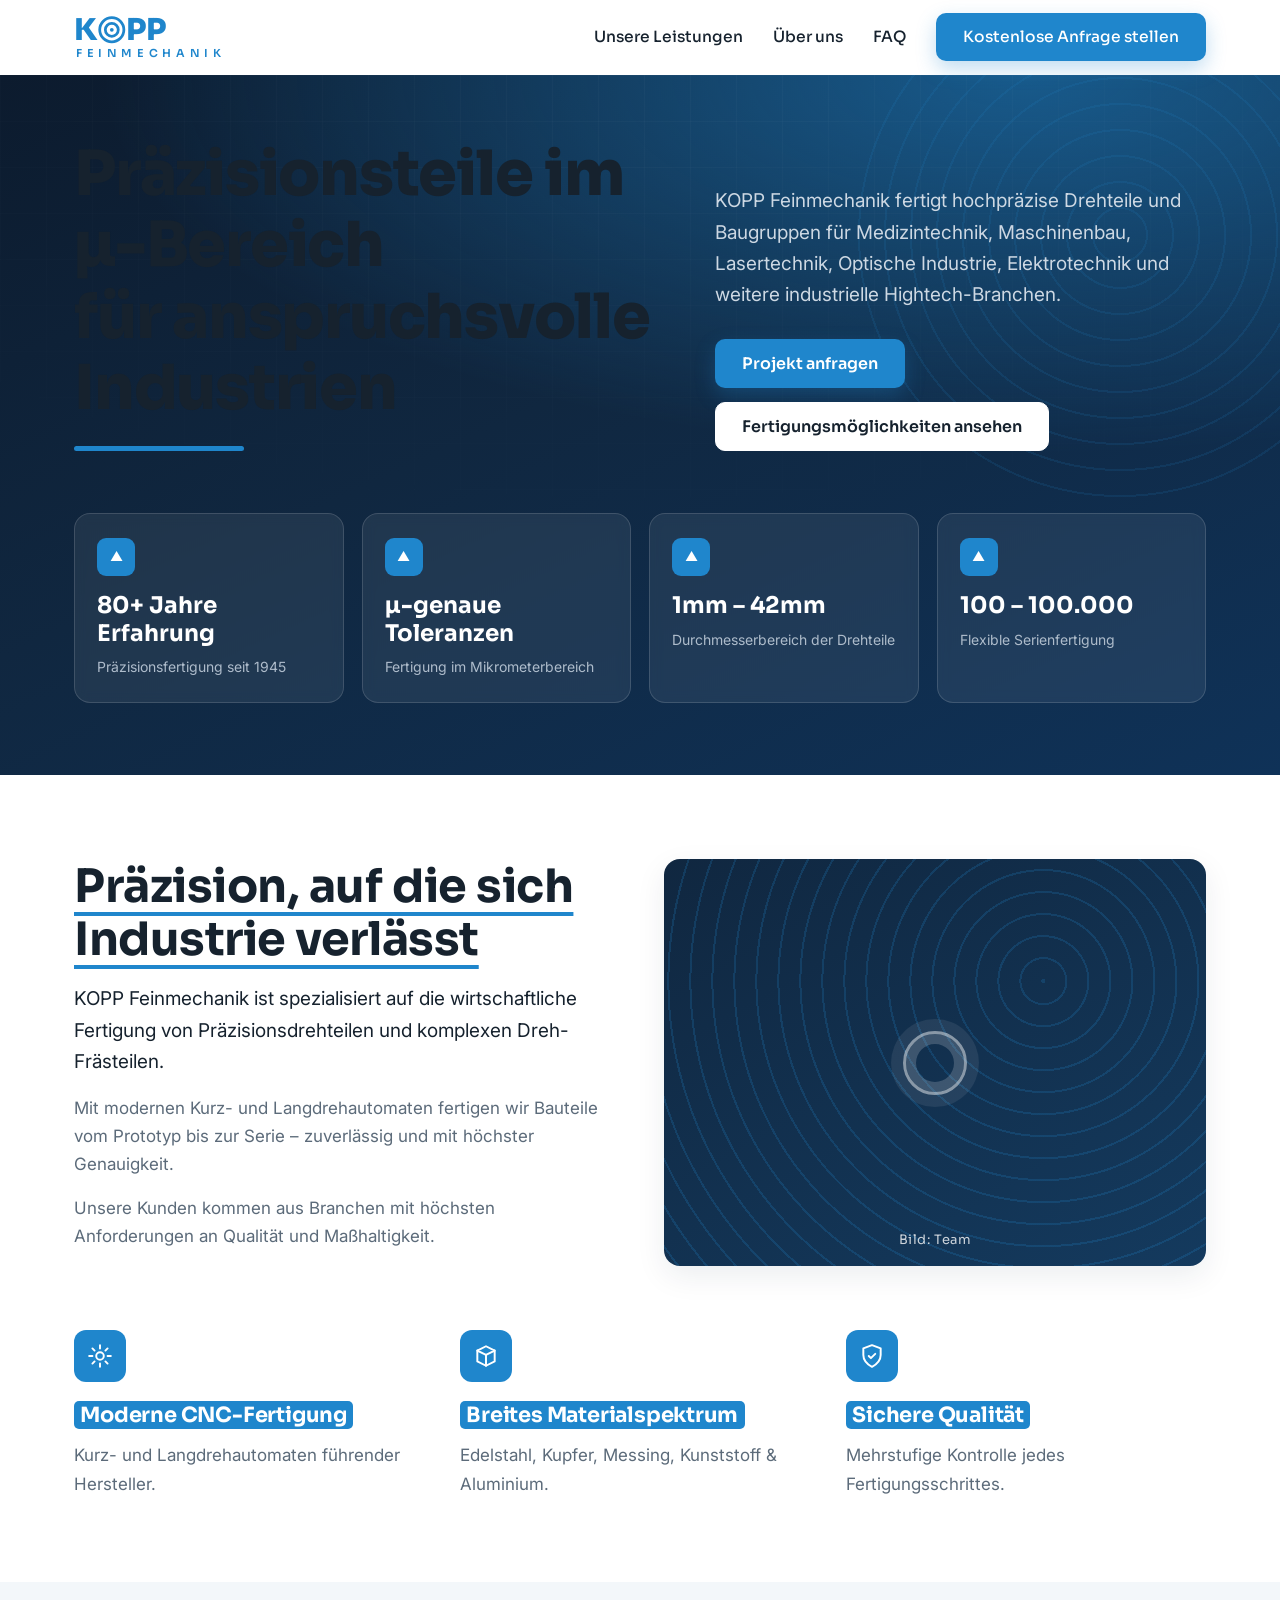
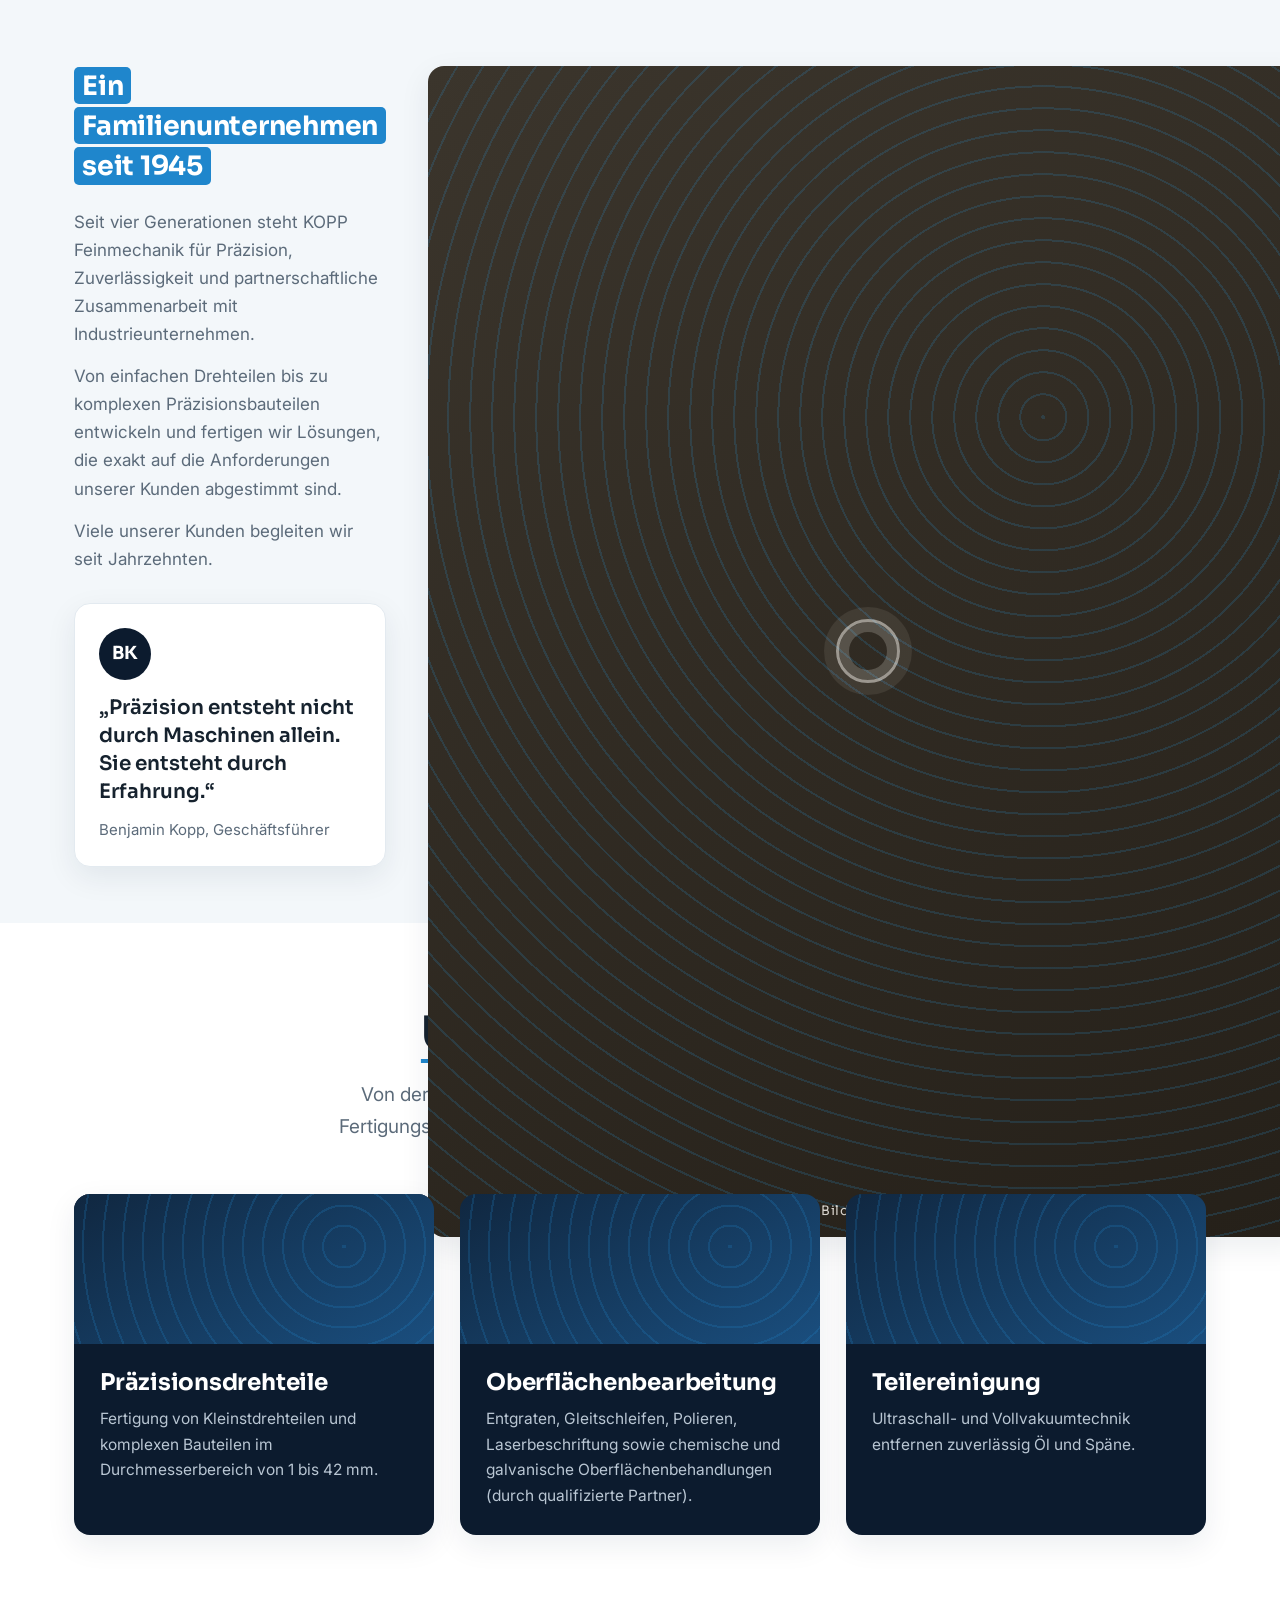
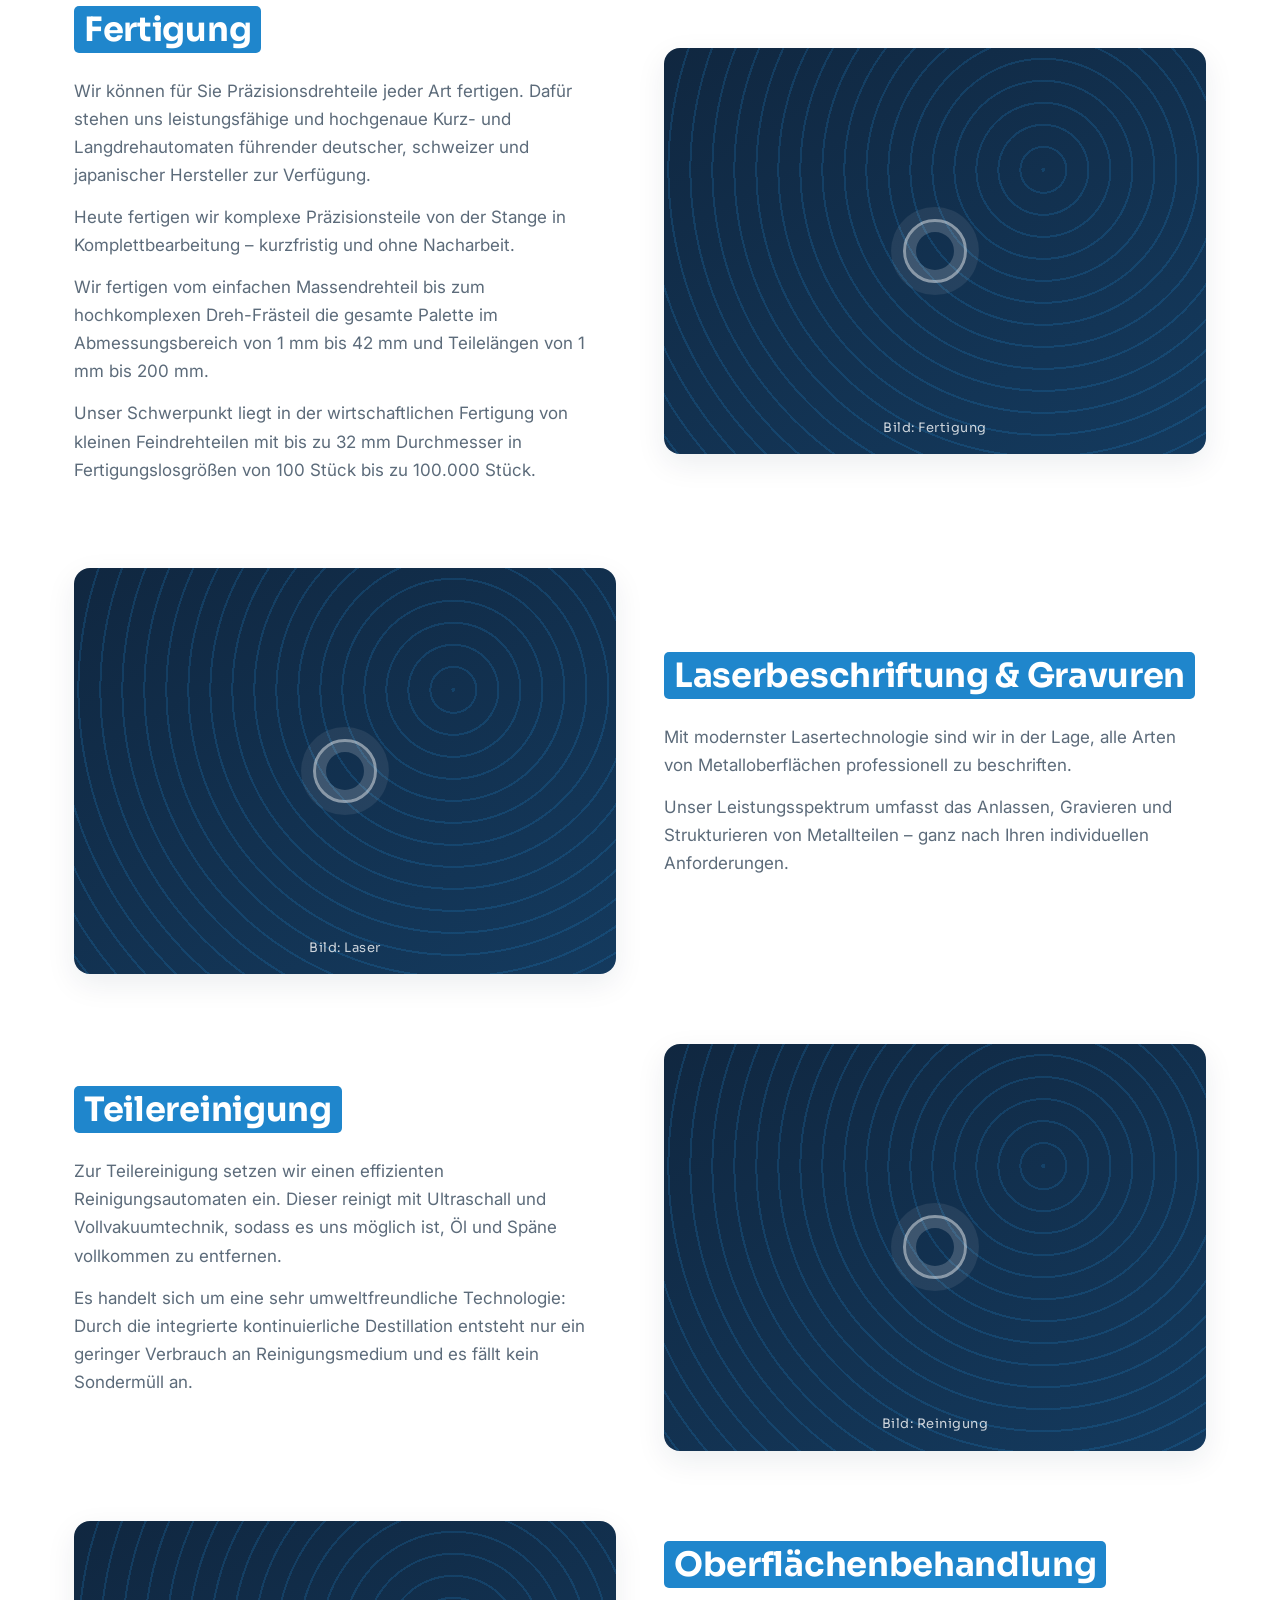
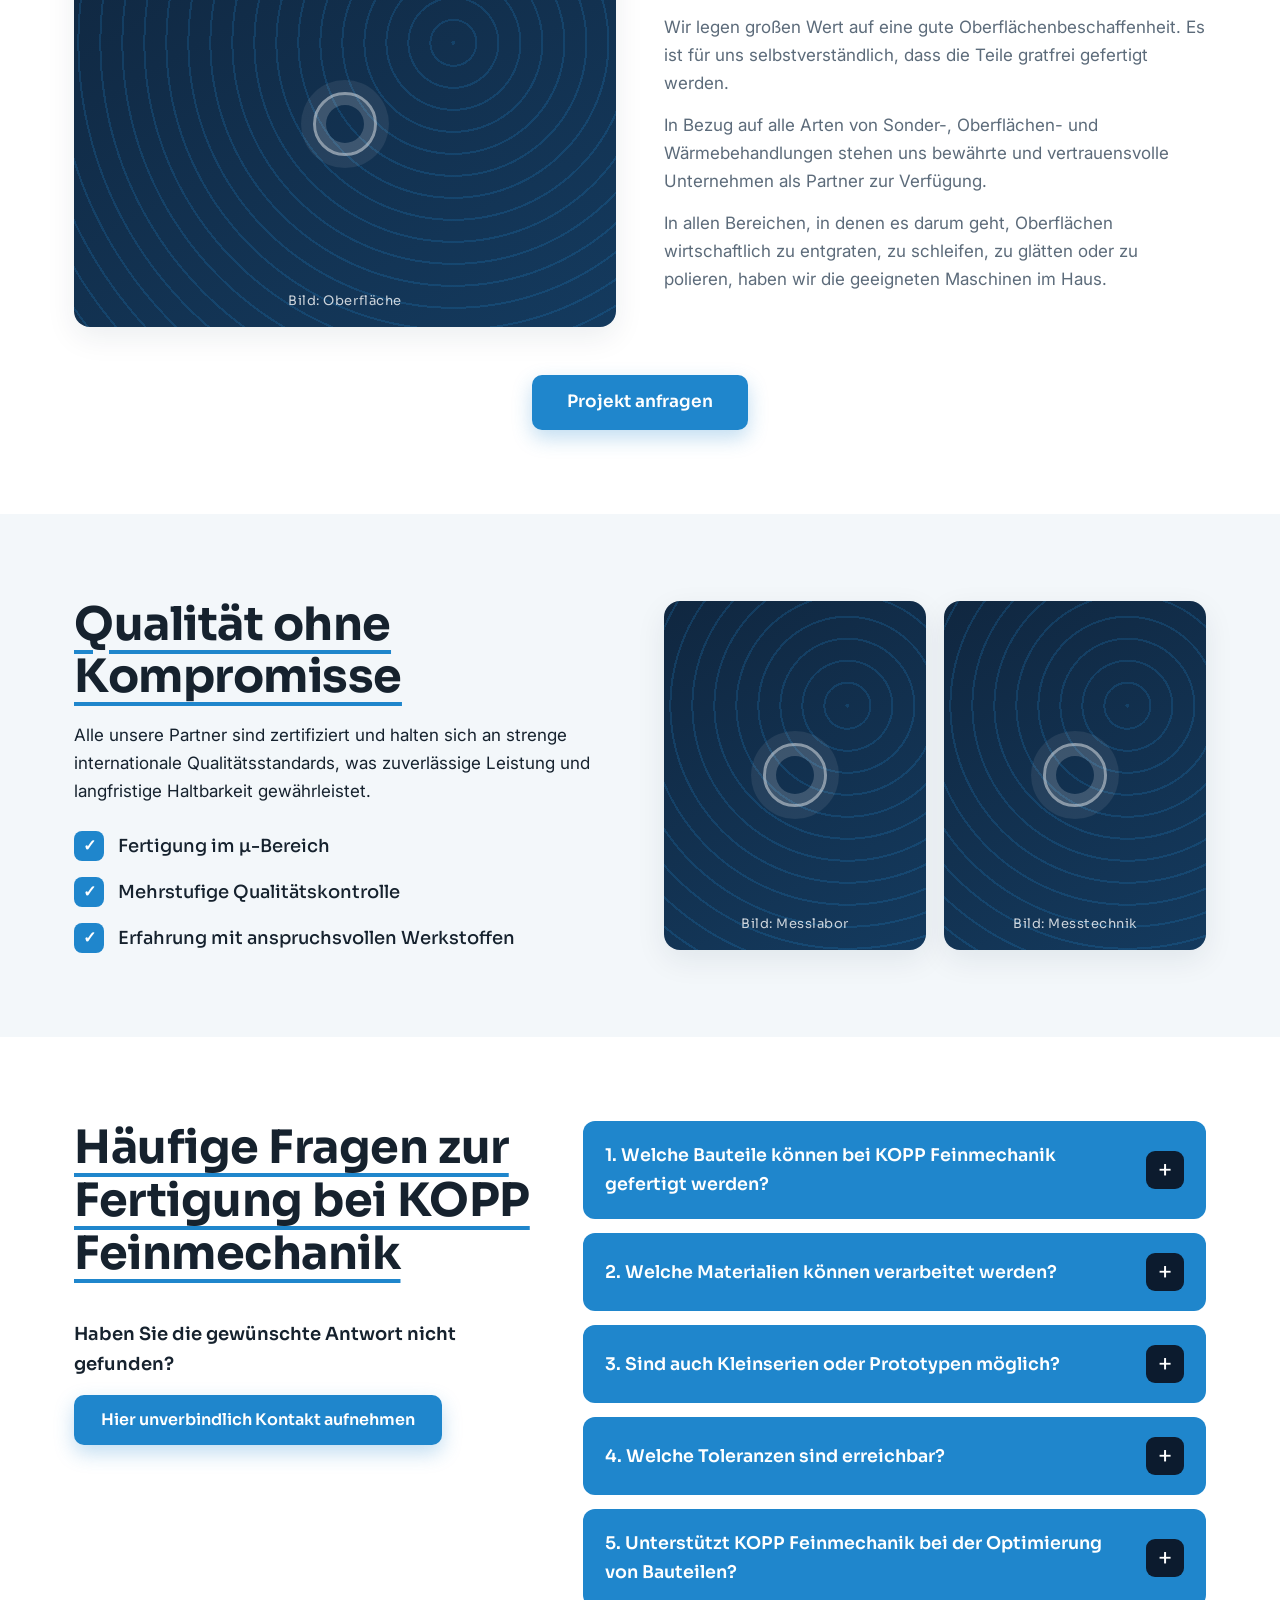
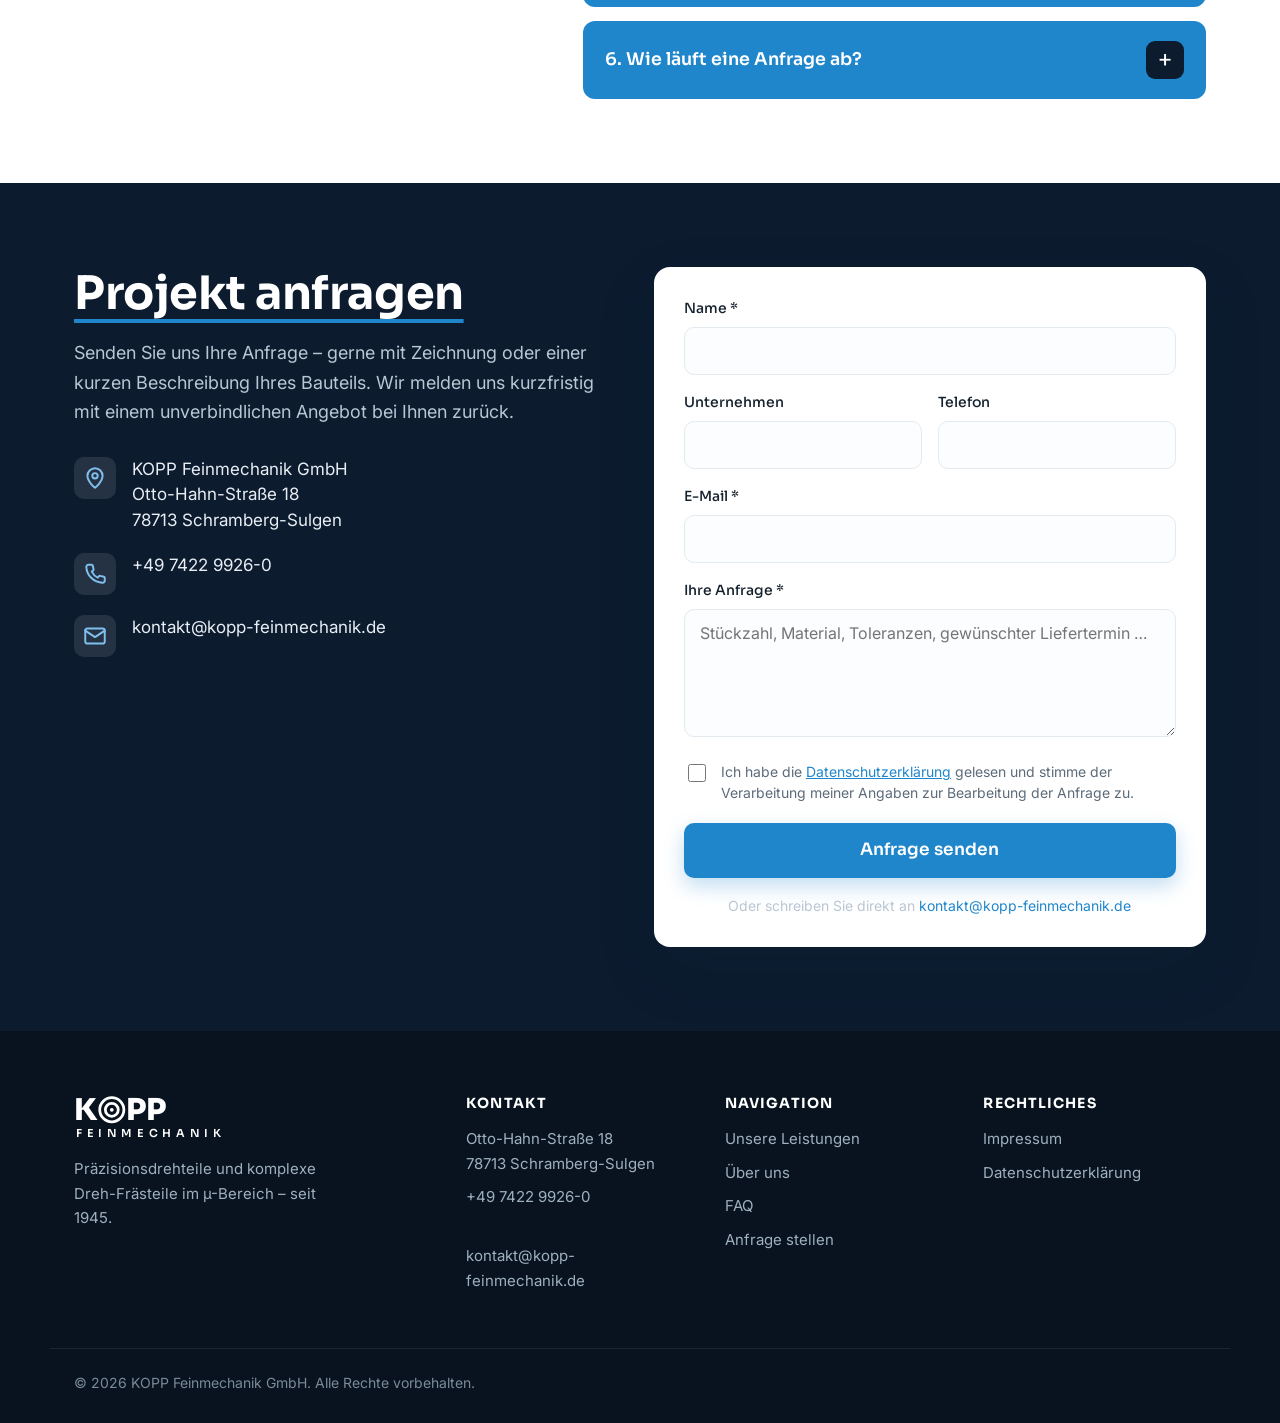
==== index.html @ ce7a2d92 "Add files via upload" ====
<!DOCTYPE html>
<html lang="de">
<head>
<meta charset="UTF-8" />
<meta name="viewport" content="width=device-width, initial-scale=1.0" />
<title>KOPP Feinmechanik GmbH · Präzisionsdrehteile im µ-Bereich | Schramberg</title>
<meta name="description" content="KOPP Feinmechanik fertigt hochpräzise Drehteile und Baugruppen im µ-Bereich für Medizintechnik, Maschinenbau, Lasertechnik, Optische Industrie und Elektrotechnik. Präzisionsfertigung seit 1945 aus Schramberg-Sulgen." />
<meta name="keywords" content="Feinmechanik, Präzisionsdrehteile, Drehteile, CNC Drehen, Langdrehautomaten, Kurzdrehautomaten, Laserbeschriftung, Teilereinigung, Schramberg, Feindrehteile, Medizintechnik, Maschinenbau" />
<meta name="author" content="KOPP Feinmechanik GmbH" />
<link rel="canonical" href="https://www.kopp-feinmechanik.de/" />

<!-- Geo-Tags für lokale Suche -->
<meta name="geo.region" content="DE-BW" />
<meta name="geo.placename" content="Schramberg-Sulgen" />

<!-- Open Graph / WhatsApp -->
<meta property="og:type" content="website" />
<meta property="og:url" content="https://www.kopp-feinmechanik.de/" />
<meta property="og:title" content="KOPP Feinmechanik GmbH · Präzisionsteile im µ-Bereich" />
<meta property="og:description" content="Hochpräzise Drehteile und Baugruppen für anspruchsvolle Industrien. Präzisionsfertigung seit 1945." />
<meta property="og:image" content="https://www.kopp-feinmechanik.de/og-image.jpg" />
<meta property="og:locale" content="de_DE" />
<meta property="og:site_name" content="KOPP Feinmechanik GmbH" />
<meta name="twitter:card" content="summary_large_image" />

<link rel="preconnect" href="https://fonts.googleapis.com" />
<link rel="preconnect" href="https://fonts.gstatic.com" crossorigin />
<link href="https://fonts.googleapis.com/css2?family=Sora:wght@400;500;600;700;800&family=Inter:wght@400;500;600;700&display=swap" rel="stylesheet" />

<style>
/* =========================================================
   KOPP Feinmechanik – Stylesheet
   Farben & Stil an der bestehenden OnePage orientiert.
   ========================================================= */

:root{
  --blue:#1f86cc;          /* Primär-Blau (Buttons, Akzente) */
  --blue-600:#1a73b0;
  --blue-700:#155d92;
  --blue-050:#eaf4fb;
  --navy:#0c1b2e;          /* Dunkles Navy (Sektionen, FAQ-Toggle) */
  --navy-700:#13263c;
  --ink:#16222e;           /* Fließtext / Headlines */
  --muted:#5c6b7a;         /* Sekundärtext */
  --line:#e3eaf0;
  --mist:#f3f7fa;          /* helle Sektion */
  --white:#fff;

  --radius:16px;
  --radius-sm:10px;
  --shadow:0 10px 30px rgba(15,40,70,.08);
  --shadow-lg:0 24px 60px rgba(15,40,70,.14);
  --maxw:1180px;
  --ease:cubic-bezier(.22,.61,.36,1);
}

*,*::before,*::after{box-sizing:border-box}
html{scroll-behavior:smooth;-webkit-text-size-adjust:100%}
body{
  margin:0;
  font-family:"Inter",system-ui,-apple-system,Segoe UI,Roboto,sans-serif;
  color:var(--ink);
  background:var(--white);
  line-height:1.65;
  font-size:17px;
  overflow-x:hidden;
}
img{max-width:100%;display:block}
a{color:inherit;text-decoration:none}
h1,h2,h3,h4{font-family:"Sora",system-ui,sans-serif;line-height:1.15;margin:0;color:var(--ink);letter-spacing:-.01em}

.container{width:100%;max-width:var(--maxw);margin:0 auto;padding:0 24px}
.center{text-align:center}
.nowrap{white-space:nowrap}

/* ---------- Buttons ---------- */
.btn{
  display:inline-flex;align-items:center;justify-content:center;gap:.5em;
  font-family:"Sora",sans-serif;font-weight:600;font-size:16px;
  padding:14px 26px;border-radius:var(--radius-sm);border:1.5px solid transparent;
  cursor:pointer;transition:transform .15s var(--ease),background .2s,box-shadow .2s,color .2s;
  text-align:center;line-height:1.2;
}
.btn--primary{background:var(--blue);color:#fff;box-shadow:0 8px 20px rgba(31,134,204,.28)}
.btn--primary:hover{background:var(--blue-600);transform:translateY(-2px);box-shadow:0 12px 26px rgba(31,134,204,.36)}
.btn--light{background:#fff;color:var(--ink);border-color:#fff}
.btn--light:hover{background:transparent;color:#fff;border-color:rgba(255,255,255,.7);transform:translateY(-2px)}
.btn--lg{padding:16px 34px;font-size:17px}
.btn--block{width:100%}

/* ---------- Header / Nav ---------- */
.site-header{
  position:sticky;top:0;z-index:60;
  background:rgba(255,255,255,.92);backdrop-filter:saturate(180%) blur(10px);
  border-bottom:1px solid transparent;transition:box-shadow .25s,border-color .25s;
}
.site-header.is-stuck{box-shadow:0 6px 24px rgba(15,40,70,.07);border-color:var(--line)}
.nav{display:flex;align-items:center;justify-content:space-between;gap:24px;min-height:74px}
.nav__links{display:flex;align-items:center;gap:30px}
.nav__links a{font-family:"Sora",sans-serif;font-weight:500;color:var(--ink);font-size:15.5px;transition:color .2s}
.nav__links a:hover{color:var(--blue)}
.nav__cta{color:#fff !important}
.nav__toggle{display:none;flex-direction:column;gap:5px;background:none;border:0;padding:10px;cursor:pointer}
.nav__toggle span{width:24px;height:2.5px;background:var(--ink);border-radius:2px;transition:.25s var(--ease)}
.nav__toggle[aria-expanded="true"] span:nth-child(1){transform:translateY(7.5px) rotate(45deg)}
.nav__toggle[aria-expanded="true"] span:nth-child(2){opacity:0}
.nav__toggle[aria-expanded="true"] span:nth-child(3){transform:translateY(-7.5px) rotate(-45deg)}

/* ---------- Brand / Logo (nachgebaut) ---------- */
.brand{display:inline-flex;flex-direction:column;align-items:flex-start;line-height:1;color:var(--blue)}
.brand__img{height:54px;width:auto}
.brand__word{display:flex;align-items:center;font-family:"Sora",sans-serif;font-weight:800;font-size:30px;letter-spacing:.02em;color:var(--blue)}
.brand__ring{width:.92em;height:.92em;margin:0 .01em;color:var(--blue)}
.brand__sub{font-family:"Sora",sans-serif;font-weight:600;font-size:11px;letter-spacing:.42em;color:var(--blue);margin-top:3px;padding-left:2px}
.brand--light,.brand--light .brand__word,.brand--light .brand__sub,.brand--light .brand__ring{color:#fff}

/* ---------- Headlines: Akzent-Unterstrich (wie Original) ---------- */
.h-accent{
  font-size:clamp(28px,4.4vw,46px);font-weight:700;
  text-decoration:underline;text-decoration-color:var(--blue);
  text-decoration-thickness:4px;text-underline-offset:10px;
  margin-bottom:18px;
}
.h-accent--light{color:#fff;text-decoration-color:var(--blue)}
.h-accent.center{margin-left:auto;margin-right:auto}

/* ---------- Marker-Highlight (wie Original) ---------- */
.mark{
  display:inline;background:var(--blue);color:#fff;
  padding:.06em .3em;border-radius:5px;
  box-decoration-break:clone;-webkit-box-decoration-break:clone;
  font-weight:700;line-height:1.5;
}
.mark--lg{font-size:1.05em}

/* ---------- Sektionen ---------- */
.section{padding:84px 0}
.section--mist{background:var(--mist)}
.section--navy{background:var(--navy);color:#e8eef4}
.section--navy p{color:#b9c6d3}
.section__head{max-width:720px;margin:0 auto 52px}
.lead{font-size:19px;color:var(--muted)}
.lead.center{margin-left:auto;margin-right:auto}
.section__cta{margin-top:48px}

/* ---------- HERO ---------- */
.hero{position:relative;color:#fff;overflow:hidden;isolation:isolate}
.hero__bg{
  position:absolute;inset:0;z-index:-2;
  background:
    radial-gradient(120% 90% at 80% 0%, rgba(31,134,204,.55), transparent 60%),
    linear-gradient(155deg,#0c1b2e 0%, #102740 45%, #0f3258 100%);
  background-color:#0e2238;
}
/* dezentes Technik-Raster + Präzisions-Ringe als Platzhalter statt Foto.
   FOTO ERSETZEN: hier ein Gebäudefoto via background-image ergänzen. */
.hero__bg::before{
  content:"";position:absolute;inset:0;opacity:.5;
  background-image:
    linear-gradient(rgba(255,255,255,.05) 1px,transparent 1px),
    linear-gradient(90deg,rgba(255,255,255,.05) 1px,transparent 1px);
  background-size:46px 46px;
  mask-image:radial-gradient(120% 100% at 50% 0%,#000,transparent 75%);
}
.hero__bg::after{
  content:"";position:absolute;right:-120px;top:-120px;width:560px;height:560px;border-radius:50%;
  background:repeating-radial-gradient(circle, rgba(31,134,204,.22) 0 2px, transparent 2px 26px);
  opacity:.6;
}
.hero__inner{padding:64px 24px 72px}
.hero__grid{display:grid;grid-template-columns:1.1fr .9fr;gap:40px;align-items:end}
.hero__title{font-size:clamp(34px,5.6vw,62px);font-weight:800;letter-spacing:-.02em}
.hero__title{position:relative;display:inline-block}
.hero__title::after{content:"";display:block;width:170px;height:5px;background:var(--blue);border-radius:3px;margin-top:22px}
.hero__lead{font-size:19px;color:#cdd8e3;margin:0 0 28px}
.hero__actions{display:flex;flex-wrap:wrap;gap:14px}

.stats{display:grid;grid-template-columns:repeat(4,1fr);gap:18px;margin-top:62px}
.stat{
  background:rgba(255,255,255,.07);border:1px solid rgba(255,255,255,.14);
  border-radius:var(--radius);padding:24px 22px;backdrop-filter:blur(6px);
  transition:transform .25s var(--ease),background .25s;
}
.stat:hover{transform:translateY(-4px);background:rgba(255,255,255,.11)}
.stat__icon{
  width:38px;height:38px;border-radius:9px;background:var(--blue);color:#fff;
  display:grid;place-items:center;font-size:13px;margin-bottom:16px;
}
.stat__num{font-family:"Sora",sans-serif;font-weight:700;font-size:23px;color:#fff;line-height:1.2}
.stat__label{font-size:14px;color:#aebccb;margin-top:8px}

/* ---------- Split (Über uns) ---------- */
.split{display:grid;grid-template-columns:1fr 1fr;gap:48px;align-items:center}
.split__text p{color:var(--muted);margin:0 0 16px}
.split__text p:first-of-type{font-size:19px;color:var(--ink)}

/* ---------- Media / Platzhalter ---------- */
.media{position:relative;border-radius:var(--radius);overflow:hidden;background:var(--mist);box-shadow:var(--shadow)}
.media img{width:100%;height:100%;object-fit:cover}
.media__hint{display:none}
.media--portrait{aspect-ratio:4/3}
.media--tall{aspect-ratio:3/4}
/* Platzhalter-Optik, wenn kein Bild vorhanden */
.media--ph{background:linear-gradient(150deg,#102740,#143a5e);min-height:220px}
.media--ph::before{
  content:"";position:absolute;inset:0;
  background:repeating-radial-gradient(circle at 70% 30%, rgba(31,134,204,.30) 0 2px, transparent 2px 22px);
  opacity:.7;
}
.media--ph::after{
  content:"";position:absolute;left:50%;top:50%;width:64px;height:64px;transform:translate(-50%,-50%);
  border:3px solid rgba(255,255,255,.5);border-radius:50%;
  box-shadow:0 0 0 12px rgba(255,255,255,.08), inset 0 0 0 10px rgba(255,255,255,.18);
}
.media--ph .media__hint{
  display:block;position:absolute;left:0;right:0;bottom:16px;text-align:center;
  color:rgba(255,255,255,.78);font-size:13px;letter-spacing:.04em;font-family:"Sora",sans-serif;
}
.media--vintage.media--ph{background:linear-gradient(150deg,#3a342b,#241f18);filter:sepia(.1)}

/* ---------- Features (3 Spalten) ---------- */
.features{display:grid;grid-template-columns:repeat(3,1fr);gap:26px;margin-top:64px}
.feature,.point{background:#fff}
.feature__icon{
  width:52px;height:52px;border-radius:12px;background:var(--blue);color:#fff;
  display:grid;place-items:center;margin-bottom:18px;
}
.feature__icon svg,.contact__ico svg{width:26px;height:26px;fill:none;stroke:currentColor;stroke-width:1.8;stroke-linecap:round;stroke-linejoin:round}
.feature h3,.point h3{font-size:21px;margin-bottom:10px}
.feature p,.point p{color:var(--muted);margin:0}

/* ---------- Heritage ---------- */
.heritage{display:grid;grid-template-columns:1fr 1fr 1fr;gap:42px;align-items:start}
.heritage__story p{color:var(--muted);margin:14px 0}
.heritage__story h2{margin-bottom:22px}
.heritage__media{align-self:stretch}
.heritage__media .media{height:100%;min-height:480px}
.heritage__points{display:flex;flex-direction:column;gap:34px}
.point .feature__icon{width:46px;height:46px;border-radius:11px;margin-bottom:14px}
.quote{margin:30px 0 0;padding:24px;background:#fff;border:1px solid var(--line);border-radius:var(--radius);box-shadow:var(--shadow)}
.section--mist .quote{background:#fff}
.quote__avatar{
  display:inline-grid;place-items:center;width:52px;height:52px;border-radius:50%;
  background:var(--navy);color:#fff;font-family:"Sora",sans-serif;font-weight:700;font-size:18px;margin-bottom:14px;
}
.quote blockquote{margin:0;font-family:"Sora",sans-serif;font-weight:600;font-size:20px;line-height:1.4;color:var(--ink)}
.quote figcaption{margin-top:12px;color:var(--muted);font-size:15px}

/* ---------- Leistungs-Karten ---------- */
.cards{display:grid;grid-template-columns:repeat(3,1fr);gap:26px}
.card-svc{
  display:flex;flex-direction:column;border-radius:var(--radius);overflow:hidden;
  background:var(--navy);color:#fff;box-shadow:var(--shadow);
  transition:transform .25s var(--ease),box-shadow .25s;min-height:330px;
}
.card-svc:hover{transform:translateY(-6px);box-shadow:var(--shadow-lg)}
.card-svc__media{
  height:150px;position:relative;
  background:linear-gradient(150deg,#102740,#1a4e7e);
}
.card-svc__media::before{
  content:"";position:absolute;inset:0;
  background:repeating-radial-gradient(circle at 75% 35%, rgba(31,134,204,.4) 0 2px, transparent 2px 20px);
  opacity:.55;
}
.card-svc__body{padding:26px;display:flex;flex-direction:column;gap:10px}
.card-svc__body h3{color:#fff;font-size:23px}
.card-svc__body p{color:#b9c6d3;margin:0;font-size:15.5px}

/* ---------- Leistungs-Detail (alternierend) ---------- */
.svc-detail{display:grid;grid-template-columns:1fr 1fr;gap:48px;align-items:center;margin-top:70px;scroll-margin-top:100px}
.svc-detail--reverse .svc-detail__media{order:-1}
.svc-detail__text p{color:var(--muted);margin:0 0 14px}
.svc-detail__text h3{font-size:clamp(24px,3vw,32px);margin-bottom:22px}
.svc-detail__media .media{aspect-ratio:4/3}

/* ---------- Qualität ---------- */
.quality{display:grid;grid-template-columns:1fr 1fr;gap:48px;align-items:center}
.quality__media{display:grid;grid-template-columns:1fr 1fr;gap:18px}
.quality__media .media{aspect-ratio:3/4}
.checks{list-style:none;padding:0;margin:26px 0 0;display:flex;flex-direction:column;gap:16px}
.checks li{display:flex;align-items:center;gap:14px;font-family:"Sora",sans-serif;font-weight:500;font-size:18px}
.checks__box{
  flex:0 0 auto;width:30px;height:30px;border-radius:8px;background:var(--blue);color:#fff;
  display:grid;place-items:center;font-size:16px;font-weight:700;
}

/* ---------- FAQ ---------- */
.faq{display:grid;grid-template-columns:.85fr 1.15fr;gap:48px;align-items:start}
.faq__aside h2{margin-bottom:34px}
.faq__cta{margin-top:40px}
.faq__cta p{font-family:"Sora",sans-serif;font-weight:600;color:var(--ink);margin:0 0 16px;font-size:18px}
.faq__list{display:flex;flex-direction:column;gap:14px}
.acc{background:var(--blue);border-radius:12px;overflow:hidden;color:#fff;transition:background .2s}
.acc summary{
  list-style:none;cursor:pointer;display:flex;align-items:center;justify-content:space-between;gap:16px;
  padding:20px 22px;font-family:"Sora",sans-serif;font-weight:600;font-size:17.5px;
}
.acc summary::-webkit-details-marker{display:none}
.acc__ico{
  flex:0 0 auto;width:38px;height:38px;border-radius:9px;background:var(--navy);color:#fff;
  display:grid;place-items:center;font-size:24px;font-weight:400;transition:transform .25s var(--ease);
}
.acc[open] .acc__ico{transform:rotate(45deg)}
.acc__body{padding:0 22px 22px}
.acc__body p{margin:0;color:#eaf2fb;font-family:"Inter",sans-serif;font-weight:400;font-size:16px;line-height:1.6}

/* ---------- Kontakt ---------- */
.contact{display:grid;grid-template-columns:1fr 1.05fr;gap:54px;align-items:start}
.contact__intro p{color:#b9c6d3;font-size:18px}
.contact__info{list-style:none;padding:0;margin:30px 0 0;display:flex;flex-direction:column;gap:20px}
.contact__info li{display:flex;align-items:flex-start;gap:16px;color:#e8eef4;line-height:1.5}
.contact__info a{color:#e8eef4}
.contact__info a:hover{color:#fff;text-decoration:underline}
.contact__ico{flex:0 0 auto;width:42px;height:42px;border-radius:10px;background:rgba(255,255,255,.1);color:#7fc0ef;display:grid;place-items:center}

.contact__form{background:#fff;border-radius:var(--radius);padding:30px;box-shadow:var(--shadow-lg)}
.hp{position:absolute;left:-9999px;opacity:0}
.field{margin-bottom:16px}
.field-row{display:grid;grid-template-columns:1fr 1fr;gap:16px}
.field label{display:block;font-family:"Sora",sans-serif;font-weight:500;font-size:14px;color:var(--ink);margin-bottom:7px}
.field input,.field textarea{
  width:100%;padding:13px 15px;border:1.5px solid var(--line);border-radius:var(--radius-sm);
  font-family:"Inter",sans-serif;font-size:16px;color:var(--ink);background:#fcfdfe;transition:border-color .2s,box-shadow .2s;
}
.field input:focus,.field textarea:focus{outline:none;border-color:var(--blue);box-shadow:0 0 0 3px rgba(31,134,204,.15)}
.field textarea{resize:vertical}
.consent{display:flex;gap:12px;align-items:flex-start;margin:8px 0 20px;font-size:14px;color:var(--muted);line-height:1.5}
.consent input{margin-top:3px;width:18px;height:18px;flex:0 0 auto;accent-color:var(--blue)}
.consent a{color:var(--blue);text-decoration:underline}
.form-note{text-align:center;font-size:14px;color:var(--muted);margin:16px 0 0}
.form-note a{color:var(--blue)}
.contact__form-success{text-align:center;padding:30px 10px}
.contact__form-success-icon{width:64px;height:64px;border-radius:50%;background:var(--blue);color:#fff;display:grid;place-items:center;font-size:32px;margin:0 auto 18px}
.contact__form-success h3{font-size:24px;margin-bottom:8px}
.contact__form-success p{color:var(--muted)}

/* ---------- Footer ---------- */
.site-footer{background:#08131f;color:#9fb0bf;padding:64px 0 0}
.footer__grid{display:grid;grid-template-columns:1.6fr 1fr 1fr 1fr;gap:36px;padding-bottom:46px}
.footer__brand p{margin:18px 0 0;max-width:280px;font-size:15px}
.footer__col h4{font-size:14px;letter-spacing:.08em;text-transform:uppercase;color:#fff;margin-bottom:16px}
.footer__col a,.footer__col p{display:block;color:#9fb0bf;margin:0 0 9px;font-size:15px;transition:color .2s}
.footer__col a:hover{color:#fff}
.footer__bottom{border-top:1px solid rgba(255,255,255,.08);padding-top:22px;padding-bottom:28px}
.footer__bottom p{margin:0;font-size:14px;color:#7a8a99}

/* ---------- Rechtliche Seiten ---------- */
.legal{padding:64px 0 80px}
.legal__head{max-width:820px;margin:0 auto 40px}
.legal__head h1{font-size:clamp(32px,5vw,48px);text-decoration:underline;text-decoration-color:var(--blue);text-decoration-thickness:4px;text-underline-offset:10px}
.legal__body{max-width:820px;margin:0 auto}
.legal__body h2{font-size:23px;margin:38px 0 12px;color:var(--ink)}
.legal__body h3{font-size:18px;margin:26px 0 8px;color:var(--blue-700)}
.legal__body p{color:#3f4d5a;margin:0 0 14px}
.legal__body ul{color:#3f4d5a;margin:0 0 14px;padding-left:22px}
.legal__body li{margin-bottom:6px}
.legal__body a{color:var(--blue);text-decoration:underline;word-break:break-word}
.legal__back{display:inline-flex;align-items:center;gap:8px;margin-bottom:8px;color:var(--blue);font-family:"Sora",sans-serif;font-weight:600}
.legal address{font-style:normal}

/* ---------- Sticky CTA (mobil) ---------- */
.sticky-cta{
  position:fixed;left:50%;bottom:18px;transform:translateX(-50%) translateY(140%);
  z-index:55;background:var(--blue);color:#fff;font-family:"Sora",sans-serif;font-weight:600;
  padding:14px 30px;border-radius:50px;box-shadow:0 12px 30px rgba(31,134,204,.45);
  transition:transform .3s var(--ease);
}
.sticky-cta.show{transform:translateX(-50%) translateY(0)}

/* ---------- Reveal-Animation ---------- */
[data-reveal]{opacity:0;transform:translateY(26px);transition:opacity .6s var(--ease),transform .6s var(--ease)}
[data-reveal].in{opacity:1;transform:none}

/* =========================================================
   RESPONSIVE
   ========================================================= */
@media (max-width:980px){
  .hero__grid{grid-template-columns:1fr;gap:22px;align-items:start}
  .stats{grid-template-columns:1fr 1fr}
  .split,.quality,.contact,.faq{grid-template-columns:1fr;gap:34px}
  .heritage{grid-template-columns:1fr;gap:34px}
  .heritage__media{order:-1}
  .heritage__media .media{min-height:340px;aspect-ratio:16/10}
  .features,.cards{grid-template-columns:1fr 1fr}
  .footer__grid{grid-template-columns:1fr 1fr}
}

@media (max-width:760px){
  body{font-size:16px}
  .section{padding:60px 0}
  .nav__toggle{display:flex}
  .nav__links{
    position:fixed;inset:74px 0 auto 0;flex-direction:column;align-items:stretch;gap:0;
    background:#fff;border-bottom:1px solid var(--line);padding:8px 24px 22px;
    transform:translateY(-120%);transition:transform .3s var(--ease);box-shadow:var(--shadow);
  }
  .nav__links.open{transform:translateY(0)}
  .nav__links a{padding:14px 4px;border-bottom:1px solid var(--line);font-size:17px}
  .nav__cta{margin-top:12px;border-bottom:0 !important}
  .nav__links .btn{padding:14px 26px}
  .hero__inner{padding:48px 24px 56px}
  .hero__title::after{margin-top:18px}
  .features,.cards,.stats,.field-row,.quality__media{grid-template-columns:1fr}
  .svc-detail,.svc-detail--reverse{grid-template-columns:1fr;gap:26px}
  .svc-detail--reverse .svc-detail__media{order:0}
  .footer__grid{grid-template-columns:1fr}
  .faq__aside h2{margin-bottom:22px}
  .acc summary{font-size:16px;padding:17px 18px}
  .contact__form{padding:22px}
  .sticky-cta{padding:13px 26px;font-size:15px}
}

@media (min-width:761px){.sticky-cta{display:none}}

@media (prefers-reduced-motion:reduce){
  *{scroll-behavior:auto !important}
  [data-reveal]{opacity:1;transform:none;transition:none}
  .btn,.stat,.card-svc{transition:none}
}

  </style>
<link rel="icon" type="image/svg+xml" href="[data-uri]" />
<link rel="apple-touch-icon" href="[data-uri]" />

<!-- Schema.org LocalBusiness -->
<script type="application/ld+json">
{
  "@context": "https://schema.org",
  "@type": "Manufacturer",
  "name": "KOPP Feinmechanik GmbH",
  "description": "Hersteller von Präzisionsdrehteilen und komplexen Dreh-Frästeilen im µ-Bereich.",
  "url": "https://www.kopp-feinmechanik.de",
  "telephone": "+49742299260",
  "email": "kontakt@kopp-feinmechanik.de",
  "foundingDate": "1945",
  "address": {
    "@type": "PostalAddress",
    "streetAddress": "Otto-Hahn-Straße 18",
    "postalCode": "78713",
    "addressLocality": "Schramberg-Sulgen",
    "addressCountry": "DE"
  }
}
</script>
</head>
<body id="top">

<!-- ============ HEADER ============ -->
<header class="site-header" id="header">
  <div class="container nav">
    <a class="brand" href="#top" aria-label="KOPP Feinmechanik – Startseite">
      <!-- Platzhalter-Logo (nachgebaut). Zum Ersetzen: logo.png ablegen und diesen
           <a>-Inhalt durch <img src="logo.png" alt="KOPP Feinmechanik" class="brand__img"> ersetzen. -->
      <span class="brand__word">K<svg class="brand__ring" viewBox="0 0 32 32" aria-hidden="true"><circle cx="16" cy="16" r="14" fill="none" stroke="currentColor" stroke-width="3.2"/><circle cx="16" cy="16" r="7.5" fill="none" stroke="currentColor" stroke-width="3.2"/><circle cx="16" cy="16" r="2.2" fill="currentColor"/></svg>PP</span>
      <span class="brand__sub">FEINMECHANIK</span>
    </a>

    <nav class="nav__links" id="navLinks" aria-label="Hauptnavigation">
      <a href="#leistungen">Unsere Leistungen</a>
      <a href="#ueber-uns">Über uns</a>
      <a href="#faq">FAQ</a>
      <a href="#kontakt" class="btn btn--primary nav__cta">Kostenlose Anfrage stellen</a>
    </nav>

    <button class="nav__toggle" id="navToggle" aria-label="Menü öffnen" aria-expanded="false">
      <span></span><span></span><span></span>
    </button>
  </div>
</header>

<!-- ============ HERO ============ -->
<section class="hero" id="start">
  <div class="hero__bg" aria-hidden="true"></div>
  <div class="container hero__inner">
    <div class="hero__grid">
      <div class="hero__col">
        <h1 class="hero__title">Präzisionsteile im <span class="nowrap">µ-Bereich</span><br>für anspruchsvolle Industrien</h1>
      </div>
      <div class="hero__col hero__col--text">
        <p class="hero__lead">KOPP Feinmechanik fertigt hochpräzise Drehteile und Baugruppen für Medizintechnik, Maschinenbau, Lasertechnik, Optische Industrie, Elektrotechnik und weitere industrielle Hightech-Branchen.</p>
        <div class="hero__actions">
          <a href="#kontakt" class="btn btn--primary">Projekt anfragen</a>
          <a href="#leistungen" class="btn btn--light">Fertigungsmöglichkeiten ansehen</a>
        </div>
      </div>
    </div>

    <div class="stats" data-reveal>
      <div class="stat">
        <div class="stat__icon" aria-hidden="true">▲</div>
        <div class="stat__num"><span class="count" data-target="80" data-suffix="+">0</span> Jahre Erfahrung</div>
        <div class="stat__label">Präzisionsfertigung seit 1945</div>
      </div>
      <div class="stat">
        <div class="stat__icon" aria-hidden="true">▲</div>
        <div class="stat__num">µ-genaue Toleranzen</div>
        <div class="stat__label">Fertigung im Mikrometerbereich</div>
      </div>
      <div class="stat">
        <div class="stat__icon" aria-hidden="true">▲</div>
        <div class="stat__num">1mm&nbsp;–&nbsp;42mm</div>
        <div class="stat__label">Durchmesserbereich der Drehteile</div>
      </div>
      <div class="stat">
        <div class="stat__icon" aria-hidden="true">▲</div>
        <div class="stat__num">100&nbsp;–&nbsp;100.000</div>
        <div class="stat__label">Flexible Serienfertigung</div>
      </div>
    </div>
  </div>
</section>

<!-- ============ ÜBER UNS / INTRO ============ -->
<section class="section" id="ueber-uns">
  <div class="container">
    <div class="split">
      <div class="split__text" data-reveal>
        <h2 class="h-accent">Präzision, auf die sich Industrie verlässt</h2>
        <p>KOPP Feinmechanik ist spezialisiert auf die wirtschaftliche Fertigung von Präzisionsdrehteilen und komplexen Dreh-Frästeilen.</p>
        <p>Mit modernen Kurz- und Langdrehautomaten fertigen wir Bauteile vom Prototyp bis zur Serie – zuverlässig und mit höchster Genauigkeit.</p>
        <p>Unsere Kunden kommen aus Branchen mit höchsten Anforderungen an Qualität und Maßhaltigkeit.</p>
      </div>
      <div class="split__media" data-reveal>
        <!-- BILD ERSETZEN: Team / Geschäftsführer -->
        <div class="media media--portrait" data-img="team">
          <img src="team.jpg" alt="Das Team von KOPP Feinmechanik" loading="lazy" onerror="this.closest('.media').classList.add('media--ph');this.remove();">
          <span class="media__hint">Bild: Team</span>
        </div>
      </div>
    </div>

    <div class="features">
      <article class="feature" data-reveal>
        <div class="feature__icon" aria-hidden="true">
          <svg viewBox="0 0 24 24"><path d="M12 2v3m0 14v3M2 12h3m14 0h3M5 5l2 2m10 10l2 2M19 5l-2 2M7 17l-2 2"/><circle cx="12" cy="12" r="3.5"/></svg>
        </div>
        <h3><span class="mark">Moderne CNC-Fertigung</span></h3>
        <p>Kurz- und Langdrehautomaten führender Hersteller.</p>
      </article>
      <article class="feature" data-reveal>
        <div class="feature__icon" aria-hidden="true">
          <svg viewBox="0 0 24 24"><path d="M4 7l8-4 8 4-8 4-8-4z"/><path d="M4 7v10l8 4 8-4V7"/><path d="M12 11v10"/></svg>
        </div>
        <h3><span class="mark">Breites Materialspektrum</span></h3>
        <p>Edelstahl, Kupfer, Messing, Kunststoff &amp; Aluminium.</p>
      </article>
      <article class="feature" data-reveal>
        <div class="feature__icon" aria-hidden="true">
          <svg viewBox="0 0 24 24"><path d="M12 2l8 3v6c0 5-3.5 8.5-8 11-4.5-2.5-8-6-8-11V5l8-3z"/><path d="M9 12l2 2 4-4"/></svg>
        </div>
        <h3><span class="mark">Sichere Qualität</span></h3>
        <p>Mehrstufige Kontrolle jedes Fertigungsschrittes.</p>
      </article>
    </div>
  </div>
</section>

<!-- ============ FAMILIENUNTERNEHMEN / HERITAGE ============ -->
<section class="section section--mist" id="historie">
  <div class="container">
    <div class="heritage">
      <div class="heritage__story" data-reveal>
        <h2><span class="mark mark--lg">Ein Familienunternehmen seit 1945</span></h2>
        <p>Seit vier Generationen steht KOPP Feinmechanik für Präzision, Zuverlässigkeit und partnerschaftliche Zusammenarbeit mit Industrieunternehmen.</p>
        <p>Von einfachen Drehteilen bis zu komplexen Präzisionsbauteilen entwickeln und fertigen wir Lösungen, die exakt auf die Anforderungen unserer Kunden abgestimmt sind.</p>
        <p>Viele unserer Kunden begleiten wir seit Jahrzehnten.</p>

        <figure class="quote">
          <!-- BILD ERSETZEN: Porträt Benjamin Kopp -->
          <span class="quote__avatar" data-img="benjamin" aria-hidden="true">BK</span>
          <blockquote>„Präzision entsteht nicht durch Maschinen allein.<br>Sie entsteht durch Erfahrung.“</blockquote>
          <figcaption>Benjamin Kopp, Geschäftsführer</figcaption>
        </figure>
      </div>

      <div class="heritage__media" data-reveal>
        <!-- BILD ERSETZEN: Historische Werkstattaufnahme -->
        <div class="media media--tall media--vintage" data-img="historie">
          <img src="historie.jpg" alt="Historische Aufnahme der Werkstatt von KOPP Feinmechanik" loading="lazy" onerror="this.closest('.media').classList.add('media--ph');this.remove();">
          <span class="media__hint">Bild: Historie</span>
        </div>
      </div>

      <div class="heritage__points" data-reveal>
        <article class="point">
          <div class="feature__icon" aria-hidden="true"><svg viewBox="0 0 24 24"><path d="M4 19V9m5 10V5m5 14v-7m5 7V3"/></svg></div>
          <h3><span class="mark">Technologische Präzision</span></h3>
          <p>Unsere Fertigung basiert auf modernen CNC-Kurz- und Langdrehautomaten, die höchste Maßgenauigkeit und stabile Prozesse ermöglichen.</p>
        </article>
        <article class="point">
          <div class="feature__icon" aria-hidden="true"><svg viewBox="0 0 24 24"><path d="M9 11l2 2 4-4"/><rect x="3" y="4" width="18" height="16" rx="2"/></svg></div>
          <h3><span class="mark">Geprüfte Qualität</span></h3>
          <p>Jedes Bauteil durchläuft definierte Prüfprozesse, um sicherzustellen, dass alle technischen Anforderungen zuverlässig erfüllt werden.</p>
        </article>
        <article class="point">
          <div class="feature__icon" aria-hidden="true"><svg viewBox="0 0 24 24"><circle cx="12" cy="8" r="4"/><path d="M4 21c0-4 3.5-6 8-6s8 2 8 6"/></svg></div>
          <h3><span class="mark">Erfahrung in anspruchsvollen Branchen</span></h3>
          <p>Unsere Bauteile kommen in Industrien zum Einsatz, in denen Präzision entscheidend ist – unter anderem im Maschinenbau, in der Medizintechnik und in der Optikerbranche.</p>
        </article>
      </div>
    </div>
  </div>
</section>

<!-- ============ LEISTUNGEN ============ -->
<section class="section" id="leistungen">
  <div class="container">
    <div class="section__head" data-reveal>
      <h2 class="h-accent center">Unsere Leistungen</h2>
      <p class="lead center">Von der ersten Zeichnung bis zum fertigen Bauteil bieten wir alle Fertigungsschritte aus einer Hand – präzise, effizient und zuverlässig.</p>
    </div>

    <div class="cards">
      <a class="card-svc" href="#fertigung" data-reveal>
        <div class="card-svc__media" data-img="leistung-1"></div>
        <div class="card-svc__body">
          <h3>Präzisionsdrehteile</h3>
          <p>Fertigung von Kleinstdrehteilen und komplexen Bauteilen im Durchmesserbereich von 1 bis 42 mm.</p>
        </div>
      </a>
      <a class="card-svc" href="#oberflaeche" data-reveal>
        <div class="card-svc__media" data-img="leistung-2"></div>
        <div class="card-svc__body">
          <h3>Oberflächenbearbeitung</h3>
          <p>Entgraten, Gleitschleifen, Polieren, Laserbeschriftung sowie chemische und galvanische Oberflächenbehandlungen (durch qualifizierte Partner).</p>
        </div>
      </a>
      <a class="card-svc" href="#reinigung" data-reveal>
        <div class="card-svc__media" data-img="leistung-3"></div>
        <div class="card-svc__body">
          <h3>Teilereinigung</h3>
          <p>Ultraschall- und Vollvakuumtechnik entfernen zuverlässig Öl und Späne.</p>
        </div>
      </a>
    </div>

    <!-- Detaillierte Leistungsbeschreibungen -->
    <div class="svc-detail" id="fertigung" data-reveal>
      <div class="svc-detail__text">
        <h3><span class="mark mark--lg">Fertigung</span></h3>
        <p>Wir können für Sie Präzisionsdrehteile jeder Art fertigen. Dafür stehen uns leistungsfähige und hochgenaue Kurz- und Langdrehautomaten führender deutscher, schweizer und japanischer Hersteller zur Verfügung.</p>
        <p>Heute fertigen wir komplexe Präzisionsteile von der Stange in Komplettbearbeitung – kurzfristig und ohne Nacharbeit.</p>
        <p>Wir fertigen vom einfachen Massendrehteil bis zum hochkomplexen Dreh-Frästeil die gesamte Palette im Abmessungsbereich von 1 mm bis 42 mm und Teilelängen von 1 mm bis 200 mm.</p>
        <p>Unser Schwerpunkt liegt in der wirtschaftlichen Fertigung von kleinen Feindrehteilen mit bis zu 32 mm Durchmesser in Fertigungslosgrößen von 100 Stück bis zu 100.000 Stück.</p>
      </div>
      <div class="svc-detail__media">
        <div class="media" data-img="fertigung"><img src="fertigung.jpg" alt="Präzisionsfertigung bei KOPP Feinmechanik" loading="lazy" onerror="this.closest('.media').classList.add('media--ph');this.remove();"><span class="media__hint">Bild: Fertigung</span></div>
      </div>
    </div>

    <div class="svc-detail svc-detail--reverse" id="laser" data-reveal>
      <div class="svc-detail__text">
        <h3><span class="mark mark--lg">Laserbeschriftung &amp; Gravuren</span></h3>
        <p>Mit modernster Lasertechnologie sind wir in der Lage, alle Arten von Metalloberflächen professionell zu beschriften.</p>
        <p>Unser Leistungsspektrum umfasst das Anlassen, Gravieren und Strukturieren von Metallteilen – ganz nach Ihren individuellen Anforderungen.</p>
      </div>
      <div class="svc-detail__media">
        <div class="media" data-img="laser"><img src="laser.jpg" alt="Laserbeschriftung von Metallteilen" loading="lazy" onerror="this.closest('.media').classList.add('media--ph');this.remove();"><span class="media__hint">Bild: Laser</span></div>
      </div>
    </div>

    <div class="svc-detail" id="reinigung" data-reveal>
      <div class="svc-detail__text">
        <h3><span class="mark mark--lg">Teilereinigung</span></h3>
        <p>Zur Teilereinigung setzen wir einen effizienten Reinigungsautomaten ein. Dieser reinigt mit Ultraschall und Vollvakuumtechnik, sodass es uns möglich ist, Öl und Späne vollkommen zu entfernen.</p>
        <p>Es handelt sich um eine sehr umweltfreundliche Technologie: Durch die integrierte kontinuierliche Destillation entsteht nur ein geringer Verbrauch an Reinigungsmedium und es fällt kein Sondermüll an.</p>
      </div>
      <div class="svc-detail__media">
        <div class="media" data-img="reinigung"><img src="reinigung.jpg" alt="Teilereinigung mit Ultraschall- und Vollvakuumtechnik" loading="lazy" onerror="this.closest('.media').classList.add('media--ph');this.remove();"><span class="media__hint">Bild: Reinigung</span></div>
      </div>
    </div>

    <div class="svc-detail svc-detail--reverse" id="oberflaeche" data-reveal>
      <div class="svc-detail__text">
        <h3><span class="mark mark--lg">Oberflächenbehandlung</span></h3>
        <p>Wir legen großen Wert auf eine gute Oberflächenbeschaffenheit. Es ist für uns selbstverständlich, dass die Teile gratfrei gefertigt werden.</p>
        <p>In Bezug auf alle Arten von Sonder-, Oberflächen- und Wärmebehandlungen stehen uns bewährte und vertrauensvolle Unternehmen als Partner zur Verfügung.</p>
        <p>In allen Bereichen, in denen es darum geht, Oberflächen wirtschaftlich zu entgraten, zu schleifen, zu glätten oder zu polieren, haben wir die geeigneten Maschinen im Haus.</p>
      </div>
      <div class="svc-detail__media">
        <div class="media" data-img="oberflaeche"><img src="oberflaeche.jpg" alt="Oberflächenbehandlung und Messtechnik" loading="lazy" onerror="this.closest('.media').classList.add('media--ph');this.remove();"><span class="media__hint">Bild: Oberfläche</span></div>
      </div>
    </div>

    <div class="section__cta center" data-reveal>
      <a href="#kontakt" class="btn btn--primary btn--lg">Projekt anfragen</a>
    </div>
  </div>
</section>

<!-- ============ QUALITÄT ============ -->
<section class="section section--mist" id="qualitaet">
  <div class="container">
    <div class="quality">
      <div class="quality__text" data-reveal>
        <h2 class="h-accent">Qualität ohne Kompromisse</h2>
        <p>Alle unsere Partner sind zertifiziert und halten sich an strenge internationale Qualitätsstandards, was zuverlässige Leistung und langfristige Haltbarkeit gewährleistet.</p>
        <ul class="checks">
          <li><span class="checks__box" aria-hidden="true">✓</span> Fertigung im µ-Bereich</li>
          <li><span class="checks__box" aria-hidden="true">✓</span> Mehrstufige Qualitätskontrolle</li>
          <li><span class="checks__box" aria-hidden="true">✓</span> Erfahrung mit anspruchsvollen Werkstoffen</li>
        </ul>
      </div>
      <div class="quality__media" data-reveal>
        <div class="media" data-img="quali-1"><img src="qualitaet-1.jpg" alt="Qualitätskontrolle unter dem Mikroskop" loading="lazy" onerror="this.closest('.media').classList.add('media--ph');this.remove();"><span class="media__hint">Bild: Messlabor</span></div>
        <div class="media" data-img="quali-2"><img src="qualitaet-2.jpg" alt="Vermessung eines Präzisionsbauteils" loading="lazy" onerror="this.closest('.media').classList.add('media--ph');this.remove();"><span class="media__hint">Bild: Messtechnik</span></div>
      </div>
    </div>
  </div>
</section>

<!-- ============ FAQ ============ -->
<section class="section" id="faq">
  <div class="container">
    <div class="faq">
      <div class="faq__aside" data-reveal>
        <h2 class="h-accent">Häufige Fragen zur Fertigung bei KOPP Feinmechanik</h2>
        <div class="faq__cta">
          <p>Haben Sie die gewünschte Antwort nicht gefunden?</p>
          <a href="#kontakt" class="btn btn--primary">Hier unverbindlich Kontakt aufnehmen</a>
        </div>
      </div>

      <div class="faq__list" data-reveal>
        <details class="acc">
          <summary>1. Welche Bauteile können bei KOPP Feinmechanik gefertigt werden?<span class="acc__ico" aria-hidden="true">+</span></summary>
          <div class="acc__body"><p>Wir fertigen Präzisionsdrehteile und komplexe Dreh-Frästeile – vom einfachen Massendrehteil bis zum hochkomplexen Dreh-Frästeil. Der Abmessungsbereich reicht von 1 mm bis 42 mm Durchmesser bei Teilelängen von 1 mm bis 200 mm.</p></div>
        </details>
        <details class="acc">
          <summary>2. Welche Materialien können verarbeitet werden?<span class="acc__ico" aria-hidden="true">+</span></summary>
          <div class="acc__body"><p>Wir verarbeiten unter anderem Edelstahl, Kupfer, Messing, Aluminium und Kunststoff. Auch anspruchsvolle Werkstoffe sind durch unsere langjährige Erfahrung kein Problem.</p></div>
        </details>
        <details class="acc">
          <summary>3. Sind auch Kleinserien oder Prototypen möglich?<span class="acc__ico" aria-hidden="true">+</span></summary>
          <div class="acc__body"><p>Ja. Wir fertigen vom Prototyp über Kleinserien bis zur Großserie – in Fertigungslosgrößen von 100 bis 100.000 Stück.</p></div>
        </details>
        <details class="acc">
          <summary>4. Welche Toleranzen sind erreichbar?<span class="acc__ico" aria-hidden="true">+</span></summary>
          <div class="acc__body"><p>Wir fertigen im µ-Bereich (Mikrometerbereich) und erreichen engste Toleranzen für anspruchsvollste Anwendungen.</p></div>
        </details>
        <details class="acc">
          <summary>5. Unterstützt KOPP Feinmechanik bei der Optimierung von Bauteilen?<span class="acc__ico" aria-hidden="true">+</span></summary>
          <div class="acc__body"><p>Gerne. Profitieren Sie von unserer langjährigen Fertigungserfahrung – wir beraten Sie zur fertigungsgerechten und wirtschaftlichen Optimierung Ihrer Bauteile.</p></div>
        </details>
        <details class="acc">
          <summary>6. Wie läuft eine Anfrage ab?<span class="acc__ico" aria-hidden="true">+</span></summary>
          <div class="acc__body"><p>Senden Sie uns Ihre Zeichnung oder Ihre Anforderungen über unser Kontaktformular. Wir prüfen Ihre Anfrage und melden uns kurzfristig mit einem unverbindlichen Angebot zurück.</p></div>
        </details>
      </div>
    </div>
  </div>
</section>

<!-- ============ KONTAKT ============ -->
<section class="section section--navy" id="kontakt">
  <div class="container">
    <div class="contact">
      <div class="contact__intro" data-reveal>
        <h2 class="h-accent h-accent--light">Projekt anfragen</h2>
        <p>Senden Sie uns Ihre Anfrage – gerne mit Zeichnung oder einer kurzen Beschreibung Ihres Bauteils. Wir melden uns kurzfristig mit einem unverbindlichen Angebot bei Ihnen zurück.</p>

        <ul class="contact__info">
          <li>
            <span class="contact__ico" aria-hidden="true">
              <svg viewBox="0 0 24 24"><path d="M12 21s-7-5.5-7-11a7 7 0 0114 0c0 5.5-7 11-7 11z"/><circle cx="12" cy="10" r="2.5"/></svg>
            </span>
            <span>KOPP Feinmechanik GmbH<br>Otto-Hahn-Straße 18<br>78713 Schramberg-Sulgen</span>
          </li>
          <li>
            <span class="contact__ico" aria-hidden="true">
              <svg viewBox="0 0 24 24"><path d="M4 5c0 8 7 15 15 15a2 2 0 002-2v-2.5a1 1 0 00-.8-1l-3.6-.8a1 1 0 00-1 .4l-1 1.3a12 12 0 01-5.6-5.6l1.3-1a1 1 0 00.4-1l-.8-3.6a1 1 0 00-1-.8H6a2 2 0 00-2 2z"/></svg>
            </span>
            <a href="tel:+49742299260">+49 7422 9926-0</a>
          </li>
          <li>
            <span class="contact__ico" aria-hidden="true">
              <svg viewBox="0 0 24 24"><rect x="3" y="5" width="18" height="14" rx="2"/><path d="M3 7l9 6 9-6"/></svg>
            </span>
            <a href="mailto:kontakt@kopp-feinmechanik.de">kontakt@kopp-feinmechanik.de</a>
          </li>
        </ul>
      </div>

      <form class="contact__form" id="contactForm" novalidate data-reveal>
        <!-- Web3Forms: Access-Key in main.js eintragen (WEB3FORMS_ACCESS_KEY) -->
        <input type="hidden" name="subject" value="Neue Anfrage über kopp-feinmechanik.de" />
        <input type="hidden" name="from_name" value="KOPP Feinmechanik Website" />
        <input type="checkbox" name="botcheck" class="hp" tabindex="-1" autocomplete="off" />

        <div class="field">
          <label for="name">Name *</label>
          <input id="name" name="name" type="text" autocomplete="name" required />
        </div>
        <div class="field-row">
          <div class="field">
            <label for="firma">Unternehmen</label>
            <input id="firma" name="firma" type="text" autocomplete="organization" />
          </div>
          <div class="field">
            <label for="telefon">Telefon</label>
            <input id="telefon" name="telefon" type="tel" autocomplete="tel" />
          </div>
        </div>
        <div class="field">
          <label for="email">E-Mail *</label>
          <input id="email" name="email" type="email" autocomplete="email" required />
        </div>
        <div class="field">
          <label for="nachricht">Ihre Anfrage *</label>
          <textarea id="nachricht" name="nachricht" rows="5" required placeholder="Stückzahl, Material, Toleranzen, gewünschter Liefertermin …"></textarea>
        </div>
        <label class="consent">
          <input type="checkbox" name="datenschutz" required />
          <span>Ich habe die <a href="datenschutz.html" target="_blank" rel="noopener">Datenschutzerklärung</a> gelesen und stimme der Verarbeitung meiner Angaben zur Bearbeitung der Anfrage zu.</span>
        </label>
        <button type="submit" class="btn btn--primary btn--lg btn--block">Anfrage senden</button>
        <p class="form-note">Oder schreiben Sie direkt an <a href="mailto:kontakt@kopp-feinmechanik.de">kontakt@kopp-feinmechanik.de</a></p>
      </form>
    </div>
  </div>
</section>

<!-- ============ FOOTER ============ -->
<footer class="site-footer">
  <div class="container footer__grid">
    <div class="footer__brand">
      <span class="brand brand--light">
        <span class="brand__word">K<svg class="brand__ring" viewBox="0 0 32 32" aria-hidden="true"><circle cx="16" cy="16" r="14" fill="none" stroke="currentColor" stroke-width="3.2"/><circle cx="16" cy="16" r="7.5" fill="none" stroke="currentColor" stroke-width="3.2"/><circle cx="16" cy="16" r="2.2" fill="currentColor"/></svg>PP</span>
        <span class="brand__sub">FEINMECHANIK</span>
      </span>
      <p>Präzisionsdrehteile und komplexe Dreh-Frästeile im µ-Bereich – seit 1945.</p>
    </div>
    <div class="footer__col">
      <h4>Kontakt</h4>
      <p>Otto-Hahn-Straße 18<br>78713 Schramberg-Sulgen</p>
      <p><a href="tel:+49742299260">+49 7422 9926-0</a><br><a href="mailto:kontakt@kopp-feinmechanik.de">kontakt@kopp-feinmechanik.de</a></p>
    </div>
    <div class="footer__col">
      <h4>Navigation</h4>
      <a href="#leistungen">Unsere Leistungen</a>
      <a href="#ueber-uns">Über uns</a>
      <a href="#faq">FAQ</a>
      <a href="#kontakt">Anfrage stellen</a>
    </div>
    <div class="footer__col">
      <h4>Rechtliches</h4>
      <a href="impressum.html">Impressum</a>
      <a href="datenschutz.html">Datenschutzerklärung</a>
    </div>
  </div>
  <div class="container footer__bottom">
    <p>© <span id="year">2025</span> KOPP Feinmechanik GmbH. Alle Rechte vorbehalten.</p>
  </div>
</footer>

<a href="#kontakt" class="sticky-cta">Anfrage stellen</a>

<script>
/* =========================================================
   KOPP Feinmechanik – main.js
   ========================================================= */
(function () {
  'use strict';

  /* ---- aktuelles Jahr ---- */
  var y = document.getElementById('year');
  if (y) y.textContent = new Date().getFullYear();

  /* ---- Mobile-Navigation ---- */
  var toggle = document.getElementById('navToggle');
  var links = document.getElementById('navLinks');
  if (toggle && links) {
    toggle.addEventListener('click', function () {
      var open = links.classList.toggle('open');
      toggle.setAttribute('aria-expanded', open ? 'true' : 'false');
      toggle.setAttribute('aria-label', open ? 'Menü schließen' : 'Menü öffnen');
    });
    links.querySelectorAll('a').forEach(function (a) {
      a.addEventListener('click', function () {
        links.classList.remove('open');
        toggle.setAttribute('aria-expanded', 'false');
      });
    });
  }

  /* ---- Header-Schatten + Sticky-CTA bei Scroll ---- */
  var header = document.getElementById('header');
  var cta = document.querySelector('.sticky-cta');
  function onScroll() {
    var sc = window.pageYOffset || document.documentElement.scrollTop;
    if (header) header.classList.toggle('is-stuck', sc > 8);
    if (cta) cta.classList.toggle('show', sc > 700);
  }
  window.addEventListener('scroll', onScroll, { passive: true });
  onScroll();

  /* ---- Reveal-on-scroll ---- */
  var reveal = document.querySelectorAll('[data-reveal]');
  if ('IntersectionObserver' in window && reveal.length) {
    var io = new IntersectionObserver(function (entries) {
      entries.forEach(function (e) {
        if (e.isIntersecting) { e.target.classList.add('in'); io.unobserve(e.target); }
      });
    }, { threshold: 0.12, rootMargin: '0px 0px -40px 0px' });
    reveal.forEach(function (el) { io.observe(el); });
  } else {
    reveal.forEach(function (el) { el.classList.add('in'); });
  }

  /* ---- Zähler-Animation (z.B. 80+) ---- */
  var counters = document.querySelectorAll('.count');
  if ('IntersectionObserver' in window && counters.length) {
    var cObs = new IntersectionObserver(function (entries) {
      entries.forEach(function (e) {
        if (!e.isIntersecting) return;
        var el = e.target;
        var target = parseInt(el.getAttribute('data-target'), 10) || 0;
        var suffix = el.getAttribute('data-suffix') || '';
        var start = null, dur = 1100;
        function step(ts) {
          if (!start) start = ts;
          var p = Math.min((ts - start) / dur, 1);
          el.textContent = Math.floor(p * target) + (p === 1 ? suffix : '');
          if (p < 1) requestAnimationFrame(step);
        }
        requestAnimationFrame(step);
        cObs.unobserve(el);
      });
    }, { threshold: 0.6 });
    counters.forEach(function (el) { cObs.observe(el); });
  }

  /* ---- FAQ: immer nur eine Frage offen ---- */
  var accs = document.querySelectorAll('.acc');
  accs.forEach(function (d) {
    d.addEventListener('toggle', function () {
      if (d.open) {
        accs.forEach(function (o) { if (o !== d) o.open = false; });
      }
    });
  });

  /* ---- Kontaktformular (Web3Forms) ----
     Einrichtung:
       1. Auf https://web3forms.com mit kontakt@kopp-feinmechanik.de einen
          kostenlosen Access-Key per E-Mail anfordern.
       2. Den Key unten in WEB3FORMS_ACCESS_KEY einsetzen – fertig.
     Solange der Platzhalter steht, öffnet das Formular ersatzweise das
     E-Mail-Programm (mailto), es geht also keine Anfrage verloren. */
  var WEB3FORMS_ACCESS_KEY = 'HIER-WEB3FORMS-ACCESS-KEY-EINSETZEN';
  var FALLBACK_MAIL = 'kontakt@kopp-feinmechanik.de';

  var form = document.getElementById('contactForm');
  if (!form) return;

  function escapeHtml(s) {
    return String(s || '').replace(/[&<>"']/g, function (c) {
      return { '&': '&amp;', '<': '&lt;', '>': '&gt;', '"': '&quot;', "'": '&#39;' }[c];
    });
  }

  form.addEventListener('submit', async function (e) {
    e.preventDefault();
    if (!form.checkValidity()) { form.reportValidity(); return; }

    var btn = form.querySelector('button[type="submit"]');
    var originalLabel = btn ? btn.innerHTML : '';
    var fd = new FormData(form);
    var data = Object.fromEntries(fd.entries());

    /* Fallback ohne gültigen Key: E-Mail-Programm öffnen */
    if (!WEB3FORMS_ACCESS_KEY || WEB3FORMS_ACCESS_KEY.indexOf('HIER-') === 0) {
      var body = 'Name: ' + (data.name || '') + '\nUnternehmen: ' + (data.firma || '') +
        '\nTelefon: ' + (data.telefon || '') + '\nE-Mail: ' + (data.email || '') +
        '\n\nAnfrage:\n' + (data.nachricht || '');
      window.location.href = 'mailto:' + FALLBACK_MAIL +
        '?subject=' + encodeURIComponent('Anfrage über kopp-feinmechanik.de') +
        '&body=' + encodeURIComponent(body);
      return;
    }

    if (btn) { btn.disabled = true; btn.innerHTML = 'Wird gesendet …'; }
    fd.append('access_key', WEB3FORMS_ACCESS_KEY);

    try {
      var res = await fetch('https://api.web3forms.com/submit', {
        method: 'POST',
        headers: { Accept: 'application/json' },
        body: fd
      });
      var json = await res.json().catch(function () { return {}; });
      if (!res.ok || json.success === false) throw new Error(json.message || 'Submit failed');

      form.innerHTML =
        '<div class="contact__form-success">' +
        '<div class="contact__form-success-icon">✓</div>' +
        '<h3>Vielen Dank, ' + escapeHtml(data.name) + '!</h3>' +
        '<p>Ihre Anfrage ist bei uns eingegangen. Wir melden uns kurzfristig unter <b>' +
        escapeHtml(data.email) + '</b> bei Ihnen.</p></div>';
    } catch (err) {
      if (btn) { btn.disabled = false; btn.innerHTML = originalLabel; }
      alert('Beim Senden ist etwas schiefgegangen. Bitte schreiben Sie uns direkt an ' +
        FALLBACK_MAIL + ' oder rufen Sie +49 7422 9926-0 an.');
    }
  });
})();

</script>
</body>
</html>
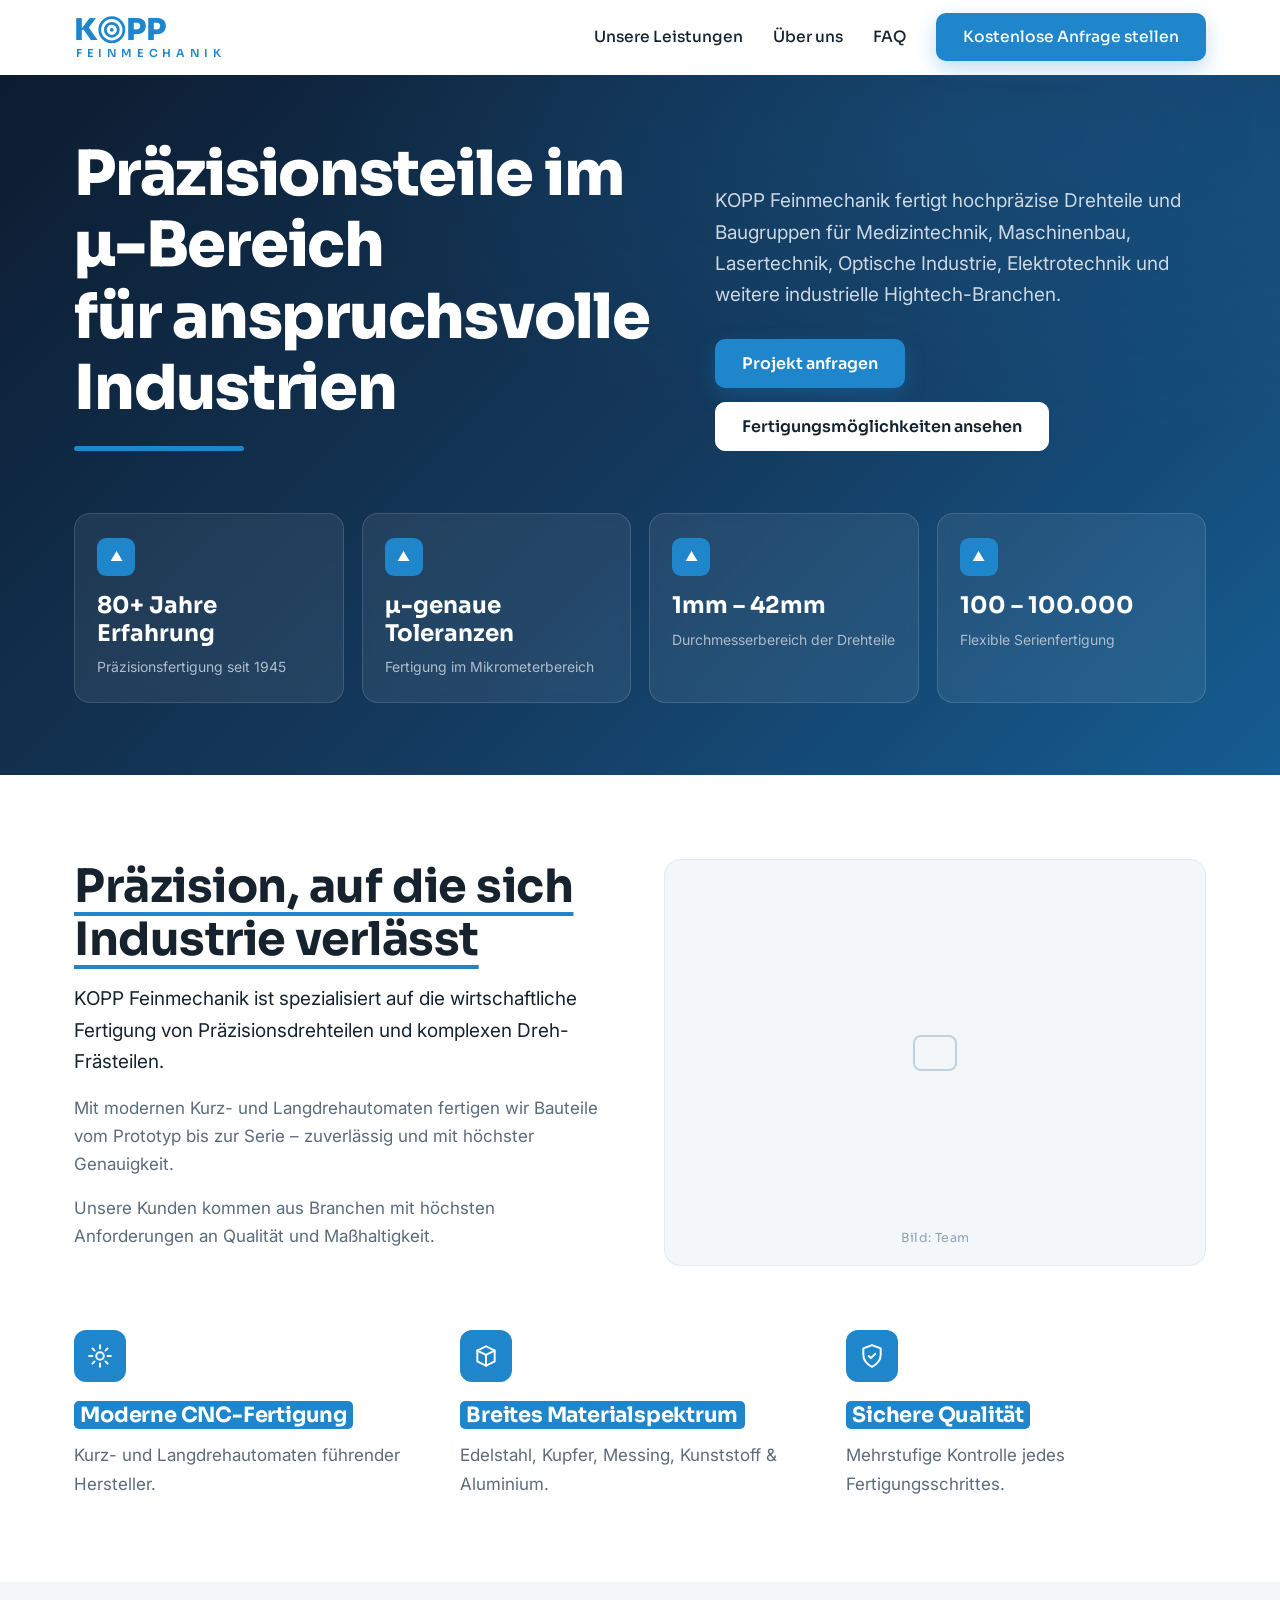
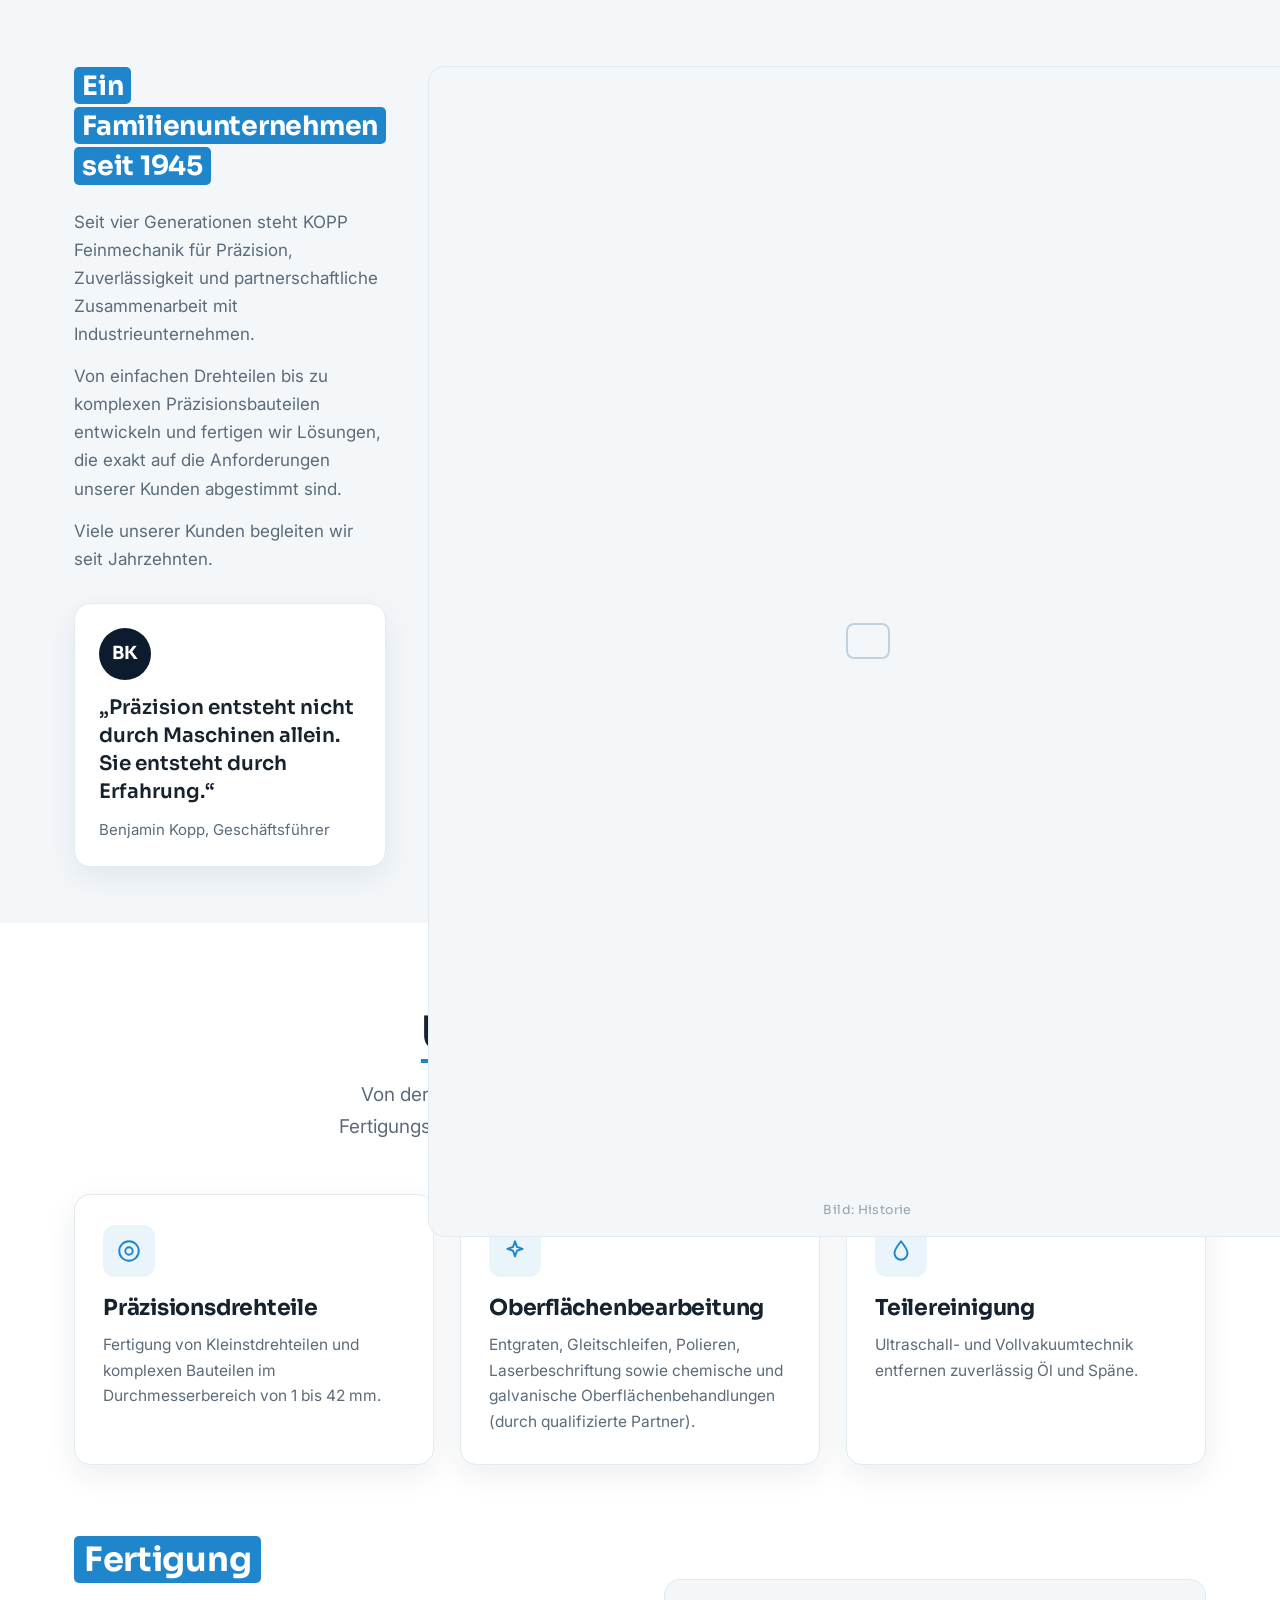
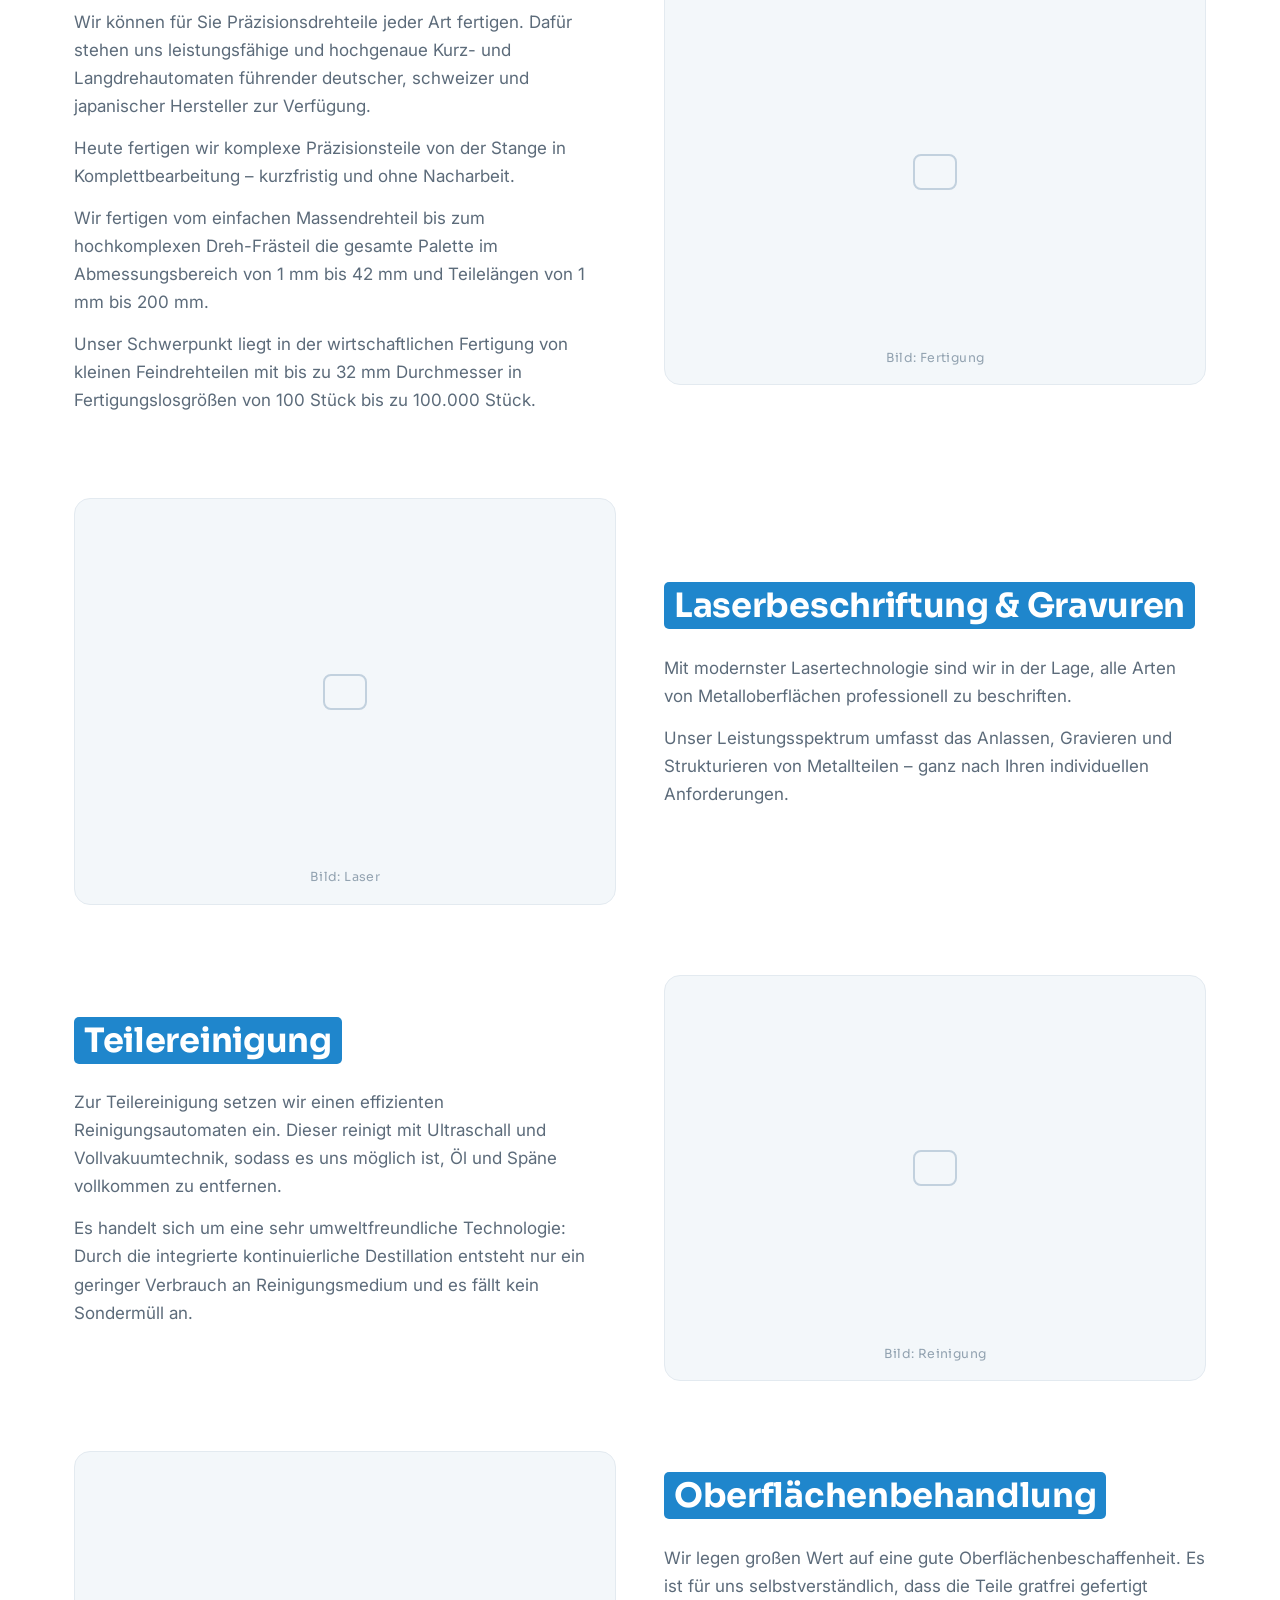
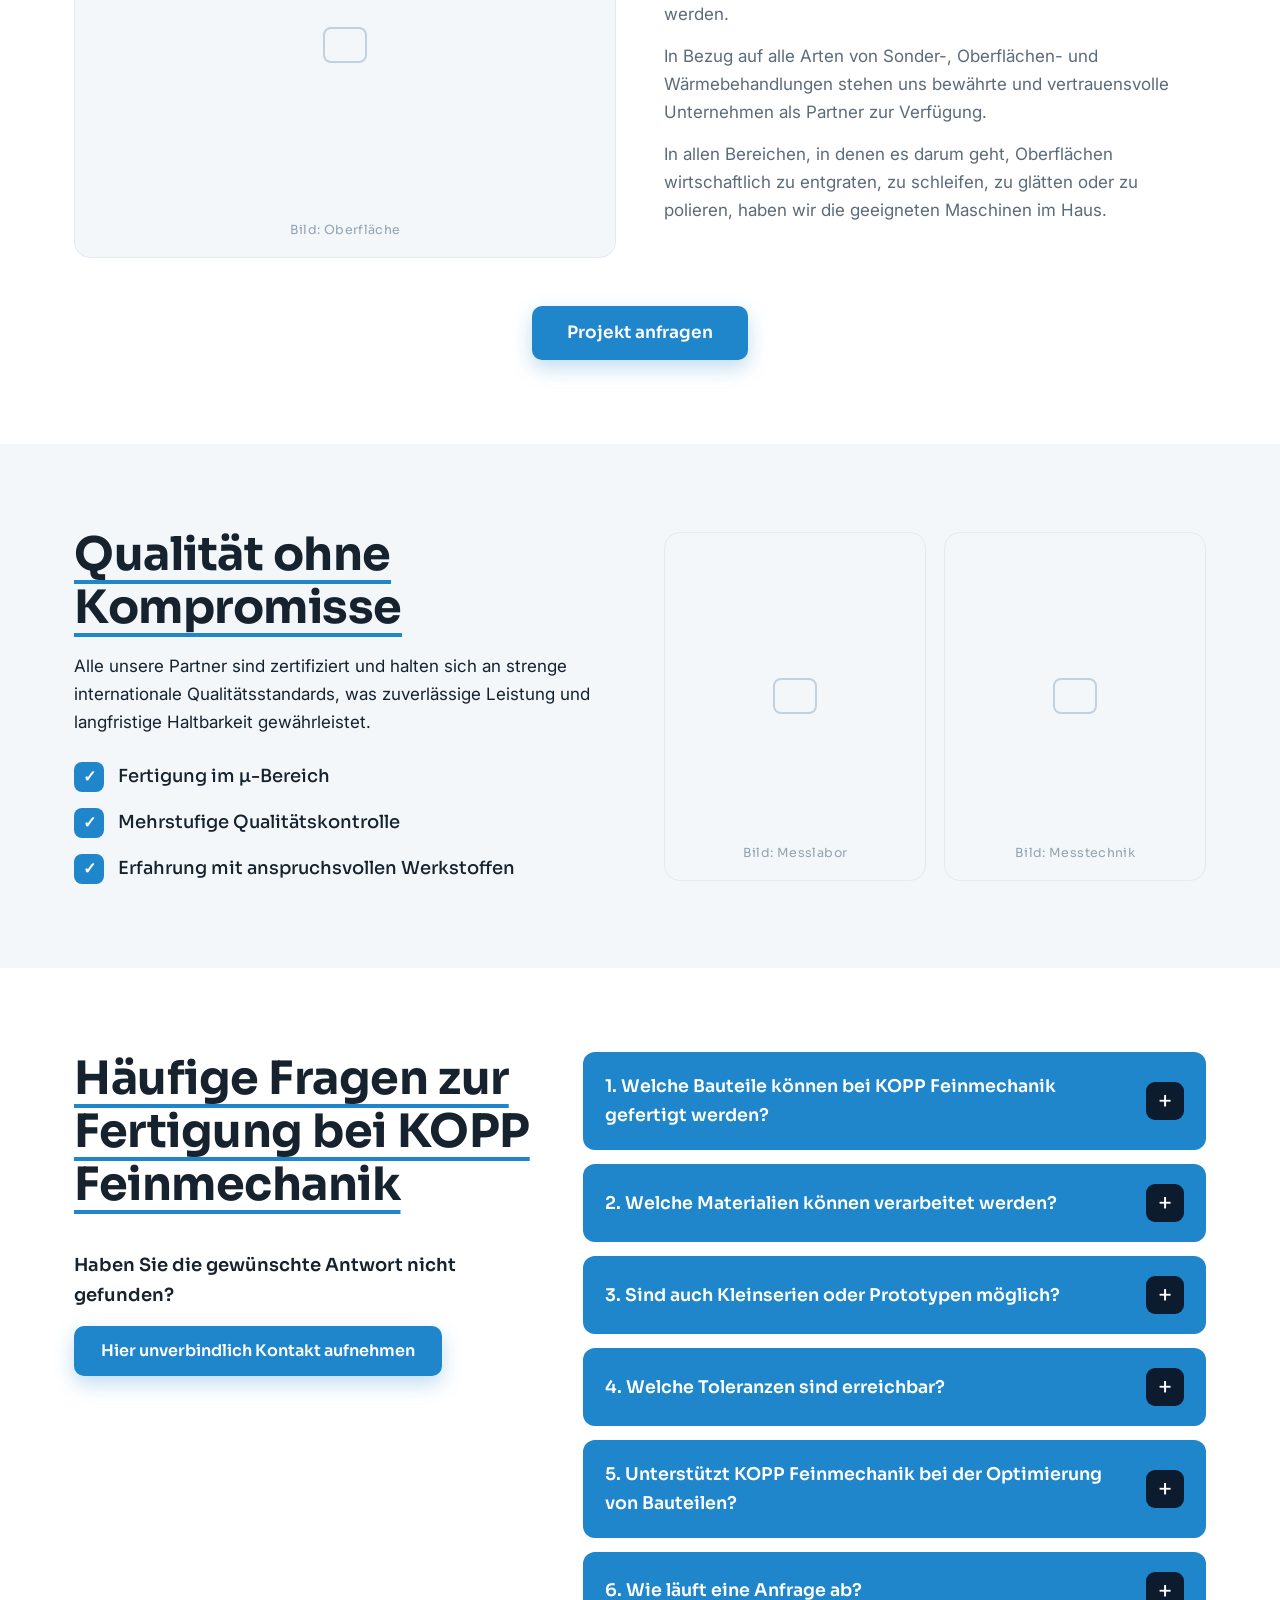
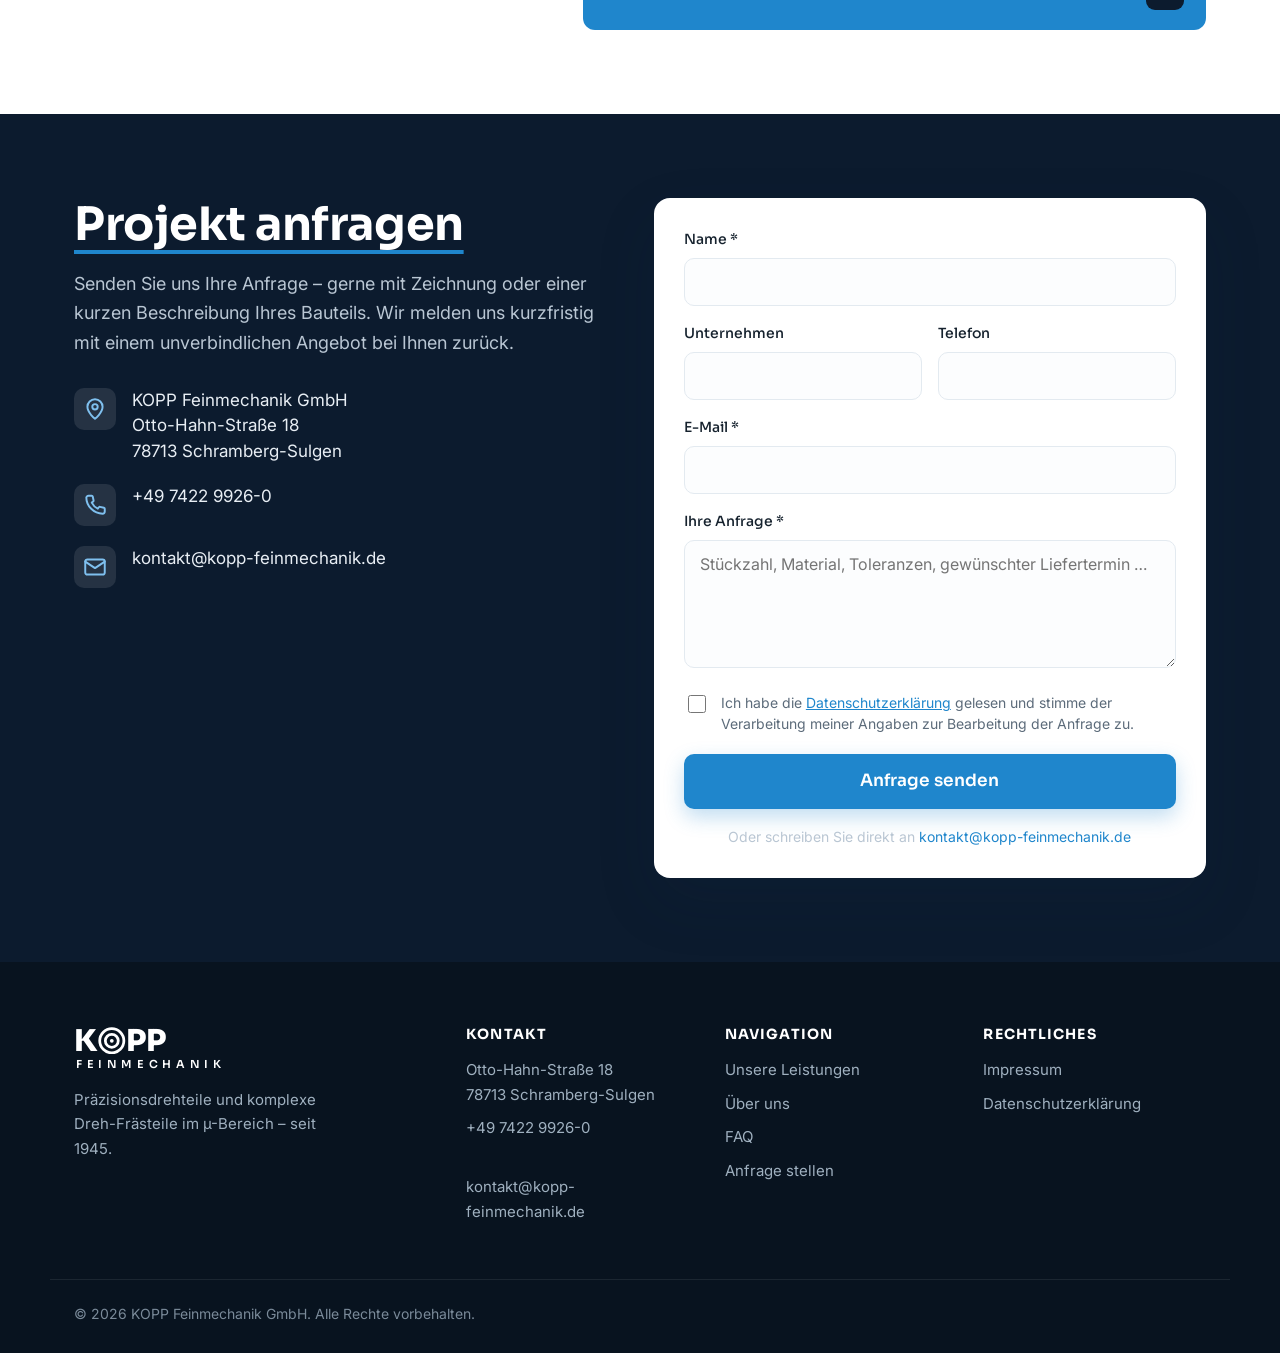
==== commit a2667de5: "Add files via upload" ====
--- a/index.html
+++ b/index.html
@@ -148,28 +148,14 @@
 .hero__bg{
   position:absolute;inset:0;z-index:-2;
   background:
-    radial-gradient(120% 90% at 80% 0%, rgba(31,134,204,.55), transparent 60%),
-    linear-gradient(155deg,#0c1b2e 0%, #102740 45%, #0f3258 100%);
-  background-color:#0e2238;
-}
-/* dezentes Technik-Raster + Präzisions-Ringe als Platzhalter statt Foto.
-   FOTO ERSETZEN: hier ein Gebäudefoto via background-image ergänzen. */
-.hero__bg::before{
-  content:"";position:absolute;inset:0;opacity:.5;
-  background-image:
-    linear-gradient(rgba(255,255,255,.05) 1px,transparent 1px),
-    linear-gradient(90deg,rgba(255,255,255,.05) 1px,transparent 1px);
-  background-size:46px 46px;
-  mask-image:radial-gradient(120% 100% at 50% 0%,#000,transparent 75%);
-}
-.hero__bg::after{
-  content:"";position:absolute;right:-120px;top:-120px;width:560px;height:560px;border-radius:50%;
-  background:repeating-radial-gradient(circle, rgba(31,134,204,.22) 0 2px, transparent 2px 26px);
-  opacity:.6;
-}
+    radial-gradient(100% 80% at 78% 8%, rgba(31,134,204,.20), transparent 55%),
+    linear-gradient(135deg,#0c1c30 0%, #143a5e 55%, #155d92 100%);
+  background-color:#0e2640;
+}
+/* FOTO OPTIONAL: hier ein Gebäudefoto via background-image ergänzen. */
 .hero__inner{padding:64px 24px 72px}
 .hero__grid{display:grid;grid-template-columns:1.1fr .9fr;gap:40px;align-items:end}
-.hero__title{font-size:clamp(34px,5.6vw,62px);font-weight:800;letter-spacing:-.02em}
+.hero__title{font-size:clamp(34px,5.6vw,62px);font-weight:800;letter-spacing:-.02em;color:#fff}
 .hero__title{position:relative;display:inline-block}
 .hero__title::after{content:"";display:block;width:170px;height:5px;background:var(--blue);border-radius:3px;margin-top:22px}
 .hero__lead{font-size:19px;color:#cdd8e3;margin:0 0 28px}
@@ -201,22 +187,16 @@
 .media--portrait{aspect-ratio:4/3}
 .media--tall{aspect-ratio:3/4}
 /* Platzhalter-Optik, wenn kein Bild vorhanden */
-.media--ph{background:linear-gradient(150deg,#102740,#143a5e);min-height:220px}
+.media--ph{background:var(--mist);border:1px solid var(--line);box-shadow:none;min-height:220px}
 .media--ph::before{
-  content:"";position:absolute;inset:0;
-  background:repeating-radial-gradient(circle at 70% 30%, rgba(31,134,204,.30) 0 2px, transparent 2px 22px);
-  opacity:.7;
-}
-.media--ph::after{
-  content:"";position:absolute;left:50%;top:50%;width:64px;height:64px;transform:translate(-50%,-50%);
-  border:3px solid rgba(255,255,255,.5);border-radius:50%;
-  box-shadow:0 0 0 12px rgba(255,255,255,.08), inset 0 0 0 10px rgba(255,255,255,.18);
+  content:"";position:absolute;left:50%;top:calc(50% - 10px);transform:translate(-50%,-50%);
+  width:44px;height:36px;border:2px solid #c2d1de;border-radius:8px;
 }
 .media--ph .media__hint{
   display:block;position:absolute;left:0;right:0;bottom:16px;text-align:center;
-  color:rgba(255,255,255,.78);font-size:13px;letter-spacing:.04em;font-family:"Sora",sans-serif;
-}
-.media--vintage.media--ph{background:linear-gradient(150deg,#3a342b,#241f18);filter:sepia(.1)}
+  color:#93a3b1;font-size:12.5px;letter-spacing:.03em;font-family:"Sora",sans-serif;
+}
+.media--vintage.media--ph{background:var(--mist)}
 
 /* ---------- Features (3 Spalten) ---------- */
 .features{display:grid;grid-template-columns:repeat(3,1fr);gap:26px;margin-top:64px}
@@ -249,23 +229,19 @@
 /* ---------- Leistungs-Karten ---------- */
 .cards{display:grid;grid-template-columns:repeat(3,1fr);gap:26px}
 .card-svc{
-  display:flex;flex-direction:column;border-radius:var(--radius);overflow:hidden;
-  background:var(--navy);color:#fff;box-shadow:var(--shadow);
-  transition:transform .25s var(--ease),box-shadow .25s;min-height:330px;
-}
-.card-svc:hover{transform:translateY(-6px);box-shadow:var(--shadow-lg)}
-.card-svc__media{
-  height:150px;position:relative;
-  background:linear-gradient(150deg,#102740,#1a4e7e);
-}
-.card-svc__media::before{
-  content:"";position:absolute;inset:0;
-  background:repeating-radial-gradient(circle at 75% 35%, rgba(31,134,204,.4) 0 2px, transparent 2px 20px);
-  opacity:.55;
-}
-.card-svc__body{padding:26px;display:flex;flex-direction:column;gap:10px}
-.card-svc__body h3{color:#fff;font-size:23px}
-.card-svc__body p{color:#b9c6d3;margin:0;font-size:15.5px}
+  display:flex;flex-direction:column;gap:12px;
+  background:#fff;border:1px solid var(--line);border-radius:var(--radius);
+  padding:30px 28px;box-shadow:var(--shadow);
+  transition:transform .25s var(--ease),box-shadow .25s,border-color .25s;
+}
+.card-svc:hover{transform:translateY(-5px);box-shadow:var(--shadow-lg);border-color:#cfe0ee}
+.card-svc__icon{
+  width:52px;height:52px;border-radius:12px;background:var(--blue-050);color:var(--blue);
+  display:grid;place-items:center;margin-bottom:6px;
+}
+.card-svc__icon svg{width:26px;height:26px;fill:none;stroke:currentColor;stroke-width:1.8;stroke-linecap:round;stroke-linejoin:round}
+.card-svc h3{color:var(--ink);font-size:22px}
+.card-svc p{color:var(--muted);margin:0;font-size:15.5px}
 
 /* ---------- Leistungs-Detail (alternierend) ---------- */
 .svc-detail{display:grid;grid-template-columns:1fr 1fr;gap:48px;align-items:center;margin-top:70px;scroll-margin-top:100px}
@@ -613,25 +589,19 @@
 
     <div class="cards">
       <a class="card-svc" href="#fertigung" data-reveal>
-        <div class="card-svc__media" data-img="leistung-1"></div>
-        <div class="card-svc__body">
-          <h3>Präzisionsdrehteile</h3>
-          <p>Fertigung von Kleinstdrehteilen und komplexen Bauteilen im Durchmesserbereich von 1 bis 42 mm.</p>
-        </div>
+        <span class="card-svc__icon" aria-hidden="true"><svg viewBox="0 0 24 24"><circle cx="12" cy="12" r="9"/><circle cx="12" cy="12" r="3.4"/></svg></span>
+        <h3>Präzisionsdrehteile</h3>
+        <p>Fertigung von Kleinstdrehteilen und komplexen Bauteilen im Durchmesserbereich von 1 bis 42 mm.</p>
       </a>
       <a class="card-svc" href="#oberflaeche" data-reveal>
-        <div class="card-svc__media" data-img="leistung-2"></div>
-        <div class="card-svc__body">
-          <h3>Oberflächenbearbeitung</h3>
-          <p>Entgraten, Gleitschleifen, Polieren, Laserbeschriftung sowie chemische und galvanische Oberflächenbehandlungen (durch qualifizierte Partner).</p>
-        </div>
+        <span class="card-svc__icon" aria-hidden="true"><svg viewBox="0 0 24 24"><path d="M12 3l1.8 5.2L19 10l-5.2 1.8L12 17l-1.8-5.2L5 10l5.2-1.8z"/></svg></span>
+        <h3>Oberflächenbearbeitung</h3>
+        <p>Entgraten, Gleitschleifen, Polieren, Laserbeschriftung sowie chemische und galvanische Oberflächenbehandlungen (durch qualifizierte Partner).</p>
       </a>
       <a class="card-svc" href="#reinigung" data-reveal>
-        <div class="card-svc__media" data-img="leistung-3"></div>
-        <div class="card-svc__body">
-          <h3>Teilereinigung</h3>
-          <p>Ultraschall- und Vollvakuumtechnik entfernen zuverlässig Öl und Späne.</p>
-        </div>
+        <span class="card-svc__icon" aria-hidden="true"><svg viewBox="0 0 24 24"><path d="M12 3c4 5 6 8 6 11a6 6 0 01-12 0c0-3 2-6 6-11z"/></svg></span>
+        <h3>Teilereinigung</h3>
+        <p>Ultraschall- und Vollvakuumtechnik entfernen zuverlässig Öl und Späne.</p>
       </a>
     </div>
 
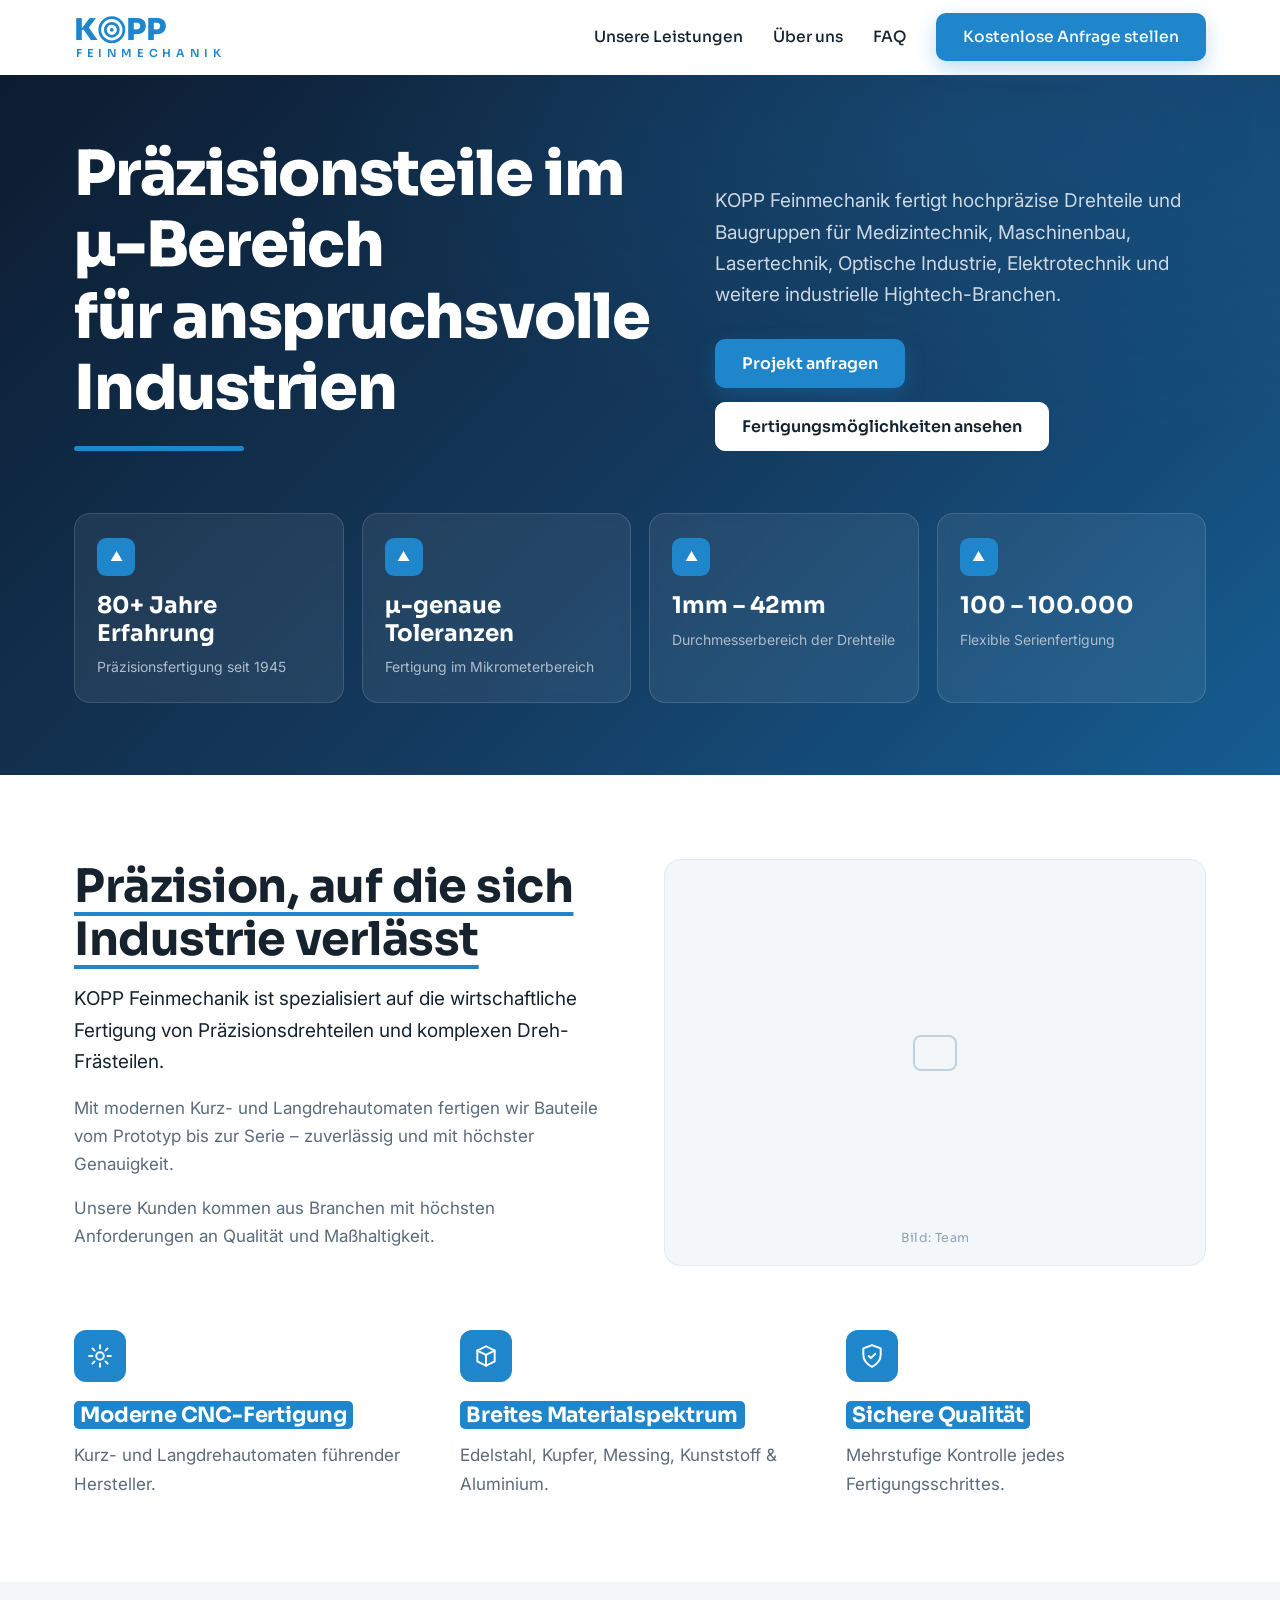
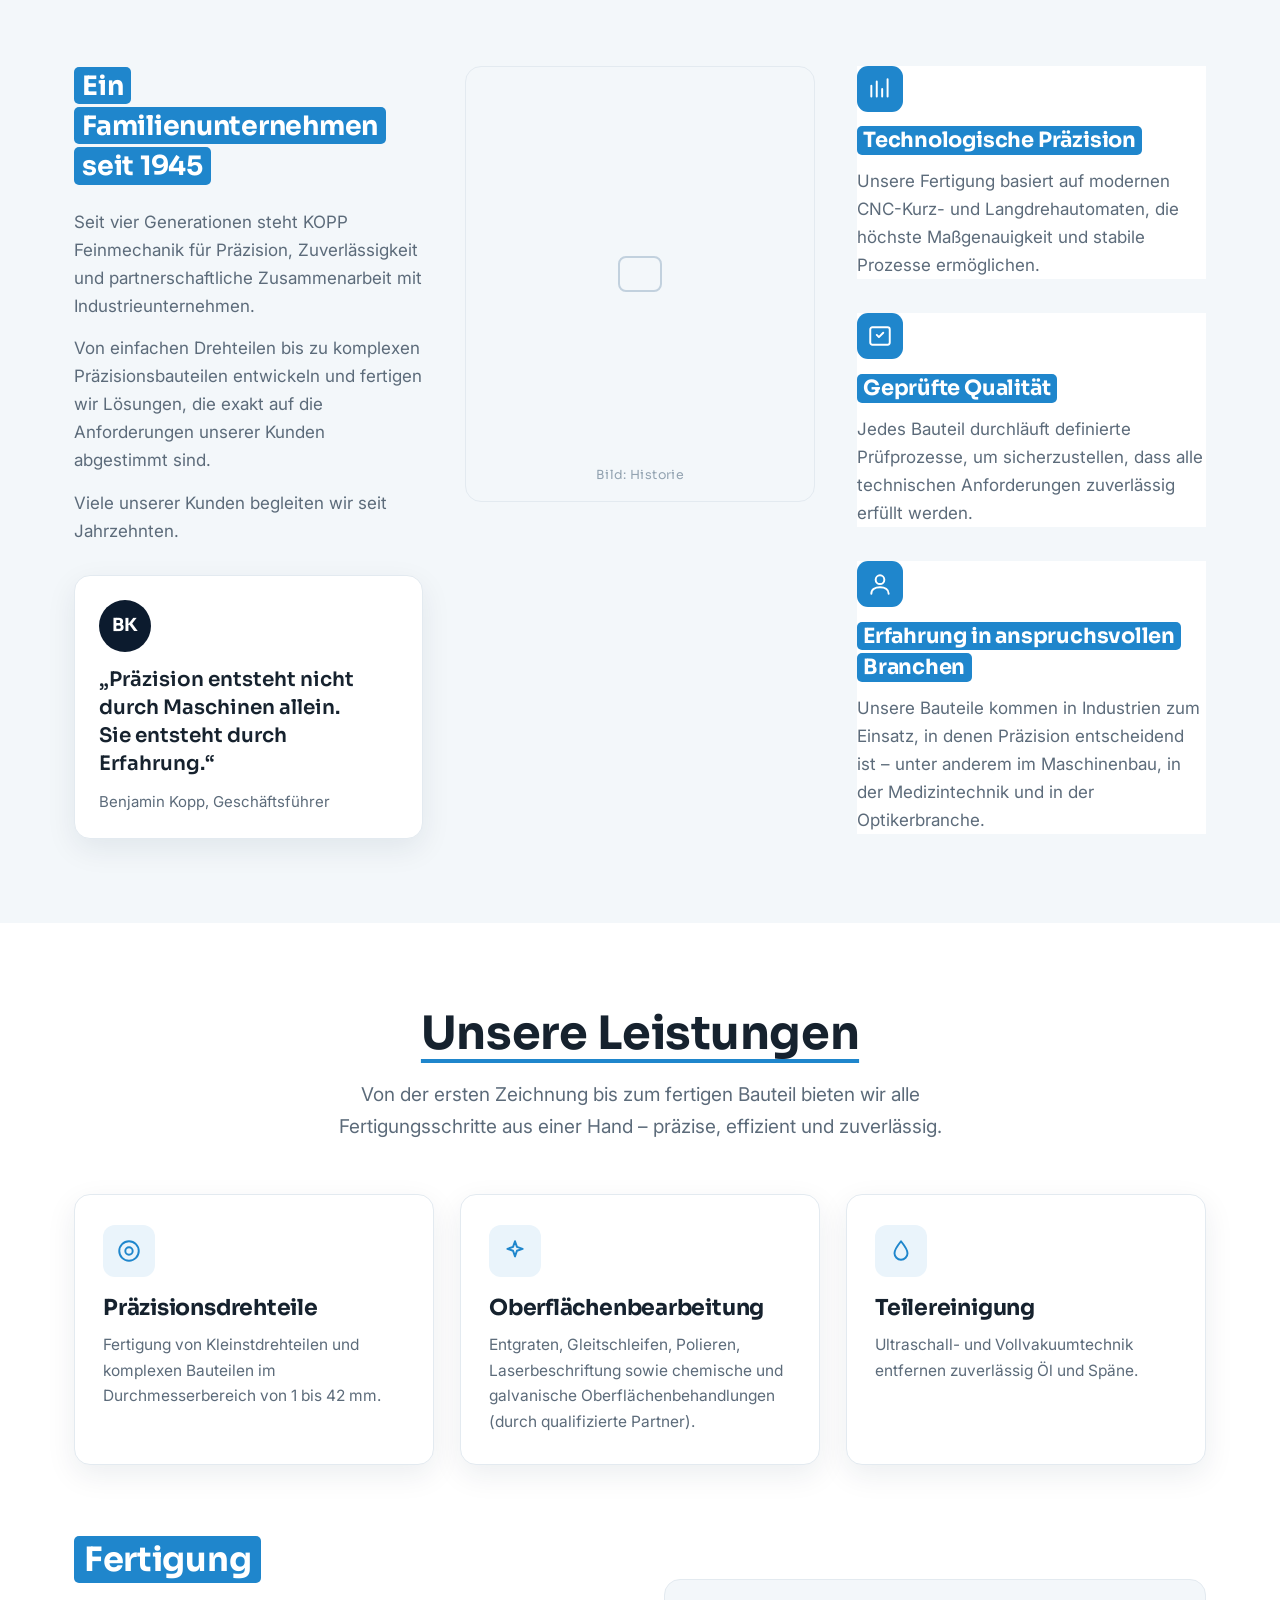
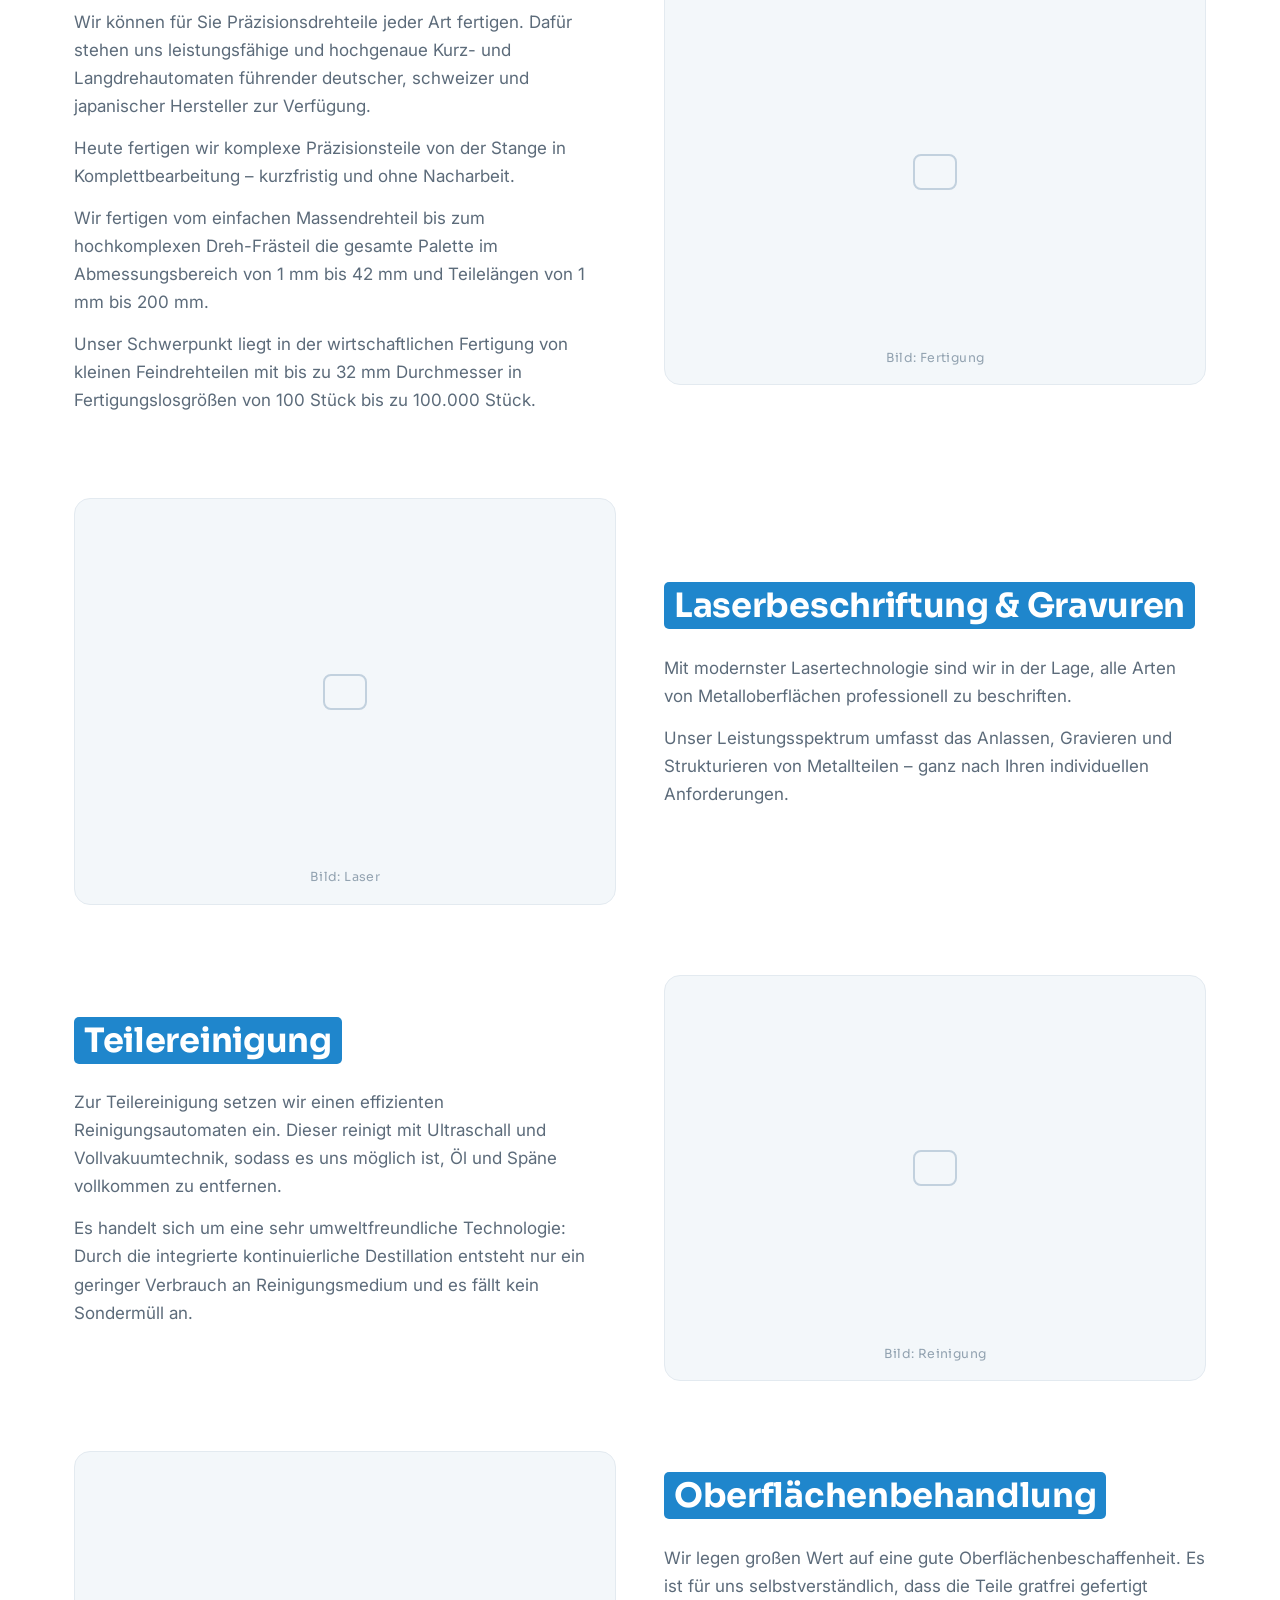
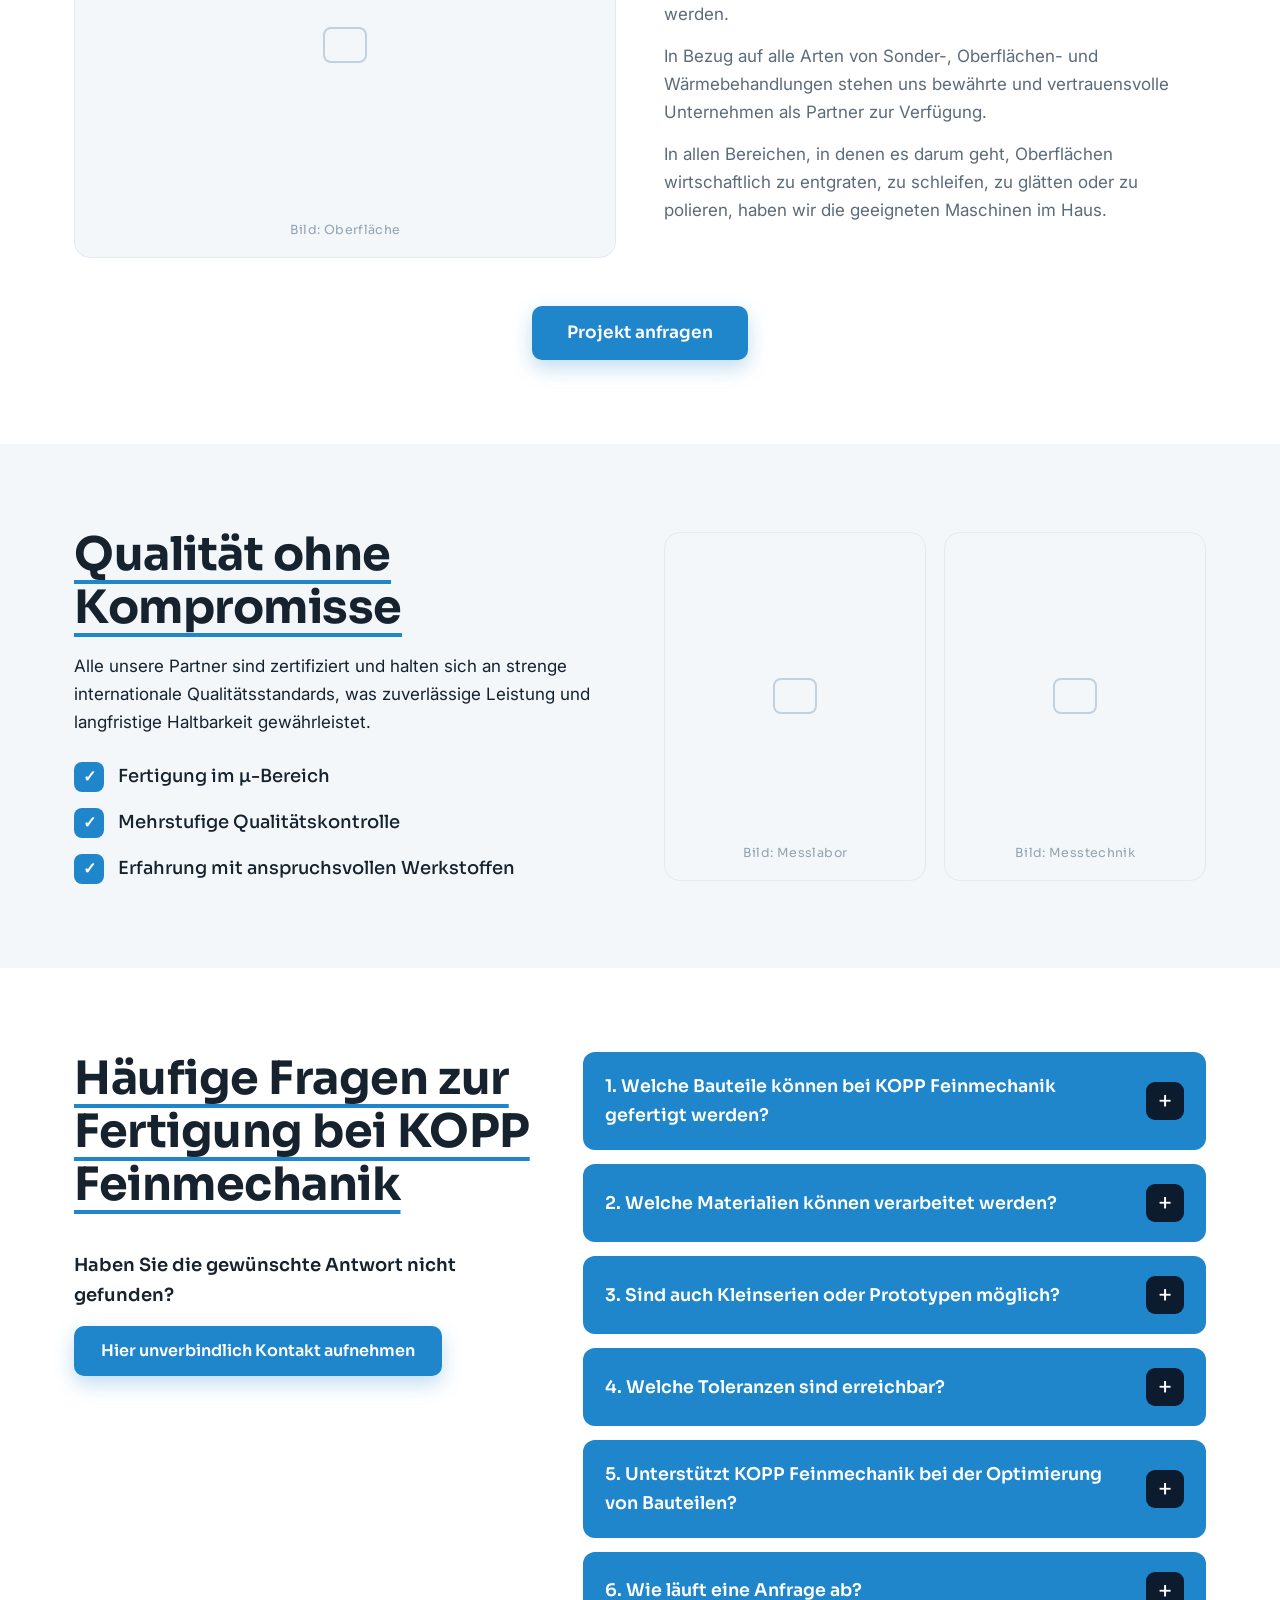
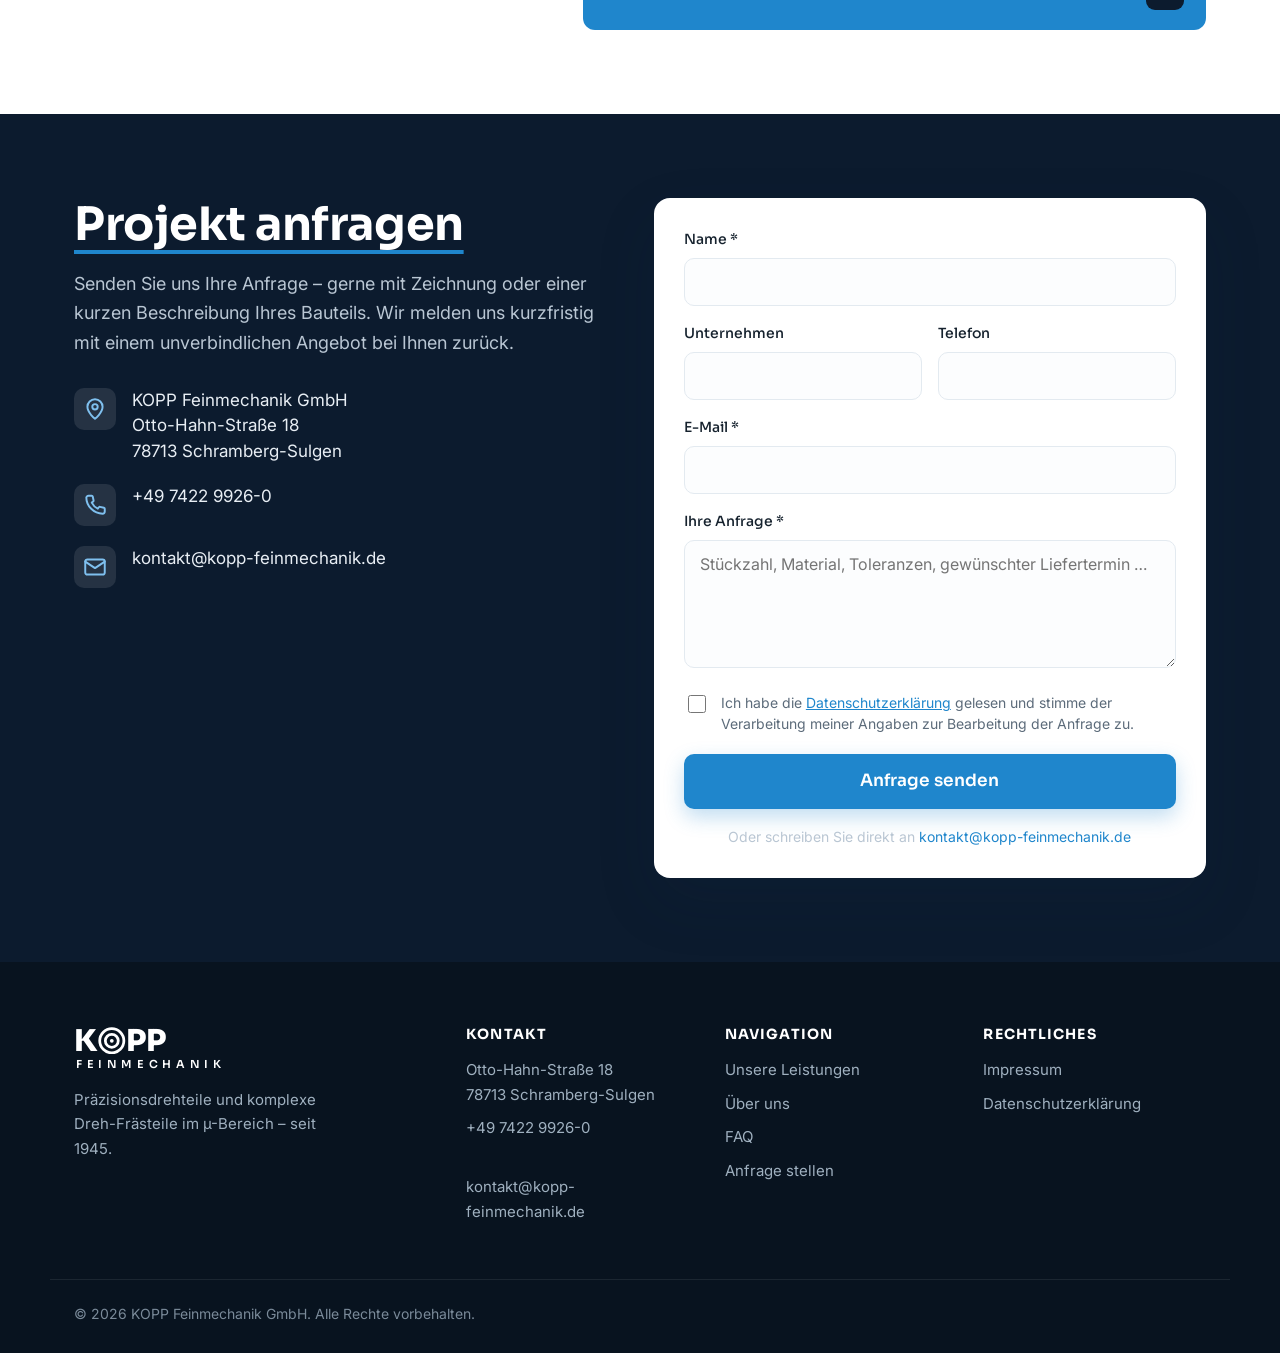
==== commit ae161976: "Add files via upload" ====
--- a/index.html
+++ b/index.html
@@ -213,8 +213,7 @@
 .heritage{display:grid;grid-template-columns:1fr 1fr 1fr;gap:42px;align-items:start}
 .heritage__story p{color:var(--muted);margin:14px 0}
 .heritage__story h2{margin-bottom:22px}
-.heritage__media{align-self:stretch}
-.heritage__media .media{height:100%;min-height:480px}
+.heritage__media .media{aspect-ratio:4/5;align-self:start}
 .heritage__points{display:flex;flex-direction:column;gap:34px}
 .point .feature__icon{width:46px;height:46px;border-radius:11px;margin-bottom:14px}
 .quote{margin:30px 0 0;padding:24px;background:#fff;border:1px solid var(--line);border-radius:var(--radius);box-shadow:var(--shadow)}
@@ -356,8 +355,7 @@
   .stats{grid-template-columns:1fr 1fr}
   .split,.quality,.contact,.faq{grid-template-columns:1fr;gap:34px}
   .heritage{grid-template-columns:1fr;gap:34px}
-  .heritage__media{order:-1}
-  .heritage__media .media{min-height:340px;aspect-ratio:16/10}
+  .heritage__media .media{aspect-ratio:16/10}
   .features,.cards{grid-template-columns:1fr 1fr}
   .footer__grid{grid-template-columns:1fr 1fr}
 }
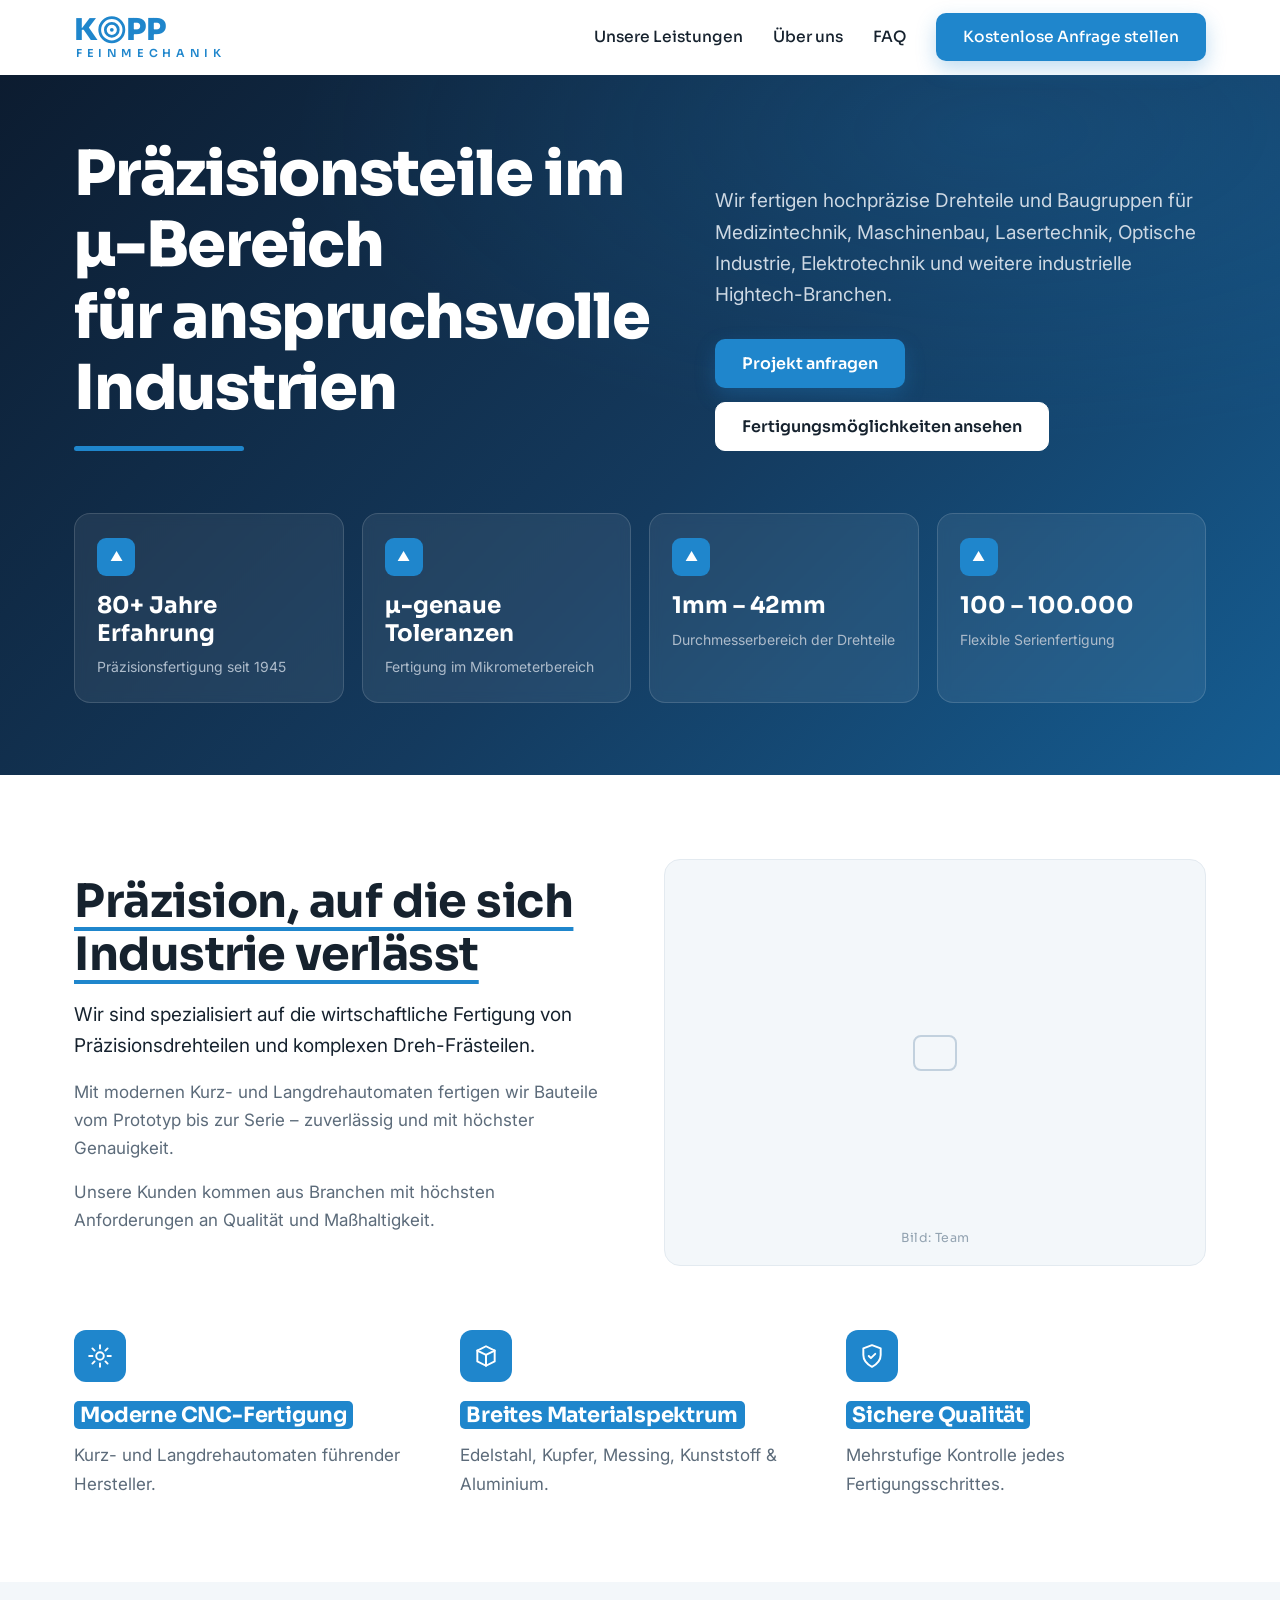
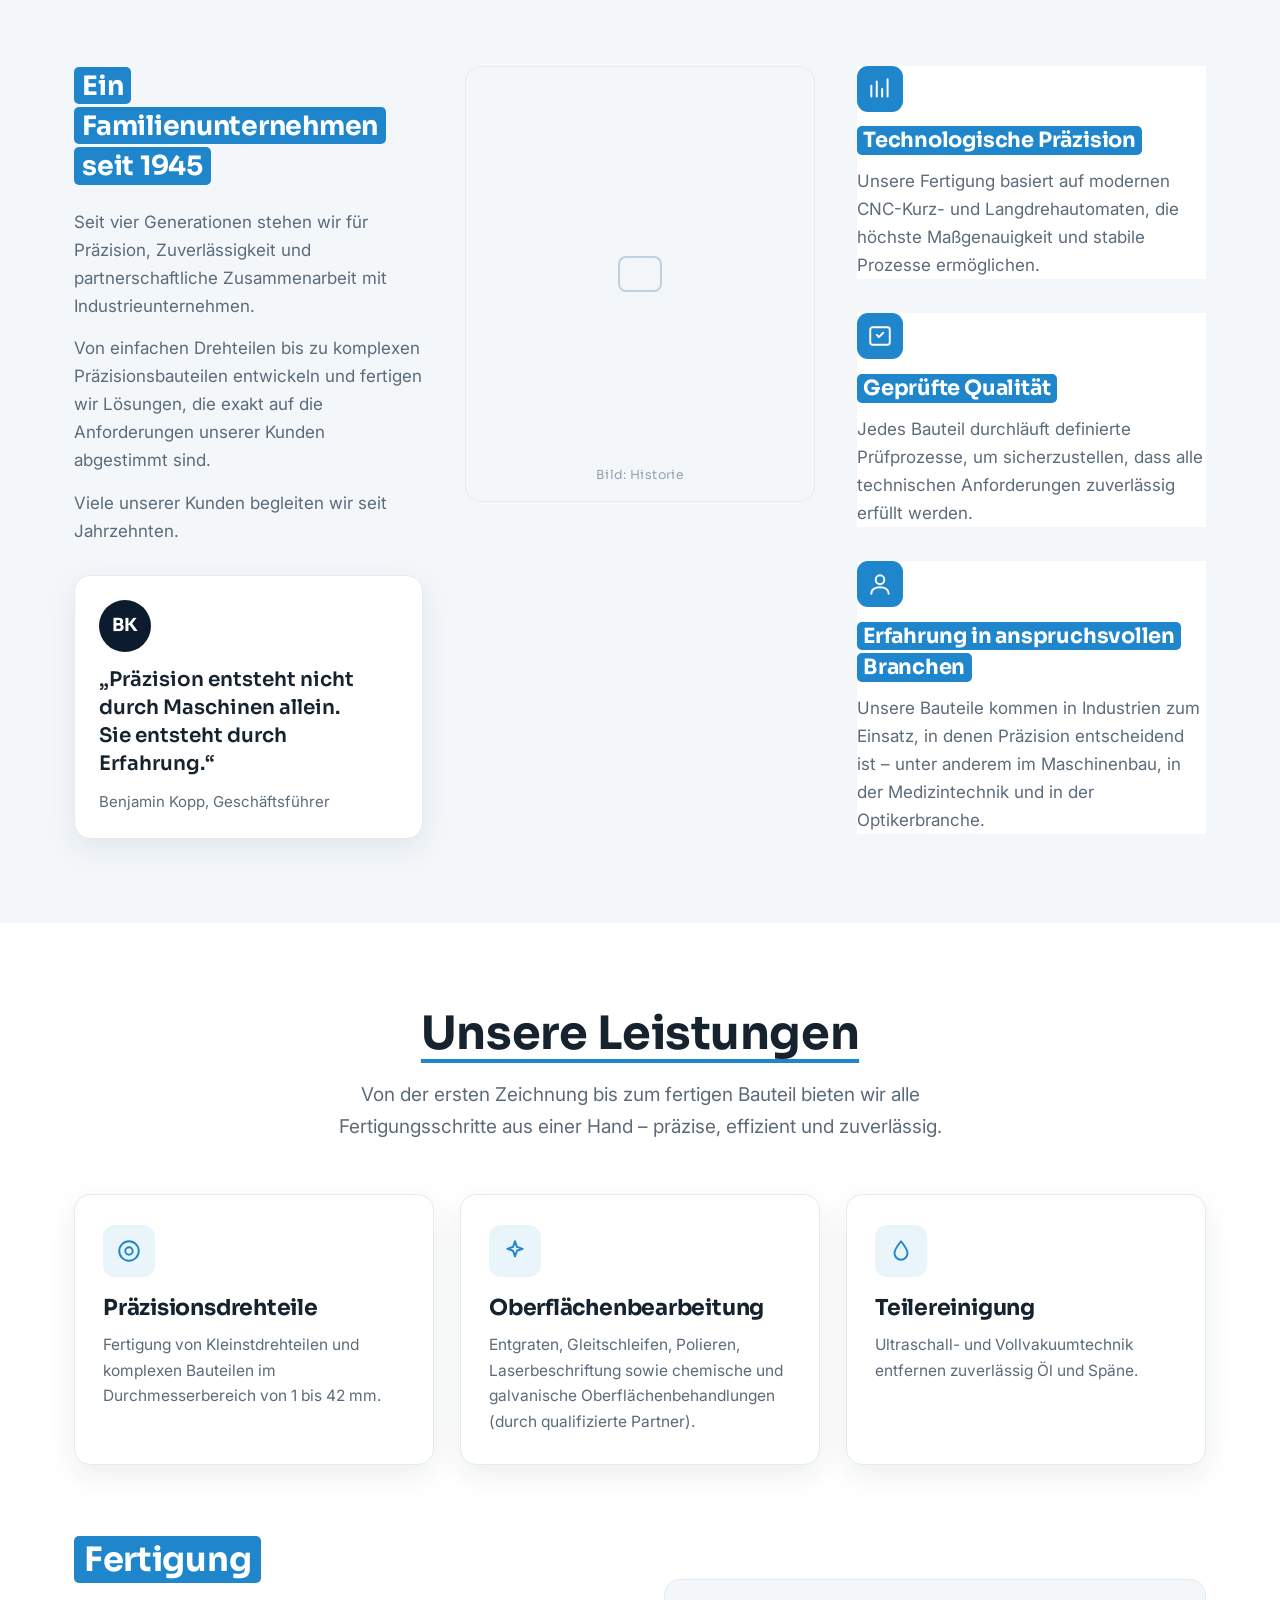
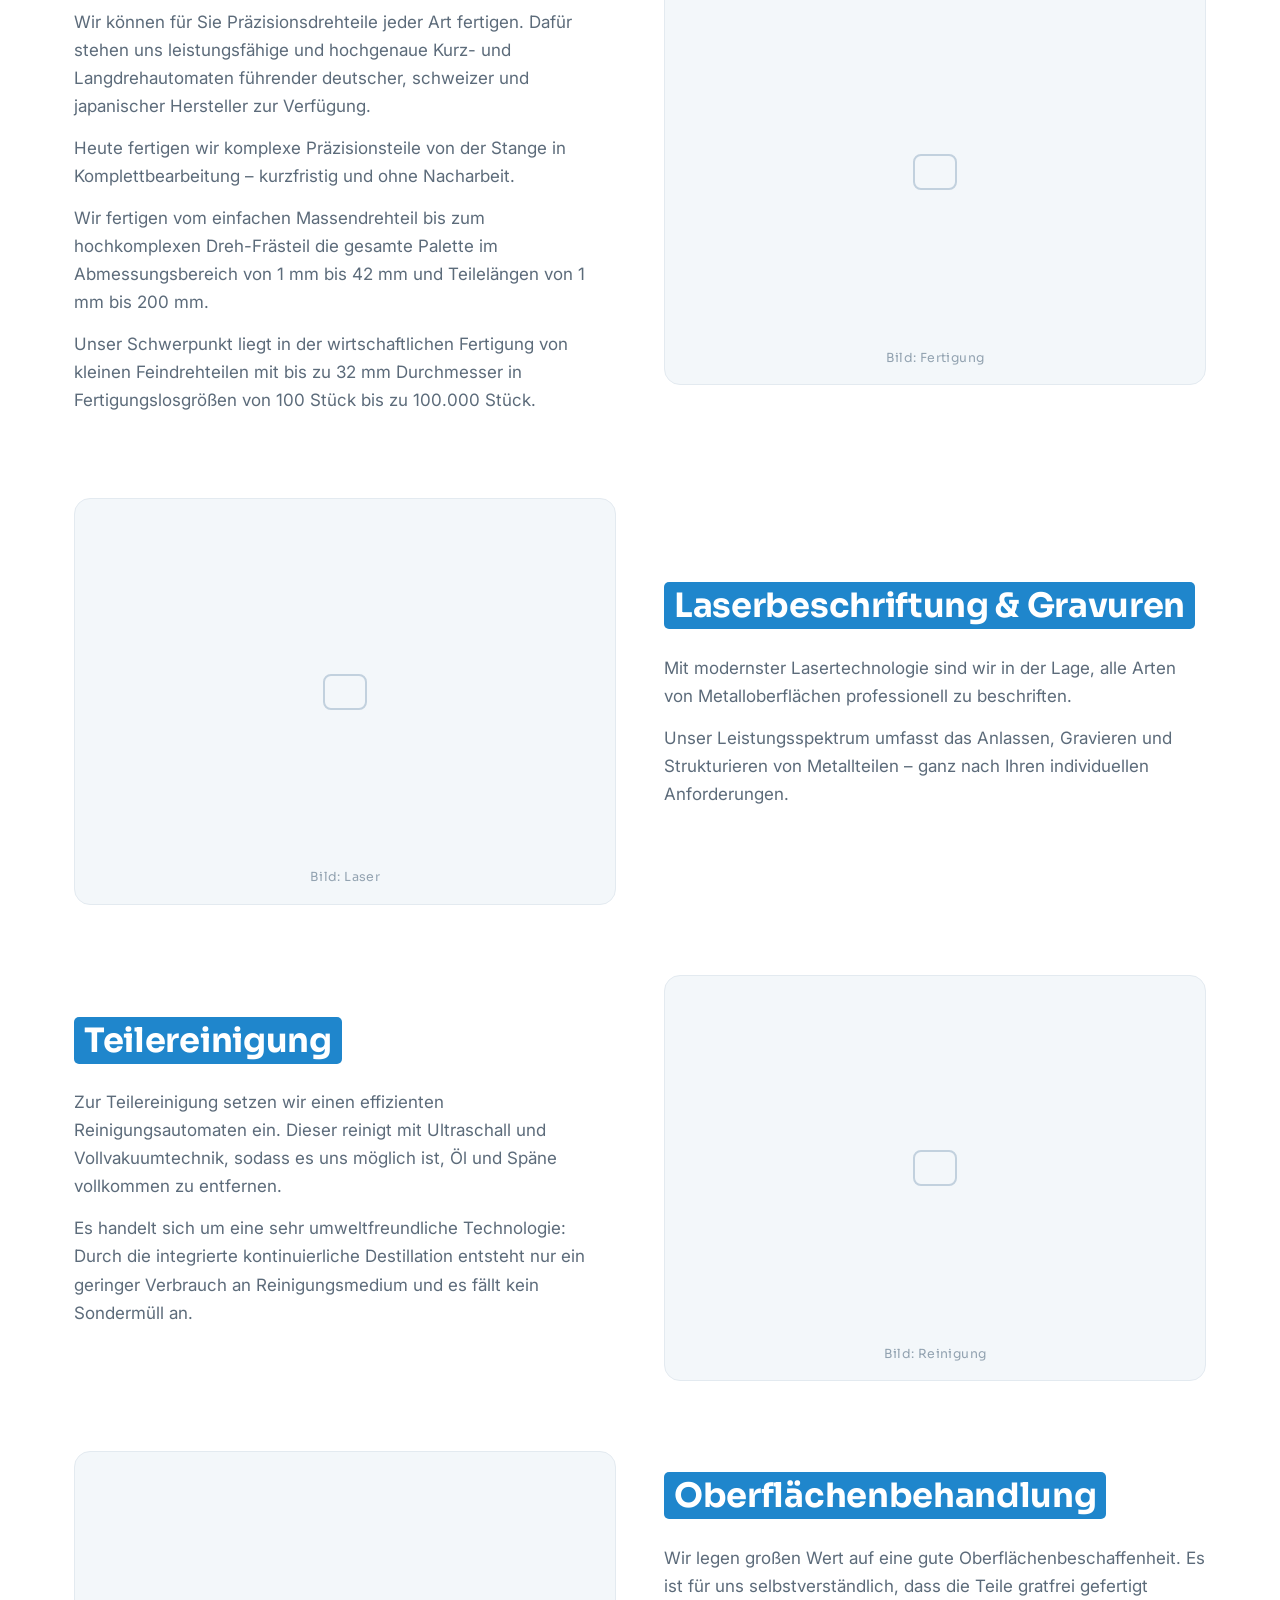
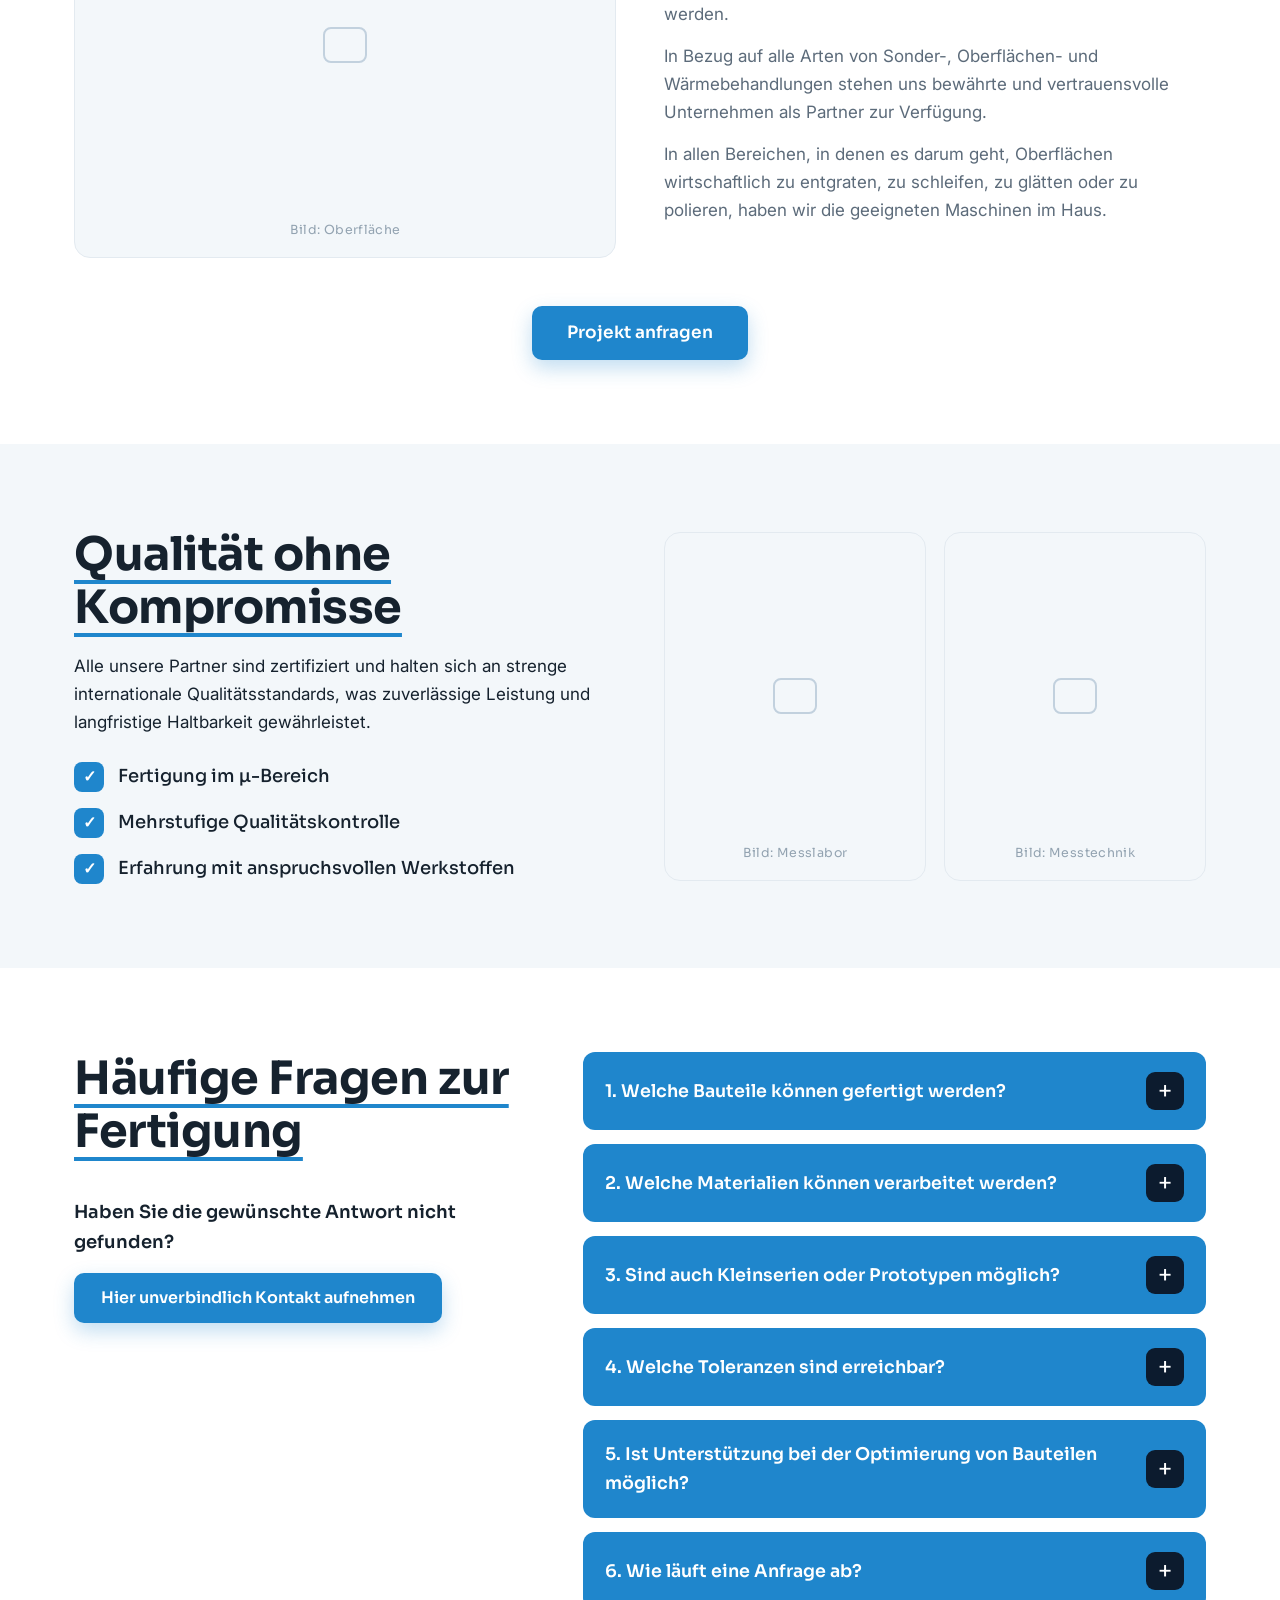
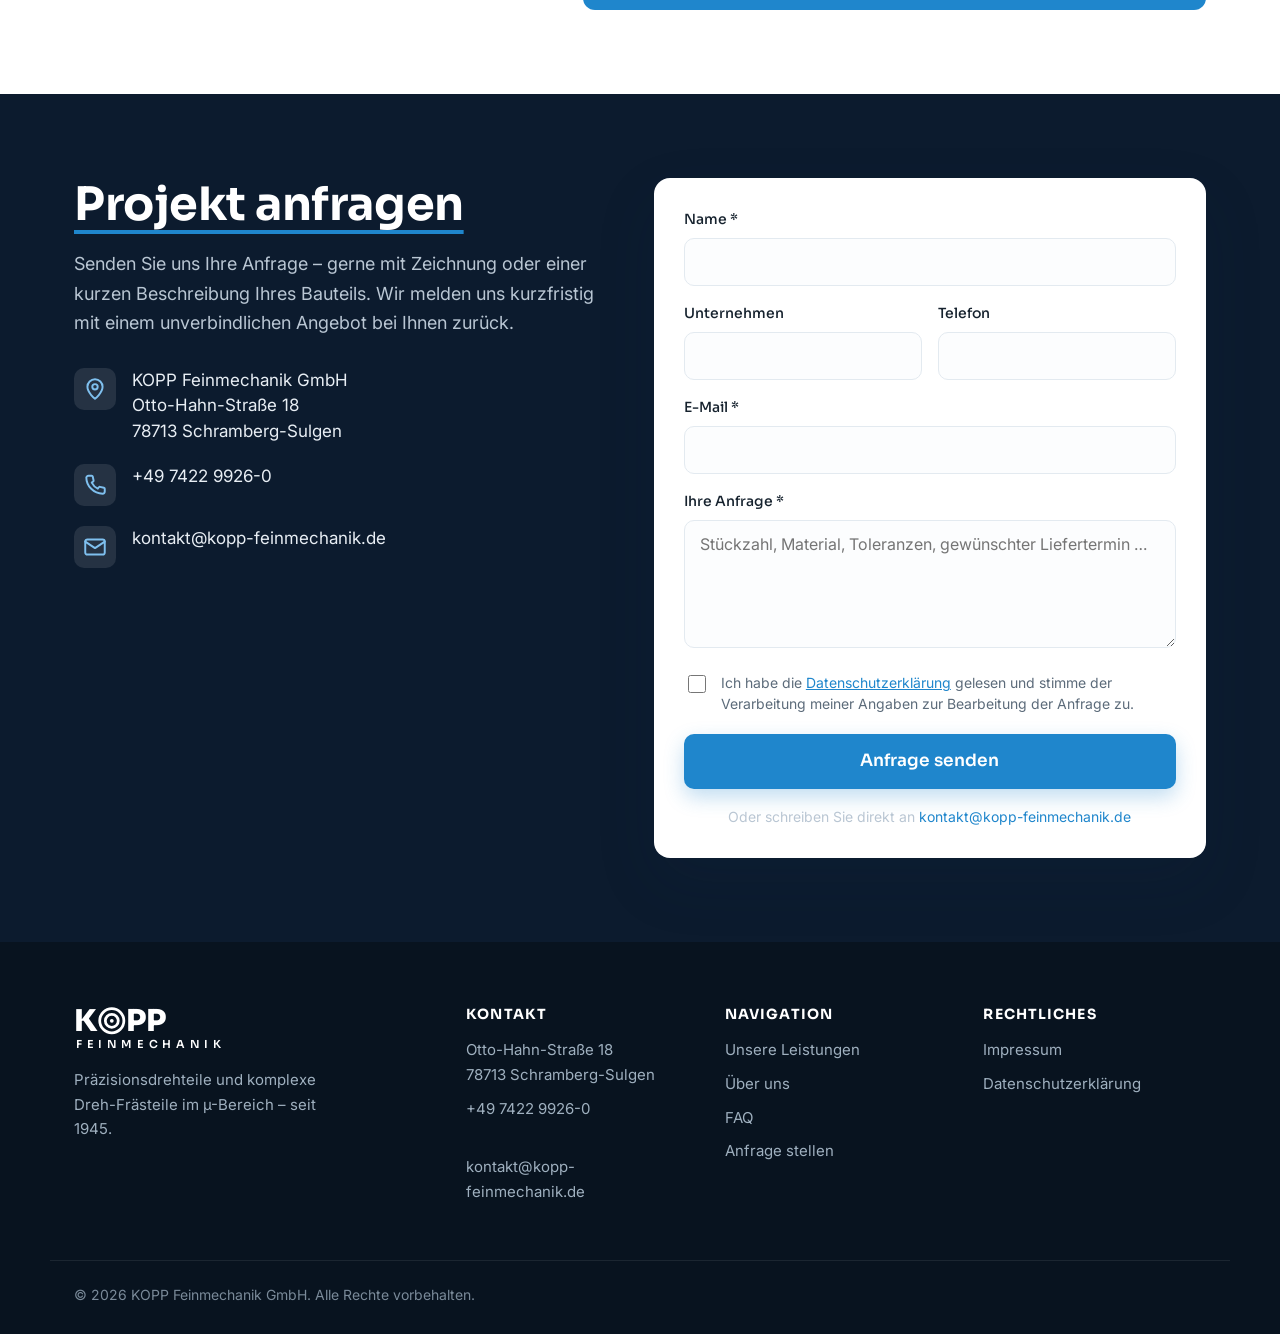
==== commit 0e67c7d3: "Add files via upload" ====
--- a/index.html
+++ b/index.html
@@ -108,7 +108,8 @@
 
 /* ---------- Brand / Logo (nachgebaut) ---------- */
 .brand{display:inline-flex;flex-direction:column;align-items:flex-start;line-height:1;color:var(--blue)}
-.brand__img{height:54px;width:auto}
+.brand__img{height:48px;width:auto;display:block}
+.brand__fallback{display:none;flex-direction:column;align-items:flex-start;line-height:1}
 .brand__word{display:flex;align-items:center;font-family:"Sora",sans-serif;font-weight:800;font-size:30px;letter-spacing:.02em;color:var(--blue)}
 .brand__ring{width:.92em;height:.92em;margin:0 .01em;color:var(--blue)}
 .brand__sub{font-family:"Sora",sans-serif;font-weight:600;font-size:11px;letter-spacing:.42em;color:var(--blue);margin-top:3px;padding-left:2px}
@@ -424,10 +425,11 @@
 <header class="site-header" id="header">
   <div class="container nav">
     <a class="brand" href="#top" aria-label="KOPP Feinmechanik – Startseite">
-      <!-- Platzhalter-Logo (nachgebaut). Zum Ersetzen: logo.png ablegen und diesen
-           <a>-Inhalt durch <img src="logo.png" alt="KOPP Feinmechanik" class="brand__img"> ersetzen. -->
-      <span class="brand__word">K<svg class="brand__ring" viewBox="0 0 32 32" aria-hidden="true"><circle cx="16" cy="16" r="14" fill="none" stroke="currentColor" stroke-width="3.2"/><circle cx="16" cy="16" r="7.5" fill="none" stroke="currentColor" stroke-width="3.2"/><circle cx="16" cy="16" r="2.2" fill="currentColor"/></svg>PP</span>
-      <span class="brand__sub">FEINMECHANIK</span>
+      <img class="brand__img" src="logo.png" data-src="logo.png,logo.webp,logo.jpg,logo.svg" alt="KOPP Feinmechanik" />
+      <span class="brand__fallback" aria-hidden="true">
+        <span class="brand__word">K<svg class="brand__ring" viewBox="0 0 32 32" aria-hidden="true"><circle cx="16" cy="16" r="14" fill="none" stroke="currentColor" stroke-width="3.2"/><circle cx="16" cy="16" r="7.5" fill="none" stroke="currentColor" stroke-width="3.2"/><circle cx="16" cy="16" r="2.2" fill="currentColor"/></svg>PP</span>
+        <span class="brand__sub">FEINMECHANIK</span>
+      </span>
     </a>
 
     <nav class="nav__links" id="navLinks" aria-label="Hauptnavigation">
@@ -452,7 +454,7 @@
         <h1 class="hero__title">Präzisionsteile im <span class="nowrap">µ-Bereich</span><br>für anspruchsvolle Industrien</h1>
       </div>
       <div class="hero__col hero__col--text">
-        <p class="hero__lead">KOPP Feinmechanik fertigt hochpräzise Drehteile und Baugruppen für Medizintechnik, Maschinenbau, Lasertechnik, Optische Industrie, Elektrotechnik und weitere industrielle Hightech-Branchen.</p>
+        <p class="hero__lead">Wir fertigen hochpräzise Drehteile und Baugruppen für Medizintechnik, Maschinenbau, Lasertechnik, Optische Industrie, Elektrotechnik und weitere industrielle Hightech-Branchen.</p>
         <div class="hero__actions">
           <a href="#kontakt" class="btn btn--primary">Projekt anfragen</a>
           <a href="#leistungen" class="btn btn--light">Fertigungsmöglichkeiten ansehen</a>
@@ -491,7 +493,7 @@
     <div class="split">
       <div class="split__text" data-reveal>
         <h2 class="h-accent">Präzision, auf die sich Industrie verlässt</h2>
-        <p>KOPP Feinmechanik ist spezialisiert auf die wirtschaftliche Fertigung von Präzisionsdrehteilen und komplexen Dreh-Frästeilen.</p>
+        <p>Wir sind spezialisiert auf die wirtschaftliche Fertigung von Präzisionsdrehteilen und komplexen Dreh-Frästeilen.</p>
         <p>Mit modernen Kurz- und Langdrehautomaten fertigen wir Bauteile vom Prototyp bis zur Serie – zuverlässig und mit höchster Genauigkeit.</p>
         <p>Unsere Kunden kommen aus Branchen mit höchsten Anforderungen an Qualität und Maßhaltigkeit.</p>
       </div>
@@ -536,7 +538,7 @@
     <div class="heritage">
       <div class="heritage__story" data-reveal>
         <h2><span class="mark mark--lg">Ein Familienunternehmen seit 1945</span></h2>
-        <p>Seit vier Generationen steht KOPP Feinmechanik für Präzision, Zuverlässigkeit und partnerschaftliche Zusammenarbeit mit Industrieunternehmen.</p>
+        <p>Seit vier Generationen stehen wir für Präzision, Zuverlässigkeit und partnerschaftliche Zusammenarbeit mit Industrieunternehmen.</p>
         <p>Von einfachen Drehteilen bis zu komplexen Präzisionsbauteilen entwickeln und fertigen wir Lösungen, die exakt auf die Anforderungen unserer Kunden abgestimmt sind.</p>
         <p>Viele unserer Kunden begleiten wir seit Jahrzehnten.</p>
 
@@ -683,7 +685,7 @@
   <div class="container">
     <div class="faq">
       <div class="faq__aside" data-reveal>
-        <h2 class="h-accent">Häufige Fragen zur Fertigung bei KOPP Feinmechanik</h2>
+        <h2 class="h-accent">Häufige Fragen zur Fertigung</h2>
         <div class="faq__cta">
           <p>Haben Sie die gewünschte Antwort nicht gefunden?</p>
           <a href="#kontakt" class="btn btn--primary">Hier unverbindlich Kontakt aufnehmen</a>
@@ -692,7 +694,7 @@
 
       <div class="faq__list" data-reveal>
         <details class="acc">
-          <summary>1. Welche Bauteile können bei KOPP Feinmechanik gefertigt werden?<span class="acc__ico" aria-hidden="true">+</span></summary>
+          <summary>1. Welche Bauteile können gefertigt werden?<span class="acc__ico" aria-hidden="true">+</span></summary>
           <div class="acc__body"><p>Wir fertigen Präzisionsdrehteile und komplexe Dreh-Frästeile – vom einfachen Massendrehteil bis zum hochkomplexen Dreh-Frästeil. Der Abmessungsbereich reicht von 1 mm bis 42 mm Durchmesser bei Teilelängen von 1 mm bis 200 mm.</p></div>
         </details>
         <details class="acc">
@@ -708,7 +710,7 @@
           <div class="acc__body"><p>Wir fertigen im µ-Bereich (Mikrometerbereich) und erreichen engste Toleranzen für anspruchsvollste Anwendungen.</p></div>
         </details>
         <details class="acc">
-          <summary>5. Unterstützt KOPP Feinmechanik bei der Optimierung von Bauteilen?<span class="acc__ico" aria-hidden="true">+</span></summary>
+          <summary>5. Ist Unterstützung bei der Optimierung von Bauteilen möglich?<span class="acc__ico" aria-hidden="true">+</span></summary>
           <div class="acc__body"><p>Gerne. Profitieren Sie von unserer langjährigen Fertigungserfahrung – wir beraten Sie zur fertigungsgerechten und wirtschaftlichen Optimierung Ihrer Bauteile.</p></div>
         </details>
         <details class="acc">
@@ -834,6 +836,18 @@
   /* ---- aktuelles Jahr ---- */
   var y = document.getElementById('year');
   if (y) y.textContent = new Date().getFullYear();
+
+  /* ---- Logo laden (Original logo.png), sonst Schriftzug-Fallback ---- */
+  document.querySelectorAll('.brand__img').forEach(function (img) {
+    var cands = (img.getAttribute('data-src') || '').split(',');
+    var i = 1; /* src-Attribut entspricht cands[0] und lädt bereits */
+    img.addEventListener('error', function () {
+      if (i < cands.length) { img.src = cands[i++].trim(); return; }
+      img.style.display = 'none';
+      var fb = img.parentElement.querySelector('.brand__fallback');
+      if (fb) fb.style.display = 'inline-flex';
+    });
+  });
 
   /* ---- Mobile-Navigation ---- */
   var toggle = document.getElementById('navToggle');
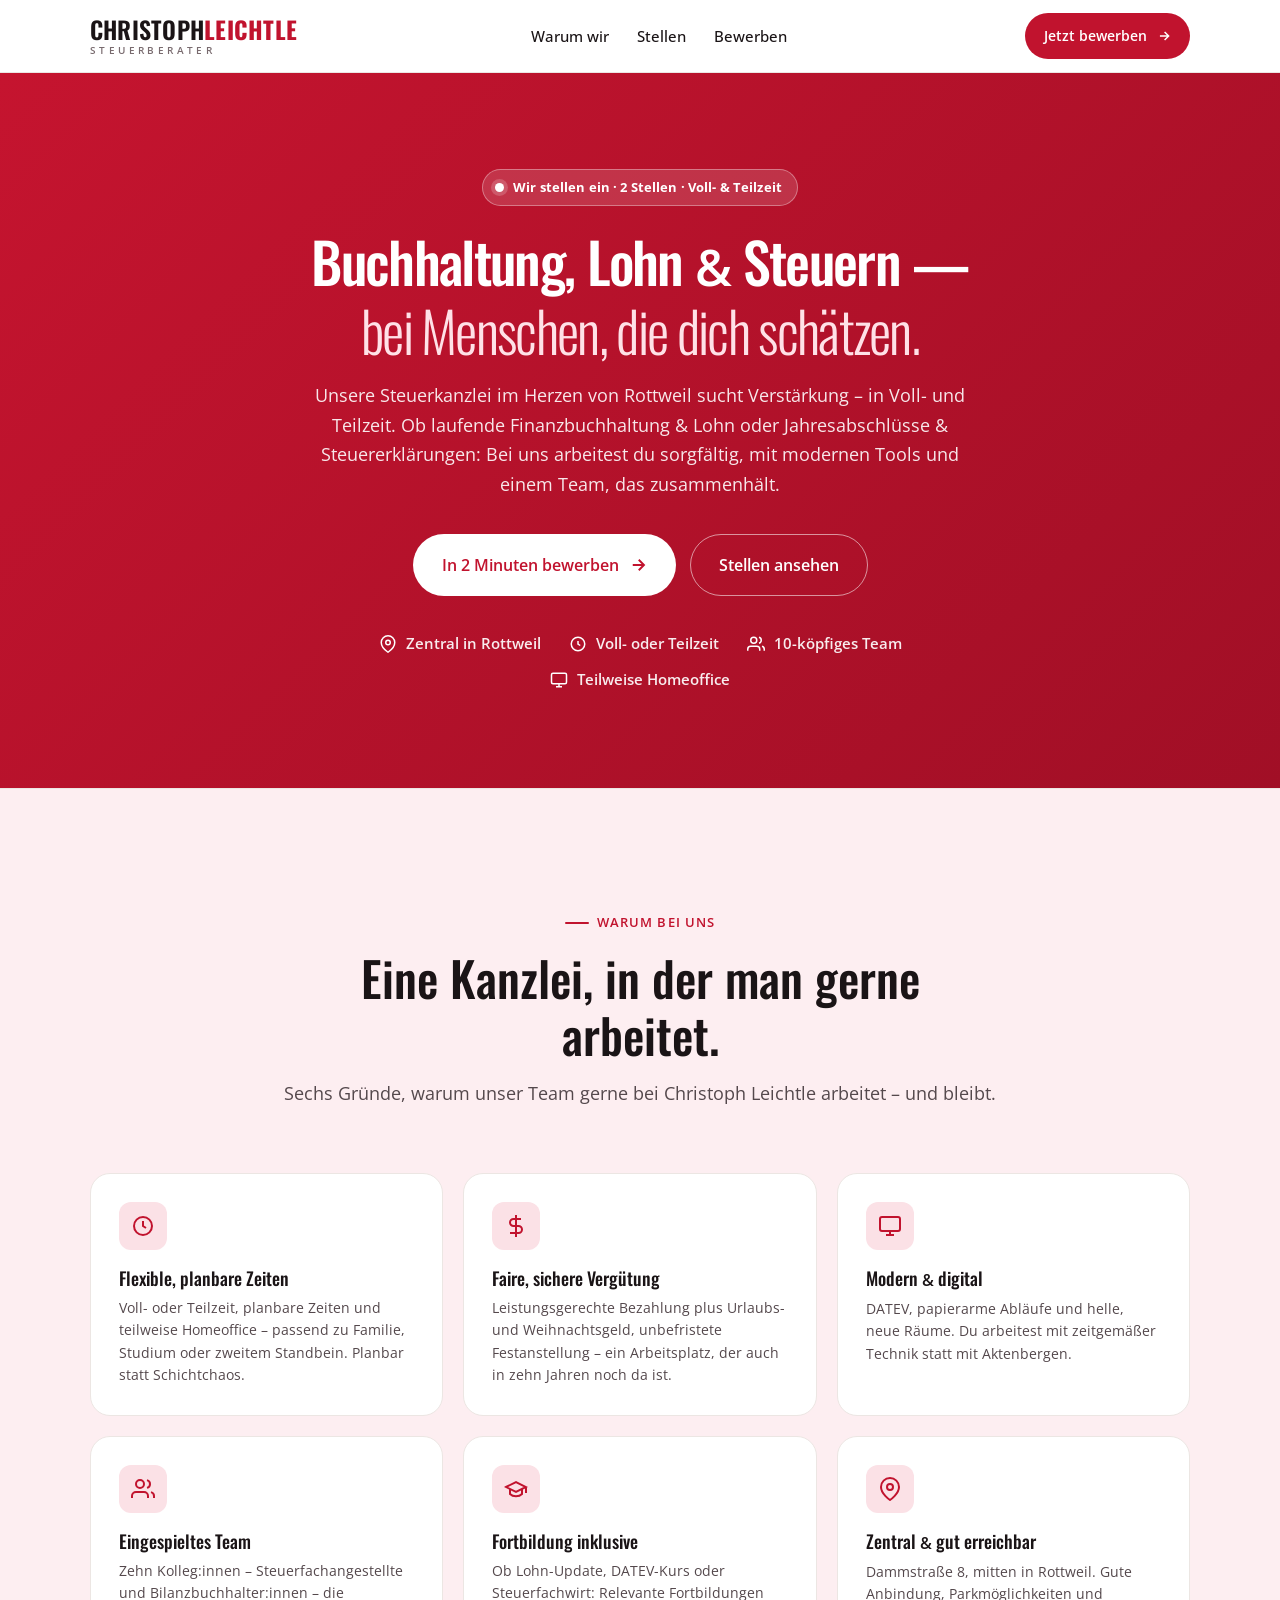
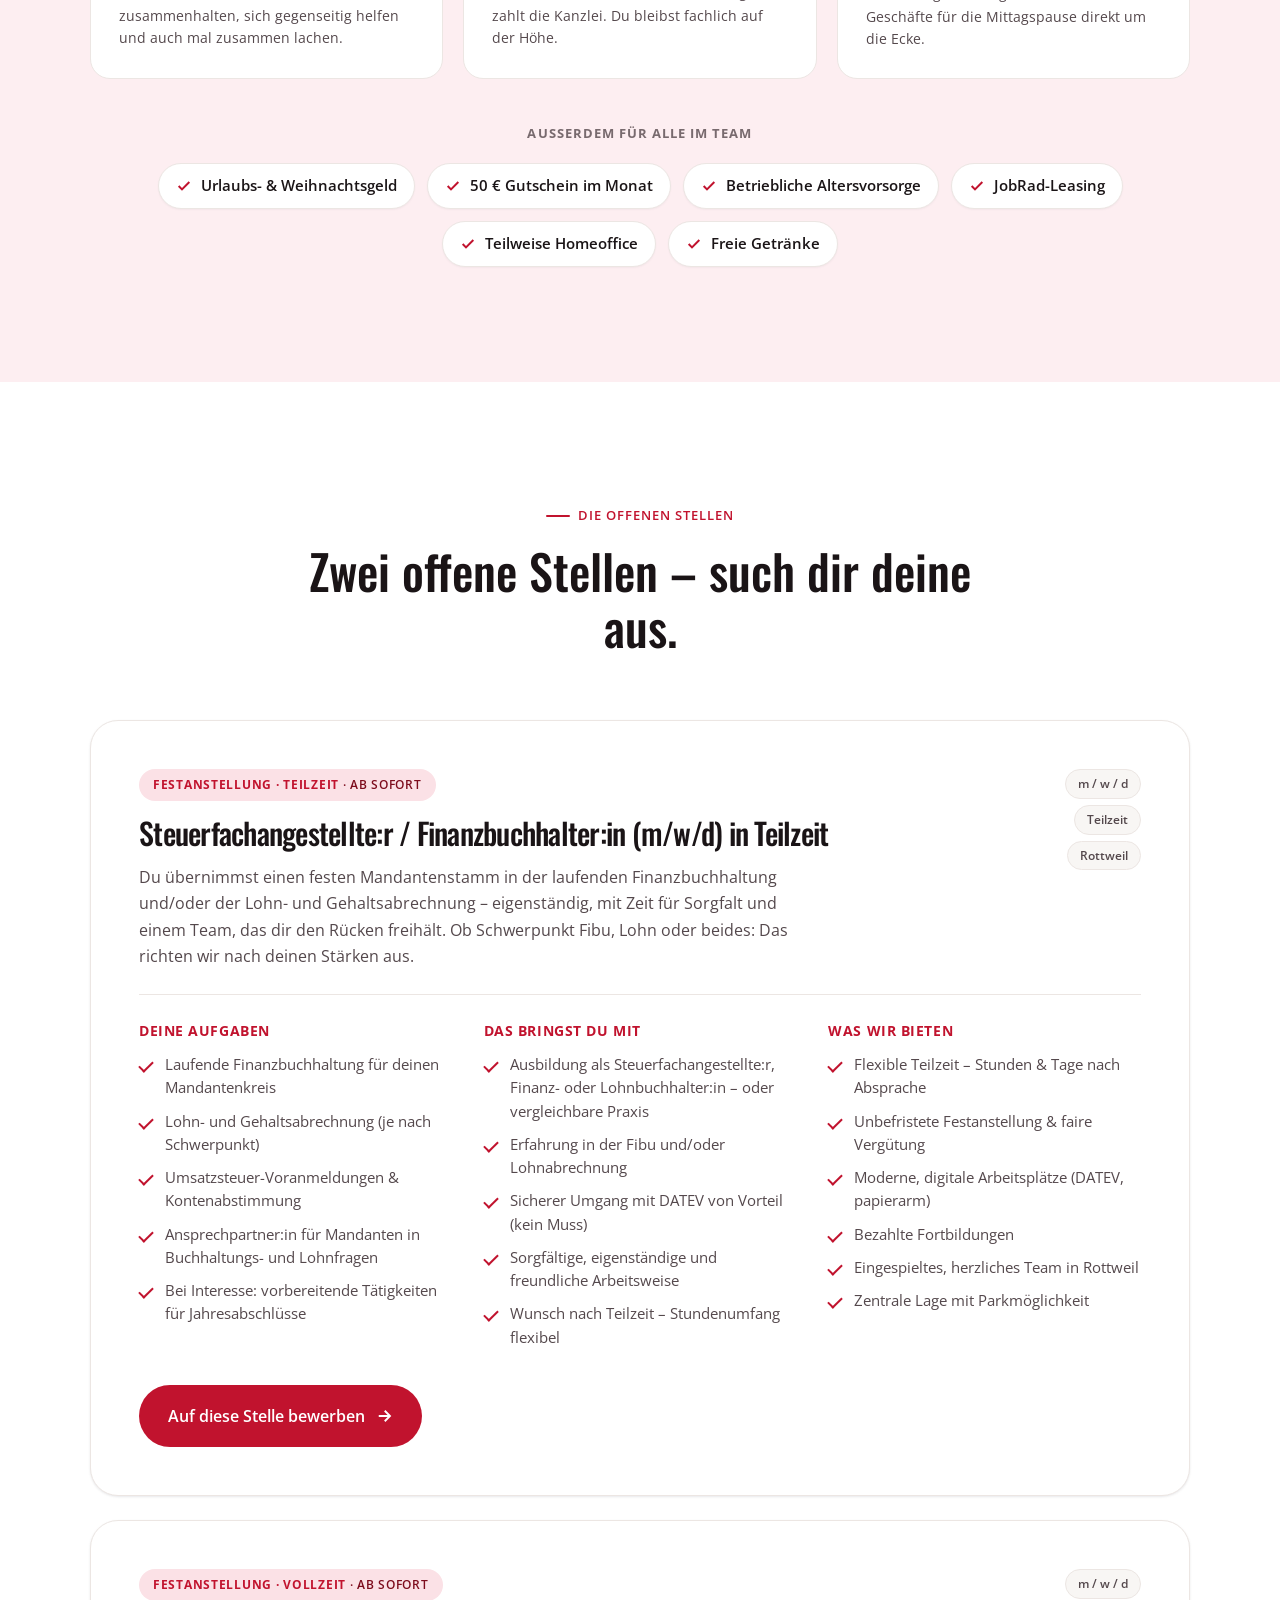
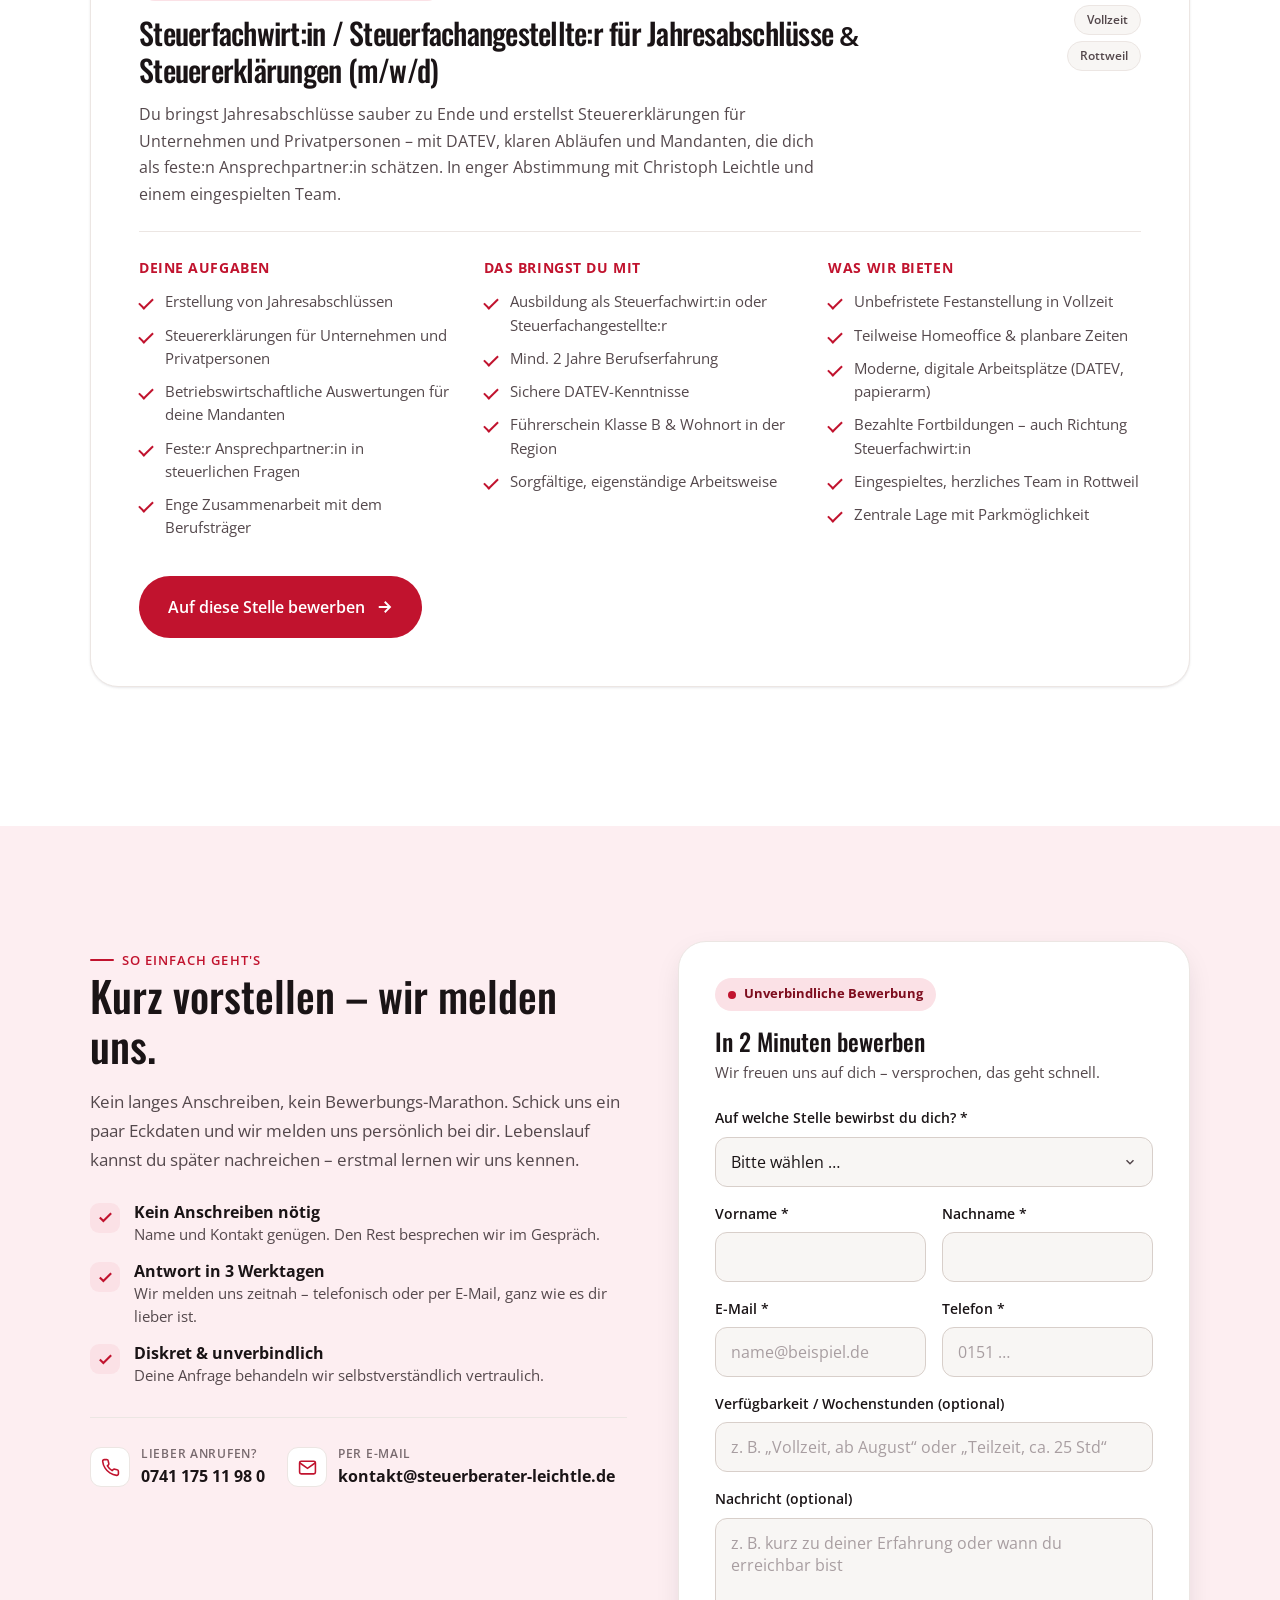
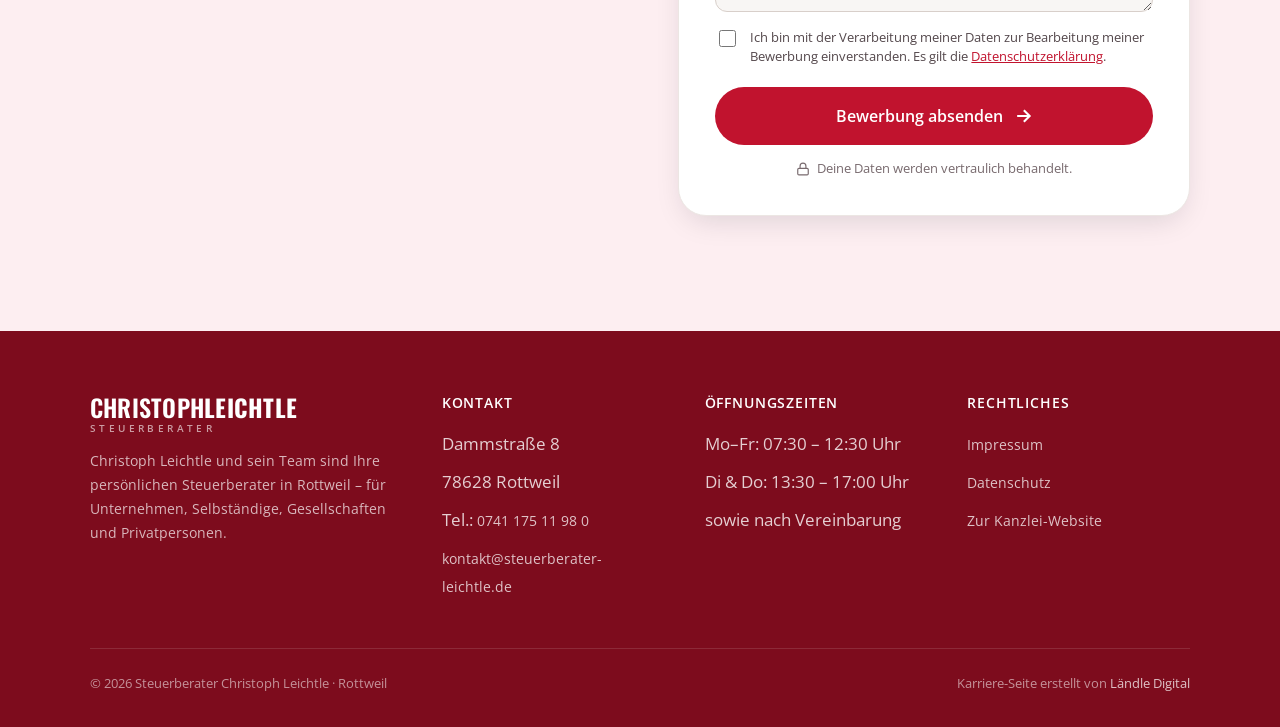
==== commit 79eb0329: "Add files via upload" ====
--- a/index.html
+++ b/index.html
@@ -3,991 +3,2898 @@
 <head>
 <meta charset="UTF-8" />
 <meta name="viewport" content="width=device-width, initial-scale=1.0" />
-<title>KOPP Feinmechanik GmbH · Präzisionsdrehteile im µ-Bereich | Schramberg</title>
-<meta name="description" content="KOPP Feinmechanik fertigt hochpräzise Drehteile und Baugruppen im µ-Bereich für Medizintechnik, Maschinenbau, Lasertechnik, Optische Industrie und Elektrotechnik. Präzisionsfertigung seit 1945 aus Schramberg-Sulgen." />
-<meta name="keywords" content="Feinmechanik, Präzisionsdrehteile, Drehteile, CNC Drehen, Langdrehautomaten, Kurzdrehautomaten, Laserbeschriftung, Teilereinigung, Schramberg, Feindrehteile, Medizintechnik, Maschinenbau" />
-<meta name="author" content="KOPP Feinmechanik GmbH" />
-<link rel="canonical" href="https://www.kopp-feinmechanik.de/" />
-
-<!-- Geo-Tags für lokale Suche -->
-<meta name="geo.region" content="DE-BW" />
-<meta name="geo.placename" content="Schramberg-Sulgen" />
-
-<!-- Open Graph / WhatsApp -->
+<title>Karriere bei Steuerkanzlei Christoph Leichtle, Rottweil · 2 offene Stellen (m/w/d)</title>
+<meta name="description" content="Steuerkanzlei Christoph Leichtle in Rottweil sucht Verstärkung: Finanzbuchhaltung &amp; Lohn (Teilzeit) sowie Steuerfachwirt:in für Jahresabschlüsse &amp; Steuererklärungen (Vollzeit). Modernes Team, faire Vergütung, teilweise Homeoffice. Jetzt in 2 Minuten bewerben." />
+<!-- Paid-Traffic-Landingpage: nicht indexieren -->
+<meta name="robots" content="noindex, follow" />
+
+<!-- Social-Preview (für den Vorschau-Link in WhatsApp / Meta) -->
 <meta property="og:type" content="website" />
-<meta property="og:url" content="https://www.kopp-feinmechanik.de/" />
-<meta property="og:title" content="KOPP Feinmechanik GmbH · Präzisionsteile im µ-Bereich" />
-<meta property="og:description" content="Hochpräzise Drehteile und Baugruppen für anspruchsvolle Industrien. Präzisionsfertigung seit 1945." />
-<meta property="og:image" content="https://www.kopp-feinmechanik.de/og-image.jpg" />
-<meta property="og:locale" content="de_DE" />
-<meta property="og:site_name" content="KOPP Feinmechanik GmbH" />
+<meta property="og:title" content="Karriere bei Steuerkanzlei Leichtle, Rottweil – 2 offene Stellen" />
+<meta property="og:description" content="Buchhaltung & Lohn (Teilzeit) und Steuerfachwirt:in für Jahresabschlüsse & Steuererklärungen (Vollzeit). Modernes Team, faire Vergütung, teilw. Homeoffice." />
+<meta property="og:image" content="assets/og.png" />
 <meta name="twitter:card" content="summary_large_image" />
 
-<link rel="preconnect" href="https://fonts.googleapis.com" />
-<link rel="preconnect" href="https://fonts.gstatic.com" crossorigin />
-<link href="https://fonts.googleapis.com/css2?family=Sora:wght@400;500;600;700;800&family=Inter:wght@400;500;600;700&display=swap" rel="stylesheet" />
+
+
 
 <style>
-/* =========================================================
-   KOPP Feinmechanik – Stylesheet
-   Farben & Stil an der bestehenden OnePage orientiert.
-   ========================================================= */
-
-:root{
-  --blue:#1f86cc;          /* Primär-Blau (Buttons, Akzente) */
-  --blue-600:#1a73b0;
-  --blue-700:#155d92;
-  --blue-050:#eaf4fb;
-  --navy:#0c1b2e;          /* Dunkles Navy (Sektionen, FAQ-Toggle) */
-  --navy-700:#13263c;
-  --ink:#16222e;           /* Fließtext / Headlines */
-  --muted:#5c6b7a;         /* Sekundärtext */
-  --line:#e3eaf0;
-  --mist:#f3f7fa;          /* helle Sektion */
-  --white:#fff;
-
-  --radius:16px;
-  --radius-sm:10px;
-  --shadow:0 10px 30px rgba(15,40,70,.08);
-  --shadow-lg:0 24px 60px rgba(15,40,70,.14);
-  --maxw:1180px;
-  --ease:cubic-bezier(.22,.61,.36,1);
-}
-
-*,*::before,*::after{box-sizing:border-box}
-html{scroll-behavior:smooth;-webkit-text-size-adjust:100%}
-body{
-  margin:0;
-  font-family:"Inter",system-ui,-apple-system,Segoe UI,Roboto,sans-serif;
-  color:var(--ink);
-  background:var(--white);
-  line-height:1.65;
-  font-size:17px;
-  overflow-x:hidden;
-}
-img{max-width:100%;display:block}
-a{color:inherit;text-decoration:none}
-h1,h2,h3,h4{font-family:"Sora",system-ui,sans-serif;line-height:1.15;margin:0;color:var(--ink);letter-spacing:-.01em}
-
-.container{width:100%;max-width:var(--maxw);margin:0 auto;padding:0 24px}
-.center{text-align:center}
-.nowrap{white-space:nowrap}
-
-/* ---------- Buttons ---------- */
-.btn{
-  display:inline-flex;align-items:center;justify-content:center;gap:.5em;
-  font-family:"Sora",sans-serif;font-weight:600;font-size:16px;
-  padding:14px 26px;border-radius:var(--radius-sm);border:1.5px solid transparent;
-  cursor:pointer;transition:transform .15s var(--ease),background .2s,box-shadow .2s,color .2s;
-  text-align:center;line-height:1.2;
-}
-.btn--primary{background:var(--blue);color:#fff;box-shadow:0 8px 20px rgba(31,134,204,.28)}
-.btn--primary:hover{background:var(--blue-600);transform:translateY(-2px);box-shadow:0 12px 26px rgba(31,134,204,.36)}
-.btn--light{background:#fff;color:var(--ink);border-color:#fff}
-.btn--light:hover{background:transparent;color:#fff;border-color:rgba(255,255,255,.7);transform:translateY(-2px)}
-.btn--lg{padding:16px 34px;font-size:17px}
-.btn--block{width:100%}
-
-/* ---------- Header / Nav ---------- */
-.site-header{
-  position:sticky;top:0;z-index:60;
-  background:rgba(255,255,255,.92);backdrop-filter:saturate(180%) blur(10px);
-  border-bottom:1px solid transparent;transition:box-shadow .25s,border-color .25s;
-}
-.site-header.is-stuck{box-shadow:0 6px 24px rgba(15,40,70,.07);border-color:var(--line)}
-.nav{display:flex;align-items:center;justify-content:space-between;gap:24px;min-height:74px}
-.nav__links{display:flex;align-items:center;gap:30px}
-.nav__links a{font-family:"Sora",sans-serif;font-weight:500;color:var(--ink);font-size:15.5px;transition:color .2s}
-.nav__links a:hover{color:var(--blue)}
-.nav__cta{color:#fff !important}
-.nav__toggle{display:none;flex-direction:column;gap:5px;background:none;border:0;padding:10px;cursor:pointer}
-.nav__toggle span{width:24px;height:2.5px;background:var(--ink);border-radius:2px;transition:.25s var(--ease)}
-.nav__toggle[aria-expanded="true"] span:nth-child(1){transform:translateY(7.5px) rotate(45deg)}
-.nav__toggle[aria-expanded="true"] span:nth-child(2){opacity:0}
-.nav__toggle[aria-expanded="true"] span:nth-child(3){transform:translateY(-7.5px) rotate(-45deg)}
-
-/* ---------- Brand / Logo (nachgebaut) ---------- */
-.brand{display:inline-flex;flex-direction:column;align-items:flex-start;line-height:1;color:var(--blue)}
-.brand__img{height:48px;width:auto;display:block}
-.brand__fallback{display:none;flex-direction:column;align-items:flex-start;line-height:1}
-.brand__word{display:flex;align-items:center;font-family:"Sora",sans-serif;font-weight:800;font-size:30px;letter-spacing:.02em;color:var(--blue)}
-.brand__ring{width:.92em;height:.92em;margin:0 .01em;color:var(--blue)}
-.brand__sub{font-family:"Sora",sans-serif;font-weight:600;font-size:11px;letter-spacing:.42em;color:var(--blue);margin-top:3px;padding-left:2px}
-.brand--light,.brand--light .brand__word,.brand--light .brand__sub,.brand--light .brand__ring{color:#fff}
-
-/* ---------- Headlines: Akzent-Unterstrich (wie Original) ---------- */
-.h-accent{
-  font-size:clamp(28px,4.4vw,46px);font-weight:700;
-  text-decoration:underline;text-decoration-color:var(--blue);
-  text-decoration-thickness:4px;text-underline-offset:10px;
-  margin-bottom:18px;
-}
-.h-accent--light{color:#fff;text-decoration-color:var(--blue)}
-.h-accent.center{margin-left:auto;margin-right:auto}
-
-/* ---------- Marker-Highlight (wie Original) ---------- */
-.mark{
-  display:inline;background:var(--blue);color:#fff;
-  padding:.06em .3em;border-radius:5px;
-  box-decoration-break:clone;-webkit-box-decoration-break:clone;
-  font-weight:700;line-height:1.5;
-}
-.mark--lg{font-size:1.05em}
-
-/* ---------- Sektionen ---------- */
-.section{padding:84px 0}
-.section--mist{background:var(--mist)}
-.section--navy{background:var(--navy);color:#e8eef4}
-.section--navy p{color:#b9c6d3}
-.section__head{max-width:720px;margin:0 auto 52px}
-.lead{font-size:19px;color:var(--muted)}
-.lead.center{margin-left:auto;margin-right:auto}
-.section__cta{margin-top:48px}
-
-/* ---------- HERO ---------- */
-.hero{position:relative;color:#fff;overflow:hidden;isolation:isolate}
-.hero__bg{
-  position:absolute;inset:0;z-index:-2;
+/* style.css (inline) */
+/* ==========================================================================
+   Steuerkanzlei Christoph Leichtle – Karriere-Landingpage Stylesheet
+   CI-Crimson, professionell · Basis: Ländle-Digital Kunden-Template
+   ========================================================================== */
+
+:root {
+  /* Color tokens – CI Steuerberater Leichtle (Crimson) */
+  --bg: #ffffff;
+  --surface: #f8f6f4;
+  --surface-soft: #fdf2f4;
+  --surface-mute: #f3f1ef;
+  --primary: #c1132e;
+  --primary-hover: #a00f26;
+  --primary-soft: #fbe1e6;
+  --primary-deep: #7d0c1d;
+  --accent: #d6263f;
+  --text: #1a1416;
+  --text-muted: #54484c;
+  --text-soft: #786a6e;
+  --border: #ece6e3;
+  --border-strong: #d8cfca;
+  --danger: #dc2626;
+  --success: #16a34a;
+
+  /* Typography */
+  --font-display: "Oswald", "Arial Narrow", system-ui, sans-serif;
+  --font-body: "Open Sans", -apple-system, BlinkMacSystemFont, "Segoe UI", Arial, sans-serif;
+
+  /* Shape */
+  --radius-sm: 8px;
+  --radius: 12px;
+  --radius-lg: 20px;
+  --radius-xl: 28px;
+  --radius-pill: 999px;
+
+  /* Shadow */
+  --shadow-xs: 0 1px 2px rgba(15, 23, 42, .04);
+  --shadow-sm: 0 1px 2px rgba(15, 23, 42, .04), 0 1px 3px rgba(15, 23, 42, .06);
+  --shadow-md: 0 4px 6px -1px rgba(15, 23, 42, .05), 0 10px 20px -8px rgba(15, 23, 42, .1);
+  --shadow-lg: 0 10px 30px -8px rgba(15, 23, 42, .15);
+  --shadow-glow: 0 20px 40px -16px rgba(193, 19, 46, .28);
+
+  /* Layout */
+  --maxw: 1180px;
+  --gutter: clamp(20px, 4vw, 40px);
+}
+
+/* Reset --------------------------------------------------------------- */
+*, *::before, *::after { box-sizing: border-box; }
+html { scroll-behavior: smooth; -webkit-text-size-adjust: 100%; }
+body {
+  margin: 0;
+  font-family: var(--font-body);
+  font-size: 17px;
+  line-height: 1.65;
+  color: var(--text);
+  background: var(--bg);
+  -webkit-font-smoothing: antialiased;
+  -moz-osx-font-smoothing: grayscale;
+}
+img, svg, video { display: block; max-width: 100%; height: auto; }
+a { color: var(--primary); text-decoration: none; transition: color .15s ease; }
+a:hover { color: var(--primary-hover); }
+button { font-family: inherit; cursor: pointer; }
+h1, h2, h3, h4 {
+  font-family: var(--font-display);
+  font-weight: 500;
+  letter-spacing: 0;
+  line-height: 1.18;
+  color: var(--text);
+  margin: 0;
+}
+p { margin: 0; }
+ul, ol { margin: 0; padding: 0; list-style: none; }
+
+/* Layout helpers ------------------------------------------------------ */
+.shell { width: 100%; max-width: var(--maxw); margin-inline: auto; padding-inline: var(--gutter); }
+.section { padding-block: clamp(64px, 9vw, 120px); }
+.section--soft { background: var(--surface); }
+.section--mint { background: var(--surface-soft); }
+.section--dark { background: var(--primary-deep); color: #fff; }
+.section--dark h1, .section--dark h2, .section--dark h3 { color: #fff; }
+
+.section-head { max-width: 720px; margin: 0 auto clamp(40px, 6vw, 64px); text-align: center; }
+.section-head--left { margin-inline: 0; text-align: left; }
+.section-head .eyebrow { margin-bottom: 16px; }
+.section-head h2 { font-size: clamp(32px, 4vw, 48px); margin-bottom: 16px; }
+.section-head p { color: var(--text-muted); font-size: 18px; }
+
+.eyebrow {
+  display: inline-flex;
+  align-items: center;
+  gap: 8px;
+  font-size: 13px;
+  font-weight: 600;
+  letter-spacing: .08em;
+  text-transform: uppercase;
+  color: var(--primary);
+  font-family: var(--font-body);
+}
+.eyebrow::before {
+  content: "";
+  width: 24px;
+  height: 2px;
+  background: var(--primary);
+  border-radius: 2px;
+}
+.eyebrow--center { justify-content: center; }
+
+/* Buttons ------------------------------------------------------------- */
+.btn {
+  display: inline-flex;
+  align-items: center;
+  justify-content: center;
+  gap: 10px;
+  padding: 14px 22px;
+  font-family: var(--font-body);
+  font-size: 15px;
+  font-weight: 600;
+  border-radius: var(--radius-pill);
+  border: 1.5px solid transparent;
+  transition: all .2s ease;
+  cursor: pointer;
+  white-space: nowrap;
+}
+.btn--primary {
+  background: var(--primary);
+  color: #fff;
+}
+.btn--primary:hover {
+  background: var(--primary-hover);
+  color: #fff;
+  transform: translateY(-2px);
+  box-shadow: var(--shadow-glow);
+}
+.btn--ghost {
+  background: transparent;
+  color: var(--text);
+  border-color: var(--border-strong);
+}
+.btn--ghost:hover {
+  border-color: var(--primary);
+  color: var(--primary);
+  background: var(--primary-soft);
+}
+.btn--white {
+  background: #fff;
+  color: var(--primary-deep);
+}
+.btn--white:hover {
+  background: var(--surface-soft);
+  color: var(--primary-deep);
+  transform: translateY(-2px);
+}
+.btn--lg { padding: 17px 28px; font-size: 16px; }
+.btn--sm { padding: 10px 18px; font-size: 14px; }
+.btn--block { width: 100%; }
+
+/* Topbar -------------------------------------------------------------- */
+.topbar {
+  position: sticky;
+  top: 0;
+  z-index: 100;
+  background: rgba(255, 255, 255, .85);
+  backdrop-filter: saturate(180%) blur(14px);
+  -webkit-backdrop-filter: saturate(180%) blur(14px);
+  border-bottom: 1px solid var(--border);
+}
+.topbar__inner {
+  display: flex;
+  align-items: center;
+  justify-content: space-between;
+  gap: 24px;
+  height: 72px;
+}
+.topbar__logo {
+  display: flex;
+  align-items: center;
+  gap: 12px;
+  font-family: var(--font-display);
+  font-size: 20px;
+  font-weight: 600;
+  letter-spacing: -0.02em;
+  color: var(--text);
+}
+.topbar__logo:hover { color: var(--primary); }
+.topbar__logo-mark {
+  width: 44px;
+  height: 44px;
+  border-radius: 10px;
+  flex-shrink: 0;
+  overflow: hidden;
+  display: block;
+}
+.topbar__logo-mark img,
+.topbar__logo-mark svg {
+  width: 100%;
+  height: 100%;
+  display: block;
+}
+.topbar__logo small {
+  display: block;
+  font-family: var(--font-body);
+  font-size: 11px;
+  font-weight: 500;
+  letter-spacing: .14em;
+  text-transform: uppercase;
+  color: var(--text-muted);
+  margin-top: 2px;
+}
+.topbar__nav {
+  display: flex;
+  align-items: center;
+  gap: 28px;
+}
+.topbar__nav a {
+  font-size: 15px;
+  font-weight: 500;
+  color: var(--text);
+  position: relative;
+}
+.topbar__nav a:hover { color: var(--primary); }
+.topbar__nav a.is-active { color: var(--primary); }
+.topbar__nav a.is-active::after {
+  content: "";
+  position: absolute;
+  left: 0; right: 0; bottom: -6px;
+  height: 2px;
+  background: var(--primary);
+  border-radius: 2px;
+}
+.topbar__cta { margin-left: 4px; }
+
+.burger {
+  display: none;
+  width: 42px; height: 42px;
+  border: 1px solid var(--border);
+  background: #fff;
+  border-radius: var(--radius);
+  position: relative;
+}
+.burger span {
+  position: absolute; left: 11px; right: 11px;
+  height: 2px; background: var(--text); border-radius: 2px;
+  transition: .2s ease;
+}
+.burger span:nth-child(1) { top: 14px; }
+.burger span:nth-child(2) { top: 20px; }
+.burger span:nth-child(3) { top: 26px; }
+.burger.is-open span:nth-child(1) { top: 20px; transform: rotate(45deg); }
+.burger.is-open span:nth-child(2) { opacity: 0; }
+.burger.is-open span:nth-child(3) { top: 20px; transform: rotate(-45deg); }
+.topbar__mobile {
+  display: none;
+  flex-direction: column;
+  gap: 8px;
+  padding: 16px var(--gutter) 24px;
+  background: #fff;
+  border-bottom: 1px solid var(--border);
+}
+.topbar__mobile a {
+  padding: 12px 14px;
+  border-radius: var(--radius);
+  font-weight: 500;
+  color: var(--text);
+}
+.topbar__mobile a:hover { background: var(--surface); color: var(--primary); }
+.topbar__mobile.is-open { display: flex; }
+
+@media (max-width: 920px) {
+  .topbar__nav, .topbar__cta { display: none; }
+  .burger { display: block; }
+}
+
+/* Hero ---------------------------------------------------------------- */
+.hero {
+  position: relative;
+  padding-block: clamp(60px, 8vw, 110px) clamp(80px, 10vw, 140px);
+  overflow: hidden;
   background:
-    radial-gradient(100% 80% at 78% 8%, rgba(31,134,204,.20), transparent 55%),
-    linear-gradient(135deg,#0c1c30 0%, #143a5e 55%, #155d92 100%);
-  background-color:#0e2640;
-}
-/* FOTO OPTIONAL: hier ein Gebäudefoto via background-image ergänzen. */
-.hero__inner{padding:64px 24px 72px}
-.hero__grid{display:grid;grid-template-columns:1.1fr .9fr;gap:40px;align-items:end}
-.hero__title{font-size:clamp(34px,5.6vw,62px);font-weight:800;letter-spacing:-.02em;color:#fff}
-.hero__title{position:relative;display:inline-block}
-.hero__title::after{content:"";display:block;width:170px;height:5px;background:var(--blue);border-radius:3px;margin-top:22px}
-.hero__lead{font-size:19px;color:#cdd8e3;margin:0 0 28px}
-.hero__actions{display:flex;flex-wrap:wrap;gap:14px}
-
-.stats{display:grid;grid-template-columns:repeat(4,1fr);gap:18px;margin-top:62px}
-.stat{
-  background:rgba(255,255,255,.07);border:1px solid rgba(255,255,255,.14);
-  border-radius:var(--radius);padding:24px 22px;backdrop-filter:blur(6px);
-  transition:transform .25s var(--ease),background .25s;
-}
-.stat:hover{transform:translateY(-4px);background:rgba(255,255,255,.11)}
-.stat__icon{
-  width:38px;height:38px;border-radius:9px;background:var(--blue);color:#fff;
-  display:grid;place-items:center;font-size:13px;margin-bottom:16px;
-}
-.stat__num{font-family:"Sora",sans-serif;font-weight:700;font-size:23px;color:#fff;line-height:1.2}
-.stat__label{font-size:14px;color:#aebccb;margin-top:8px}
-
-/* ---------- Split (Über uns) ---------- */
-.split{display:grid;grid-template-columns:1fr 1fr;gap:48px;align-items:center}
-.split__text p{color:var(--muted);margin:0 0 16px}
-.split__text p:first-of-type{font-size:19px;color:var(--ink)}
-
-/* ---------- Media / Platzhalter ---------- */
-.media{position:relative;border-radius:var(--radius);overflow:hidden;background:var(--mist);box-shadow:var(--shadow)}
-.media img{width:100%;height:100%;object-fit:cover}
-.media__hint{display:none}
-.media--portrait{aspect-ratio:4/3}
-.media--tall{aspect-ratio:3/4}
-/* Platzhalter-Optik, wenn kein Bild vorhanden */
-.media--ph{background:var(--mist);border:1px solid var(--line);box-shadow:none;min-height:220px}
-.media--ph::before{
-  content:"";position:absolute;left:50%;top:calc(50% - 10px);transform:translate(-50%,-50%);
-  width:44px;height:36px;border:2px solid #c2d1de;border-radius:8px;
-}
-.media--ph .media__hint{
-  display:block;position:absolute;left:0;right:0;bottom:16px;text-align:center;
-  color:#93a3b1;font-size:12.5px;letter-spacing:.03em;font-family:"Sora",sans-serif;
-}
-.media--vintage.media--ph{background:var(--mist)}
-
-/* ---------- Features (3 Spalten) ---------- */
-.features{display:grid;grid-template-columns:repeat(3,1fr);gap:26px;margin-top:64px}
-.feature,.point{background:#fff}
-.feature__icon{
-  width:52px;height:52px;border-radius:12px;background:var(--blue);color:#fff;
-  display:grid;place-items:center;margin-bottom:18px;
-}
-.feature__icon svg,.contact__ico svg{width:26px;height:26px;fill:none;stroke:currentColor;stroke-width:1.8;stroke-linecap:round;stroke-linejoin:round}
-.feature h3,.point h3{font-size:21px;margin-bottom:10px}
-.feature p,.point p{color:var(--muted);margin:0}
-
-/* ---------- Heritage ---------- */
-.heritage{display:grid;grid-template-columns:1fr 1fr 1fr;gap:42px;align-items:start}
-.heritage__story p{color:var(--muted);margin:14px 0}
-.heritage__story h2{margin-bottom:22px}
-.heritage__media .media{aspect-ratio:4/5;align-self:start}
-.heritage__points{display:flex;flex-direction:column;gap:34px}
-.point .feature__icon{width:46px;height:46px;border-radius:11px;margin-bottom:14px}
-.quote{margin:30px 0 0;padding:24px;background:#fff;border:1px solid var(--line);border-radius:var(--radius);box-shadow:var(--shadow)}
-.section--mist .quote{background:#fff}
-.quote__avatar{
-  display:inline-grid;place-items:center;width:52px;height:52px;border-radius:50%;
-  background:var(--navy);color:#fff;font-family:"Sora",sans-serif;font-weight:700;font-size:18px;margin-bottom:14px;
-}
-.quote blockquote{margin:0;font-family:"Sora",sans-serif;font-weight:600;font-size:20px;line-height:1.4;color:var(--ink)}
-.quote figcaption{margin-top:12px;color:var(--muted);font-size:15px}
-
-/* ---------- Leistungs-Karten ---------- */
-.cards{display:grid;grid-template-columns:repeat(3,1fr);gap:26px}
-.card-svc{
-  display:flex;flex-direction:column;gap:12px;
-  background:#fff;border:1px solid var(--line);border-radius:var(--radius);
-  padding:30px 28px;box-shadow:var(--shadow);
-  transition:transform .25s var(--ease),box-shadow .25s,border-color .25s;
-}
-.card-svc:hover{transform:translateY(-5px);box-shadow:var(--shadow-lg);border-color:#cfe0ee}
-.card-svc__icon{
-  width:52px;height:52px;border-radius:12px;background:var(--blue-050);color:var(--blue);
-  display:grid;place-items:center;margin-bottom:6px;
-}
-.card-svc__icon svg{width:26px;height:26px;fill:none;stroke:currentColor;stroke-width:1.8;stroke-linecap:round;stroke-linejoin:round}
-.card-svc h3{color:var(--ink);font-size:22px}
-.card-svc p{color:var(--muted);margin:0;font-size:15.5px}
-
-/* ---------- Leistungs-Detail (alternierend) ---------- */
-.svc-detail{display:grid;grid-template-columns:1fr 1fr;gap:48px;align-items:center;margin-top:70px;scroll-margin-top:100px}
-.svc-detail--reverse .svc-detail__media{order:-1}
-.svc-detail__text p{color:var(--muted);margin:0 0 14px}
-.svc-detail__text h3{font-size:clamp(24px,3vw,32px);margin-bottom:22px}
-.svc-detail__media .media{aspect-ratio:4/3}
-
-/* ---------- Qualität ---------- */
-.quality{display:grid;grid-template-columns:1fr 1fr;gap:48px;align-items:center}
-.quality__media{display:grid;grid-template-columns:1fr 1fr;gap:18px}
-.quality__media .media{aspect-ratio:3/4}
-.checks{list-style:none;padding:0;margin:26px 0 0;display:flex;flex-direction:column;gap:16px}
-.checks li{display:flex;align-items:center;gap:14px;font-family:"Sora",sans-serif;font-weight:500;font-size:18px}
-.checks__box{
-  flex:0 0 auto;width:30px;height:30px;border-radius:8px;background:var(--blue);color:#fff;
-  display:grid;place-items:center;font-size:16px;font-weight:700;
-}
-
-/* ---------- FAQ ---------- */
-.faq{display:grid;grid-template-columns:.85fr 1.15fr;gap:48px;align-items:start}
-.faq__aside h2{margin-bottom:34px}
-.faq__cta{margin-top:40px}
-.faq__cta p{font-family:"Sora",sans-serif;font-weight:600;color:var(--ink);margin:0 0 16px;font-size:18px}
-.faq__list{display:flex;flex-direction:column;gap:14px}
-.acc{background:var(--blue);border-radius:12px;overflow:hidden;color:#fff;transition:background .2s}
-.acc summary{
-  list-style:none;cursor:pointer;display:flex;align-items:center;justify-content:space-between;gap:16px;
-  padding:20px 22px;font-family:"Sora",sans-serif;font-weight:600;font-size:17.5px;
-}
-.acc summary::-webkit-details-marker{display:none}
-.acc__ico{
-  flex:0 0 auto;width:38px;height:38px;border-radius:9px;background:var(--navy);color:#fff;
-  display:grid;place-items:center;font-size:24px;font-weight:400;transition:transform .25s var(--ease);
-}
-.acc[open] .acc__ico{transform:rotate(45deg)}
-.acc__body{padding:0 22px 22px}
-.acc__body p{margin:0;color:#eaf2fb;font-family:"Inter",sans-serif;font-weight:400;font-size:16px;line-height:1.6}
-
-/* ---------- Kontakt ---------- */
-.contact{display:grid;grid-template-columns:1fr 1.05fr;gap:54px;align-items:start}
-.contact__intro p{color:#b9c6d3;font-size:18px}
-.contact__info{list-style:none;padding:0;margin:30px 0 0;display:flex;flex-direction:column;gap:20px}
-.contact__info li{display:flex;align-items:flex-start;gap:16px;color:#e8eef4;line-height:1.5}
-.contact__info a{color:#e8eef4}
-.contact__info a:hover{color:#fff;text-decoration:underline}
-.contact__ico{flex:0 0 auto;width:42px;height:42px;border-radius:10px;background:rgba(255,255,255,.1);color:#7fc0ef;display:grid;place-items:center}
-
-.contact__form{background:#fff;border-radius:var(--radius);padding:30px;box-shadow:var(--shadow-lg)}
-.hp{position:absolute;left:-9999px;opacity:0}
-.field{margin-bottom:16px}
-.field-row{display:grid;grid-template-columns:1fr 1fr;gap:16px}
-.field label{display:block;font-family:"Sora",sans-serif;font-weight:500;font-size:14px;color:var(--ink);margin-bottom:7px}
-.field input,.field textarea{
-  width:100%;padding:13px 15px;border:1.5px solid var(--line);border-radius:var(--radius-sm);
-  font-family:"Inter",sans-serif;font-size:16px;color:var(--ink);background:#fcfdfe;transition:border-color .2s,box-shadow .2s;
-}
-.field input:focus,.field textarea:focus{outline:none;border-color:var(--blue);box-shadow:0 0 0 3px rgba(31,134,204,.15)}
-.field textarea{resize:vertical}
-.consent{display:flex;gap:12px;align-items:flex-start;margin:8px 0 20px;font-size:14px;color:var(--muted);line-height:1.5}
-.consent input{margin-top:3px;width:18px;height:18px;flex:0 0 auto;accent-color:var(--blue)}
-.consent a{color:var(--blue);text-decoration:underline}
-.form-note{text-align:center;font-size:14px;color:var(--muted);margin:16px 0 0}
-.form-note a{color:var(--blue)}
-.contact__form-success{text-align:center;padding:30px 10px}
-.contact__form-success-icon{width:64px;height:64px;border-radius:50%;background:var(--blue);color:#fff;display:grid;place-items:center;font-size:32px;margin:0 auto 18px}
-.contact__form-success h3{font-size:24px;margin-bottom:8px}
-.contact__form-success p{color:var(--muted)}
-
-/* ---------- Footer ---------- */
-.site-footer{background:#08131f;color:#9fb0bf;padding:64px 0 0}
-.footer__grid{display:grid;grid-template-columns:1.6fr 1fr 1fr 1fr;gap:36px;padding-bottom:46px}
-.footer__brand p{margin:18px 0 0;max-width:280px;font-size:15px}
-.footer__col h4{font-size:14px;letter-spacing:.08em;text-transform:uppercase;color:#fff;margin-bottom:16px}
-.footer__col a,.footer__col p{display:block;color:#9fb0bf;margin:0 0 9px;font-size:15px;transition:color .2s}
-.footer__col a:hover{color:#fff}
-.footer__bottom{border-top:1px solid rgba(255,255,255,.08);padding-top:22px;padding-bottom:28px}
-.footer__bottom p{margin:0;font-size:14px;color:#7a8a99}
-
-/* ---------- Rechtliche Seiten ---------- */
-.legal{padding:64px 0 80px}
-.legal__head{max-width:820px;margin:0 auto 40px}
-.legal__head h1{font-size:clamp(32px,5vw,48px);text-decoration:underline;text-decoration-color:var(--blue);text-decoration-thickness:4px;text-underline-offset:10px}
-.legal__body{max-width:820px;margin:0 auto}
-.legal__body h2{font-size:23px;margin:38px 0 12px;color:var(--ink)}
-.legal__body h3{font-size:18px;margin:26px 0 8px;color:var(--blue-700)}
-.legal__body p{color:#3f4d5a;margin:0 0 14px}
-.legal__body ul{color:#3f4d5a;margin:0 0 14px;padding-left:22px}
-.legal__body li{margin-bottom:6px}
-.legal__body a{color:var(--blue);text-decoration:underline;word-break:break-word}
-.legal__back{display:inline-flex;align-items:center;gap:8px;margin-bottom:8px;color:var(--blue);font-family:"Sora",sans-serif;font-weight:600}
-.legal address{font-style:normal}
-
-/* ---------- Sticky CTA (mobil) ---------- */
-.sticky-cta{
-  position:fixed;left:50%;bottom:18px;transform:translateX(-50%) translateY(140%);
-  z-index:55;background:var(--blue);color:#fff;font-family:"Sora",sans-serif;font-weight:600;
-  padding:14px 30px;border-radius:50px;box-shadow:0 12px 30px rgba(31,134,204,.45);
-  transition:transform .3s var(--ease);
-}
-.sticky-cta.show{transform:translateX(-50%) translateY(0)}
-
-/* ---------- Reveal-Animation ---------- */
-[data-reveal]{opacity:0;transform:translateY(26px);transition:opacity .6s var(--ease),transform .6s var(--ease)}
-[data-reveal].in{opacity:1;transform:none}
-
-/* =========================================================
-   RESPONSIVE
-   ========================================================= */
-@media (max-width:980px){
-  .hero__grid{grid-template-columns:1fr;gap:22px;align-items:start}
-  .stats{grid-template-columns:1fr 1fr}
-  .split,.quality,.contact,.faq{grid-template-columns:1fr;gap:34px}
-  .heritage{grid-template-columns:1fr;gap:34px}
-  .heritage__media .media{aspect-ratio:16/10}
-  .features,.cards{grid-template-columns:1fr 1fr}
-  .footer__grid{grid-template-columns:1fr 1fr}
-}
-
-@media (max-width:760px){
-  body{font-size:16px}
-  .section{padding:60px 0}
-  .nav__toggle{display:flex}
-  .nav__links{
-    position:fixed;inset:74px 0 auto 0;flex-direction:column;align-items:stretch;gap:0;
-    background:#fff;border-bottom:1px solid var(--line);padding:8px 24px 22px;
-    transform:translateY(-120%);transition:transform .3s var(--ease);box-shadow:var(--shadow);
+    radial-gradient(ellipse 800px 400px at 90% -10%, var(--primary-soft) 0%, transparent 55%),
+    radial-gradient(ellipse 600px 400px at 5% 90%, #e0f2fe 0%, transparent 55%),
+    #fff;
+}
+.hero__inner {
+  display: grid;
+  grid-template-columns: 1.1fr 1fr;
+  gap: clamp(40px, 6vw, 80px);
+  align-items: center;
+}
+.hero__content > * + * { margin-top: 22px; }
+.hero h1 {
+  font-size: clamp(40px, 5.5vw, 64px);
+  line-height: 1.08;
+  letter-spacing: -0.035em;
+}
+.hero h1 em {
+  font-style: italic;
+  color: var(--primary);
+  font-weight: 400;
+}
+.hero__sub {
+  font-size: clamp(17px, 1.5vw, 19px);
+  color: var(--text-muted);
+  max-width: 560px;
+  line-height: 1.65;
+}
+.hero__cta {
+  display: flex;
+  gap: 14px;
+  flex-wrap: wrap;
+}
+.hero__trust {
+  display: flex;
+  flex-wrap: wrap;
+  gap: 24px;
+  padding-top: 24px;
+  border-top: 1px solid var(--border);
+  margin-top: 32px;
+}
+.hero__trust li {
+  display: flex;
+  align-items: center;
+  gap: 8px;
+  font-size: 14px;
+  color: var(--text-muted);
+}
+.hero__trust svg { color: var(--primary); flex-shrink: 0; }
+
+/* Hero visual card */
+.hero__visual { position: relative; }
+.hero-card {
+  background: #fff;
+  border-radius: var(--radius-xl);
+  padding: 32px;
+  box-shadow: var(--shadow-lg);
+  border: 1px solid var(--border);
+  position: relative;
+  z-index: 2;
+}
+.hero-card__top {
+  display: flex;
+  align-items: center;
+  gap: 16px;
+  padding-bottom: 24px;
+  border-bottom: 1px solid var(--border);
+}
+.hero-card__avatar {
+  width: 64px; height: 64px;
+  border-radius: 50%;
+  background: linear-gradient(135deg, var(--primary), var(--accent));
+  color: #fff;
+  display: grid; place-items: center;
+  font-family: var(--font-display);
+  font-size: 22px;
+  font-weight: 600;
+}
+.hero-card__title { font-size: 18px; margin-bottom: 4px; }
+.hero-card__meta { font-size: 13px; color: var(--text-muted); }
+.hero-card__hours { padding: 20px 0; display: grid; gap: 10px; }
+.hero-card__row {
+  display: flex;
+  justify-content: space-between;
+  align-items: center;
+  font-size: 14px;
+}
+.hero-card__row span:first-child { color: var(--text-muted); }
+.hero-card__row span:last-child { color: var(--text); font-weight: 500; }
+.hero-card__row.is-today {
+  background: var(--primary-soft);
+  margin: 0 -16px;
+  padding: 10px 16px;
+  border-radius: var(--radius);
+  color: var(--primary-deep);
+}
+.hero-card__row.is-today span:first-child { color: var(--primary-deep); font-weight: 600; }
+.hero-card__cta {
+  margin-top: 20px;
+  padding-top: 20px;
+  border-top: 1px solid var(--border);
+}
+.hero-card__cta .btn { width: 100%; }
+
+.hero-badge {
+  position: absolute;
+  background: #fff;
+  border: 1px solid var(--border);
+  border-radius: var(--radius-pill);
+  padding: 10px 16px;
+  font-size: 13px;
+  font-weight: 600;
+  display: flex;
+  align-items: center;
+  gap: 8px;
+  box-shadow: var(--shadow-md);
+  z-index: 3;
+}
+.hero-badge--tl { top: -16px; left: -20px; color: var(--primary); }
+.hero-badge--br { bottom: -16px; right: -20px; color: var(--accent); }
+.hero-badge .pulse {
+  width: 8px; height: 8px;
+  background: var(--success);
+  border-radius: 50%;
+  position: relative;
+}
+.hero-badge .pulse::before {
+  content: ""; position: absolute; inset: -4px;
+  border-radius: 50%; border: 2px solid var(--success);
+  animation: pulse 1.8s ease-out infinite;
+}
+@keyframes pulse {
+  0% { transform: scale(1); opacity: 1; }
+  100% { transform: scale(2); opacity: 0; }
+}
+
+@media (max-width: 860px) {
+  .hero__inner { grid-template-columns: 1fr; }
+  .hero__visual { max-width: 460px; margin: 0 auto; width: 100%; }
+}
+
+/* Trust strip --------------------------------------------------------- */
+.trust-strip {
+  border-block: 1px solid var(--border);
+  padding-block: 28px;
+  background: #fff;
+}
+.trust-strip__inner {
+  display: grid;
+  grid-template-columns: repeat(4, 1fr);
+  gap: 32px;
+  align-items: center;
+  text-align: center;
+}
+.trust-stat__num {
+  font-family: var(--font-display);
+  font-size: 36px;
+  font-weight: 500;
+  color: var(--primary);
+  line-height: 1;
+}
+.trust-stat__label {
+  font-size: 13px;
+  color: var(--text-muted);
+  margin-top: 4px;
+}
+@media (max-width: 640px) {
+  .trust-strip__inner { grid-template-columns: repeat(2, 1fr); gap: 24px; }
+}
+
+/* Services grid ------------------------------------------------------- */
+.services {
+  display: grid;
+  grid-template-columns: repeat(3, 1fr);
+  gap: 20px;
+}
+.service-card {
+  background: #fff;
+  border: 1px solid var(--border);
+  border-radius: var(--radius-lg);
+  padding: 28px;
+  transition: all .25s ease;
+}
+.service-card:hover {
+  border-color: var(--primary);
+  transform: translateY(-4px);
+  box-shadow: var(--shadow-md);
+}
+.service-card__icon {
+  width: 48px; height: 48px;
+  border-radius: var(--radius);
+  background: var(--primary-soft);
+  color: var(--primary);
+  display: grid; place-items: center;
+  margin-bottom: 20px;
+}
+.service-card h3 {
+  font-size: 22px;
+  margin-bottom: 10px;
+}
+.service-card p {
+  color: var(--text-muted);
+  font-size: 15px;
+  line-height: 1.6;
+}
+@media (max-width: 880px) {
+  .services { grid-template-columns: repeat(2, 1fr); }
+}
+@media (max-width: 560px) {
+  .services { grid-template-columns: 1fr; }
+}
+
+/* About split --------------------------------------------------------- */
+.split {
+  display: grid;
+  grid-template-columns: 1fr 1fr;
+  gap: clamp(40px, 6vw, 80px);
+  align-items: center;
+}
+.split--reverse > :first-child { order: 2; }
+.split__media {
+  border-radius: var(--radius-xl);
+  background: linear-gradient(135deg, var(--primary-soft), #e0f2fe);
+  aspect-ratio: 4 / 5;
+  position: relative;
+  overflow: hidden;
+}
+.split__media-inner {
+  position: absolute; inset: 0;
+  display: grid; place-items: center;
+  font-family: var(--font-display);
+  font-size: 120px;
+  color: rgba(193, 19, 46, .25);
+  letter-spacing: -0.05em;
+}
+.split__content > * + * { margin-top: 20px; }
+.split__content h2 {
+  font-size: clamp(30px, 3.6vw, 42px);
+}
+.split__content p {
+  color: var(--text-muted);
+  font-size: 17px;
+  line-height: 1.7;
+}
+.split__sign {
+  display: flex;
+  align-items: center;
+  gap: 14px;
+  padding-top: 24px;
+  margin-top: 28px;
+  border-top: 1px solid var(--border);
+}
+.split__sign-avatar {
+  width: 56px; height: 56px;
+  border-radius: 50%;
+  background: linear-gradient(135deg, var(--primary), var(--accent));
+  color: #fff;
+  display: grid; place-items: center;
+  font-family: var(--font-display);
+  font-size: 20px;
+}
+.split__sign-name { font-weight: 600; }
+.split__sign-role { font-size: 13px; color: var(--text-muted); }
+@media (max-width: 860px) {
+  .split { grid-template-columns: 1fr; }
+  .split--reverse > :first-child { order: 0; }
+  .split__media { max-width: 460px; aspect-ratio: 1; margin: 0 auto; }
+}
+
+/* Team grid ----------------------------------------------------------- */
+.team {
+  display: grid;
+  grid-template-columns: repeat(4, 1fr);
+  gap: 24px;
+}
+.team-card {
+  background: #fff;
+  border-radius: var(--radius-lg);
+  padding: 28px 24px;
+  text-align: center;
+  border: 1px solid var(--border);
+  transition: all .25s ease;
+}
+.team-card:hover {
+  transform: translateY(-4px);
+  box-shadow: var(--shadow-md);
+  border-color: var(--primary-soft);
+}
+.team-card__avatar {
+  width: 96px; height: 96px;
+  border-radius: 50%;
+  margin: 0 auto 16px;
+  background: linear-gradient(135deg, var(--primary-soft), #fdeef1);
+  color: var(--primary-deep);
+  display: grid; place-items: center;
+  font-family: var(--font-display);
+  font-size: 32px;
+  font-weight: 500;
+}
+.team-card h3 { font-size: 18px; margin-bottom: 4px; }
+.team-card__role { font-size: 13px; color: var(--primary); font-weight: 600; }
+.team-card__bio { font-size: 14px; color: var(--text-muted); margin-top: 12px; line-height: 1.55; }
+@media (max-width: 940px) {
+  .team { grid-template-columns: repeat(2, 1fr); }
+}
+@media (max-width: 480px) {
+  .team { grid-template-columns: 1fr; }
+}
+
+/* Process / Treatment steps ------------------------------------------ */
+.steps {
+  display: grid;
+  grid-template-columns: repeat(4, 1fr);
+  gap: 20px;
+  counter-reset: step;
+}
+.step {
+  position: relative;
+  padding: 28px 24px;
+  background: #fff;
+  border: 1px solid var(--border);
+  border-radius: var(--radius-lg);
+}
+.step::before {
+  counter-increment: step;
+  content: counter(step, decimal-leading-zero);
+  display: block;
+  font-family: var(--font-display);
+  font-size: 32px;
+  color: var(--primary);
+  margin-bottom: 12px;
+  font-weight: 500;
+}
+.step h3 { font-size: 18px; margin-bottom: 8px; }
+.step p { font-size: 14px; color: var(--text-muted); line-height: 1.55; }
+@media (max-width: 880px) {
+  .steps { grid-template-columns: repeat(2, 1fr); }
+}
+@media (max-width: 480px) {
+  .steps { grid-template-columns: 1fr; }
+}
+
+/* Testimonials -------------------------------------------------------- */
+.testimonials {
+  display: grid;
+  grid-template-columns: repeat(3, 1fr);
+  gap: 24px;
+}
+.testimonial {
+  background: #fff;
+  border-radius: var(--radius-lg);
+  padding: 30px;
+  border: 1px solid var(--border);
+}
+.testimonial__stars {
+  display: flex;
+  gap: 2px;
+  color: #fbbf24;
+  margin-bottom: 16px;
+}
+.testimonial__quote {
+  font-size: 16px;
+  line-height: 1.65;
+  color: var(--text);
+  margin-bottom: 24px;
+  font-style: italic;
+}
+.testimonial__person {
+  display: flex;
+  align-items: center;
+  gap: 12px;
+}
+.testimonial__avatar {
+  width: 40px; height: 40px;
+  border-radius: 50%;
+  background: var(--primary-soft);
+  color: var(--primary-deep);
+  display: grid; place-items: center;
+  font-size: 14px;
+  font-weight: 600;
+}
+.testimonial__name { font-weight: 600; font-size: 14px; }
+.testimonial__source { font-size: 12px; color: var(--text-muted); }
+@media (max-width: 880px) {
+  .testimonials { grid-template-columns: 1fr; }
+}
+
+/* FAQ ----------------------------------------------------------------- */
+.faq { max-width: 820px; margin: 0 auto; }
+.faq-item {
+  border-bottom: 1px solid var(--border);
+}
+.faq-item summary {
+  list-style: none;
+  cursor: pointer;
+  padding: 22px 48px 22px 0;
+  font-size: 17px;
+  font-weight: 600;
+  color: var(--text);
+  position: relative;
+  transition: color .15s;
+}
+.faq-item summary::-webkit-details-marker { display: none; }
+.faq-item summary:hover { color: var(--primary); }
+.faq-item summary::after {
+  content: "+";
+  position: absolute;
+  right: 0; top: 50%;
+  transform: translateY(-50%);
+  font-size: 28px;
+  font-weight: 300;
+  color: var(--primary);
+  transition: transform .2s;
+  line-height: 1;
+}
+.faq-item[open] summary::after { content: "−"; }
+.faq-item__body {
+  padding: 0 0 24px;
+  color: var(--text-muted);
+  font-size: 16px;
+  line-height: 1.7;
+}
+
+/* Contact / Final CTA ------------------------------------------------- */
+.cta-banner {
+  background: linear-gradient(135deg, var(--primary), var(--primary-deep));
+  color: #fff;
+  border-radius: var(--radius-xl);
+  padding: clamp(40px, 6vw, 72px);
+  display: grid;
+  grid-template-columns: 1.4fr 1fr;
+  gap: 40px;
+  align-items: center;
+  position: relative;
+  overflow: hidden;
+}
+.cta-banner::before {
+  content: "";
+  position: absolute;
+  inset: 0;
+  background: radial-gradient(circle at 90% 20%, rgba(255, 255, 255, .12), transparent 50%);
+  pointer-events: none;
+}
+.cta-banner > * { position: relative; z-index: 1; }
+.cta-banner h2 {
+  color: #fff;
+  font-size: clamp(28px, 3.6vw, 40px);
+  margin-bottom: 14px;
+}
+.cta-banner p {
+  color: rgba(255, 255, 255, .85);
+  font-size: 17px;
+  line-height: 1.6;
+  margin-bottom: 24px;
+}
+.cta-banner__actions {
+  display: flex;
+  gap: 14px;
+  flex-wrap: wrap;
+}
+.cta-banner__contacts {
+  display: grid;
+  gap: 16px;
+  padding: 28px;
+  background: rgba(255, 255, 255, .08);
+  border: 1px solid rgba(255, 255, 255, .15);
+  border-radius: var(--radius-lg);
+  backdrop-filter: blur(10px);
+}
+.cta-banner__contact {
+  display: flex;
+  align-items: center;
+  gap: 14px;
+  color: #fff;
+}
+.cta-banner__contact-icon {
+  width: 44px; height: 44px;
+  display: grid; place-items: center;
+  border-radius: var(--radius);
+  background: rgba(255, 255, 255, .1);
+  color: #fff;
+}
+.cta-banner__contact-label { font-size: 12px; color: rgba(255, 255, 255, .7); text-transform: uppercase; letter-spacing: .08em; }
+.cta-banner__contact-value { font-size: 16px; font-weight: 600; color: #fff; }
+.cta-banner__contact a { color: #fff; }
+@media (max-width: 880px) {
+  .cta-banner { grid-template-columns: 1fr; }
+}
+
+/* Contact full section ----------------------------------------------- */
+.contact-grid {
+  display: grid;
+  grid-template-columns: 1fr 1fr;
+  gap: 40px;
+}
+.contact-info {
+  display: grid;
+  gap: 24px;
+}
+.info-block {
+  padding: 24px;
+  background: #fff;
+  border: 1px solid var(--border);
+  border-radius: var(--radius);
+}
+.info-block h3 {
+  font-size: 18px;
+  margin-bottom: 12px;
+  display: flex;
+  align-items: center;
+  gap: 10px;
+  color: var(--text);
+}
+.info-block h3 svg { color: var(--primary); }
+.info-block p, .info-block li {
+  color: var(--text-muted);
+  font-size: 15px;
+  line-height: 1.6;
+}
+.info-block .hours-row {
+  display: flex;
+  justify-content: space-between;
+  padding: 8px 0;
+  border-bottom: 1px dashed var(--border);
+}
+.info-block .hours-row:last-child { border: 0; }
+.info-block .hours-row span:last-child { color: var(--text); font-weight: 500; }
+
+.map-wrap {
+  border-radius: var(--radius-lg);
+  overflow: hidden;
+  border: 1px solid var(--border);
+  background: var(--surface);
+  aspect-ratio: 4 / 5;
+  display: grid;
+  place-items: center;
+  position: relative;
+}
+.map-wrap::before {
+  content: "";
+  position: absolute; inset: 0;
+  background:
+    linear-gradient(45deg, var(--border) 0, var(--border) 1px, transparent 1px, transparent 40px),
+    linear-gradient(-45deg, var(--border) 0, var(--border) 1px, transparent 1px, transparent 40px);
+  opacity: .4;
+}
+.map-pin {
+  position: relative;
+  z-index: 1;
+  color: var(--primary);
+  text-align: center;
+}
+.map-pin svg { margin: 0 auto 8px; }
+.map-pin strong { display: block; font-family: var(--font-display); font-size: 22px; color: var(--text); }
+.map-pin span { font-size: 14px; color: var(--text-muted); }
+@media (max-width: 880px) {
+  .contact-grid { grid-template-columns: 1fr; }
+  .map-wrap { aspect-ratio: 4 / 3; }
+}
+
+/* Karriere – Jobs ----------------------------------------------------- */
+.jobs {
+  display: grid;
+  gap: 16px;
+}
+.job-card {
+  display: grid;
+  grid-template-columns: 1fr auto;
+  gap: 24px;
+  align-items: center;
+  padding: 28px;
+  background: #fff;
+  border: 1px solid var(--border);
+  border-radius: var(--radius-lg);
+  transition: all .2s ease;
+}
+.job-card:hover {
+  border-color: var(--primary);
+  box-shadow: var(--shadow-sm);
+}
+.job-card__meta {
+  display: flex;
+  gap: 16px;
+  flex-wrap: wrap;
+  margin-top: 8px;
+}
+.job-card__tag {
+  display: inline-flex;
+  align-items: center;
+  gap: 6px;
+  font-size: 13px;
+  color: var(--text-muted);
+}
+.job-card__tag svg { color: var(--primary); }
+.job-card h3 { font-size: 22px; margin-bottom: 4px; }
+.job-card__desc { color: var(--text-muted); font-size: 15px; margin-top: 8px; }
+@media (max-width: 640px) {
+  .job-card { grid-template-columns: 1fr; }
+  .job-card .btn { width: 100%; }
+}
+
+/* Benefits cards ------------------------------------------------------ */
+.benefits {
+  display: grid;
+  grid-template-columns: repeat(3, 1fr);
+  gap: 20px;
+}
+.benefit {
+  padding: 28px;
+  background: #fff;
+  border: 1px solid var(--border);
+  border-radius: var(--radius-lg);
+}
+.benefit__icon {
+  width: 48px; height: 48px;
+  border-radius: var(--radius);
+  background: var(--primary-soft);
+  color: var(--primary);
+  display: grid; place-items: center;
+  margin-bottom: 18px;
+}
+.benefit h3 { font-size: 18px; margin-bottom: 8px; }
+.benefit p { color: var(--text-muted); font-size: 14px; line-height: 1.6; }
+@media (max-width: 880px) {
+  .benefits { grid-template-columns: repeat(2, 1fr); }
+}
+@media (max-width: 540px) {
+  .benefits { grid-template-columns: 1fr; }
+}
+
+/* Job detail card (Karriere) ----------------------------------------- */
+.job-detail {
+  background: #fff;
+  border: 1px solid var(--border);
+  border-radius: var(--radius-xl);
+  padding: clamp(28px, 4vw, 48px);
+  margin-bottom: 24px;
+  box-shadow: var(--shadow-sm);
+  transition: box-shadow .2s ease;
+}
+.job-detail:hover { box-shadow: var(--shadow-md); }
+.job-detail__head {
+  display: grid;
+  grid-template-columns: 1fr auto;
+  gap: 24px;
+  align-items: start;
+  padding-bottom: 24px;
+  margin-bottom: 28px;
+  border-bottom: 1px solid var(--border);
+}
+.job-detail__type {
+  display: inline-block;
+  padding: 6px 14px;
+  border-radius: var(--radius-pill);
+  background: var(--primary-soft);
+  color: var(--primary-deep);
+  font-size: 12px;
+  font-weight: 600;
+  letter-spacing: .06em;
+  text-transform: uppercase;
+  margin-bottom: 14px;
+}
+.job-detail__head h3 {
+  font-size: clamp(22px, 2.6vw, 30px);
+  letter-spacing: -0.025em;
+  margin-bottom: 14px;
+}
+.job-detail__lead {
+  color: var(--text-muted);
+  font-size: 16px;
+  line-height: 1.65;
+  max-width: 680px;
+}
+.job-detail__meta {
+  display: flex;
+  flex-direction: column;
+  gap: 6px;
+  align-items: flex-end;
+}
+.job-detail__tag {
+  display: inline-block;
+  padding: 4px 12px;
+  border-radius: var(--radius-pill);
+  background: var(--surface);
+  border: 1px solid var(--border);
+  font-size: 12px;
+  font-weight: 600;
+  color: var(--text-muted);
+  white-space: nowrap;
+}
+.job-detail__grid {
+  display: grid;
+  grid-template-columns: repeat(3, 1fr);
+  gap: 32px;
+  margin-bottom: 28px;
+}
+.job-detail__col h4 {
+  font-family: var(--font-body);
+  font-weight: 700;
+  font-size: 14px;
+  letter-spacing: .04em;
+  text-transform: uppercase;
+  color: var(--primary);
+  margin-bottom: 14px;
+}
+.job-detail__list {
+  display: grid;
+  gap: 10px;
+}
+.job-detail__list li {
+  position: relative;
+  padding-left: 26px;
+  color: var(--text-muted);
+  font-size: 15px;
+  line-height: 1.55;
+}
+.job-detail__list li::before {
+  content: "";
+  position: absolute;
+  left: 0;
+  top: 8px;
+  width: 14px;
+  height: 8px;
+  border-left: 2px solid var(--primary);
+  border-bottom: 2px solid var(--primary);
+  transform: rotate(-45deg);
+}
+.job-detail__cta {
+  margin-top: 8px;
+}
+@media (max-width: 820px) {
+  .job-detail__head { grid-template-columns: 1fr; }
+  .job-detail__meta { flex-direction: row; flex-wrap: wrap; align-items: flex-start; }
+  .job-detail__grid { grid-template-columns: 1fr; gap: 24px; }
+}
+
+/* Application process ------------------------------------------------- */
+.application {
+  background: var(--surface);
+  border-radius: var(--radius-xl);
+  padding: clamp(32px, 5vw, 56px);
+  display: grid;
+  grid-template-columns: 1fr 1fr;
+  gap: 48px;
+  align-items: center;
+}
+.application__steps { display: grid; gap: 16px; }
+.application__step {
+  display: grid;
+  grid-template-columns: 36px 1fr;
+  gap: 18px;
+  padding: 16px 0;
+}
+.application__step-num {
+  width: 36px; height: 36px;
+  border-radius: 50%;
+  background: var(--primary);
+  color: #fff;
+  display: grid; place-items: center;
+  font-weight: 600;
+  font-size: 14px;
+}
+.application__step h4 { font-family: var(--font-body); font-weight: 600; font-size: 16px; margin-bottom: 4px; }
+.application__step p { font-size: 14px; color: var(--text-muted); line-height: 1.55; }
+@media (max-width: 860px) {
+  .application { grid-template-columns: 1fr; }
+}
+
+/* Legal / Rechtsdokument ---------------------------------------------- */
+.legal-wrap {
+  display: grid;
+  grid-template-columns: 240px 1fr;
+  gap: 48px;
+  max-width: 1080px;
+  margin: 0 auto;
+}
+.legal-nav {
+  position: sticky;
+  top: 96px;
+  align-self: start;
+  display: grid;
+  gap: 4px;
+  padding: 16px;
+  background: var(--surface);
+  border-radius: var(--radius);
+}
+.legal-nav h4 {
+  font-family: var(--font-body);
+  font-size: 12px;
+  font-weight: 600;
+  letter-spacing: .08em;
+  text-transform: uppercase;
+  color: var(--text-muted);
+  padding: 8px 12px;
+  margin: 0;
+}
+.legal-nav a {
+  display: block;
+  padding: 8px 12px;
+  border-radius: var(--radius-sm);
+  font-size: 14px;
+  color: var(--text);
+}
+.legal-nav a:hover { background: #fff; color: var(--primary); }
+
+.legal-doc h1 {
+  font-size: clamp(32px, 4vw, 44px);
+  margin-bottom: 12px;
+}
+.legal-doc h2 {
+  font-size: 26px;
+  margin-top: 56px;
+  margin-bottom: 16px;
+  padding-bottom: 12px;
+  border-bottom: 1px solid var(--border);
+}
+.legal-doc h3 {
+  font-family: var(--font-body);
+  font-weight: 600;
+  font-size: 17px;
+  margin-top: 28px;
+  margin-bottom: 8px;
+  color: var(--text);
+}
+.legal-doc p, .legal-doc li {
+  color: var(--text-muted);
+  font-size: 15px;
+  line-height: 1.75;
+  margin-bottom: 12px;
+}
+.legal-doc ul { margin-bottom: 16px; }
+.legal-doc ul li {
+  position: relative;
+  padding-left: 22px;
+  list-style: none;
+}
+.legal-doc ul li::before {
+  content: "";
+  position: absolute;
+  left: 0; top: 11px;
+  width: 6px; height: 6px;
+  border-radius: 50%;
+  background: var(--primary);
+}
+.legal-doc strong { color: var(--text); }
+.legal-doc a { color: var(--primary); text-decoration: underline; }
+.legal-doc__intro {
+  background: var(--surface-soft);
+  border: 1px solid var(--primary-soft);
+  border-radius: var(--radius);
+  padding: 20px 24px;
+  margin: 24px 0 8px;
+}
+.legal-doc__intro p { color: var(--text); font-size: 15px; margin: 0; }
+
+@media (max-width: 860px) {
+  .legal-wrap { grid-template-columns: 1fr; }
+  .legal-nav { position: static; }
+}
+
+/* Generic page hero (Karriere / Recht) ------------------------------- */
+.page-hero {
+  background: linear-gradient(180deg, var(--surface-soft), #fff);
+  padding-block: clamp(60px, 8vw, 96px);
+  border-bottom: 1px solid var(--border);
+}
+.page-hero__inner { max-width: 760px; margin: 0 auto; text-align: center; }
+.page-hero h1 {
+  font-size: clamp(40px, 5vw, 56px);
+  margin: 16px 0 18px;
+  letter-spacing: -0.03em;
+}
+.page-hero p { color: var(--text-muted); font-size: 18px; }
+
+/* Footer -------------------------------------------------------------- */
+.footer {
+  background: var(--primary-deep);
+  color: rgba(255, 255, 255, .8);
+  padding-block: 64px 32px;
+}
+.footer__grid {
+  display: grid;
+  grid-template-columns: 1.4fr 1fr 1fr 1fr;
+  gap: 40px;
+  margin-bottom: 48px;
+}
+.footer__brand .topbar__logo { color: #fff; }
+.footer__brand .topbar__logo small { color: rgba(255, 255, 255, .6); }
+.footer__brand p {
+  margin-top: 16px;
+  font-size: 14px;
+  line-height: 1.7;
+  color: rgba(255, 255, 255, .7);
+  max-width: 320px;
+}
+.footer h4 {
+  font-family: var(--font-body);
+  font-weight: 600;
+  font-size: 14px;
+  letter-spacing: .06em;
+  text-transform: uppercase;
+  color: #fff;
+  margin-bottom: 18px;
+}
+.footer ul { display: grid; gap: 10px; }
+.footer ul a {
+  color: rgba(255, 255, 255, .75);
+  font-size: 14px;
+}
+.footer ul a:hover { color: #fff; }
+.footer__bottom {
+  padding-top: 24px;
+  border-top: 1px solid rgba(255, 255, 255, .12);
+  display: flex;
+  justify-content: space-between;
+  align-items: center;
+  flex-wrap: wrap;
+  gap: 16px;
+  font-size: 13px;
+  color: rgba(255, 255, 255, .55);
+}
+.footer__bottom a { color: rgba(255, 255, 255, .75); }
+.footer__bottom a:hover { color: #fff; }
+@media (max-width: 760px) {
+  .footer__grid { grid-template-columns: 1fr 1fr; }
+}
+@media (max-width: 480px) {
+  .footer__grid { grid-template-columns: 1fr; }
+}
+
+/* Utility ------------------------------------------------------------- */
+.sr-only {
+  position: absolute; width: 1px; height: 1px;
+  padding: 0; margin: -1px; overflow: hidden;
+  clip: rect(0,0,0,0); white-space: nowrap; border: 0;
+}
+.text-muted { color: var(--text-muted); }
+.center { text-align: center; }
+
+/* ============================================================
+   CHAT WIDGET – Floating Assistant Panel
+============================================================ */
+
+/* Toggle Button (floating bubble bottom-right) ----------------------- */
+.dm-chat-toggle {
+  position: fixed;
+  right: 24px;
+  bottom: 24px;
+  z-index: 9000;
+  width: 64px;
+  height: 64px;
+  display: grid;
+  place-items: center;
+  border: 0;
+  border-radius: 50%;
+  background: linear-gradient(135deg, var(--primary), var(--primary-deep));
+  color: #fff;
+  cursor: pointer;
+  box-shadow:
+    0 14px 32px rgba(193, 19, 46, 0.32),
+    0 4px 12px rgba(193, 19, 46, 0.18);
+  transition: transform 220ms cubic-bezier(.34,1.56,.64,1), box-shadow 220ms ease, opacity 220ms ease;
+}
+.dm-chat-toggle:hover {
+  transform: translateY(-3px) scale(1.04);
+  box-shadow:
+    0 20px 44px rgba(193, 19, 46, 0.38),
+    0 6px 16px rgba(193, 19, 46, 0.22);
+}
+.dm-chat-toggle:active {
+  transform: translateY(-1px) scale(0.98);
+}
+.dm-chat-toggle svg {
+  width: 28px;
+  height: 28px;
+  stroke: currentColor;
+  fill: none;
+  stroke-width: 2;
+  stroke-linecap: round;
+  stroke-linejoin: round;
+}
+.dm-chat-toggle__icon-close { display: none; }
+.dm-chat-toggle.is-open .dm-chat-toggle__icon-chat { display: none; }
+.dm-chat-toggle.is-open .dm-chat-toggle__icon-close { display: block; }
+
+/* Notification pulse */
+.dm-chat-toggle__dot {
+  position: absolute;
+  top: 8px;
+  right: 8px;
+  width: 12px;
+  height: 12px;
+  border-radius: 50%;
+  background: #fbbf24;
+  border: 2px solid #fff;
+  box-shadow: 0 0 0 0 rgba(251, 191, 36, .55);
+  animation: dmPulseDot 1.8s ease-out infinite;
+}
+.dm-chat-toggle.is-open .dm-chat-toggle__dot,
+.dm-chat-toggle.was-opened .dm-chat-toggle__dot {
+  display: none;
+}
+@keyframes dmPulseDot {
+  0% { box-shadow: 0 0 0 0 rgba(251, 191, 36, .55); }
+  70% { box-shadow: 0 0 0 14px rgba(251, 191, 36, 0); }
+  100% { box-shadow: 0 0 0 0 rgba(251, 191, 36, 0); }
+}
+
+/* Chat panel --------------------------------------------------------- */
+.dm-chat-panel {
+  position: fixed;
+  right: 24px;
+  bottom: 100px;
+  z-index: 8999;
+  width: 400px;
+  max-width: calc(100vw - 32px);
+  height: min(680px, calc(100vh - 140px));
+  display: flex;
+  flex-direction: column;
+  overflow: hidden;
+  border: 1px solid var(--border);
+  border-radius: var(--radius-xl);
+  background: #fff;
+  box-shadow: 0 30px 80px rgba(15, 23, 42, .22);
+  transform: translateY(20px) scale(.96);
+  opacity: 0;
+  pointer-events: none;
+  transition: transform 240ms cubic-bezier(.34,1.56,.64,1), opacity 220ms ease;
+}
+.dm-chat-panel.is-open {
+  transform: translateY(0) scale(1);
+  opacity: 1;
+  pointer-events: auto;
+}
+
+/* Header */
+.dm-chat-head {
+  display: flex;
+  align-items: center;
+  gap: 14px;
+  padding: 18px 56px 18px 20px;
+  background: linear-gradient(135deg, var(--primary), var(--primary-deep));
+  color: #fff;
+  position: relative;
+}
+.dm-chat-head__avatar {
+  width: 48px;
+  height: 48px;
+  flex-shrink: 0;
+  display: grid;
+  place-items: center;
+  border-radius: 50%;
+  background: rgba(255, 255, 255, .18);
+  border: 1px solid rgba(255, 255, 255, .26);
+  font-family: var(--font-display);
+  font-size: 22px;
+  font-weight: 500;
+  color: #fff;
+}
+.dm-chat-head__title {
+  font-family: var(--font-body);
+  font-size: 16px;
+  font-weight: 700;
+  letter-spacing: -0.01em;
+  line-height: 1.2;
+  margin: 0;
+  color: #fff;
+}
+.dm-chat-head__status {
+  display: flex;
+  align-items: center;
+  gap: 6px;
+  font-size: 13px;
+  color: rgba(255, 255, 255, .85);
+  margin-top: 2px;
+}
+.dm-chat-head__status::before {
+  content: "";
+  width: 8px;
+  height: 8px;
+  border-radius: 50%;
+  background: #4ade80;
+  box-shadow: 0 0 0 0 rgba(74, 222, 128, .6);
+  animation: dmPulseDot 1.8s ease-out infinite;
+}
+.dm-chat-head__close {
+  position: absolute;
+  top: 14px;
+  right: 14px;
+  width: 32px;
+  height: 32px;
+  border: 0;
+  border-radius: 50%;
+  background: rgba(255, 255, 255, .15);
+  color: #fff;
+  cursor: pointer;
+  display: grid;
+  place-items: center;
+  transition: background .15s;
+}
+.dm-chat-head__close:hover { background: rgba(255, 255, 255, .28); }
+.dm-chat-head__close svg { width: 16px; height: 16px; stroke: currentColor; fill: none; stroke-width: 2.5; stroke-linecap: round; }
+
+/* Messages area */
+.dm-chat-messages {
+  flex: 1;
+  min-height: 0;
+  display: flex;
+  flex-direction: column;
+  overflow-y: auto;
+  padding: 20px 16px;
+  background:
+    linear-gradient(180deg, var(--surface-soft), #fff 40%);
+  scroll-behavior: smooth;
+}
+.dm-chat-messages::after {
+  content: "";
+  display: block;
+  flex: 0 0 8px;
+}
+.dm-chat-messages::-webkit-scrollbar { width: 6px; }
+.dm-chat-messages::-webkit-scrollbar-thumb { background: var(--border-strong); border-radius: 6px; }
+
+.dm-message {
+  max-width: 86%;
+  width: fit-content;
+  margin-bottom: 10px;
+  padding: 11px 15px;
+  border-radius: 18px;
+  font-size: 14.5px;
+  line-height: 1.55;
+  animation: dmFadeIn 220ms ease-out both;
+}
+.dm-message-assistant {
+  align-self: flex-start;
+  margin-right: auto;
+  border: 1px solid var(--border);
+  border-bottom-left-radius: 6px;
+  background: #fff;
+  color: var(--text);
+  box-shadow: 0 4px 14px rgba(15, 23, 42, .04);
+}
+.dm-message-user {
+  align-self: flex-end;
+  margin-left: auto;
+  border-bottom-right-radius: 6px;
+  background: linear-gradient(135deg, var(--primary), var(--primary-deep));
+  color: #fff;
+  box-shadow: 0 10px 24px rgba(193, 19, 46, .22);
+}
+.dm-message a {
+  color: var(--primary);
+  font-weight: 600;
+  text-decoration: underline;
+  text-underline-offset: 3px;
+}
+.dm-message-user a { color: #fff; }
+
+/* Typing indicator */
+.dm-typing {
+  display: inline-flex;
+  align-items: center;
+  gap: 6px;
+  color: var(--text-muted);
+}
+.dm-typing i {
+  width: 6px;
+  height: 6px;
+  border-radius: 999px;
+  background: var(--primary);
+  display: inline-block;
+  animation: dmBounce 900ms infinite ease-in-out;
+}
+.dm-typing i:nth-child(2) { animation-delay: 120ms; }
+.dm-typing i:nth-child(3) { animation-delay: 240ms; }
+@keyframes dmBounce {
+  0%, 80%, 100% { transform: translateY(0); opacity: .45; }
+  40% { transform: translateY(-4px); opacity: 1; }
+}
+@keyframes dmFadeIn {
+  from { opacity: 0; transform: translateY(6px); }
+  to { opacity: 1; transform: translateY(0); }
+}
+
+/* Error banner */
+.dm-chat-error {
+  margin: 10px 14px 0;
+  border: 1px solid #fecaca;
+  border-radius: 12px;
+  padding: 10px 12px;
+  background: #fef2f2;
+  color: #991b1b;
+  font-size: 13px;
+  line-height: 1.5;
+}
+
+/* Composer (chat form) */
+.dm-chat-form,
+.dm-contact-form {
+  border-top: 1px solid var(--border);
+  padding: 14px;
+  background: #fff;
+}
+.dm-input-wrap {
+  display: flex;
+  align-items: flex-end;
+  gap: 8px;
+  border: 1px solid var(--border-strong);
+  border-radius: var(--radius-pill);
+  padding: 6px;
+  background: var(--surface);
+  transition: border-color .15s, background .15s;
+}
+.dm-input-wrap:focus-within {
+  border-color: var(--primary);
+  background: #fff;
+  box-shadow: 0 0 0 4px var(--primary-soft);
+}
+.dm-chat-input {
+  width: 100%;
+  min-height: 40px;
+  max-height: 120px;
+  flex: 1;
+  resize: none;
+  border: 0;
+  outline: 0;
+  padding: 10px 8px;
+  background: transparent;
+  font-family: var(--font-body);
+  font-size: 15px;
+  line-height: 1.45;
+  color: var(--text);
+}
+.dm-chat-input::placeholder { color: var(--text-soft); }
+.dm-chat-input:disabled,
+.dm-contact-input:disabled { cursor: not-allowed; opacity: .55; }
+
+.dm-send {
+  width: 40px;
+  height: 40px;
+  flex-shrink: 0;
+  display: grid;
+  place-items: center;
+  border: 0;
+  border-radius: 50%;
+  background: linear-gradient(135deg, var(--primary), var(--primary-deep));
+  color: #fff;
+  cursor: pointer;
+  transition: transform .15s, box-shadow .15s, opacity .15s;
+  box-shadow: 0 6px 16px rgba(193, 19, 46, .26);
+}
+.dm-send:hover {
+  transform: translateY(-1px) scale(1.04);
+  box-shadow: 0 10px 24px rgba(193, 19, 46, .34);
+}
+.dm-send:disabled,
+.dm-contact-button:disabled {
+  cursor: not-allowed;
+  opacity: .45;
+  transform: none;
+  box-shadow: none;
+}
+.dm-send svg { width: 18px; height: 18px; fill: none; stroke: currentColor; stroke-width: 2; stroke-linecap: round; stroke-linejoin: round; }
+
+.dm-note {
+  margin: 8px 4px 0;
+  color: var(--text-soft);
+  font-size: 12px;
+  line-height: 1.45;
+}
+
+/* Contact form */
+.dm-contact-fields { display: grid; gap: 8px; }
+.dm-contact-input {
+  width: 100%;
+  border: 1px solid var(--border-strong);
+  border-radius: 12px;
+  outline: 0;
+  padding: 11px 13px;
+  background: var(--surface);
+  font-family: var(--font-body);
+  font-size: 14px;
+  color: var(--text);
+  transition: border-color .15s, background .15s, box-shadow .15s;
+}
+.dm-contact-input:focus {
+  border-color: var(--primary);
+  background: #fff;
+  box-shadow: 0 0 0 4px var(--primary-soft);
+}
+.dm-contact-actions {
+  display: grid;
+  grid-template-columns: 1fr 1fr;
+  gap: 8px;
+  margin-top: 10px;
+}
+.dm-contact-button {
+  border: 1px solid transparent;
+  border-radius: var(--radius-pill);
+  padding: 11px 14px;
+  background: linear-gradient(135deg, var(--primary), var(--primary-deep));
+  color: #fff;
+  cursor: pointer;
+  font-family: var(--font-body);
+  font-size: 13px;
+  font-weight: 600;
+  letter-spacing: .04em;
+  transition: transform .15s, box-shadow .15s;
+  box-shadow: 0 8px 18px rgba(193, 19, 46, .2);
+}
+.dm-contact-button:not(:disabled):hover { transform: translateY(-1px); }
+.dm-contact-button--secondary {
+  border-color: var(--border-strong);
+  background: #fff;
+  color: var(--text);
+  box-shadow: none;
+}
+
+/* Mobile responsive ------------------------------------------------- */
+@media (max-width: 600px) {
+  .dm-chat-toggle {
+    right: 16px;
+    bottom: 16px;
+    width: 58px;
+    height: 58px;
   }
-  .nav__links.open{transform:translateY(0)}
-  .nav__links a{padding:14px 4px;border-bottom:1px solid var(--line);font-size:17px}
-  .nav__cta{margin-top:12px;border-bottom:0 !important}
-  .nav__links .btn{padding:14px 26px}
-  .hero__inner{padding:48px 24px 56px}
-  .hero__title::after{margin-top:18px}
-  .features,.cards,.stats,.field-row,.quality__media{grid-template-columns:1fr}
-  .svc-detail,.svc-detail--reverse{grid-template-columns:1fr;gap:26px}
-  .svc-detail--reverse .svc-detail__media{order:0}
-  .footer__grid{grid-template-columns:1fr}
-  .faq__aside h2{margin-bottom:22px}
-  .acc summary{font-size:16px;padding:17px 18px}
-  .contact__form{padding:22px}
-  .sticky-cta{padding:13px 26px;font-size:15px}
-}
-
-@media (min-width:761px){.sticky-cta{display:none}}
-
-@media (prefers-reduced-motion:reduce){
-  *{scroll-behavior:auto !important}
-  [data-reveal]{opacity:1;transform:none;transition:none}
-  .btn,.stat,.card-svc{transition:none}
-}
-
-  </style>
-<link rel="icon" type="image/svg+xml" href="[data-uri]" />
-<link rel="apple-touch-icon" href="[data-uri]" />
-
-<!-- Schema.org LocalBusiness -->
-<script type="application/ld+json">
-{
-  "@context": "https://schema.org",
-  "@type": "Manufacturer",
-  "name": "KOPP Feinmechanik GmbH",
-  "description": "Hersteller von Präzisionsdrehteilen und komplexen Dreh-Frästeilen im µ-Bereich.",
-  "url": "https://www.kopp-feinmechanik.de",
-  "telephone": "+49742299260",
-  "email": "kontakt@kopp-feinmechanik.de",
-  "foundingDate": "1945",
-  "address": {
-    "@type": "PostalAddress",
-    "streetAddress": "Otto-Hahn-Straße 18",
-    "postalCode": "78713",
-    "addressLocality": "Schramberg-Sulgen",
-    "addressCountry": "DE"
+  .dm-chat-panel {
+    right: 12px;
+    left: 12px;
+    bottom: 88px;
+    width: auto;
+    max-width: none;
+    height: min(620px, calc(100vh - 110px));
+    border-radius: 20px;
   }
 }
-</script>
-</head>
-<body id="top">
-
-<!-- ============ HEADER ============ -->
-<header class="site-header" id="header">
-  <div class="container nav">
-    <a class="brand" href="#top" aria-label="KOPP Feinmechanik – Startseite">
-      <img class="brand__img" src="logo.png" data-src="logo.png,logo.webp,logo.jpg,logo.svg" alt="KOPP Feinmechanik" />
-      <span class="brand__fallback" aria-hidden="true">
-        <span class="brand__word">K<svg class="brand__ring" viewBox="0 0 32 32" aria-hidden="true"><circle cx="16" cy="16" r="14" fill="none" stroke="currentColor" stroke-width="3.2"/><circle cx="16" cy="16" r="7.5" fill="none" stroke="currentColor" stroke-width="3.2"/><circle cx="16" cy="16" r="2.2" fill="currentColor"/></svg>PP</span>
-        <span class="brand__sub">FEINMECHANIK</span>
+
+@media (max-width: 400px) {
+  .dm-chat-panel {
+    right: 8px;
+    left: 8px;
+    bottom: 80px;
+    height: calc(100vh - 100px);
+  }
+}
+
+/* Body lock when panel open on mobile */
+@media (max-width: 600px) {
+  body.dm-chat-locked { overflow: hidden; }
+}
+
+
+/* ==========================================================================
+   ONLINE-BOOKING-MODUL
+   ========================================================================== */
+.dm-bk-overlay {
+  position: fixed; inset: 0;
+  background: rgba(15, 23, 42, .55);
+  backdrop-filter: blur(4px);
+  -webkit-backdrop-filter: blur(4px);
+  display: flex; align-items: center; justify-content: center;
+  padding: clamp(8px, 3vw, 32px);
+  z-index: 9999;
+  animation: dmBkFade .18s ease-out;
+}
+.dm-bk-overlay[hidden] { display: none !important; }
+@keyframes dmBkFade { from { opacity: 0 } to { opacity: 1 } }
+@keyframes dmBkSlide { from { transform: translateY(16px); opacity: 0 } to { transform: translateY(0); opacity: 1 } }
+
+body.dm-bk-locked { overflow: hidden; }
+
+.dm-bk-modal {
+  background: #fff;
+  width: min(960px, 100%);
+  max-height: calc(100vh - 32px);
+  display: flex; flex-direction: column;
+  border-radius: var(--radius-xl);
+  box-shadow: 0 30px 60px -20px rgba(15, 23, 42, .35);
+  overflow: hidden;
+  animation: dmBkSlide .22s ease-out;
+}
+.dm-bk-modal--narrow { width: min(640px, 100%); }
+
+.dm-bk-head {
+  display: flex; align-items: flex-start; justify-content: space-between;
+  gap: 16px; padding: 22px 24px 16px;
+  border-bottom: 1px solid var(--border);
+}
+.dm-bk-head__title h2 {
+  margin: 6px 0 0;
+  font-family: var(--font-display);
+  font-size: clamp(22px, 2.4vw, 28px);
+  line-height: 1.15;
+  color: var(--text);
+}
+.dm-bk-pill {
+  display: inline-block;
+  font-size: 12px; font-weight: 600; letter-spacing: .04em;
+  text-transform: uppercase;
+  color: var(--primary);
+  background: var(--primary-soft);
+  padding: 4px 10px;
+  border-radius: var(--radius-pill);
+}
+.dm-bk-close {
+  border: 1px solid var(--border);
+  background: #fff;
+  color: var(--text-muted);
+  width: 36px; height: 36px;
+  border-radius: 50%;
+  display: grid; place-items: center;
+  cursor: pointer;
+  transition: background .15s, color .15s, transform .15s;
+}
+.dm-bk-close:hover { background: var(--surface-mute); color: var(--text); transform: rotate(90deg); }
+
+.dm-bk-steps {
+  list-style: none; margin: 0; padding: 14px 24px;
+  display: flex; gap: 8px; flex-wrap: wrap;
+  background: var(--surface);
+  border-bottom: 1px solid var(--border);
+  counter-reset: bkstep;
+}
+.dm-bk-steps li {
+  flex: 1 1 0; min-width: 110px;
+  display: flex; align-items: center; gap: 8px;
+  font-size: 13px; font-weight: 600;
+  color: var(--text-soft);
+  padding: 8px 10px;
+  border-radius: var(--radius);
+  background: transparent;
+  transition: background .15s, color .15s;
+}
+.dm-bk-steps li span {
+  width: 24px; height: 24px;
+  display: grid; place-items: center;
+  border-radius: 50%;
+  background: #fff;
+  border: 1px solid var(--border);
+  font-size: 12px;
+}
+.dm-bk-steps li.is-active { background: #fff; color: var(--primary); box-shadow: var(--shadow-xs); }
+.dm-bk-steps li.is-active span { background: var(--primary); color: #fff; border-color: var(--primary); }
+.dm-bk-steps li.is-done { color: var(--success); }
+.dm-bk-steps li.is-done span { background: var(--success); color: #fff; border-color: var(--success); }
+.dm-bk-steps li.is-done span::before { content: "✓"; }
+.dm-bk-steps li.is-done span > * { display: none; }
+
+.dm-bk-body {
+  padding: 24px;
+  overflow-y: auto;
+  flex: 1 1 auto;
+}
+.dm-bk-foot {
+  display: flex; align-items: center; justify-content: space-between;
+  gap: 12px; flex-wrap: wrap;
+  padding: 16px 24px;
+  border-top: 1px solid var(--border);
+  background: var(--surface);
+}
+.dm-bk-foot__hint { font-size: 13px; color: var(--text-soft); }
+.dm-bk-foot__actions { display: flex; gap: 10px; flex-wrap: wrap; }
+
+.dm-bk-btn {
+  appearance: none; border: 1px solid var(--border);
+  background: #fff; color: var(--text);
+  font-family: inherit; font-weight: 600; font-size: 14px;
+  padding: 10px 18px; border-radius: var(--radius-pill);
+  cursor: pointer;
+  transition: background .15s, color .15s, transform .12s, box-shadow .15s, border-color .15s;
+}
+.dm-bk-btn:hover:not(:disabled) { transform: translateY(-1px); box-shadow: var(--shadow-sm); }
+.dm-bk-btn:disabled { opacity: .5; cursor: not-allowed; }
+.dm-bk-btn--primary {
+  background: var(--primary); border-color: var(--primary); color: #fff;
+}
+.dm-bk-btn--primary:hover:not(:disabled) { background: var(--primary-hover); box-shadow: var(--shadow-glow); }
+.dm-bk-btn--ghost { background: transparent; }
+.dm-bk-btn--danger { color: var(--danger); border-color: rgba(220, 38, 38, .25); }
+.dm-bk-btn--danger:hover:not(:disabled) { background: rgba(220, 38, 38, .08); }
+
+.dm-bk-lead { color: var(--text-muted); margin: 0 0 18px; font-size: 15px; }
+
+/* Services-Grid */
+.dm-bk-services {
+  display: grid;
+  grid-template-columns: repeat(auto-fill, minmax(220px, 1fr));
+  gap: 12px;
+}
+.dm-bk-service {
+  text-align: left;
+  background: #fff;
+  border: 1.5px solid var(--border);
+  border-radius: var(--radius-lg);
+  padding: 16px;
+  cursor: pointer;
+  display: grid; gap: 6px;
+  transition: border-color .15s, transform .12s, box-shadow .15s;
+  font-family: inherit;
+}
+.dm-bk-service:hover { border-color: var(--primary); transform: translateY(-2px); box-shadow: var(--shadow-md); }
+.dm-bk-service.is-active { border-color: var(--primary); background: var(--primary-soft); }
+.dm-bk-service__name { font-weight: 700; color: var(--text); font-size: 15px; }
+.dm-bk-service__meta {
+  display: inline-flex; align-items: center; gap: 6px;
+  font-size: 12px; font-weight: 600;
+  color: var(--primary);
+  background: rgba(37, 99, 235, .08);
+  padding: 3px 8px; border-radius: var(--radius-pill);
+  width: max-content;
+}
+.dm-bk-service__desc { font-size: 13px; color: var(--text-muted); line-height: 1.45; }
+
+/* Zusammenfassung */
+.dm-bk-summary {
+  display: flex; align-items: center; justify-content: space-between;
+  gap: 16px; flex-wrap: wrap;
+  background: var(--surface);
+  border: 1px solid var(--border);
+  border-radius: var(--radius-lg);
+  padding: 14px 16px;
+  margin-bottom: 18px;
+}
+.dm-bk-summary strong { color: var(--text); font-size: 15px; }
+.dm-bk-summary__meta { display: block; font-size: 13px; color: var(--text-muted); margin-top: 2px; }
+.dm-bk-link {
+  background: none; border: none; padding: 0;
+  color: var(--primary); font-weight: 600; font-size: 14px;
+  cursor: pointer; font-family: inherit;
+}
+.dm-bk-link:hover { text-decoration: underline; }
+
+/* Kalender */
+.dm-bk-cal__head {
+  display: flex; align-items: center; justify-content: space-between;
+  margin-bottom: 12px;
+}
+.dm-bk-cal__title {
+  font-weight: 700; font-size: 16px; color: var(--text);
+  text-transform: capitalize;
+}
+.dm-bk-iconbtn {
+  width: 34px; height: 34px;
+  display: grid; place-items: center;
+  background: #fff; border: 1px solid var(--border);
+  color: var(--text-muted);
+  border-radius: 50%; cursor: pointer;
+  transition: background .15s, color .15s;
+}
+.dm-bk-iconbtn:hover { background: var(--primary-soft); color: var(--primary); }
+.dm-bk-cal__grid {
+  display: grid;
+  grid-template-columns: minmax(0, 1.05fr) minmax(0, 1fr);
+  gap: 20px;
+}
+@media (max-width: 700px) { .dm-bk-cal__grid { grid-template-columns: 1fr; } }
+.dm-bk-cal__days {
+  display: grid; grid-template-columns: repeat(7, 1fr); gap: 4px;
+}
+.dm-bk-cal__dow {
+  text-align: center; font-size: 11px; font-weight: 600;
+  color: var(--text-soft);
+  padding-bottom: 4px; text-transform: uppercase; letter-spacing: .05em;
+}
+.dm-bk-cal__pad { height: 38px; }
+.dm-bk-cal__day {
+  height: 38px;
+  background: #fff;
+  border: 1px solid transparent;
+  border-radius: 10px;
+  font-family: inherit; font-weight: 500; font-size: 14px;
+  color: var(--text-muted);
+  cursor: pointer;
+  position: relative;
+  transition: background .15s, color .15s, border-color .15s;
+}
+.dm-bk-cal__day:disabled {
+  color: var(--border-strong);
+  cursor: not-allowed; background: transparent;
+}
+.dm-bk-cal__day.is-avail:not(:disabled) { color: var(--text); }
+.dm-bk-cal__day.is-avail:not(:disabled)::after {
+  content: ""; position: absolute; bottom: 4px; left: 50%; transform: translateX(-50%);
+  width: 4px; height: 4px; border-radius: 50%; background: var(--primary);
+}
+.dm-bk-cal__day.is-today { border-color: var(--primary); }
+.dm-bk-cal__day:hover:not(:disabled) { background: var(--primary-soft); color: var(--primary); }
+.dm-bk-cal__day.is-selected { background: var(--primary); color: #fff; border-color: var(--primary); }
+.dm-bk-cal__day.is-selected::after { background: #fff; }
+
+.dm-bk-cal__slots {
+  background: var(--surface);
+  border-radius: var(--radius-lg);
+  padding: 16px;
+  min-height: 200px;
+}
+.dm-bk-cal__placeholder {
+  color: var(--text-soft); font-size: 14px; text-align: center;
+  margin: 60px 0 0;
+}
+.dm-bk-cal__slotshead {
+  display: flex; align-items: flex-start; justify-content: space-between;
+  gap: 10px; flex-wrap: wrap; margin-bottom: 10px;
+}
+.dm-bk-cal__slotshead strong { font-size: 14px; color: var(--text); }
+.dm-bk-cal__slotshead span { font-size: 12px; color: var(--text-soft); }
+.dm-bk-cal__slotgrid {
+  display: grid; grid-template-columns: repeat(auto-fill, minmax(72px, 1fr));
+  gap: 8px;
+}
+.dm-bk-slot {
+  background: #fff; border: 1px solid var(--border);
+  border-radius: 8px;
+  padding: 9px 4px;
+  font-family: inherit; font-weight: 600; font-size: 14px;
+  color: var(--text);
+  cursor: pointer;
+  transition: background .15s, color .15s, border-color .15s, transform .12s;
+}
+.dm-bk-slot:hover { border-color: var(--primary); color: var(--primary); transform: translateY(-1px); }
+.dm-bk-slot.is-active { background: var(--primary); color: #fff; border-color: var(--primary); }
+
+/* Form */
+.dm-bk-form {
+  display: grid;
+  grid-template-columns: 1fr 1fr;
+  gap: 14px;
+}
+@media (max-width: 600px) { .dm-bk-form { grid-template-columns: 1fr; } }
+.dm-bk-field { display: grid; gap: 6px; font-size: 13px; font-weight: 600; color: var(--text); }
+.dm-bk-field--full { grid-column: 1 / -1; }
+.dm-bk-field input, .dm-bk-field textarea {
+  font-family: inherit; font-size: 15px;
+  padding: 11px 14px;
+  border: 1px solid var(--border);
+  border-radius: var(--radius);
+  background: #fff;
+  color: var(--text);
+  transition: border-color .15s, box-shadow .15s;
+}
+.dm-bk-field input:focus, .dm-bk-field textarea:focus {
+  outline: none; border-color: var(--primary);
+  box-shadow: 0 0 0 3px rgba(37, 99, 235, .15);
+}
+.dm-bk-field .is-invalid { border-color: var(--danger); }
+.dm-bk-consent { grid-column: 1 / -1; font-size: 12px; color: var(--text-soft); margin: 4px 0 0; }
+
+/* Bestätigung */
+.dm-bk-done { text-align: center; max-width: 520px; margin: 0 auto; padding: 8px 0 4px; }
+.dm-bk-done__ico {
+  width: 64px; height: 64px;
+  display: grid; place-items: center;
+  background: rgba(22, 163, 74, .12);
+  color: var(--success);
+  border-radius: 50%;
+  margin: 0 auto 14px;
+  animation: dmBkPop .35s cubic-bezier(.2,.9,.4,1.4);
+}
+@keyframes dmBkPop { from { transform: scale(.4); opacity: 0 } to { transform: scale(1); opacity: 1 } }
+.dm-bk-done h3 { font-family: var(--font-display); font-size: 26px; margin: 0 0 8px; color: var(--text); }
+.dm-bk-done__lead { color: var(--text-muted); margin: 0 0 18px; }
+.dm-bk-done__card {
+  background: var(--surface); border: 1px solid var(--border);
+  border-radius: var(--radius-lg); padding: 14px 16px;
+  text-align: left;
+}
+.dm-bk-done__row {
+  display: flex; justify-content: space-between; gap: 16px;
+  padding: 9px 0;
+  border-bottom: 1px dashed var(--border);
+  font-size: 14px;
+}
+.dm-bk-done__row:last-child { border-bottom: 0; }
+.dm-bk-done__row span { color: var(--text-soft); }
+.dm-bk-done__row strong { color: var(--text); text-align: right; }
+.dm-bk-done__row--code code {
+  font-family: ui-monospace, "SF Mono", Menlo, monospace;
+  background: var(--primary-soft);
+  color: var(--primary);
+  padding: 2px 8px; border-radius: 6px;
+  font-weight: 700; font-size: 13px;
+}
+.dm-bk-done__hint { font-size: 13px; color: var(--text-soft); margin: 14px 0 0; }
+.dm-bk-done__hint a { color: var(--primary); font-weight: 600; }
+
+/* Management */
+.dm-mn-lookup { margin-bottom: 16px; }
+.dm-mn-lookup__row { display: flex; gap: 8px; }
+.dm-mn-lookup__row input {
+  flex: 1; font-family: ui-monospace, "SF Mono", Menlo, monospace;
+  text-transform: uppercase; letter-spacing: .05em;
+  padding: 11px 14px;
+  border: 1px solid var(--border);
+  border-radius: var(--radius);
+  background: #fff; color: var(--text); font-size: 14px;
+}
+.dm-mn-lookup__row input:focus { outline: none; border-color: var(--primary); box-shadow: 0 0 0 3px rgba(37, 99, 235, .15); }
+.dm-mn-list__h { font-size: 13px; text-transform: uppercase; letter-spacing: .06em; color: var(--text-soft); margin: 10px 0 8px; font-weight: 700; }
+.dm-mn-empty { color: var(--text-soft); font-size: 14px; padding: 12px 0; }
+.dm-mn-item {
+  display: flex; align-items: center; justify-content: space-between;
+  gap: 14px; flex-wrap: wrap;
+  background: #fff; border: 1px solid var(--border);
+  border-radius: var(--radius-lg);
+  padding: 14px 16px; margin-bottom: 10px;
+}
+.dm-mn-item__title { font-weight: 700; color: var(--text); }
+.dm-mn-item__meta { font-size: 13px; color: var(--text-muted); margin-top: 2px; }
+.dm-mn-item__sub { font-size: 12px; color: var(--text-soft); margin-top: 4px; }
+.dm-mn-item__sub code { background: var(--primary-soft); color: var(--primary); padding: 1px 6px; border-radius: 4px; }
+.dm-mn-item__actions { display: flex; gap: 8px; flex-wrap: wrap; }
+
+/* Chat-Chip "Direkt online buchen" */
+.dm-chat-quickrow {
+  display: flex; gap: 8px; flex-wrap: wrap;
+  padding: 8px 16px 0;
+}
+.dm-chat-chip {
+  display: inline-flex; align-items: center; gap: 6px;
+  font-family: inherit; font-size: 13px; font-weight: 600;
+  color: var(--primary);
+  background: var(--primary-soft);
+  border: 1px solid transparent;
+  padding: 7px 12px;
+  border-radius: var(--radius-pill);
+  cursor: pointer;
+  transition: background .15s, transform .12s;
+}
+.dm-chat-chip:hover { background: rgba(37, 99, 235, .18); transform: translateY(-1px); }
+.dm-chat-chip svg { width: 14px; height: 14px; }
+
+/* Topbar-Management-Link */
+.topbar__mgmt {
+  font-size: 13px; font-weight: 600;
+  color: var(--text-soft); text-decoration: none;
+  padding: 6px 10px; border-radius: var(--radius-pill);
+  transition: color .15s, background .15s;
+}
+.topbar__mgmt:hover { color: var(--primary); background: var(--primary-soft); }
+
+@media (max-width: 480px) {
+  .dm-bk-modal { border-radius: var(--radius-lg); max-height: calc(100vh - 16px); }
+  .dm-bk-head, .dm-bk-body, .dm-bk-foot, .dm-bk-steps { padding-left: 16px; padding-right: 16px; }
+  .dm-bk-services { grid-template-columns: 1fr; }
+  .dm-bk-foot { flex-direction: column; align-items: stretch; }
+  .dm-bk-foot__actions { justify-content: stretch; }
+  .dm-bk-foot__actions .dm-bk-btn { flex: 1; }
+}
+
+/* Buchen-Link unten in Leistungs-Karte */
+.service-card { position: relative; }
+.service-card__book {
+  margin-top: 14px;
+  display: inline-flex; align-items: center; gap: 6px;
+  font-family: inherit; font-size: 13px; font-weight: 700;
+  color: var(--primary);
+  background: transparent; border: 0; padding: 0;
+  cursor: pointer;
+  transition: gap .15s;
+}
+.service-card__book:hover { gap: 10px; text-decoration: underline; }
+
+/* ==========================================================================
+   RECHTLICHES (Impressum / Datenschutz / Cookies)
+   ========================================================================== */
+.legal {
+  padding: clamp(60px, 8vw, 100px) 0 clamp(40px, 6vw, 80px);
+  background: var(--surface);
+}
+.legal__shell { max-width: 880px; margin: 0 auto; padding: 0 var(--gutter); }
+.legal__nav {
+  display: flex; flex-wrap: wrap; gap: 8px;
+  margin-bottom: 28px;
+}
+.legal__nav a {
+  font-size: 13px; font-weight: 600;
+  color: var(--text-soft);
+  text-decoration: none;
+  padding: 8px 14px;
+  border: 1px solid var(--border);
+  border-radius: var(--radius-pill);
+  background: #fff;
+  transition: background .15s, color .15s, border-color .15s;
+}
+.legal__nav a:hover { background: var(--primary-soft); color: var(--primary); border-color: var(--primary-soft); }
+.legal__section {
+  background: #fff;
+  border: 1px solid var(--border);
+  border-radius: var(--radius-xl);
+  padding: clamp(24px, 4vw, 40px);
+  margin-bottom: 28px;
+  scroll-margin-top: 100px;
+}
+.legal__section > h1 {
+  font-family: var(--font-display);
+  font-size: clamp(28px, 4vw, 38px);
+  line-height: 1.1;
+  margin: 0 0 8px;
+  color: var(--text);
+}
+.legal__section > p.lead {
+  color: var(--text-muted);
+  font-size: 16px;
+  margin: 0 0 24px;
+}
+.legal__section h2 {
+  font-size: 20px;
+  margin: 28px 0 10px;
+  color: var(--text);
+  font-weight: 700;
+}
+.legal__section h3 {
+  font-size: 16px;
+  margin: 18px 0 6px;
+  color: var(--text);
+  font-weight: 700;
+}
+.legal__section p, .legal__section ul, .legal__section address {
+  color: var(--text-muted);
+  font-size: 15px;
+  line-height: 1.65;
+  font-style: normal;
+  margin: 0 0 12px;
+}
+.legal__section ul { padding-left: 20px; }
+.legal__section ul li { margin-bottom: 4px; }
+.legal__section a { color: var(--primary); }
+.legal__section address { white-space: pre-line; }
+.legal__updated { font-size: 13px; color: var(--text-soft); margin-top: 32px; }
+
+</style>
+<style>
+/* landing.css (inline) */
+/* ==========================================================================
+   Steuerkanzlei Leichtle – Landing-spezifische Ergänzungen
+   (Wortmarke · Bewerbungsformular · Trust-Strip · Sticky-CTA)
+   Ergänzt css/style.css – keine Überschreibung der Basis-Tokens.
+   ========================================================================== */
+
+/* --- Wortmarke (Text-Logo, ersetzt Bilddatei) ----------------------------- */
+.wordmark {
+  display: inline-flex;
+  flex-direction: column;
+  line-height: 1;
+  font-family: var(--font-body);
+}
+.wordmark__name {
+  font-family: "Oswald", "Arial Narrow", sans-serif;
+  font-weight: 600;
+  font-size: 24px;
+  letter-spacing: .01em;
+  text-transform: uppercase;
+  color: var(--text);
+  white-space: nowrap;
+}
+.wordmark__name b { color: var(--primary); font-weight: 800; }
+.wordmark__sub {
+  margin-top: 4px;
+  font-size: 10px;
+  font-weight: 600;
+  letter-spacing: .34em;
+  text-transform: uppercase;
+  color: var(--text-soft);
+}
+.footer .wordmark__name { color: #fff; }
+.footer .wordmark__name b { color: #fff; }
+.footer .wordmark__sub { color: rgba(255,255,255,.6); }
+
+/* --- Hero Trust-Strip ----------------------------------------------------- */
+.trust-strip {
+  display: flex;
+  flex-wrap: wrap;
+  gap: 12px 28px;
+  justify-content: center;
+  margin-top: 36px;
+  background: transparent;   /* Basis-.trust-strip-Karte (weiß) zurücksetzen */
+  border: 0;
+  padding: 0;
+}
+.trust-strip__item {
+  display: inline-flex;
+  align-items: center;
+  gap: 9px;
+  font-size: 14.5px;
+  font-weight: 600;
+  color: var(--text-muted);
+}
+.trust-strip__item svg { color: var(--primary); flex-shrink: 0; }
+
+/* --- Eyebrow-Pill (Status / Dringlichkeit) -------------------------------- */
+.pill {
+  display: inline-flex;
+  align-items: center;
+  gap: 9px;
+  padding: 7px 15px 7px 12px;
+  border-radius: var(--radius-pill);
+  background: var(--primary-soft);
+  border: 1px solid #f3c3cc;
+  color: var(--primary-deep);
+  font-size: 13px;
+  font-weight: 700;
+  letter-spacing: .01em;
+}
+.pill__dot {
+  width: 9px; height: 9px; border-radius: 50%;
+  background: var(--primary);
+  box-shadow: 0 0 0 4px rgba(193,19,46,.16);
+  animation: pulseDot 2s ease-in-out infinite;
+}
+@keyframes pulseDot {
+  0%,100% { box-shadow: 0 0 0 4px rgba(193,19,46,.16); }
+  50%     { box-shadow: 0 0 0 7px rgba(193,19,46,.05); }
+}
+
+/* --- Bewerbungsformular --------------------------------------------------- */
+.appform-wrap {
+  display: grid;
+  grid-template-columns: 1.05fr 1fr;
+  gap: clamp(28px, 4vw, 56px);
+  align-items: start;
+}
+.appform-intro h2 { font-size: clamp(28px, 3.6vw, 42px); margin-bottom: 18px; }
+.appform-intro > p { color: var(--text-muted); font-size: 17px; line-height: 1.7; }
+.appform-points { margin-top: 28px; display: grid; gap: 16px; }
+.appform-point {
+  display: flex; gap: 14px; align-items: flex-start;
+}
+.appform-point__check {
+  flex-shrink: 0;
+  width: 30px; height: 30px; border-radius: 9px;
+  display: grid; place-items: center;
+  background: var(--primary-soft); color: var(--primary);
+}
+.appform-point h4 { font-family: var(--font-body); font-size: 16px; font-weight: 700; margin-bottom: 2px; }
+.appform-point p { color: var(--text-muted); font-size: 14.5px; line-height: 1.55; }
+
+.appform-alt {
+  margin-top: 30px; padding-top: 26px;
+  border-top: 1px solid var(--border);
+  display: flex; flex-wrap: wrap; gap: 22px;
+}
+.appform-alt__item { display: flex; align-items: center; gap: 11px; }
+.appform-alt__icon {
+  width: 40px; height: 40px; border-radius: 11px;
+  display: grid; place-items: center;
+  background: #fff; border: 1px solid var(--border);
+  color: var(--primary);
+}
+.appform-alt__label { font-size: 12px; color: var(--text-soft); font-weight: 600; text-transform: uppercase; letter-spacing: .06em; }
+.appform-alt__value { font-size: 15.5px; font-weight: 700; color: var(--text); }
+.appform-alt__value a { color: var(--text); }
+.appform-alt__value a:hover { color: var(--primary); }
+
+.appform {
+  background: #fff;
+  border: 1px solid var(--border);
+  border-radius: var(--radius-xl);
+  padding: clamp(24px, 3vw, 36px);
+  box-shadow: var(--shadow-lg);
+}
+.appform__badge {
+  display: inline-flex; align-items: center; gap: 8px;
+  font-size: 12.5px; font-weight: 700; color: var(--primary-deep);
+  background: var(--primary-soft); border-radius: var(--radius-pill);
+  padding: 6px 13px; margin-bottom: 16px;
+}
+.appform__badge .badge__dot { width: 8px; height: 8px; border-radius: 50%; background: var(--primary); }
+.appform__title { font-size: 24px; margin-bottom: 6px; }
+.appform__sub { color: var(--text-muted); font-size: 14.5px; margin-bottom: 22px; }
+
+.appform__row { display: grid; grid-template-columns: 1fr 1fr; gap: 16px; }
+.field { display: flex; flex-direction: column; gap: 7px; margin-bottom: 16px; }
+.field > span {
+  font-size: 13.5px; font-weight: 600; color: var(--text);
+}
+.field input,
+.field select,
+.field textarea {
+  width: 100%;
+  font-family: var(--font-body);
+  font-size: 15.5px;
+  color: var(--text);
+  background: var(--surface);
+  border: 1.5px solid var(--border-strong);
+  border-radius: var(--radius);
+  padding: 13px 15px;
+  transition: border-color .15s ease, box-shadow .15s ease, background .15s ease;
+}
+.field textarea { resize: vertical; min-height: 92px; }
+.field input::placeholder,
+.field textarea::placeholder { color: #a89ea1; }
+.field input:focus,
+.field select:focus,
+.field textarea:focus {
+  outline: none;
+  background: #fff;
+  border-color: var(--primary);
+  box-shadow: 0 0 0 4px var(--primary-soft);
+}
+.field select { appearance: none; -webkit-appearance: none; cursor: pointer;
+  background-image: url("data:image/svg+xml,%3Csvg xmlns='http://www.w3.org/2000/svg' width='14' height='14' viewBox='0 0 24 24' fill='none' stroke='%2354484c' stroke-width='2.5'%3E%3Cpath d='M6 9l6 6 6-6'/%3E%3C/svg%3E");
+  background-repeat: no-repeat; background-position: right 15px center; padding-right: 40px;
+}
+
+.consent {
+  display: flex; gap: 11px; align-items: flex-start;
+  margin: 4px 0 20px; font-size: 13px; color: var(--text-muted); line-height: 1.5;
+}
+.consent input { margin-top: 2px; width: 17px; height: 17px; accent-color: var(--primary); flex-shrink: 0; }
+.consent a { color: var(--primary); text-decoration: underline; }
+
+.appform__note {
+  margin-top: 14px; text-align: center;
+  font-size: 12.5px; color: var(--text-soft);
+  display: flex; align-items: center; justify-content: center; gap: 7px;
+}
+
+.appform__success { text-align: center; padding: 26px 8px; }
+.appform__success-icon {
+  width: 66px; height: 66px; border-radius: 50%;
+  background: var(--primary); color: #fff;
+  font-size: 34px; display: grid; place-items: center;
+  margin: 0 auto 18px; box-shadow: var(--shadow-glow);
+}
+.appform__success h3 { font-size: 24px; margin-bottom: 10px; }
+.appform__success p { color: var(--text-muted); font-size: 15.5px; line-height: 1.6; }
+
+/* --- Job-Detail: einzelne Stelle hervorheben ------------------------------ */
+.job-detail--solo { border-color: var(--border-strong); box-shadow: var(--shadow-md); }
+.job-detail__type strong { color: var(--primary); }
+
+/* --- Sticky Apply-Bar (mobil) --------------------------------------------- */
+.apply-bar {
+  position: fixed;
+  left: 12px; right: 12px; bottom: 12px;
+  z-index: 90;
+  display: none;
+  align-items: center; justify-content: space-between; gap: 12px;
+  padding: 11px 12px 11px 18px;
+  background: rgba(255,255,255,.92);
+  backdrop-filter: blur(12px) saturate(160%);
+  -webkit-backdrop-filter: blur(12px) saturate(160%);
+  border: 1px solid var(--border-strong);
+  border-radius: var(--radius-pill);
+  box-shadow: 0 10px 30px -8px rgba(26,20,22,.28);
+}
+.apply-bar__text { font-size: 13.5px; font-weight: 700; color: var(--text); line-height: 1.25; }
+.apply-bar__text small { display: block; font-weight: 600; color: var(--text-soft); font-size: 11.5px; }
+@media (max-width: 720px) {
+  .apply-bar { display: flex; }
+  body { padding-bottom: 84px; }
+  .appform-wrap { grid-template-columns: 1fr; }
+  .appform__row { grid-template-columns: 1fr; }
+}
+
+/* --- Ampersand in der Fließtext-Schrift (schlichtes &) -------------------- */
+h1 .amp, h2 .amp, h3 .amp {
+  font-family: var(--font-body);
+  font-weight: 600;
+  font-style: normal;
+  font-size: .9em;
+}
+
+/* --- Hero in Kanzlei-Rot (wie die Fußzeile) ------------------------------- */
+.page-hero {
+  background: linear-gradient(135deg, #c5142f 0%, #a10f26 100%);
+  color: #fff;
+}
+.page-hero h1 { color: #fff; }
+.page-hero p { color: rgba(255, 255, 255, .9); }
+.page-hero .pill {
+  background: rgba(255, 255, 255, .14);
+  border-color: rgba(255, 255, 255, .35);
+  color: #fff;
+}
+.page-hero .pill__dot {
+  background: #fff;
+  box-shadow: 0 0 0 4px rgba(255, 255, 255, .18);
+  animation: none;
+}
+.page-hero .btn--primary { background: #fff; color: var(--primary); }
+.page-hero .btn--primary:hover { background: #ffe1e7; color: var(--primary); box-shadow: 0 14px 30px -12px rgba(0,0,0,.4); }
+.page-hero .btn--ghost { background: transparent; color: #fff; border-color: rgba(255, 255, 255, .55); }
+.page-hero .btn--ghost:hover { background: rgba(255, 255, 255, .12); color: #fff; border-color: #fff; }
+.page-hero .trust-strip__item { color: rgba(255, 255, 255, .92); }
+.page-hero .trust-strip__item svg { color: #fff; }
+
+/* --- Weiche Sektionen leicht ins Rote getönt ------------------------------ */
+.section--soft { background: #fdeef1; }
+
+/* --- Benefits-Leiste „auf einen Blick" ------------------------------------ */
+.perks {
+  margin-top: clamp(28px, 4vw, 44px);
+  display: flex;
+  flex-wrap: wrap;
+  align-items: center;
+  justify-content: center;
+  gap: 12px;
+}
+.perks__title {
+  width: 100%;
+  text-align: center;
+  font-size: 13px;
+  font-weight: 700;
+  letter-spacing: .08em;
+  text-transform: uppercase;
+  color: var(--text-soft);
+  margin-bottom: 6px;
+}
+.perk {
+  display: inline-flex;
+  align-items: center;
+  gap: 9px;
+  padding: 10px 17px;
+  border-radius: var(--radius-pill);
+  background: #fff;
+  border: 1px solid var(--border);
+  box-shadow: var(--shadow-xs);
+  font-size: 14.5px;
+  font-weight: 600;
+  color: var(--text);
+}
+.perk svg { color: var(--primary); flex-shrink: 0; }
+
+</style>
+<style>/* eingebettete Schriften */@font-face{font-family:'Oswald';font-style:normal;font-weight:300;font-display:swap;src:url([data-uri]) format('woff2');}@font-face{font-family:'Oswald';font-style:normal;font-weight:400;font-display:swap;src:url([data-uri]) format('woff2');}@font-face{font-family:'Oswald';font-style:normal;font-weight:500;font-display:swap;src:url([data-uri]) format('woff2');}@font-face{font-family:'Oswald';font-style:normal;font-weight:600;font-display:swap;src:url([data-uri]) format('woff2');}@font-face{font-family:'Oswald';font-style:normal;font-weight:700;font-display:swap;src:url([data-uri]) format('woff2');}@font-face{font-family:'Open Sans';font-style:normal;font-weight:400;font-display:swap;src:url([data-uri]) format('woff2');}@font-face{font-family:'Open Sans';font-style:normal;font-weight:500;font-display:swap;src:url([data-uri]) format('woff2');}@font-face{font-family:'Open Sans';font-style:normal;font-weight:600;font-display:swap;src:url([data-uri]) format('woff2');}@font-face{font-family:'Open Sans';font-style:normal;font-weight:700;font-display:swap;src:url([data-uri]) format('woff2');}@font-face{font-family:'Open Sans';font-style:italic;font-weight:400;font-display:swap;src:url([data-uri]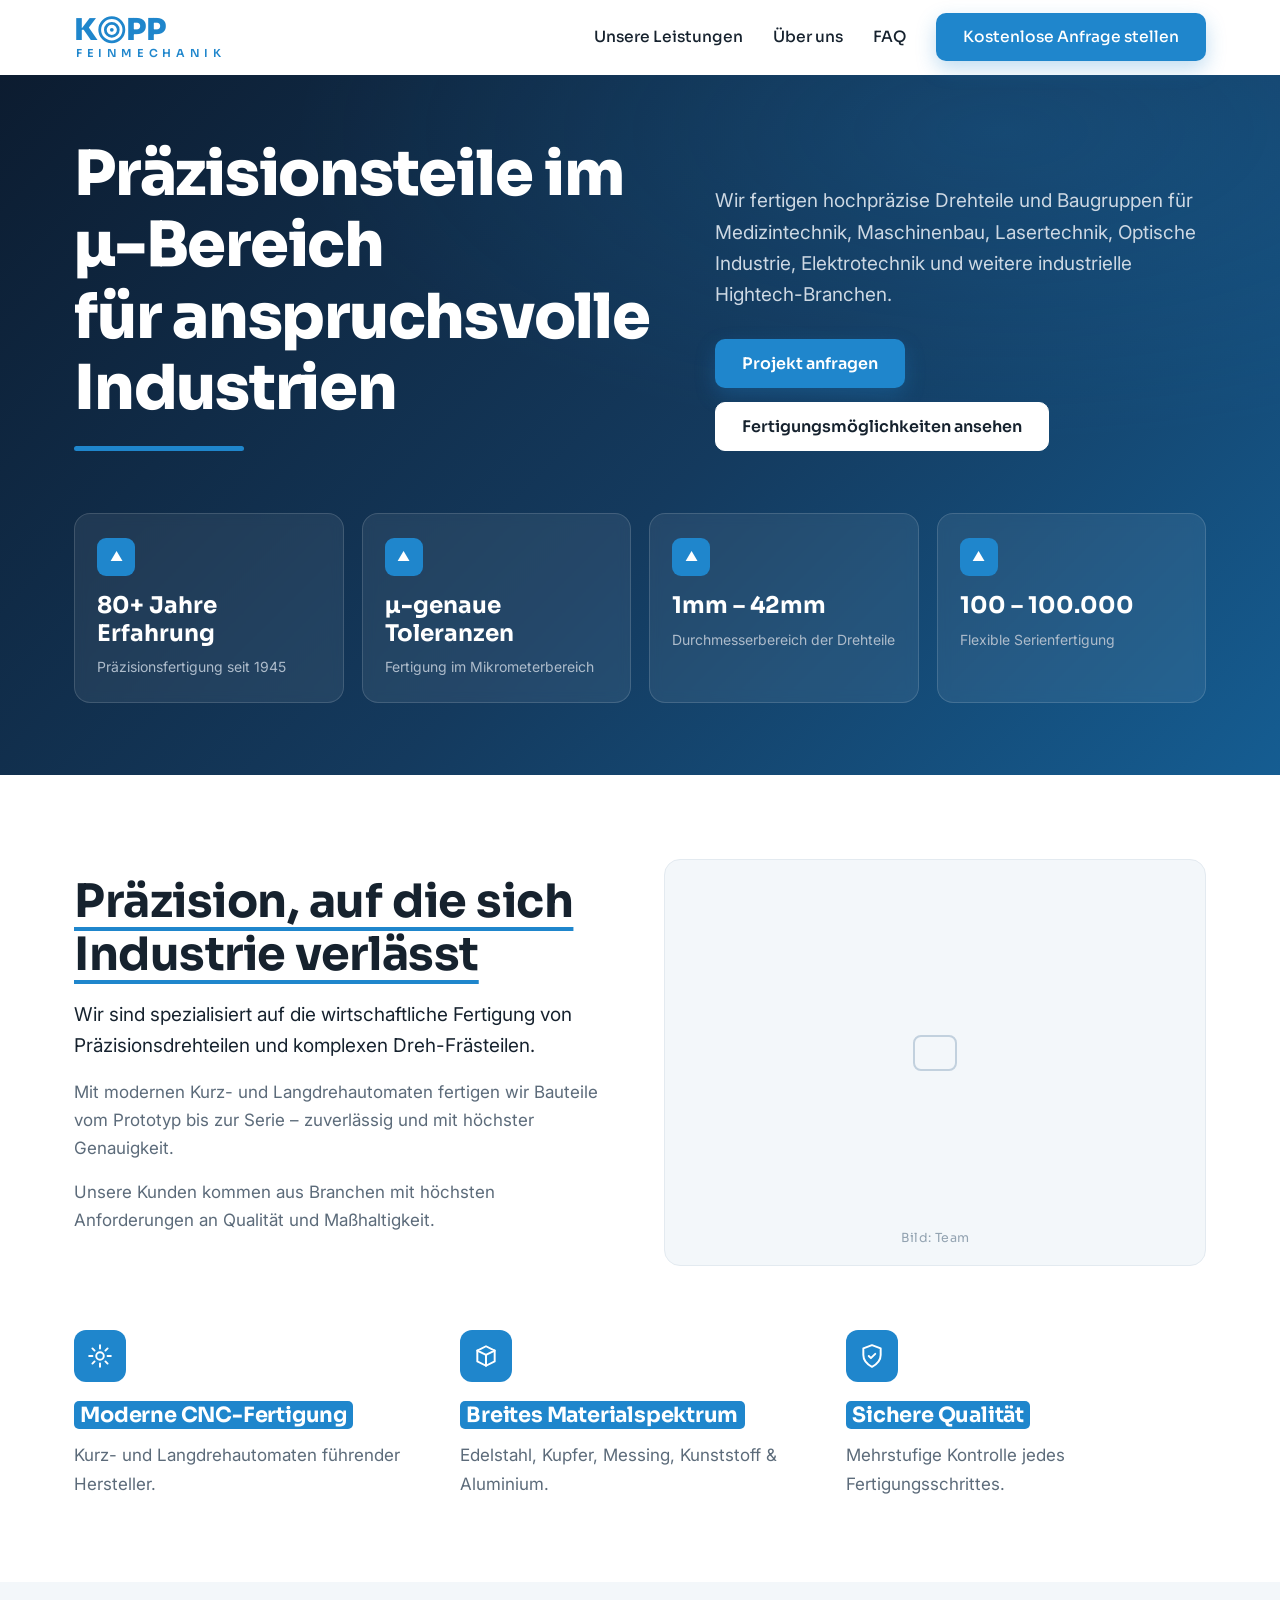
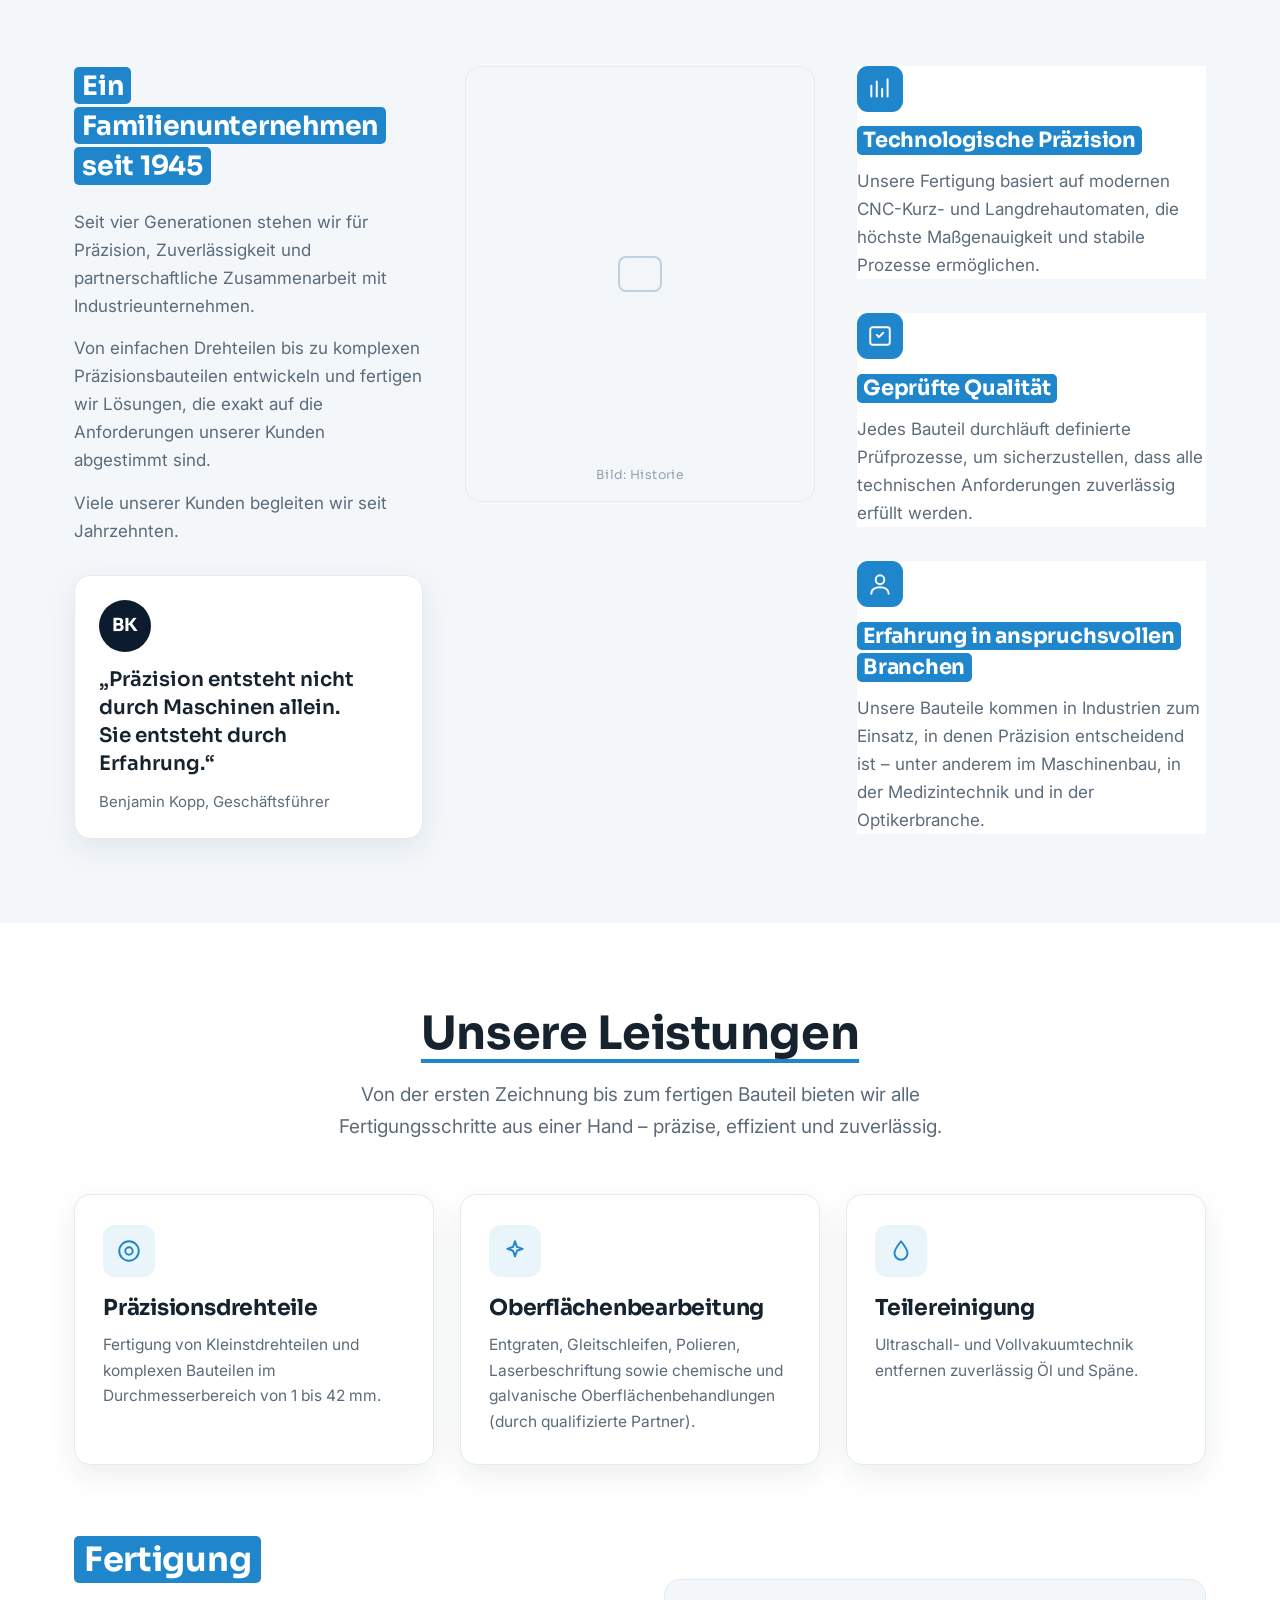
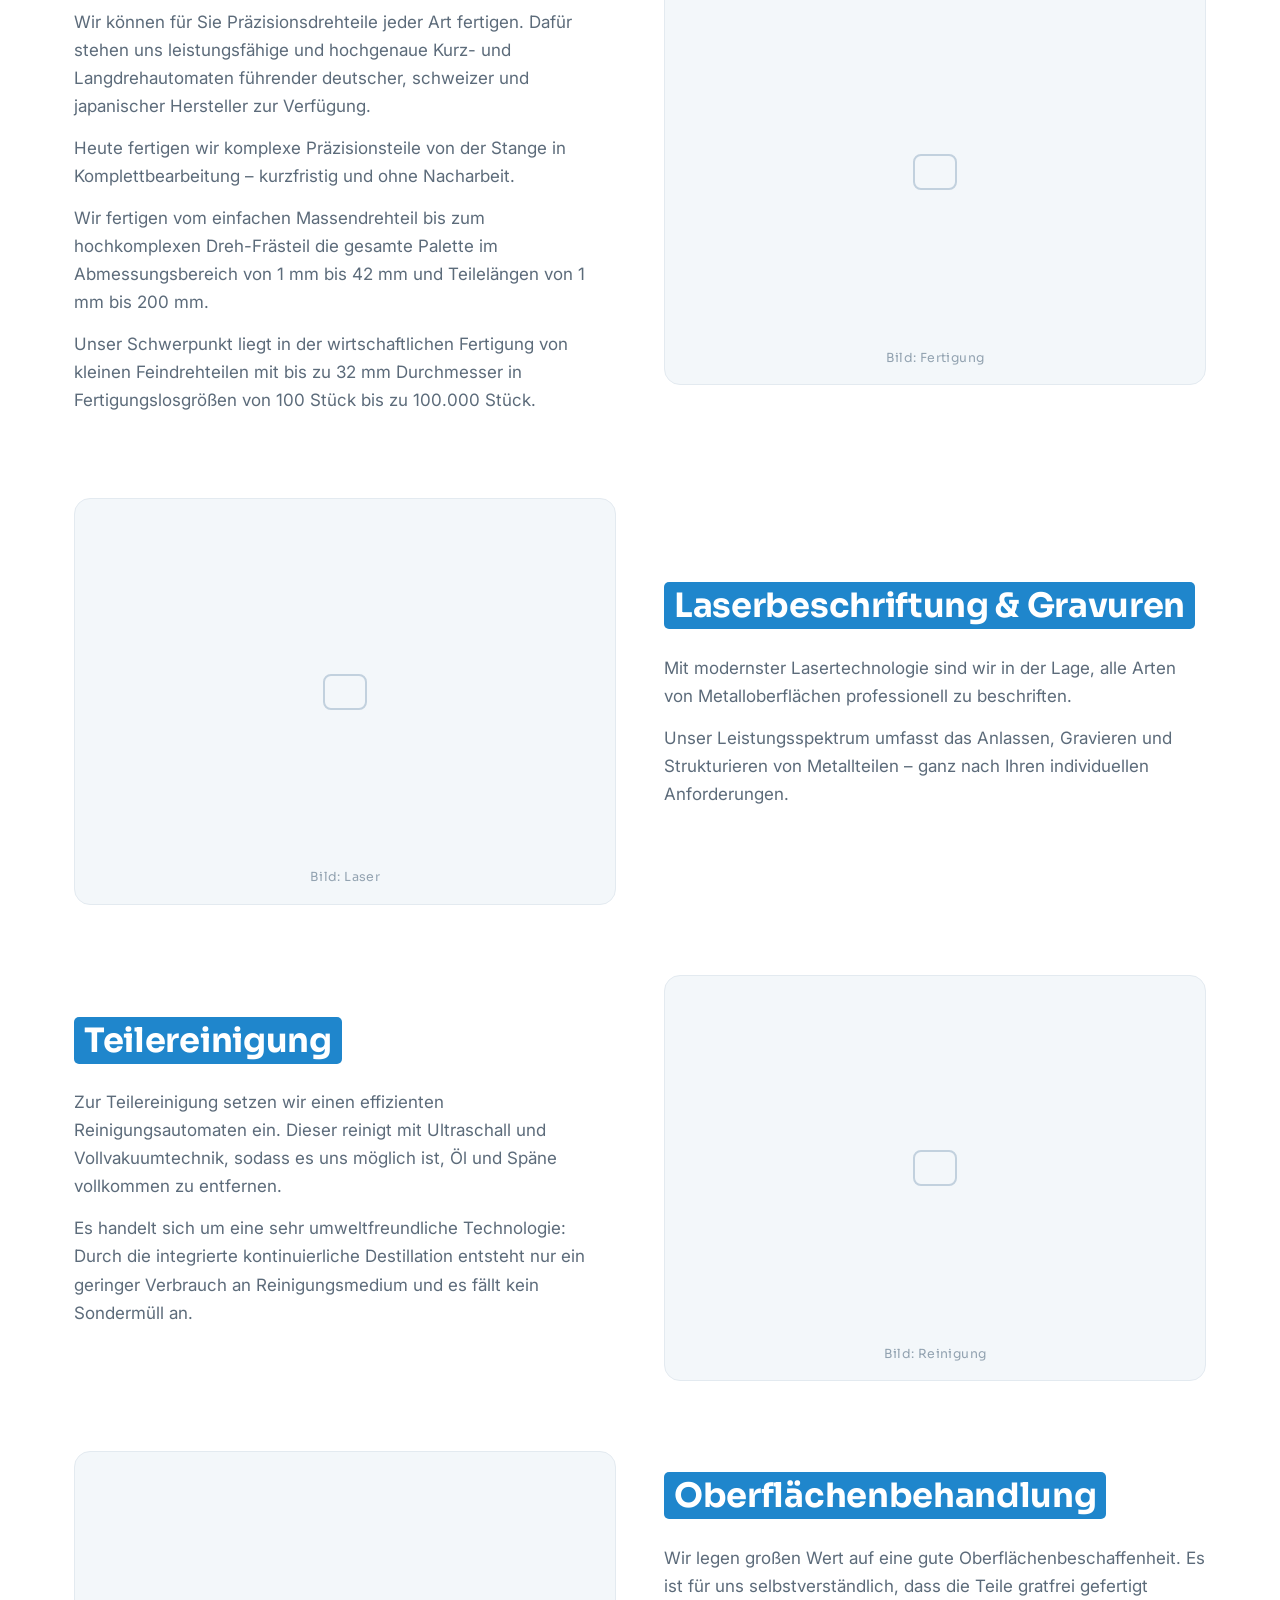
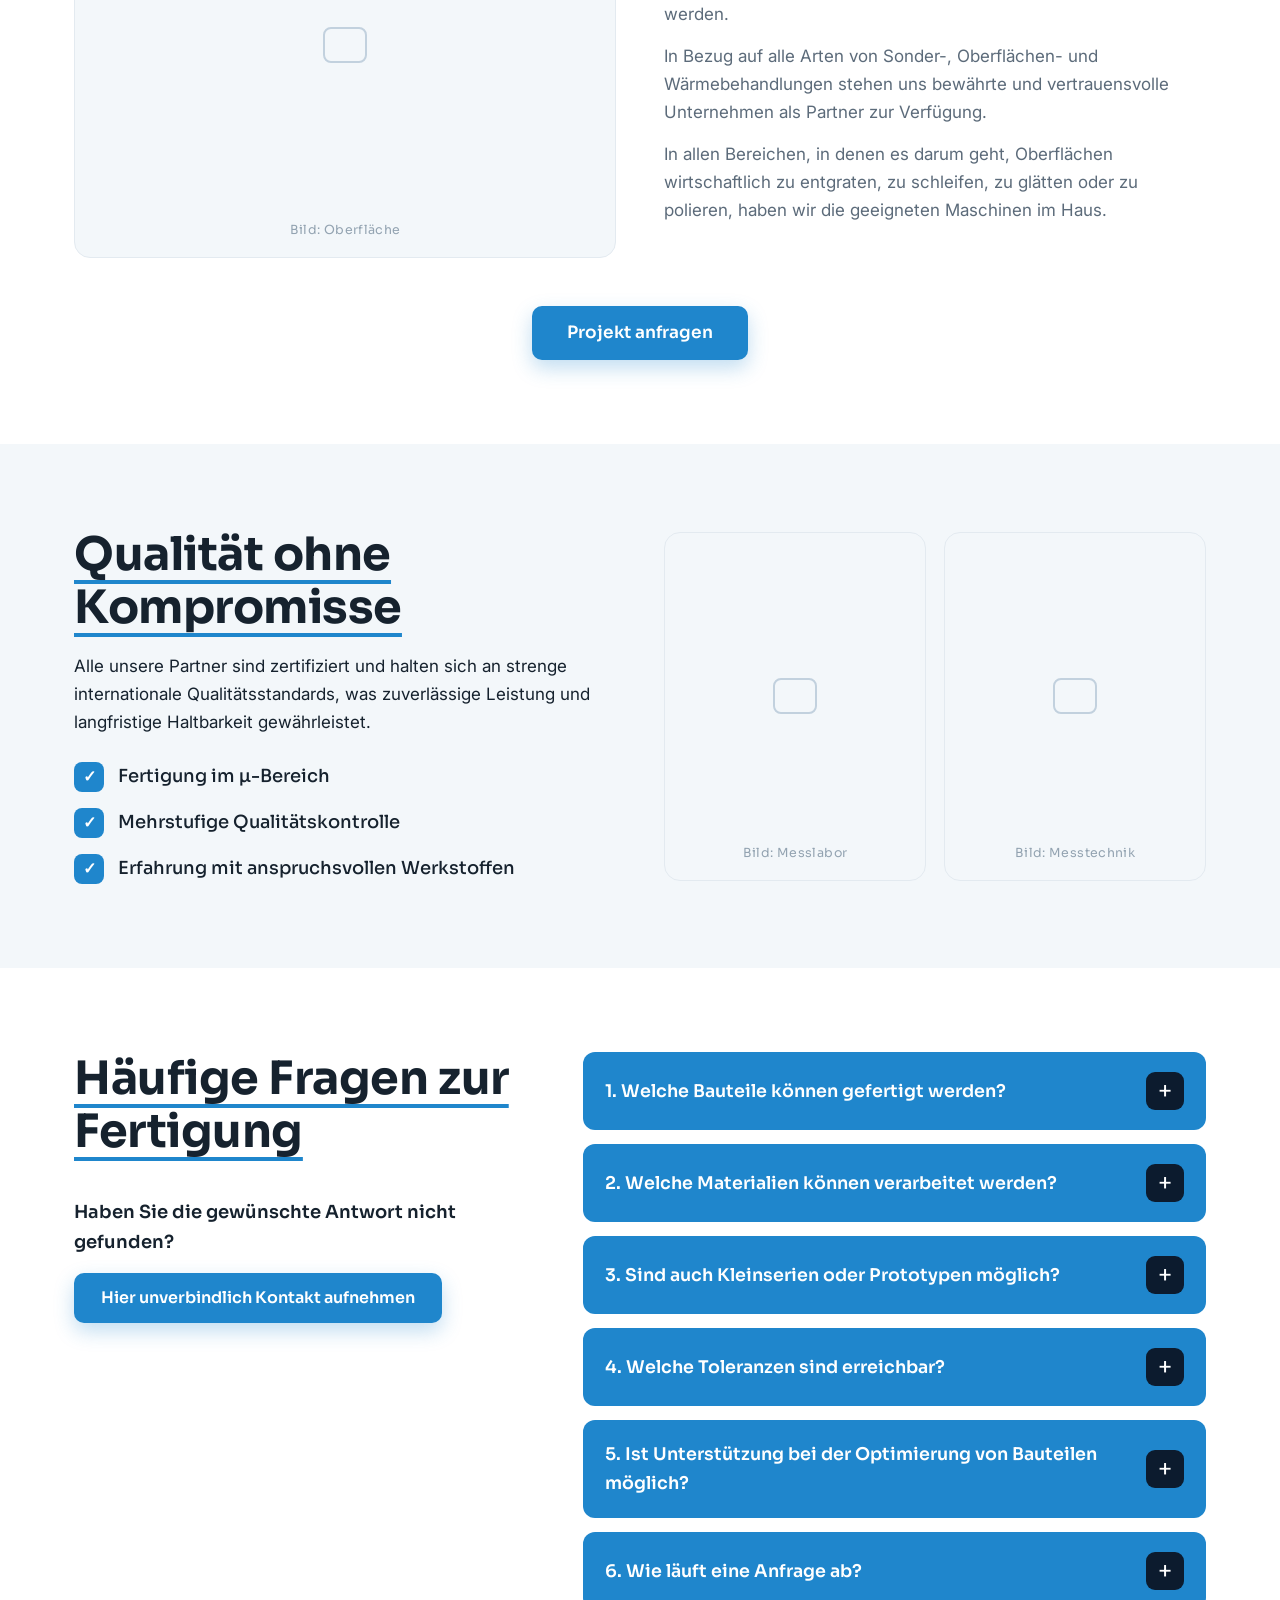
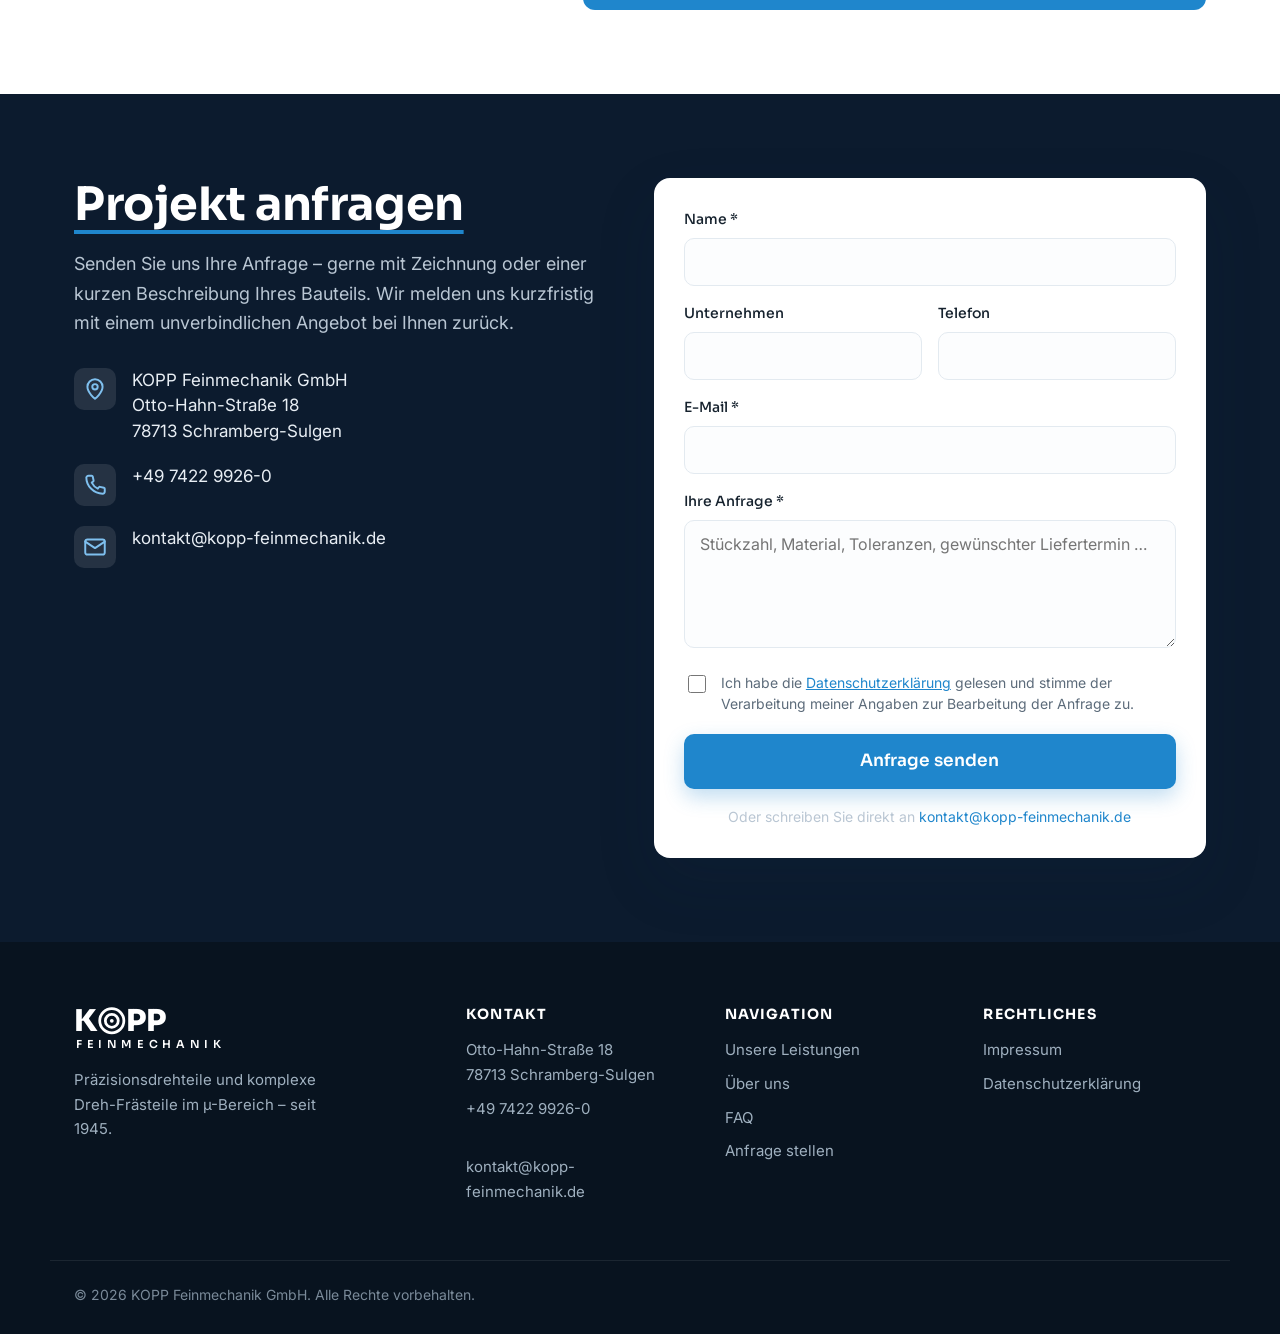
==== commit cfaef08c: "Add files via upload" ====
--- a/index.html
+++ b/index.html
@@ -3,2898 +3,991 @@
 <head>
 <meta charset="UTF-8" />
 <meta name="viewport" content="width=device-width, initial-scale=1.0" />
-<title>Karriere bei Steuerkanzlei Christoph Leichtle, Rottweil · 2 offene Stellen (m/w/d)</title>
-<meta name="description" content="Steuerkanzlei Christoph Leichtle in Rottweil sucht Verstärkung: Finanzbuchhaltung &amp; Lohn (Teilzeit) sowie Steuerfachwirt:in für Jahresabschlüsse &amp; Steuererklärungen (Vollzeit). Modernes Team, faire Vergütung, teilweise Homeoffice. Jetzt in 2 Minuten bewerben." />
-<!-- Paid-Traffic-Landingpage: nicht indexieren -->
-<meta name="robots" content="noindex, follow" />
-
-<!-- Social-Preview (für den Vorschau-Link in WhatsApp / Meta) -->
+<title>KOPP Feinmechanik GmbH · Präzisionsdrehteile im µ-Bereich | Schramberg</title>
+<meta name="description" content="KOPP Feinmechanik fertigt hochpräzise Drehteile und Baugruppen im µ-Bereich für Medizintechnik, Maschinenbau, Lasertechnik, Optische Industrie und Elektrotechnik. Präzisionsfertigung seit 1945 aus Schramberg-Sulgen." />
+<meta name="keywords" content="Feinmechanik, Präzisionsdrehteile, Drehteile, CNC Drehen, Langdrehautomaten, Kurzdrehautomaten, Laserbeschriftung, Teilereinigung, Schramberg, Feindrehteile, Medizintechnik, Maschinenbau" />
+<meta name="author" content="KOPP Feinmechanik GmbH" />
+<link rel="canonical" href="https://www.kopp-feinmechanik.de/" />
+
+<!-- Geo-Tags für lokale Suche -->
+<meta name="geo.region" content="DE-BW" />
+<meta name="geo.placename" content="Schramberg-Sulgen" />
+
+<!-- Open Graph / WhatsApp -->
 <meta property="og:type" content="website" />
-<meta property="og:title" content="Karriere bei Steuerkanzlei Leichtle, Rottweil – 2 offene Stellen" />
-<meta property="og:description" content="Buchhaltung & Lohn (Teilzeit) und Steuerfachwirt:in für Jahresabschlüsse & Steuererklärungen (Vollzeit). Modernes Team, faire Vergütung, teilw. Homeoffice." />
-<meta property="og:image" content="assets/og.png" />
+<meta property="og:url" content="https://www.kopp-feinmechanik.de/" />
+<meta property="og:title" content="KOPP Feinmechanik GmbH · Präzisionsteile im µ-Bereich" />
+<meta property="og:description" content="Hochpräzise Drehteile und Baugruppen für anspruchsvolle Industrien. Präzisionsfertigung seit 1945." />
+<meta property="og:image" content="https://www.kopp-feinmechanik.de/og-image.jpg" />
+<meta property="og:locale" content="de_DE" />
+<meta property="og:site_name" content="KOPP Feinmechanik GmbH" />
 <meta name="twitter:card" content="summary_large_image" />
 
-
-
+<link rel="preconnect" href="https://fonts.googleapis.com" />
+<link rel="preconnect" href="https://fonts.gstatic.com" crossorigin />
+<link href="https://fonts.googleapis.com/css2?family=Sora:wght@400;500;600;700;800&family=Inter:wght@400;500;600;700&display=swap" rel="stylesheet" />
 
 <style>
-/* style.css (inline) */
-/* ==========================================================================
-   Steuerkanzlei Christoph Leichtle – Karriere-Landingpage Stylesheet
-   CI-Crimson, professionell · Basis: Ländle-Digital Kunden-Template
-   ========================================================================== */
-
-:root {
-  /* Color tokens – CI Steuerberater Leichtle (Crimson) */
-  --bg: #ffffff;
-  --surface: #f8f6f4;
-  --surface-soft: #fdf2f4;
-  --surface-mute: #f3f1ef;
-  --primary: #c1132e;
-  --primary-hover: #a00f26;
-  --primary-soft: #fbe1e6;
-  --primary-deep: #7d0c1d;
-  --accent: #d6263f;
-  --text: #1a1416;
-  --text-muted: #54484c;
-  --text-soft: #786a6e;
-  --border: #ece6e3;
-  --border-strong: #d8cfca;
-  --danger: #dc2626;
-  --success: #16a34a;
-
-  /* Typography */
-  --font-display: "Oswald", "Arial Narrow", system-ui, sans-serif;
-  --font-body: "Open Sans", -apple-system, BlinkMacSystemFont, "Segoe UI", Arial, sans-serif;
-
-  /* Shape */
-  --radius-sm: 8px;
-  --radius: 12px;
-  --radius-lg: 20px;
-  --radius-xl: 28px;
-  --radius-pill: 999px;
-
-  /* Shadow */
-  --shadow-xs: 0 1px 2px rgba(15, 23, 42, .04);
-  --shadow-sm: 0 1px 2px rgba(15, 23, 42, .04), 0 1px 3px rgba(15, 23, 42, .06);
-  --shadow-md: 0 4px 6px -1px rgba(15, 23, 42, .05), 0 10px 20px -8px rgba(15, 23, 42, .1);
-  --shadow-lg: 0 10px 30px -8px rgba(15, 23, 42, .15);
-  --shadow-glow: 0 20px 40px -16px rgba(193, 19, 46, .28);
-
-  /* Layout */
-  --maxw: 1180px;
-  --gutter: clamp(20px, 4vw, 40px);
-}
-
-/* Reset --------------------------------------------------------------- */
-*, *::before, *::after { box-sizing: border-box; }
-html { scroll-behavior: smooth; -webkit-text-size-adjust: 100%; }
-body {
-  margin: 0;
-  font-family: var(--font-body);
-  font-size: 17px;
-  line-height: 1.65;
-  color: var(--text);
-  background: var(--bg);
-  -webkit-font-smoothing: antialiased;
-  -moz-osx-font-smoothing: grayscale;
-}
-img, svg, video { display: block; max-width: 100%; height: auto; }
-a { color: var(--primary); text-decoration: none; transition: color .15s ease; }
-a:hover { color: var(--primary-hover); }
-button { font-family: inherit; cursor: pointer; }
-h1, h2, h3, h4 {
-  font-family: var(--font-display);
-  font-weight: 500;
-  letter-spacing: 0;
-  line-height: 1.18;
-  color: var(--text);
-  margin: 0;
-}
-p { margin: 0; }
-ul, ol { margin: 0; padding: 0; list-style: none; }
-
-/* Layout helpers ------------------------------------------------------ */
-.shell { width: 100%; max-width: var(--maxw); margin-inline: auto; padding-inline: var(--gutter); }
-.section { padding-block: clamp(64px, 9vw, 120px); }
-.section--soft { background: var(--surface); }
-.section--mint { background: var(--surface-soft); }
-.section--dark { background: var(--primary-deep); color: #fff; }
-.section--dark h1, .section--dark h2, .section--dark h3 { color: #fff; }
-
-.section-head { max-width: 720px; margin: 0 auto clamp(40px, 6vw, 64px); text-align: center; }
-.section-head--left { margin-inline: 0; text-align: left; }
-.section-head .eyebrow { margin-bottom: 16px; }
-.section-head h2 { font-size: clamp(32px, 4vw, 48px); margin-bottom: 16px; }
-.section-head p { color: var(--text-muted); font-size: 18px; }
-
-.eyebrow {
-  display: inline-flex;
-  align-items: center;
-  gap: 8px;
-  font-size: 13px;
-  font-weight: 600;
-  letter-spacing: .08em;
-  text-transform: uppercase;
-  color: var(--primary);
-  font-family: var(--font-body);
-}
-.eyebrow::before {
-  content: "";
-  width: 24px;
-  height: 2px;
-  background: var(--primary);
-  border-radius: 2px;
-}
-.eyebrow--center { justify-content: center; }
-
-/* Buttons ------------------------------------------------------------- */
-.btn {
-  display: inline-flex;
-  align-items: center;
-  justify-content: center;
-  gap: 10px;
-  padding: 14px 22px;
-  font-family: var(--font-body);
-  font-size: 15px;
-  font-weight: 600;
-  border-radius: var(--radius-pill);
-  border: 1.5px solid transparent;
-  transition: all .2s ease;
-  cursor: pointer;
-  white-space: nowrap;
-}
-.btn--primary {
-  background: var(--primary);
-  color: #fff;
-}
-.btn--primary:hover {
-  background: var(--primary-hover);
-  color: #fff;
-  transform: translateY(-2px);
-  box-shadow: var(--shadow-glow);
-}
-.btn--ghost {
-  background: transparent;
-  color: var(--text);
-  border-color: var(--border-strong);
-}
-.btn--ghost:hover {
-  border-color: var(--primary);
-  color: var(--primary);
-  background: var(--primary-soft);
-}
-.btn--white {
-  background: #fff;
-  color: var(--primary-deep);
-}
-.btn--white:hover {
-  background: var(--surface-soft);
-  color: var(--primary-deep);
-  transform: translateY(-2px);
-}
-.btn--lg { padding: 17px 28px; font-size: 16px; }
-.btn--sm { padding: 10px 18px; font-size: 14px; }
-.btn--block { width: 100%; }
-
-/* Topbar -------------------------------------------------------------- */
-.topbar {
-  position: sticky;
-  top: 0;
-  z-index: 100;
-  background: rgba(255, 255, 255, .85);
-  backdrop-filter: saturate(180%) blur(14px);
-  -webkit-backdrop-filter: saturate(180%) blur(14px);
-  border-bottom: 1px solid var(--border);
-}
-.topbar__inner {
-  display: flex;
-  align-items: center;
-  justify-content: space-between;
-  gap: 24px;
-  height: 72px;
-}
-.topbar__logo {
-  display: flex;
-  align-items: center;
-  gap: 12px;
-  font-family: var(--font-display);
-  font-size: 20px;
-  font-weight: 600;
-  letter-spacing: -0.02em;
-  color: var(--text);
-}
-.topbar__logo:hover { color: var(--primary); }
-.topbar__logo-mark {
-  width: 44px;
-  height: 44px;
-  border-radius: 10px;
-  flex-shrink: 0;
-  overflow: hidden;
-  display: block;
-}
-.topbar__logo-mark img,
-.topbar__logo-mark svg {
-  width: 100%;
-  height: 100%;
-  display: block;
-}
-.topbar__logo small {
-  display: block;
-  font-family: var(--font-body);
-  font-size: 11px;
-  font-weight: 500;
-  letter-spacing: .14em;
-  text-transform: uppercase;
-  color: var(--text-muted);
-  margin-top: 2px;
-}
-.topbar__nav {
-  display: flex;
-  align-items: center;
-  gap: 28px;
-}
-.topbar__nav a {
-  font-size: 15px;
-  font-weight: 500;
-  color: var(--text);
-  position: relative;
-}
-.topbar__nav a:hover { color: var(--primary); }
-.topbar__nav a.is-active { color: var(--primary); }
-.topbar__nav a.is-active::after {
-  content: "";
-  position: absolute;
-  left: 0; right: 0; bottom: -6px;
-  height: 2px;
-  background: var(--primary);
-  border-radius: 2px;
-}
-.topbar__cta { margin-left: 4px; }
-
-.burger {
-  display: none;
-  width: 42px; height: 42px;
-  border: 1px solid var(--border);
-  background: #fff;
-  border-radius: var(--radius);
-  position: relative;
-}
-.burger span {
-  position: absolute; left: 11px; right: 11px;
-  height: 2px; background: var(--text); border-radius: 2px;
-  transition: .2s ease;
-}
-.burger span:nth-child(1) { top: 14px; }
-.burger span:nth-child(2) { top: 20px; }
-.burger span:nth-child(3) { top: 26px; }
-.burger.is-open span:nth-child(1) { top: 20px; transform: rotate(45deg); }
-.burger.is-open span:nth-child(2) { opacity: 0; }
-.burger.is-open span:nth-child(3) { top: 20px; transform: rotate(-45deg); }
-.topbar__mobile {
-  display: none;
-  flex-direction: column;
-  gap: 8px;
-  padding: 16px var(--gutter) 24px;
-  background: #fff;
-  border-bottom: 1px solid var(--border);
-}
-.topbar__mobile a {
-  padding: 12px 14px;
-  border-radius: var(--radius);
-  font-weight: 500;
-  color: var(--text);
-}
-.topbar__mobile a:hover { background: var(--surface); color: var(--primary); }
-.topbar__mobile.is-open { display: flex; }
-
-@media (max-width: 920px) {
-  .topbar__nav, .topbar__cta { display: none; }
-  .burger { display: block; }
-}
-
-/* Hero ---------------------------------------------------------------- */
-.hero {
-  position: relative;
-  padding-block: clamp(60px, 8vw, 110px) clamp(80px, 10vw, 140px);
-  overflow: hidden;
+/* =========================================================
+   KOPP Feinmechanik – Stylesheet
+   Farben & Stil an der bestehenden OnePage orientiert.
+   ========================================================= */
+
+:root{
+  --blue:#1f86cc;          /* Primär-Blau (Buttons, Akzente) */
+  --blue-600:#1a73b0;
+  --blue-700:#155d92;
+  --blue-050:#eaf4fb;
+  --navy:#0c1b2e;          /* Dunkles Navy (Sektionen, FAQ-Toggle) */
+  --navy-700:#13263c;
+  --ink:#16222e;           /* Fließtext / Headlines */
+  --muted:#5c6b7a;         /* Sekundärtext */
+  --line:#e3eaf0;
+  --mist:#f3f7fa;          /* helle Sektion */
+  --white:#fff;
+
+  --radius:16px;
+  --radius-sm:10px;
+  --shadow:0 10px 30px rgba(15,40,70,.08);
+  --shadow-lg:0 24px 60px rgba(15,40,70,.14);
+  --maxw:1180px;
+  --ease:cubic-bezier(.22,.61,.36,1);
+}
+
+*,*::before,*::after{box-sizing:border-box}
+html{scroll-behavior:smooth;-webkit-text-size-adjust:100%}
+body{
+  margin:0;
+  font-family:"Inter",system-ui,-apple-system,Segoe UI,Roboto,sans-serif;
+  color:var(--ink);
+  background:var(--white);
+  line-height:1.65;
+  font-size:17px;
+  overflow-x:hidden;
+}
+img{max-width:100%;display:block}
+a{color:inherit;text-decoration:none}
+h1,h2,h3,h4{font-family:"Sora",system-ui,sans-serif;line-height:1.15;margin:0;color:var(--ink);letter-spacing:-.01em}
+
+.container{width:100%;max-width:var(--maxw);margin:0 auto;padding:0 24px}
+.center{text-align:center}
+.nowrap{white-space:nowrap}
+
+/* ---------- Buttons ---------- */
+.btn{
+  display:inline-flex;align-items:center;justify-content:center;gap:.5em;
+  font-family:"Sora",sans-serif;font-weight:600;font-size:16px;
+  padding:14px 26px;border-radius:var(--radius-sm);border:1.5px solid transparent;
+  cursor:pointer;transition:transform .15s var(--ease),background .2s,box-shadow .2s,color .2s;
+  text-align:center;line-height:1.2;
+}
+.btn--primary{background:var(--blue);color:#fff;box-shadow:0 8px 20px rgba(31,134,204,.28)}
+.btn--primary:hover{background:var(--blue-600);transform:translateY(-2px);box-shadow:0 12px 26px rgba(31,134,204,.36)}
+.btn--light{background:#fff;color:var(--ink);border-color:#fff}
+.btn--light:hover{background:transparent;color:#fff;border-color:rgba(255,255,255,.7);transform:translateY(-2px)}
+.btn--lg{padding:16px 34px;font-size:17px}
+.btn--block{width:100%}
+
+/* ---------- Header / Nav ---------- */
+.site-header{
+  position:sticky;top:0;z-index:60;
+  background:rgba(255,255,255,.92);backdrop-filter:saturate(180%) blur(10px);
+  border-bottom:1px solid transparent;transition:box-shadow .25s,border-color .25s;
+}
+.site-header.is-stuck{box-shadow:0 6px 24px rgba(15,40,70,.07);border-color:var(--line)}
+.nav{display:flex;align-items:center;justify-content:space-between;gap:24px;min-height:74px}
+.nav__links{display:flex;align-items:center;gap:30px}
+.nav__links a{font-family:"Sora",sans-serif;font-weight:500;color:var(--ink);font-size:15.5px;transition:color .2s}
+.nav__links a:hover{color:var(--blue)}
+.nav__cta{color:#fff !important}
+.nav__toggle{display:none;flex-direction:column;gap:5px;background:none;border:0;padding:10px;cursor:pointer}
+.nav__toggle span{width:24px;height:2.5px;background:var(--ink);border-radius:2px;transition:.25s var(--ease)}
+.nav__toggle[aria-expanded="true"] span:nth-child(1){transform:translateY(7.5px) rotate(45deg)}
+.nav__toggle[aria-expanded="true"] span:nth-child(2){opacity:0}
+.nav__toggle[aria-expanded="true"] span:nth-child(3){transform:translateY(-7.5px) rotate(-45deg)}
+
+/* ---------- Brand / Logo (nachgebaut) ---------- */
+.brand{display:inline-flex;flex-direction:column;align-items:flex-start;line-height:1;color:var(--blue)}
+.brand__img{height:48px;width:auto;display:block}
+.brand__fallback{display:none;flex-direction:column;align-items:flex-start;line-height:1}
+.brand__word{display:flex;align-items:center;font-family:"Sora",sans-serif;font-weight:800;font-size:30px;letter-spacing:.02em;color:var(--blue)}
+.brand__ring{width:.92em;height:.92em;margin:0 .01em;color:var(--blue)}
+.brand__sub{font-family:"Sora",sans-serif;font-weight:600;font-size:11px;letter-spacing:.42em;color:var(--blue);margin-top:3px;padding-left:2px}
+.brand--light,.brand--light .brand__word,.brand--light .brand__sub,.brand--light .brand__ring{color:#fff}
+
+/* ---------- Headlines: Akzent-Unterstrich (wie Original) ---------- */
+.h-accent{
+  font-size:clamp(28px,4.4vw,46px);font-weight:700;
+  text-decoration:underline;text-decoration-color:var(--blue);
+  text-decoration-thickness:4px;text-underline-offset:10px;
+  margin-bottom:18px;
+}
+.h-accent--light{color:#fff;text-decoration-color:var(--blue)}
+.h-accent.center{margin-left:auto;margin-right:auto}
+
+/* ---------- Marker-Highlight (wie Original) ---------- */
+.mark{
+  display:inline;background:var(--blue);color:#fff;
+  padding:.06em .3em;border-radius:5px;
+  box-decoration-break:clone;-webkit-box-decoration-break:clone;
+  font-weight:700;line-height:1.5;
+}
+.mark--lg{font-size:1.05em}
+
+/* ---------- Sektionen ---------- */
+.section{padding:84px 0}
+.section--mist{background:var(--mist)}
+.section--navy{background:var(--navy);color:#e8eef4}
+.section--navy p{color:#b9c6d3}
+.section__head{max-width:720px;margin:0 auto 52px}
+.lead{font-size:19px;color:var(--muted)}
+.lead.center{margin-left:auto;margin-right:auto}
+.section__cta{margin-top:48px}
+
+/* ---------- HERO ---------- */
+.hero{position:relative;color:#fff;overflow:hidden;isolation:isolate}
+.hero__bg{
+  position:absolute;inset:0;z-index:-2;
   background:
-    radial-gradient(ellipse 800px 400px at 90% -10%, var(--primary-soft) 0%, transparent 55%),
-    radial-gradient(ellipse 600px 400px at 5% 90%, #e0f2fe 0%, transparent 55%),
-    #fff;
-}
-.hero__inner {
-  display: grid;
-  grid-template-columns: 1.1fr 1fr;
-  gap: clamp(40px, 6vw, 80px);
-  align-items: center;
-}
-.hero__content > * + * { margin-top: 22px; }
-.hero h1 {
-  font-size: clamp(40px, 5.5vw, 64px);
-  line-height: 1.08;
-  letter-spacing: -0.035em;
-}
-.hero h1 em {
-  font-style: italic;
-  color: var(--primary);
-  font-weight: 400;
-}
-.hero__sub {
-  font-size: clamp(17px, 1.5vw, 19px);
-  color: var(--text-muted);
-  max-width: 560px;
-  line-height: 1.65;
-}
-.hero__cta {
-  display: flex;
-  gap: 14px;
-  flex-wrap: wrap;
-}
-.hero__trust {
-  display: flex;
-  flex-wrap: wrap;
-  gap: 24px;
-  padding-top: 24px;
-  border-top: 1px solid var(--border);
-  margin-top: 32px;
-}
-.hero__trust li {
-  display: flex;
-  align-items: center;
-  gap: 8px;
-  font-size: 14px;
-  color: var(--text-muted);
-}
-.hero__trust svg { color: var(--primary); flex-shrink: 0; }
-
-/* Hero visual card */
-.hero__visual { position: relative; }
-.hero-card {
-  background: #fff;
-  border-radius: var(--radius-xl);
-  padding: 32px;
-  box-shadow: var(--shadow-lg);
-  border: 1px solid var(--border);
-  position: relative;
-  z-index: 2;
-}
-.hero-card__top {
-  display: flex;
-  align-items: center;
-  gap: 16px;
-  padding-bottom: 24px;
-  border-bottom: 1px solid var(--border);
-}
-.hero-card__avatar {
-  width: 64px; height: 64px;
-  border-radius: 50%;
-  background: linear-gradient(135deg, var(--primary), var(--accent));
-  color: #fff;
-  display: grid; place-items: center;
-  font-family: var(--font-display);
-  font-size: 22px;
-  font-weight: 600;
-}
-.hero-card__title { font-size: 18px; margin-bottom: 4px; }
-.hero-card__meta { font-size: 13px; color: var(--text-muted); }
-.hero-card__hours { padding: 20px 0; display: grid; gap: 10px; }
-.hero-card__row {
-  display: flex;
-  justify-content: space-between;
-  align-items: center;
-  font-size: 14px;
-}
-.hero-card__row span:first-child { color: var(--text-muted); }
-.hero-card__row span:last-child { color: var(--text); font-weight: 500; }
-.hero-card__row.is-today {
-  background: var(--primary-soft);
-  margin: 0 -16px;
-  padding: 10px 16px;
-  border-radius: var(--radius);
-  color: var(--primary-deep);
-}
-.hero-card__row.is-today span:first-child { color: var(--primary-deep); font-weight: 600; }
-.hero-card__cta {
-  margin-top: 20px;
-  padding-top: 20px;
-  border-top: 1px solid var(--border);
-}
-.hero-card__cta .btn { width: 100%; }
-
-.hero-badge {
-  position: absolute;
-  background: #fff;
-  border: 1px solid var(--border);
-  border-radius: var(--radius-pill);
-  padding: 10px 16px;
-  font-size: 13px;
-  font-weight: 600;
-  display: flex;
-  align-items: center;
-  gap: 8px;
-  box-shadow: var(--shadow-md);
-  z-index: 3;
-}
-.hero-badge--tl { top: -16px; left: -20px; color: var(--primary); }
-.hero-badge--br { bottom: -16px; right: -20px; color: var(--accent); }
-.hero-badge .pulse {
-  width: 8px; height: 8px;
-  background: var(--success);
-  border-radius: 50%;
-  position: relative;
-}
-.hero-badge .pulse::before {
-  content: ""; position: absolute; inset: -4px;
-  border-radius: 50%; border: 2px solid var(--success);
-  animation: pulse 1.8s ease-out infinite;
-}
-@keyframes pulse {
-  0% { transform: scale(1); opacity: 1; }
-  100% { transform: scale(2); opacity: 0; }
-}
-
-@media (max-width: 860px) {
-  .hero__inner { grid-template-columns: 1fr; }
-  .hero__visual { max-width: 460px; margin: 0 auto; width: 100%; }
-}
-
-/* Trust strip --------------------------------------------------------- */
-.trust-strip {
-  border-block: 1px solid var(--border);
-  padding-block: 28px;
-  background: #fff;
-}
-.trust-strip__inner {
-  display: grid;
-  grid-template-columns: repeat(4, 1fr);
-  gap: 32px;
-  align-items: center;
-  text-align: center;
-}
-.trust-stat__num {
-  font-family: var(--font-display);
-  font-size: 36px;
-  font-weight: 500;
-  color: var(--primary);
-  line-height: 1;
-}
-.trust-stat__label {
-  font-size: 13px;
-  color: var(--text-muted);
-  margin-top: 4px;
-}
-@media (max-width: 640px) {
-  .trust-strip__inner { grid-template-columns: repeat(2, 1fr); gap: 24px; }
-}
-
-/* Services grid ------------------------------------------------------- */
-.services {
-  display: grid;
-  grid-template-columns: repeat(3, 1fr);
-  gap: 20px;
-}
-.service-card {
-  background: #fff;
-  border: 1px solid var(--border);
-  border-radius: var(--radius-lg);
-  padding: 28px;
-  transition: all .25s ease;
-}
-.service-card:hover {
-  border-color: var(--primary);
-  transform: translateY(-4px);
-  box-shadow: var(--shadow-md);
-}
-.service-card__icon {
-  width: 48px; height: 48px;
-  border-radius: var(--radius);
-  background: var(--primary-soft);
-  color: var(--primary);
-  display: grid; place-items: center;
-  margin-bottom: 20px;
-}
-.service-card h3 {
-  font-size: 22px;
-  margin-bottom: 10px;
-}
-.service-card p {
-  color: var(--text-muted);
-  font-size: 15px;
-  line-height: 1.6;
-}
-@media (max-width: 880px) {
-  .services { grid-template-columns: repeat(2, 1fr); }
-}
-@media (max-width: 560px) {
-  .services { grid-template-columns: 1fr; }
-}
-
-/* About split --------------------------------------------------------- */
-.split {
-  display: grid;
-  grid-template-columns: 1fr 1fr;
-  gap: clamp(40px, 6vw, 80px);
-  align-items: center;
-}
-.split--reverse > :first-child { order: 2; }
-.split__media {
-  border-radius: var(--radius-xl);
-  background: linear-gradient(135deg, var(--primary-soft), #e0f2fe);
-  aspect-ratio: 4 / 5;
-  position: relative;
-  overflow: hidden;
-}
-.split__media-inner {
-  position: absolute; inset: 0;
-  display: grid; place-items: center;
-  font-family: var(--font-display);
-  font-size: 120px;
-  color: rgba(193, 19, 46, .25);
-  letter-spacing: -0.05em;
-}
-.split__content > * + * { margin-top: 20px; }
-.split__content h2 {
-  font-size: clamp(30px, 3.6vw, 42px);
-}
-.split__content p {
-  color: var(--text-muted);
-  font-size: 17px;
-  line-height: 1.7;
-}
-.split__sign {
-  display: flex;
-  align-items: center;
-  gap: 14px;
-  padding-top: 24px;
-  margin-top: 28px;
-  border-top: 1px solid var(--border);
-}
-.split__sign-avatar {
-  width: 56px; height: 56px;
-  border-radius: 50%;
-  background: linear-gradient(135deg, var(--primary), var(--accent));
-  color: #fff;
-  display: grid; place-items: center;
-  font-family: var(--font-display);
-  font-size: 20px;
-}
-.split__sign-name { font-weight: 600; }
-.split__sign-role { font-size: 13px; color: var(--text-muted); }
-@media (max-width: 860px) {
-  .split { grid-template-columns: 1fr; }
-  .split--reverse > :first-child { order: 0; }
-  .split__media { max-width: 460px; aspect-ratio: 1; margin: 0 auto; }
-}
-
-/* Team grid ----------------------------------------------------------- */
-.team {
-  display: grid;
-  grid-template-columns: repeat(4, 1fr);
-  gap: 24px;
-}
-.team-card {
-  background: #fff;
-  border-radius: var(--radius-lg);
-  padding: 28px 24px;
-  text-align: center;
-  border: 1px solid var(--border);
-  transition: all .25s ease;
-}
-.team-card:hover {
-  transform: translateY(-4px);
-  box-shadow: var(--shadow-md);
-  border-color: var(--primary-soft);
-}
-.team-card__avatar {
-  width: 96px; height: 96px;
-  border-radius: 50%;
-  margin: 0 auto 16px;
-  background: linear-gradient(135deg, var(--primary-soft), #fdeef1);
-  color: var(--primary-deep);
-  display: grid; place-items: center;
-  font-family: var(--font-display);
-  font-size: 32px;
-  font-weight: 500;
-}
-.team-card h3 { font-size: 18px; margin-bottom: 4px; }
-.team-card__role { font-size: 13px; color: var(--primary); font-weight: 600; }
-.team-card__bio { font-size: 14px; color: var(--text-muted); margin-top: 12px; line-height: 1.55; }
-@media (max-width: 940px) {
-  .team { grid-template-columns: repeat(2, 1fr); }
-}
-@media (max-width: 480px) {
-  .team { grid-template-columns: 1fr; }
-}
-
-/* Process / Treatment steps ------------------------------------------ */
-.steps {
-  display: grid;
-  grid-template-columns: repeat(4, 1fr);
-  gap: 20px;
-  counter-reset: step;
-}
-.step {
-  position: relative;
-  padding: 28px 24px;
-  background: #fff;
-  border: 1px solid var(--border);
-  border-radius: var(--radius-lg);
-}
-.step::before {
-  counter-increment: step;
-  content: counter(step, decimal-leading-zero);
-  display: block;
-  font-family: var(--font-display);
-  font-size: 32px;
-  color: var(--primary);
-  margin-bottom: 12px;
-  font-weight: 500;
-}
-.step h3 { font-size: 18px; margin-bottom: 8px; }
-.step p { font-size: 14px; color: var(--text-muted); line-height: 1.55; }
-@media (max-width: 880px) {
-  .steps { grid-template-columns: repeat(2, 1fr); }
-}
-@media (max-width: 480px) {
-  .steps { grid-template-columns: 1fr; }
-}
-
-/* Testimonials -------------------------------------------------------- */
-.testimonials {
-  display: grid;
-  grid-template-columns: repeat(3, 1fr);
-  gap: 24px;
-}
-.testimonial {
-  background: #fff;
-  border-radius: var(--radius-lg);
-  padding: 30px;
-  border: 1px solid var(--border);
-}
-.testimonial__stars {
-  display: flex;
-  gap: 2px;
-  color: #fbbf24;
-  margin-bottom: 16px;
-}
-.testimonial__quote {
-  font-size: 16px;
-  line-height: 1.65;
-  color: var(--text);
-  margin-bottom: 24px;
-  font-style: italic;
-}
-.testimonial__person {
-  display: flex;
-  align-items: center;
-  gap: 12px;
-}
-.testimonial__avatar {
-  width: 40px; height: 40px;
-  border-radius: 50%;
-  background: var(--primary-soft);
-  color: var(--primary-deep);
-  display: grid; place-items: center;
-  font-size: 14px;
-  font-weight: 600;
-}
-.testimonial__name { font-weight: 600; font-size: 14px; }
-.testimonial__source { font-size: 12px; color: var(--text-muted); }
-@media (max-width: 880px) {
-  .testimonials { grid-template-columns: 1fr; }
-}
-
-/* FAQ ----------------------------------------------------------------- */
-.faq { max-width: 820px; margin: 0 auto; }
-.faq-item {
-  border-bottom: 1px solid var(--border);
-}
-.faq-item summary {
-  list-style: none;
-  cursor: pointer;
-  padding: 22px 48px 22px 0;
-  font-size: 17px;
-  font-weight: 600;
-  color: var(--text);
-  position: relative;
-  transition: color .15s;
-}
-.faq-item summary::-webkit-details-marker { display: none; }
-.faq-item summary:hover { color: var(--primary); }
-.faq-item summary::after {
-  content: "+";
-  position: absolute;
-  right: 0; top: 50%;
-  transform: translateY(-50%);
-  font-size: 28px;
-  font-weight: 300;
-  color: var(--primary);
-  transition: transform .2s;
-  line-height: 1;
-}
-.faq-item[open] summary::after { content: "−"; }
-.faq-item__body {
-  padding: 0 0 24px;
-  color: var(--text-muted);
-  font-size: 16px;
-  line-height: 1.7;
-}
-
-/* Contact / Final CTA ------------------------------------------------- */
-.cta-banner {
-  background: linear-gradient(135deg, var(--primary), var(--primary-deep));
-  color: #fff;
-  border-radius: var(--radius-xl);
-  padding: clamp(40px, 6vw, 72px);
-  display: grid;
-  grid-template-columns: 1.4fr 1fr;
-  gap: 40px;
-  align-items: center;
-  position: relative;
-  overflow: hidden;
-}
-.cta-banner::before {
-  content: "";
-  position: absolute;
-  inset: 0;
-  background: radial-gradient(circle at 90% 20%, rgba(255, 255, 255, .12), transparent 50%);
-  pointer-events: none;
-}
-.cta-banner > * { position: relative; z-index: 1; }
-.cta-banner h2 {
-  color: #fff;
-  font-size: clamp(28px, 3.6vw, 40px);
-  margin-bottom: 14px;
-}
-.cta-banner p {
-  color: rgba(255, 255, 255, .85);
-  font-size: 17px;
-  line-height: 1.6;
-  margin-bottom: 24px;
-}
-.cta-banner__actions {
-  display: flex;
-  gap: 14px;
-  flex-wrap: wrap;
-}
-.cta-banner__contacts {
-  display: grid;
-  gap: 16px;
-  padding: 28px;
-  background: rgba(255, 255, 255, .08);
-  border: 1px solid rgba(255, 255, 255, .15);
-  border-radius: var(--radius-lg);
-  backdrop-filter: blur(10px);
-}
-.cta-banner__contact {
-  display: flex;
-  align-items: center;
-  gap: 14px;
-  color: #fff;
-}
-.cta-banner__contact-icon {
-  width: 44px; height: 44px;
-  display: grid; place-items: center;
-  border-radius: var(--radius);
-  background: rgba(255, 255, 255, .1);
-  color: #fff;
-}
-.cta-banner__contact-label { font-size: 12px; color: rgba(255, 255, 255, .7); text-transform: uppercase; letter-spacing: .08em; }
-.cta-banner__contact-value { font-size: 16px; font-weight: 600; color: #fff; }
-.cta-banner__contact a { color: #fff; }
-@media (max-width: 880px) {
-  .cta-banner { grid-template-columns: 1fr; }
-}
-
-/* Contact full section ----------------------------------------------- */
-.contact-grid {
-  display: grid;
-  grid-template-columns: 1fr 1fr;
-  gap: 40px;
-}
-.contact-info {
-  display: grid;
-  gap: 24px;
-}
-.info-block {
-  padding: 24px;
-  background: #fff;
-  border: 1px solid var(--border);
-  border-radius: var(--radius);
-}
-.info-block h3 {
-  font-size: 18px;
-  margin-bottom: 12px;
-  display: flex;
-  align-items: center;
-  gap: 10px;
-  color: var(--text);
-}
-.info-block h3 svg { color: var(--primary); }
-.info-block p, .info-block li {
-  color: var(--text-muted);
-  font-size: 15px;
-  line-height: 1.6;
-}
-.info-block .hours-row {
-  display: flex;
-  justify-content: space-between;
-  padding: 8px 0;
-  border-bottom: 1px dashed var(--border);
-}
-.info-block .hours-row:last-child { border: 0; }
-.info-block .hours-row span:last-child { color: var(--text); font-weight: 500; }
-
-.map-wrap {
-  border-radius: var(--radius-lg);
-  overflow: hidden;
-  border: 1px solid var(--border);
-  background: var(--surface);
-  aspect-ratio: 4 / 5;
-  display: grid;
-  place-items: center;
-  position: relative;
-}
-.map-wrap::before {
-  content: "";
-  position: absolute; inset: 0;
-  background:
-    linear-gradient(45deg, var(--border) 0, var(--border) 1px, transparent 1px, transparent 40px),
-    linear-gradient(-45deg, var(--border) 0, var(--border) 1px, transparent 1px, transparent 40px);
-  opacity: .4;
-}
-.map-pin {
-  position: relative;
-  z-index: 1;
-  color: var(--primary);
-  text-align: center;
-}
-.map-pin svg { margin: 0 auto 8px; }
-.map-pin strong { display: block; font-family: var(--font-display); font-size: 22px; color: var(--text); }
-.map-pin span { font-size: 14px; color: var(--text-muted); }
-@media (max-width: 880px) {
-  .contact-grid { grid-template-columns: 1fr; }
-  .map-wrap { aspect-ratio: 4 / 3; }
-}
-
-/* Karriere – Jobs ----------------------------------------------------- */
-.jobs {
-  display: grid;
-  gap: 16px;
-}
-.job-card {
-  display: grid;
-  grid-template-columns: 1fr auto;
-  gap: 24px;
-  align-items: center;
-  padding: 28px;
-  background: #fff;
-  border: 1px solid var(--border);
-  border-radius: var(--radius-lg);
-  transition: all .2s ease;
-}
-.job-card:hover {
-  border-color: var(--primary);
-  box-shadow: var(--shadow-sm);
-}
-.job-card__meta {
-  display: flex;
-  gap: 16px;
-  flex-wrap: wrap;
-  margin-top: 8px;
-}
-.job-card__tag {
-  display: inline-flex;
-  align-items: center;
-  gap: 6px;
-  font-size: 13px;
-  color: var(--text-muted);
-}
-.job-card__tag svg { color: var(--primary); }
-.job-card h3 { font-size: 22px; margin-bottom: 4px; }
-.job-card__desc { color: var(--text-muted); font-size: 15px; margin-top: 8px; }
-@media (max-width: 640px) {
-  .job-card { grid-template-columns: 1fr; }
-  .job-card .btn { width: 100%; }
-}
-
-/* Benefits cards ------------------------------------------------------ */
-.benefits {
-  display: grid;
-  grid-template-columns: repeat(3, 1fr);
-  gap: 20px;
-}
-.benefit {
-  padding: 28px;
-  background: #fff;
-  border: 1px solid var(--border);
-  border-radius: var(--radius-lg);
-}
-.benefit__icon {
-  width: 48px; height: 48px;
-  border-radius: var(--radius);
-  background: var(--primary-soft);
-  color: var(--primary);
-  display: grid; place-items: center;
-  margin-bottom: 18px;
-}
-.benefit h3 { font-size: 18px; margin-bottom: 8px; }
-.benefit p { color: var(--text-muted); font-size: 14px; line-height: 1.6; }
-@media (max-width: 880px) {
-  .benefits { grid-template-columns: repeat(2, 1fr); }
-}
-@media (max-width: 540px) {
-  .benefits { grid-template-columns: 1fr; }
-}
-
-/* Job detail card (Karriere) ----------------------------------------- */
-.job-detail {
-  background: #fff;
-  border: 1px solid var(--border);
-  border-radius: var(--radius-xl);
-  padding: clamp(28px, 4vw, 48px);
-  margin-bottom: 24px;
-  box-shadow: var(--shadow-sm);
-  transition: box-shadow .2s ease;
-}
-.job-detail:hover { box-shadow: var(--shadow-md); }
-.job-detail__head {
-  display: grid;
-  grid-template-columns: 1fr auto;
-  gap: 24px;
-  align-items: start;
-  padding-bottom: 24px;
-  margin-bottom: 28px;
-  border-bottom: 1px solid var(--border);
-}
-.job-detail__type {
-  display: inline-block;
-  padding: 6px 14px;
-  border-radius: var(--radius-pill);
-  background: var(--primary-soft);
-  color: var(--primary-deep);
-  font-size: 12px;
-  font-weight: 600;
-  letter-spacing: .06em;
-  text-transform: uppercase;
-  margin-bottom: 14px;
-}
-.job-detail__head h3 {
-  font-size: clamp(22px, 2.6vw, 30px);
-  letter-spacing: -0.025em;
-  margin-bottom: 14px;
-}
-.job-detail__lead {
-  color: var(--text-muted);
-  font-size: 16px;
-  line-height: 1.65;
-  max-width: 680px;
-}
-.job-detail__meta {
-  display: flex;
-  flex-direction: column;
-  gap: 6px;
-  align-items: flex-end;
-}
-.job-detail__tag {
-  display: inline-block;
-  padding: 4px 12px;
-  border-radius: var(--radius-pill);
-  background: var(--surface);
-  border: 1px solid var(--border);
-  font-size: 12px;
-  font-weight: 600;
-  color: var(--text-muted);
-  white-space: nowrap;
-}
-.job-detail__grid {
-  display: grid;
-  grid-template-columns: repeat(3, 1fr);
-  gap: 32px;
-  margin-bottom: 28px;
-}
-.job-detail__col h4 {
-  font-family: var(--font-body);
-  font-weight: 700;
-  font-size: 14px;
-  letter-spacing: .04em;
-  text-transform: uppercase;
-  color: var(--primary);
-  margin-bottom: 14px;
-}
-.job-detail__list {
-  display: grid;
-  gap: 10px;
-}
-.job-detail__list li {
-  position: relative;
-  padding-left: 26px;
-  color: var(--text-muted);
-  font-size: 15px;
-  line-height: 1.55;
-}
-.job-detail__list li::before {
-  content: "";
-  position: absolute;
-  left: 0;
-  top: 8px;
-  width: 14px;
-  height: 8px;
-  border-left: 2px solid var(--primary);
-  border-bottom: 2px solid var(--primary);
-  transform: rotate(-45deg);
-}
-.job-detail__cta {
-  margin-top: 8px;
-}
-@media (max-width: 820px) {
-  .job-detail__head { grid-template-columns: 1fr; }
-  .job-detail__meta { flex-direction: row; flex-wrap: wrap; align-items: flex-start; }
-  .job-detail__grid { grid-template-columns: 1fr; gap: 24px; }
-}
-
-/* Application process ------------------------------------------------- */
-.application {
-  background: var(--surface);
-  border-radius: var(--radius-xl);
-  padding: clamp(32px, 5vw, 56px);
-  display: grid;
-  grid-template-columns: 1fr 1fr;
-  gap: 48px;
-  align-items: center;
-}
-.application__steps { display: grid; gap: 16px; }
-.application__step {
-  display: grid;
-  grid-template-columns: 36px 1fr;
-  gap: 18px;
-  padding: 16px 0;
-}
-.application__step-num {
-  width: 36px; height: 36px;
-  border-radius: 50%;
-  background: var(--primary);
-  color: #fff;
-  display: grid; place-items: center;
-  font-weight: 600;
-  font-size: 14px;
-}
-.application__step h4 { font-family: var(--font-body); font-weight: 600; font-size: 16px; margin-bottom: 4px; }
-.application__step p { font-size: 14px; color: var(--text-muted); line-height: 1.55; }
-@media (max-width: 860px) {
-  .application { grid-template-columns: 1fr; }
-}
-
-/* Legal / Rechtsdokument ---------------------------------------------- */
-.legal-wrap {
-  display: grid;
-  grid-template-columns: 240px 1fr;
-  gap: 48px;
-  max-width: 1080px;
-  margin: 0 auto;
-}
-.legal-nav {
-  position: sticky;
-  top: 96px;
-  align-self: start;
-  display: grid;
-  gap: 4px;
-  padding: 16px;
-  background: var(--surface);
-  border-radius: var(--radius);
-}
-.legal-nav h4 {
-  font-family: var(--font-body);
-  font-size: 12px;
-  font-weight: 600;
-  letter-spacing: .08em;
-  text-transform: uppercase;
-  color: var(--text-muted);
-  padding: 8px 12px;
-  margin: 0;
-}
-.legal-nav a {
-  display: block;
-  padding: 8px 12px;
-  border-radius: var(--radius-sm);
-  font-size: 14px;
-  color: var(--text);
-}
-.legal-nav a:hover { background: #fff; color: var(--primary); }
-
-.legal-doc h1 {
-  font-size: clamp(32px, 4vw, 44px);
-  margin-bottom: 12px;
-}
-.legal-doc h2 {
-  font-size: 26px;
-  margin-top: 56px;
-  margin-bottom: 16px;
-  padding-bottom: 12px;
-  border-bottom: 1px solid var(--border);
-}
-.legal-doc h3 {
-  font-family: var(--font-body);
-  font-weight: 600;
-  font-size: 17px;
-  margin-top: 28px;
-  margin-bottom: 8px;
-  color: var(--text);
-}
-.legal-doc p, .legal-doc li {
-  color: var(--text-muted);
-  font-size: 15px;
-  line-height: 1.75;
-  margin-bottom: 12px;
-}
-.legal-doc ul { margin-bottom: 16px; }
-.legal-doc ul li {
-  position: relative;
-  padding-left: 22px;
-  list-style: none;
-}
-.legal-doc ul li::before {
-  content: "";
-  position: absolute;
-  left: 0; top: 11px;
-  width: 6px; height: 6px;
-  border-radius: 50%;
-  background: var(--primary);
-}
-.legal-doc strong { color: var(--text); }
-.legal-doc a { color: var(--primary); text-decoration: underline; }
-.legal-doc__intro {
-  background: var(--surface-soft);
-  border: 1px solid var(--primary-soft);
-  border-radius: var(--radius);
-  padding: 20px 24px;
-  margin: 24px 0 8px;
-}
-.legal-doc__intro p { color: var(--text); font-size: 15px; margin: 0; }
-
-@media (max-width: 860px) {
-  .legal-wrap { grid-template-columns: 1fr; }
-  .legal-nav { position: static; }
-}
-
-/* Generic page hero (Karriere / Recht) ------------------------------- */
-.page-hero {
-  background: linear-gradient(180deg, var(--surface-soft), #fff);
-  padding-block: clamp(60px, 8vw, 96px);
-  border-bottom: 1px solid var(--border);
-}
-.page-hero__inner { max-width: 760px; margin: 0 auto; text-align: center; }
-.page-hero h1 {
-  font-size: clamp(40px, 5vw, 56px);
-  margin: 16px 0 18px;
-  letter-spacing: -0.03em;
-}
-.page-hero p { color: var(--text-muted); font-size: 18px; }
-
-/* Footer -------------------------------------------------------------- */
-.footer {
-  background: var(--primary-deep);
-  color: rgba(255, 255, 255, .8);
-  padding-block: 64px 32px;
-}
-.footer__grid {
-  display: grid;
-  grid-template-columns: 1.4fr 1fr 1fr 1fr;
-  gap: 40px;
-  margin-bottom: 48px;
-}
-.footer__brand .topbar__logo { color: #fff; }
-.footer__brand .topbar__logo small { color: rgba(255, 255, 255, .6); }
-.footer__brand p {
-  margin-top: 16px;
-  font-size: 14px;
-  line-height: 1.7;
-  color: rgba(255, 255, 255, .7);
-  max-width: 320px;
-}
-.footer h4 {
-  font-family: var(--font-body);
-  font-weight: 600;
-  font-size: 14px;
-  letter-spacing: .06em;
-  text-transform: uppercase;
-  color: #fff;
-  margin-bottom: 18px;
-}
-.footer ul { display: grid; gap: 10px; }
-.footer ul a {
-  color: rgba(255, 255, 255, .75);
-  font-size: 14px;
-}
-.footer ul a:hover { color: #fff; }
-.footer__bottom {
-  padding-top: 24px;
-  border-top: 1px solid rgba(255, 255, 255, .12);
-  display: flex;
-  justify-content: space-between;
-  align-items: center;
-  flex-wrap: wrap;
-  gap: 16px;
-  font-size: 13px;
-  color: rgba(255, 255, 255, .55);
-}
-.footer__bottom a { color: rgba(255, 255, 255, .75); }
-.footer__bottom a:hover { color: #fff; }
-@media (max-width: 760px) {
-  .footer__grid { grid-template-columns: 1fr 1fr; }
-}
-@media (max-width: 480px) {
-  .footer__grid { grid-template-columns: 1fr; }
-}
-
-/* Utility ------------------------------------------------------------- */
-.sr-only {
-  position: absolute; width: 1px; height: 1px;
-  padding: 0; margin: -1px; overflow: hidden;
-  clip: rect(0,0,0,0); white-space: nowrap; border: 0;
-}
-.text-muted { color: var(--text-muted); }
-.center { text-align: center; }
-
-/* ============================================================
-   CHAT WIDGET – Floating Assistant Panel
-============================================================ */
-
-/* Toggle Button (floating bubble bottom-right) ----------------------- */
-.dm-chat-toggle {
-  position: fixed;
-  right: 24px;
-  bottom: 24px;
-  z-index: 9000;
-  width: 64px;
-  height: 64px;
-  display: grid;
-  place-items: center;
-  border: 0;
-  border-radius: 50%;
-  background: linear-gradient(135deg, var(--primary), var(--primary-deep));
-  color: #fff;
-  cursor: pointer;
-  box-shadow:
-    0 14px 32px rgba(193, 19, 46, 0.32),
-    0 4px 12px rgba(193, 19, 46, 0.18);
-  transition: transform 220ms cubic-bezier(.34,1.56,.64,1), box-shadow 220ms ease, opacity 220ms ease;
-}
-.dm-chat-toggle:hover {
-  transform: translateY(-3px) scale(1.04);
-  box-shadow:
-    0 20px 44px rgba(193, 19, 46, 0.38),
-    0 6px 16px rgba(193, 19, 46, 0.22);
-}
-.dm-chat-toggle:active {
-  transform: translateY(-1px) scale(0.98);
-}
-.dm-chat-toggle svg {
-  width: 28px;
-  height: 28px;
-  stroke: currentColor;
-  fill: none;
-  stroke-width: 2;
-  stroke-linecap: round;
-  stroke-linejoin: round;
-}
-.dm-chat-toggle__icon-close { display: none; }
-.dm-chat-toggle.is-open .dm-chat-toggle__icon-chat { display: none; }
-.dm-chat-toggle.is-open .dm-chat-toggle__icon-close { display: block; }
-
-/* Notification pulse */
-.dm-chat-toggle__dot {
-  position: absolute;
-  top: 8px;
-  right: 8px;
-  width: 12px;
-  height: 12px;
-  border-radius: 50%;
-  background: #fbbf24;
-  border: 2px solid #fff;
-  box-shadow: 0 0 0 0 rgba(251, 191, 36, .55);
-  animation: dmPulseDot 1.8s ease-out infinite;
-}
-.dm-chat-toggle.is-open .dm-chat-toggle__dot,
-.dm-chat-toggle.was-opened .dm-chat-toggle__dot {
-  display: none;
-}
-@keyframes dmPulseDot {
-  0% { box-shadow: 0 0 0 0 rgba(251, 191, 36, .55); }
-  70% { box-shadow: 0 0 0 14px rgba(251, 191, 36, 0); }
-  100% { box-shadow: 0 0 0 0 rgba(251, 191, 36, 0); }
-}
-
-/* Chat panel --------------------------------------------------------- */
-.dm-chat-panel {
-  position: fixed;
-  right: 24px;
-  bottom: 100px;
-  z-index: 8999;
-  width: 400px;
-  max-width: calc(100vw - 32px);
-  height: min(680px, calc(100vh - 140px));
-  display: flex;
-  flex-direction: column;
-  overflow: hidden;
-  border: 1px solid var(--border);
-  border-radius: var(--radius-xl);
-  background: #fff;
-  box-shadow: 0 30px 80px rgba(15, 23, 42, .22);
-  transform: translateY(20px) scale(.96);
-  opacity: 0;
-  pointer-events: none;
-  transition: transform 240ms cubic-bezier(.34,1.56,.64,1), opacity 220ms ease;
-}
-.dm-chat-panel.is-open {
-  transform: translateY(0) scale(1);
-  opacity: 1;
-  pointer-events: auto;
-}
-
-/* Header */
-.dm-chat-head {
-  display: flex;
-  align-items: center;
-  gap: 14px;
-  padding: 18px 56px 18px 20px;
-  background: linear-gradient(135deg, var(--primary), var(--primary-deep));
-  color: #fff;
-  position: relative;
-}
-.dm-chat-head__avatar {
-  width: 48px;
-  height: 48px;
-  flex-shrink: 0;
-  display: grid;
-  place-items: center;
-  border-radius: 50%;
-  background: rgba(255, 255, 255, .18);
-  border: 1px solid rgba(255, 255, 255, .26);
-  font-family: var(--font-display);
-  font-size: 22px;
-  font-weight: 500;
-  color: #fff;
-}
-.dm-chat-head__title {
-  font-family: var(--font-body);
-  font-size: 16px;
-  font-weight: 700;
-  letter-spacing: -0.01em;
-  line-height: 1.2;
-  margin: 0;
-  color: #fff;
-}
-.dm-chat-head__status {
-  display: flex;
-  align-items: center;
-  gap: 6px;
-  font-size: 13px;
-  color: rgba(255, 255, 255, .85);
-  margin-top: 2px;
-}
-.dm-chat-head__status::before {
-  content: "";
-  width: 8px;
-  height: 8px;
-  border-radius: 50%;
-  background: #4ade80;
-  box-shadow: 0 0 0 0 rgba(74, 222, 128, .6);
-  animation: dmPulseDot 1.8s ease-out infinite;
-}
-.dm-chat-head__close {
-  position: absolute;
-  top: 14px;
-  right: 14px;
-  width: 32px;
-  height: 32px;
-  border: 0;
-  border-radius: 50%;
-  background: rgba(255, 255, 255, .15);
-  color: #fff;
-  cursor: pointer;
-  display: grid;
-  place-items: center;
-  transition: background .15s;
-}
-.dm-chat-head__close:hover { background: rgba(255, 255, 255, .28); }
-.dm-chat-head__close svg { width: 16px; height: 16px; stroke: currentColor; fill: none; stroke-width: 2.5; stroke-linecap: round; }
-
-/* Messages area */
-.dm-chat-messages {
-  flex: 1;
-  min-height: 0;
-  display: flex;
-  flex-direction: column;
-  overflow-y: auto;
-  padding: 20px 16px;
-  background:
-    linear-gradient(180deg, var(--surface-soft), #fff 40%);
-  scroll-behavior: smooth;
-}
-.dm-chat-messages::after {
-  content: "";
-  display: block;
-  flex: 0 0 8px;
-}
-.dm-chat-messages::-webkit-scrollbar { width: 6px; }
-.dm-chat-messages::-webkit-scrollbar-thumb { background: var(--border-strong); border-radius: 6px; }
-
-.dm-message {
-  max-width: 86%;
-  width: fit-content;
-  margin-bottom: 10px;
-  padding: 11px 15px;
-  border-radius: 18px;
-  font-size: 14.5px;
-  line-height: 1.55;
-  animation: dmFadeIn 220ms ease-out both;
-}
-.dm-message-assistant {
-  align-self: flex-start;
-  margin-right: auto;
-  border: 1px solid var(--border);
-  border-bottom-left-radius: 6px;
-  background: #fff;
-  color: var(--text);
-  box-shadow: 0 4px 14px rgba(15, 23, 42, .04);
-}
-.dm-message-user {
-  align-self: flex-end;
-  margin-left: auto;
-  border-bottom-right-radius: 6px;
-  background: linear-gradient(135deg, var(--primary), var(--primary-deep));
-  color: #fff;
-  box-shadow: 0 10px 24px rgba(193, 19, 46, .22);
-}
-.dm-message a {
-  color: var(--primary);
-  font-weight: 600;
-  text-decoration: underline;
-  text-underline-offset: 3px;
-}
-.dm-message-user a { color: #fff; }
-
-/* Typing indicator */
-.dm-typing {
-  display: inline-flex;
-  align-items: center;
-  gap: 6px;
-  color: var(--text-muted);
-}
-.dm-typing i {
-  width: 6px;
-  height: 6px;
-  border-radius: 999px;
-  background: var(--primary);
-  display: inline-block;
-  animation: dmBounce 900ms infinite ease-in-out;
-}
-.dm-typing i:nth-child(2) { animation-delay: 120ms; }
-.dm-typing i:nth-child(3) { animation-delay: 240ms; }
-@keyframes dmBounce {
-  0%, 80%, 100% { transform: translateY(0); opacity: .45; }
-  40% { transform: translateY(-4px); opacity: 1; }
-}
-@keyframes dmFadeIn {
-  from { opacity: 0; transform: translateY(6px); }
-  to { opacity: 1; transform: translateY(0); }
-}
-
-/* Error banner */
-.dm-chat-error {
-  margin: 10px 14px 0;
-  border: 1px solid #fecaca;
-  border-radius: 12px;
-  padding: 10px 12px;
-  background: #fef2f2;
-  color: #991b1b;
-  font-size: 13px;
-  line-height: 1.5;
-}
-
-/* Composer (chat form) */
-.dm-chat-form,
-.dm-contact-form {
-  border-top: 1px solid var(--border);
-  padding: 14px;
-  background: #fff;
-}
-.dm-input-wrap {
-  display: flex;
-  align-items: flex-end;
-  gap: 8px;
-  border: 1px solid var(--border-strong);
-  border-radius: var(--radius-pill);
-  padding: 6px;
-  background: var(--surface);
-  transition: border-color .15s, background .15s;
-}
-.dm-input-wrap:focus-within {
-  border-color: var(--primary);
-  background: #fff;
-  box-shadow: 0 0 0 4px var(--primary-soft);
-}
-.dm-chat-input {
-  width: 100%;
-  min-height: 40px;
-  max-height: 120px;
-  flex: 1;
-  resize: none;
-  border: 0;
-  outline: 0;
-  padding: 10px 8px;
-  background: transparent;
-  font-family: var(--font-body);
-  font-size: 15px;
-  line-height: 1.45;
-  color: var(--text);
-}
-.dm-chat-input::placeholder { color: var(--text-soft); }
-.dm-chat-input:disabled,
-.dm-contact-input:disabled { cursor: not-allowed; opacity: .55; }
-
-.dm-send {
-  width: 40px;
-  height: 40px;
-  flex-shrink: 0;
-  display: grid;
-  place-items: center;
-  border: 0;
-  border-radius: 50%;
-  background: linear-gradient(135deg, var(--primary), var(--primary-deep));
-  color: #fff;
-  cursor: pointer;
-  transition: transform .15s, box-shadow .15s, opacity .15s;
-  box-shadow: 0 6px 16px rgba(193, 19, 46, .26);
-}
-.dm-send:hover {
-  transform: translateY(-1px) scale(1.04);
-  box-shadow: 0 10px 24px rgba(193, 19, 46, .34);
-}
-.dm-send:disabled,
-.dm-contact-button:disabled {
-  cursor: not-allowed;
-  opacity: .45;
-  transform: none;
-  box-shadow: none;
-}
-.dm-send svg { width: 18px; height: 18px; fill: none; stroke: currentColor; stroke-width: 2; stroke-linecap: round; stroke-linejoin: round; }
-
-.dm-note {
-  margin: 8px 4px 0;
-  color: var(--text-soft);
-  font-size: 12px;
-  line-height: 1.45;
-}
-
-/* Contact form */
-.dm-contact-fields { display: grid; gap: 8px; }
-.dm-contact-input {
-  width: 100%;
-  border: 1px solid var(--border-strong);
-  border-radius: 12px;
-  outline: 0;
-  padding: 11px 13px;
-  background: var(--surface);
-  font-family: var(--font-body);
-  font-size: 14px;
-  color: var(--text);
-  transition: border-color .15s, background .15s, box-shadow .15s;
-}
-.dm-contact-input:focus {
-  border-color: var(--primary);
-  background: #fff;
-  box-shadow: 0 0 0 4px var(--primary-soft);
-}
-.dm-contact-actions {
-  display: grid;
-  grid-template-columns: 1fr 1fr;
-  gap: 8px;
-  margin-top: 10px;
-}
-.dm-contact-button {
-  border: 1px solid transparent;
-  border-radius: var(--radius-pill);
-  padding: 11px 14px;
-  background: linear-gradient(135deg, var(--primary), var(--primary-deep));
-  color: #fff;
-  cursor: pointer;
-  font-family: var(--font-body);
-  font-size: 13px;
-  font-weight: 600;
-  letter-spacing: .04em;
-  transition: transform .15s, box-shadow .15s;
-  box-shadow: 0 8px 18px rgba(193, 19, 46, .2);
-}
-.dm-contact-button:not(:disabled):hover { transform: translateY(-1px); }
-.dm-contact-button--secondary {
-  border-color: var(--border-strong);
-  background: #fff;
-  color: var(--text);
-  box-shadow: none;
-}
-
-/* Mobile responsive ------------------------------------------------- */
-@media (max-width: 600px) {
-  .dm-chat-toggle {
-    right: 16px;
-    bottom: 16px;
-    width: 58px;
-    height: 58px;
+    radial-gradient(100% 80% at 78% 8%, rgba(31,134,204,.20), transparent 55%),
+    linear-gradient(135deg,#0c1c30 0%, #143a5e 55%, #155d92 100%);
+  background-color:#0e2640;
+}
+/* FOTO OPTIONAL: hier ein Gebäudefoto via background-image ergänzen. */
+.hero__inner{padding:64px 24px 72px}
+.hero__grid{display:grid;grid-template-columns:1.1fr .9fr;gap:40px;align-items:end}
+.hero__title{font-size:clamp(34px,5.6vw,62px);font-weight:800;letter-spacing:-.02em;color:#fff}
+.hero__title{position:relative;display:inline-block}
+.hero__title::after{content:"";display:block;width:170px;height:5px;background:var(--blue);border-radius:3px;margin-top:22px}
+.hero__lead{font-size:19px;color:#cdd8e3;margin:0 0 28px}
+.hero__actions{display:flex;flex-wrap:wrap;gap:14px}
+
+.stats{display:grid;grid-template-columns:repeat(4,1fr);gap:18px;margin-top:62px}
+.stat{
+  background:rgba(255,255,255,.07);border:1px solid rgba(255,255,255,.14);
+  border-radius:var(--radius);padding:24px 22px;backdrop-filter:blur(6px);
+  transition:transform .25s var(--ease),background .25s;
+}
+.stat:hover{transform:translateY(-4px);background:rgba(255,255,255,.11)}
+.stat__icon{
+  width:38px;height:38px;border-radius:9px;background:var(--blue);color:#fff;
+  display:grid;place-items:center;font-size:13px;margin-bottom:16px;
+}
+.stat__num{font-family:"Sora",sans-serif;font-weight:700;font-size:23px;color:#fff;line-height:1.2}
+.stat__label{font-size:14px;color:#aebccb;margin-top:8px}
+
+/* ---------- Split (Über uns) ---------- */
+.split{display:grid;grid-template-columns:1fr 1fr;gap:48px;align-items:center}
+.split__text p{color:var(--muted);margin:0 0 16px}
+.split__text p:first-of-type{font-size:19px;color:var(--ink)}
+
+/* ---------- Media / Platzhalter ---------- */
+.media{position:relative;border-radius:var(--radius);overflow:hidden;background:var(--mist);box-shadow:var(--shadow)}
+.media img{width:100%;height:100%;object-fit:cover}
+.media__hint{display:none}
+.media--portrait{aspect-ratio:4/3}
+.media--tall{aspect-ratio:3/4}
+/* Platzhalter-Optik, wenn kein Bild vorhanden */
+.media--ph{background:var(--mist);border:1px solid var(--line);box-shadow:none;min-height:220px}
+.media--ph::before{
+  content:"";position:absolute;left:50%;top:calc(50% - 10px);transform:translate(-50%,-50%);
+  width:44px;height:36px;border:2px solid #c2d1de;border-radius:8px;
+}
+.media--ph .media__hint{
+  display:block;position:absolute;left:0;right:0;bottom:16px;text-align:center;
+  color:#93a3b1;font-size:12.5px;letter-spacing:.03em;font-family:"Sora",sans-serif;
+}
+.media--vintage.media--ph{background:var(--mist)}
+
+/* ---------- Features (3 Spalten) ---------- */
+.features{display:grid;grid-template-columns:repeat(3,1fr);gap:26px;margin-top:64px}
+.feature,.point{background:#fff}
+.feature__icon{
+  width:52px;height:52px;border-radius:12px;background:var(--blue);color:#fff;
+  display:grid;place-items:center;margin-bottom:18px;
+}
+.feature__icon svg,.contact__ico svg{width:26px;height:26px;fill:none;stroke:currentColor;stroke-width:1.8;stroke-linecap:round;stroke-linejoin:round}
+.feature h3,.point h3{font-size:21px;margin-bottom:10px}
+.feature p,.point p{color:var(--muted);margin:0}
+
+/* ---------- Heritage ---------- */
+.heritage{display:grid;grid-template-columns:1fr 1fr 1fr;gap:42px;align-items:start}
+.heritage__story p{color:var(--muted);margin:14px 0}
+.heritage__story h2{margin-bottom:22px}
+.heritage__media .media{aspect-ratio:4/5;align-self:start}
+.heritage__points{display:flex;flex-direction:column;gap:34px}
+.point .feature__icon{width:46px;height:46px;border-radius:11px;margin-bottom:14px}
+.quote{margin:30px 0 0;padding:24px;background:#fff;border:1px solid var(--line);border-radius:var(--radius);box-shadow:var(--shadow)}
+.section--mist .quote{background:#fff}
+.quote__avatar{
+  display:inline-grid;place-items:center;width:52px;height:52px;border-radius:50%;
+  background:var(--navy);color:#fff;font-family:"Sora",sans-serif;font-weight:700;font-size:18px;margin-bottom:14px;
+}
+.quote blockquote{margin:0;font-family:"Sora",sans-serif;font-weight:600;font-size:20px;line-height:1.4;color:var(--ink)}
+.quote figcaption{margin-top:12px;color:var(--muted);font-size:15px}
+
+/* ---------- Leistungs-Karten ---------- */
+.cards{display:grid;grid-template-columns:repeat(3,1fr);gap:26px}
+.card-svc{
+  display:flex;flex-direction:column;gap:12px;
+  background:#fff;border:1px solid var(--line);border-radius:var(--radius);
+  padding:30px 28px;box-shadow:var(--shadow);
+  transition:transform .25s var(--ease),box-shadow .25s,border-color .25s;
+}
+.card-svc:hover{transform:translateY(-5px);box-shadow:var(--shadow-lg);border-color:#cfe0ee}
+.card-svc__icon{
+  width:52px;height:52px;border-radius:12px;background:var(--blue-050);color:var(--blue);
+  display:grid;place-items:center;margin-bottom:6px;
+}
+.card-svc__icon svg{width:26px;height:26px;fill:none;stroke:currentColor;stroke-width:1.8;stroke-linecap:round;stroke-linejoin:round}
+.card-svc h3{color:var(--ink);font-size:22px}
+.card-svc p{color:var(--muted);margin:0;font-size:15.5px}
+
+/* ---------- Leistungs-Detail (alternierend) ---------- */
+.svc-detail{display:grid;grid-template-columns:1fr 1fr;gap:48px;align-items:center;margin-top:70px;scroll-margin-top:100px}
+.svc-detail--reverse .svc-detail__media{order:-1}
+.svc-detail__text p{color:var(--muted);margin:0 0 14px}
+.svc-detail__text h3{font-size:clamp(24px,3vw,32px);margin-bottom:22px}
+.svc-detail__media .media{aspect-ratio:4/3}
+
+/* ---------- Qualität ---------- */
+.quality{display:grid;grid-template-columns:1fr 1fr;gap:48px;align-items:center}
+.quality__media{display:grid;grid-template-columns:1fr 1fr;gap:18px}
+.quality__media .media{aspect-ratio:3/4}
+.checks{list-style:none;padding:0;margin:26px 0 0;display:flex;flex-direction:column;gap:16px}
+.checks li{display:flex;align-items:center;gap:14px;font-family:"Sora",sans-serif;font-weight:500;font-size:18px}
+.checks__box{
+  flex:0 0 auto;width:30px;height:30px;border-radius:8px;background:var(--blue);color:#fff;
+  display:grid;place-items:center;font-size:16px;font-weight:700;
+}
+
+/* ---------- FAQ ---------- */
+.faq{display:grid;grid-template-columns:.85fr 1.15fr;gap:48px;align-items:start}
+.faq__aside h2{margin-bottom:34px}
+.faq__cta{margin-top:40px}
+.faq__cta p{font-family:"Sora",sans-serif;font-weight:600;color:var(--ink);margin:0 0 16px;font-size:18px}
+.faq__list{display:flex;flex-direction:column;gap:14px}
+.acc{background:var(--blue);border-radius:12px;overflow:hidden;color:#fff;transition:background .2s}
+.acc summary{
+  list-style:none;cursor:pointer;display:flex;align-items:center;justify-content:space-between;gap:16px;
+  padding:20px 22px;font-family:"Sora",sans-serif;font-weight:600;font-size:17.5px;
+}
+.acc summary::-webkit-details-marker{display:none}
+.acc__ico{
+  flex:0 0 auto;width:38px;height:38px;border-radius:9px;background:var(--navy);color:#fff;
+  display:grid;place-items:center;font-size:24px;font-weight:400;transition:transform .25s var(--ease);
+}
+.acc[open] .acc__ico{transform:rotate(45deg)}
+.acc__body{padding:0 22px 22px}
+.acc__body p{margin:0;color:#eaf2fb;font-family:"Inter",sans-serif;font-weight:400;font-size:16px;line-height:1.6}
+
+/* ---------- Kontakt ---------- */
+.contact{display:grid;grid-template-columns:1fr 1.05fr;gap:54px;align-items:start}
+.contact__intro p{color:#b9c6d3;font-size:18px}
+.contact__info{list-style:none;padding:0;margin:30px 0 0;display:flex;flex-direction:column;gap:20px}
+.contact__info li{display:flex;align-items:flex-start;gap:16px;color:#e8eef4;line-height:1.5}
+.contact__info a{color:#e8eef4}
+.contact__info a:hover{color:#fff;text-decoration:underline}
+.contact__ico{flex:0 0 auto;width:42px;height:42px;border-radius:10px;background:rgba(255,255,255,.1);color:#7fc0ef;display:grid;place-items:center}
+
+.contact__form{background:#fff;border-radius:var(--radius);padding:30px;box-shadow:var(--shadow-lg)}
+.hp{position:absolute;left:-9999px;opacity:0}
+.field{margin-bottom:16px}
+.field-row{display:grid;grid-template-columns:1fr 1fr;gap:16px}
+.field label{display:block;font-family:"Sora",sans-serif;font-weight:500;font-size:14px;color:var(--ink);margin-bottom:7px}
+.field input,.field textarea{
+  width:100%;padding:13px 15px;border:1.5px solid var(--line);border-radius:var(--radius-sm);
+  font-family:"Inter",sans-serif;font-size:16px;color:var(--ink);background:#fcfdfe;transition:border-color .2s,box-shadow .2s;
+}
+.field input:focus,.field textarea:focus{outline:none;border-color:var(--blue);box-shadow:0 0 0 3px rgba(31,134,204,.15)}
+.field textarea{resize:vertical}
+.consent{display:flex;gap:12px;align-items:flex-start;margin:8px 0 20px;font-size:14px;color:var(--muted);line-height:1.5}
+.consent input{margin-top:3px;width:18px;height:18px;flex:0 0 auto;accent-color:var(--blue)}
+.consent a{color:var(--blue);text-decoration:underline}
+.form-note{text-align:center;font-size:14px;color:var(--muted);margin:16px 0 0}
+.form-note a{color:var(--blue)}
+.contact__form-success{text-align:center;padding:30px 10px}
+.contact__form-success-icon{width:64px;height:64px;border-radius:50%;background:var(--blue);color:#fff;display:grid;place-items:center;font-size:32px;margin:0 auto 18px}
+.contact__form-success h3{font-size:24px;margin-bottom:8px}
+.contact__form-success p{color:var(--muted)}
+
+/* ---------- Footer ---------- */
+.site-footer{background:#08131f;color:#9fb0bf;padding:64px 0 0}
+.footer__grid{display:grid;grid-template-columns:1.6fr 1fr 1fr 1fr;gap:36px;padding-bottom:46px}
+.footer__brand p{margin:18px 0 0;max-width:280px;font-size:15px}
+.footer__col h4{font-size:14px;letter-spacing:.08em;text-transform:uppercase;color:#fff;margin-bottom:16px}
+.footer__col a,.footer__col p{display:block;color:#9fb0bf;margin:0 0 9px;font-size:15px;transition:color .2s}
+.footer__col a:hover{color:#fff}
+.footer__bottom{border-top:1px solid rgba(255,255,255,.08);padding-top:22px;padding-bottom:28px}
+.footer__bottom p{margin:0;font-size:14px;color:#7a8a99}
+
+/* ---------- Rechtliche Seiten ---------- */
+.legal{padding:64px 0 80px}
+.legal__head{max-width:820px;margin:0 auto 40px}
+.legal__head h1{font-size:clamp(32px,5vw,48px);text-decoration:underline;text-decoration-color:var(--blue);text-decoration-thickness:4px;text-underline-offset:10px}
+.legal__body{max-width:820px;margin:0 auto}
+.legal__body h2{font-size:23px;margin:38px 0 12px;color:var(--ink)}
+.legal__body h3{font-size:18px;margin:26px 0 8px;color:var(--blue-700)}
+.legal__body p{color:#3f4d5a;margin:0 0 14px}
+.legal__body ul{color:#3f4d5a;margin:0 0 14px;padding-left:22px}
+.legal__body li{margin-bottom:6px}
+.legal__body a{color:var(--blue);text-decoration:underline;word-break:break-word}
+.legal__back{display:inline-flex;align-items:center;gap:8px;margin-bottom:8px;color:var(--blue);font-family:"Sora",sans-serif;font-weight:600}
+.legal address{font-style:normal}
+
+/* ---------- Sticky CTA (mobil) ---------- */
+.sticky-cta{
+  position:fixed;left:50%;bottom:18px;transform:translateX(-50%) translateY(140%);
+  z-index:55;background:var(--blue);color:#fff;font-family:"Sora",sans-serif;font-weight:600;
+  padding:14px 30px;border-radius:50px;box-shadow:0 12px 30px rgba(31,134,204,.45);
+  transition:transform .3s var(--ease);
+}
+.sticky-cta.show{transform:translateX(-50%) translateY(0)}
+
+/* ---------- Reveal-Animation ---------- */
+[data-reveal]{opacity:0;transform:translateY(26px);transition:opacity .6s var(--ease),transform .6s var(--ease)}
+[data-reveal].in{opacity:1;transform:none}
+
+/* =========================================================
+   RESPONSIVE
+   ========================================================= */
+@media (max-width:980px){
+  .hero__grid{grid-template-columns:1fr;gap:22px;align-items:start}
+  .stats{grid-template-columns:1fr 1fr}
+  .split,.quality,.contact,.faq{grid-template-columns:1fr;gap:34px}
+  .heritage{grid-template-columns:1fr;gap:34px}
+  .heritage__media .media{aspect-ratio:16/10}
+  .features,.cards{grid-template-columns:1fr 1fr}
+  .footer__grid{grid-template-columns:1fr 1fr}
+}
+
+@media (max-width:760px){
+  body{font-size:16px}
+  .section{padding:60px 0}
+  .nav__toggle{display:flex}
+  .nav__links{
+    position:fixed;inset:74px 0 auto 0;flex-direction:column;align-items:stretch;gap:0;
+    background:#fff;border-bottom:1px solid var(--line);padding:8px 24px 22px;
+    transform:translateY(-120%);transition:transform .3s var(--ease);box-shadow:var(--shadow);
   }
-  .dm-chat-panel {
-    right: 12px;
-    left: 12px;
-    bottom: 88px;
-    width: auto;
-    max-width: none;
-    height: min(620px, calc(100vh - 110px));
-    border-radius: 20px;
+  .nav__links.open{transform:translateY(0)}
+  .nav__links a{padding:14px 4px;border-bottom:1px solid var(--line);font-size:17px}
+  .nav__cta{margin-top:12px;border-bottom:0 !important}
+  .nav__links .btn{padding:14px 26px}
+  .hero__inner{padding:48px 24px 56px}
+  .hero__title::after{margin-top:18px}
+  .features,.cards,.stats,.field-row,.quality__media{grid-template-columns:1fr}
+  .svc-detail,.svc-detail--reverse{grid-template-columns:1fr;gap:26px}
+  .svc-detail--reverse .svc-detail__media{order:0}
+  .footer__grid{grid-template-columns:1fr}
+  .faq__aside h2{margin-bottom:22px}
+  .acc summary{font-size:16px;padding:17px 18px}
+  .contact__form{padding:22px}
+  .sticky-cta{padding:13px 26px;font-size:15px}
+}
+
+@media (min-width:761px){.sticky-cta{display:none}}
+
+@media (prefers-reduced-motion:reduce){
+  *{scroll-behavior:auto !important}
+  [data-reveal]{opacity:1;transform:none;transition:none}
+  .btn,.stat,.card-svc{transition:none}
+}
+
+  </style>
+<link rel="icon" type="image/svg+xml" href="[data-uri]" />
+<link rel="apple-touch-icon" href="[data-uri]" />
+
+<!-- Schema.org LocalBusiness -->
+<script type="application/ld+json">
+{
+  "@context": "https://schema.org",
+  "@type": "Manufacturer",
+  "name": "KOPP Feinmechanik GmbH",
+  "description": "Hersteller von Präzisionsdrehteilen und komplexen Dreh-Frästeilen im µ-Bereich.",
+  "url": "https://www.kopp-feinmechanik.de",
+  "telephone": "+49742299260",
+  "email": "kontakt@kopp-feinmechanik.de",
+  "foundingDate": "1945",
+  "address": {
+    "@type": "PostalAddress",
+    "streetAddress": "Otto-Hahn-Straße 18",
+    "postalCode": "78713",
+    "addressLocality": "Schramberg-Sulgen",
+    "addressCountry": "DE"
   }
 }
-
-@media (max-width: 400px) {
-  .dm-chat-panel {
-    right: 8px;
-    left: 8px;
-    bottom: 80px;
-    height: calc(100vh - 100px);
-  }
-}
-
-/* Body lock when panel open on mobile */
-@media (max-width: 600px) {
-  body.dm-chat-locked { overflow: hidden; }
-}
-
-
-/* ==========================================================================
-   ONLINE-BOOKING-MODUL
-   ========================================================================== */
-.dm-bk-overlay {
-  position: fixed; inset: 0;
-  background: rgba(15, 23, 42, .55);
-  backdrop-filter: blur(4px);
-  -webkit-backdrop-filter: blur(4px);
-  display: flex; align-items: center; justify-content: center;
-  padding: clamp(8px, 3vw, 32px);
-  z-index: 9999;
-  animation: dmBkFade .18s ease-out;
-}
-.dm-bk-overlay[hidden] { display: none !important; }
-@keyframes dmBkFade { from { opacity: 0 } to { opacity: 1 } }
-@keyframes dmBkSlide { from { transform: translateY(16px); opacity: 0 } to { transform: translateY(0); opacity: 1 } }
-
-body.dm-bk-locked { overflow: hidden; }
-
-.dm-bk-modal {
-  background: #fff;
-  width: min(960px, 100%);
-  max-height: calc(100vh - 32px);
-  display: flex; flex-direction: column;
-  border-radius: var(--radius-xl);
-  box-shadow: 0 30px 60px -20px rgba(15, 23, 42, .35);
-  overflow: hidden;
-  animation: dmBkSlide .22s ease-out;
-}
-.dm-bk-modal--narrow { width: min(640px, 100%); }
-
-.dm-bk-head {
-  display: flex; align-items: flex-start; justify-content: space-between;
-  gap: 16px; padding: 22px 24px 16px;
-  border-bottom: 1px solid var(--border);
-}
-.dm-bk-head__title h2 {
-  margin: 6px 0 0;
-  font-family: var(--font-display);
-  font-size: clamp(22px, 2.4vw, 28px);
-  line-height: 1.15;
-  color: var(--text);
-}
-.dm-bk-pill {
-  display: inline-block;
-  font-size: 12px; font-weight: 600; letter-spacing: .04em;
-  text-transform: uppercase;
-  color: var(--primary);
-  background: var(--primary-soft);
-  padding: 4px 10px;
-  border-radius: var(--radius-pill);
-}
-.dm-bk-close {
-  border: 1px solid var(--border);
-  background: #fff;
-  color: var(--text-muted);
-  width: 36px; height: 36px;
-  border-radius: 50%;
-  display: grid; place-items: center;
-  cursor: pointer;
-  transition: background .15s, color .15s, transform .15s;
-}
-.dm-bk-close:hover { background: var(--surface-mute); color: var(--text); transform: rotate(90deg); }
-
-.dm-bk-steps {
-  list-style: none; margin: 0; padding: 14px 24px;
-  display: flex; gap: 8px; flex-wrap: wrap;
-  background: var(--surface);
-  border-bottom: 1px solid var(--border);
-  counter-reset: bkstep;
-}
-.dm-bk-steps li {
-  flex: 1 1 0; min-width: 110px;
-  display: flex; align-items: center; gap: 8px;
-  font-size: 13px; font-weight: 600;
-  color: var(--text-soft);
-  padding: 8px 10px;
-  border-radius: var(--radius);
-  background: transparent;
-  transition: background .15s, color .15s;
-}
-.dm-bk-steps li span {
-  width: 24px; height: 24px;
-  display: grid; place-items: center;
-  border-radius: 50%;
-  background: #fff;
-  border: 1px solid var(--border);
-  font-size: 12px;
-}
-.dm-bk-steps li.is-active { background: #fff; color: var(--primary); box-shadow: var(--shadow-xs); }
-.dm-bk-steps li.is-active span { background: var(--primary); color: #fff; border-color: var(--primary); }
-.dm-bk-steps li.is-done { color: var(--success); }
-.dm-bk-steps li.is-done span { background: var(--success); color: #fff; border-color: var(--success); }
-.dm-bk-steps li.is-done span::before { content: "✓"; }
-.dm-bk-steps li.is-done span > * { display: none; }
-
-.dm-bk-body {
-  padding: 24px;
-  overflow-y: auto;
-  flex: 1 1 auto;
-}
-.dm-bk-foot {
-  display: flex; align-items: center; justify-content: space-between;
-  gap: 12px; flex-wrap: wrap;
-  padding: 16px 24px;
-  border-top: 1px solid var(--border);
-  background: var(--surface);
-}
-.dm-bk-foot__hint { font-size: 13px; color: var(--text-soft); }
-.dm-bk-foot__actions { display: flex; gap: 10px; flex-wrap: wrap; }
-
-.dm-bk-btn {
-  appearance: none; border: 1px solid var(--border);
-  background: #fff; color: var(--text);
-  font-family: inherit; font-weight: 600; font-size: 14px;
-  padding: 10px 18px; border-radius: var(--radius-pill);
-  cursor: pointer;
-  transition: background .15s, color .15s, transform .12s, box-shadow .15s, border-color .15s;
-}
-.dm-bk-btn:hover:not(:disabled) { transform: translateY(-1px); box-shadow: var(--shadow-sm); }
-.dm-bk-btn:disabled { opacity: .5; cursor: not-allowed; }
-.dm-bk-btn--primary {
-  background: var(--primary); border-color: var(--primary); color: #fff;
-}
-.dm-bk-btn--primary:hover:not(:disabled) { background: var(--primary-hover); box-shadow: var(--shadow-glow); }
-.dm-bk-btn--ghost { background: transparent; }
-.dm-bk-btn--danger { color: var(--danger); border-color: rgba(220, 38, 38, .25); }
-.dm-bk-btn--danger:hover:not(:disabled) { background: rgba(220, 38, 38, .08); }
-
-.dm-bk-lead { color: var(--text-muted); margin: 0 0 18px; font-size: 15px; }
-
-/* Services-Grid */
-.dm-bk-services {
-  display: grid;
-  grid-template-columns: repeat(auto-fill, minmax(220px, 1fr));
-  gap: 12px;
-}
-.dm-bk-service {
-  text-align: left;
-  background: #fff;
-  border: 1.5px solid var(--border);
-  border-radius: var(--radius-lg);
-  padding: 16px;
-  cursor: pointer;
-  display: grid; gap: 6px;
-  transition: border-color .15s, transform .12s, box-shadow .15s;
-  font-family: inherit;
-}
-.dm-bk-service:hover { border-color: var(--primary); transform: translateY(-2px); box-shadow: var(--shadow-md); }
-.dm-bk-service.is-active { border-color: var(--primary); background: var(--primary-soft); }
-.dm-bk-service__name { font-weight: 700; color: var(--text); font-size: 15px; }
-.dm-bk-service__meta {
-  display: inline-flex; align-items: center; gap: 6px;
-  font-size: 12px; font-weight: 600;
-  color: var(--primary);
-  background: rgba(37, 99, 235, .08);
-  padding: 3px 8px; border-radius: var(--radius-pill);
-  width: max-content;
-}
-.dm-bk-service__desc { font-size: 13px; color: var(--text-muted); line-height: 1.45; }
-
-/* Zusammenfassung */
-.dm-bk-summary {
-  display: flex; align-items: center; justify-content: space-between;
-  gap: 16px; flex-wrap: wrap;
-  background: var(--surface);
-  border: 1px solid var(--border);
-  border-radius: var(--radius-lg);
-  padding: 14px 16px;
-  margin-bottom: 18px;
-}
-.dm-bk-summary strong { color: var(--text); font-size: 15px; }
-.dm-bk-summary__meta { display: block; font-size: 13px; color: var(--text-muted); margin-top: 2px; }
-.dm-bk-link {
-  background: none; border: none; padding: 0;
-  color: var(--primary); font-weight: 600; font-size: 14px;
-  cursor: pointer; font-family: inherit;
-}
-.dm-bk-link:hover { text-decoration: underline; }
-
-/* Kalender */
-.dm-bk-cal__head {
-  display: flex; align-items: center; justify-content: space-between;
-  margin-bottom: 12px;
-}
-.dm-bk-cal__title {
-  font-weight: 700; font-size: 16px; color: var(--text);
-  text-transform: capitalize;
-}
-.dm-bk-iconbtn {
-  width: 34px; height: 34px;
-  display: grid; place-items: center;
-  background: #fff; border: 1px solid var(--border);
-  color: var(--text-muted);
-  border-radius: 50%; cursor: pointer;
-  transition: background .15s, color .15s;
-}
-.dm-bk-iconbtn:hover { background: var(--primary-soft); color: var(--primary); }
-.dm-bk-cal__grid {
-  display: grid;
-  grid-template-columns: minmax(0, 1.05fr) minmax(0, 1fr);
-  gap: 20px;
-}
-@media (max-width: 700px) { .dm-bk-cal__grid { grid-template-columns: 1fr; } }
-.dm-bk-cal__days {
-  display: grid; grid-template-columns: repeat(7, 1fr); gap: 4px;
-}
-.dm-bk-cal__dow {
-  text-align: center; font-size: 11px; font-weight: 600;
-  color: var(--text-soft);
-  padding-bottom: 4px; text-transform: uppercase; letter-spacing: .05em;
-}
-.dm-bk-cal__pad { height: 38px; }
-.dm-bk-cal__day {
-  height: 38px;
-  background: #fff;
-  border: 1px solid transparent;
-  border-radius: 10px;
-  font-family: inherit; font-weight: 500; font-size: 14px;
-  color: var(--text-muted);
-  cursor: pointer;
-  position: relative;
-  transition: background .15s, color .15s, border-color .15s;
-}
-.dm-bk-cal__day:disabled {
-  color: var(--border-strong);
-  cursor: not-allowed; background: transparent;
-}
-.dm-bk-cal__day.is-avail:not(:disabled) { color: var(--text); }
-.dm-bk-cal__day.is-avail:not(:disabled)::after {
-  content: ""; position: absolute; bottom: 4px; left: 50%; transform: translateX(-50%);
-  width: 4px; height: 4px; border-radius: 50%; background: var(--primary);
-}
-.dm-bk-cal__day.is-today { border-color: var(--primary); }
-.dm-bk-cal__day:hover:not(:disabled) { background: var(--primary-soft); color: var(--primary); }
-.dm-bk-cal__day.is-selected { background: var(--primary); color: #fff; border-color: var(--primary); }
-.dm-bk-cal__day.is-selected::after { background: #fff; }
-
-.dm-bk-cal__slots {
-  background: var(--surface);
-  border-radius: var(--radius-lg);
-  padding: 16px;
-  min-height: 200px;
-}
-.dm-bk-cal__placeholder {
-  color: var(--text-soft); font-size: 14px; text-align: center;
-  margin: 60px 0 0;
-}
-.dm-bk-cal__slotshead {
-  display: flex; align-items: flex-start; justify-content: space-between;
-  gap: 10px; flex-wrap: wrap; margin-bottom: 10px;
-}
-.dm-bk-cal__slotshead strong { font-size: 14px; color: var(--text); }
-.dm-bk-cal__slotshead span { font-size: 12px; color: var(--text-soft); }
-.dm-bk-cal__slotgrid {
-  display: grid; grid-template-columns: repeat(auto-fill, minmax(72px, 1fr));
-  gap: 8px;
-}
-.dm-bk-slot {
-  background: #fff; border: 1px solid var(--border);
-  border-radius: 8px;
-  padding: 9px 4px;
-  font-family: inherit; font-weight: 600; font-size: 14px;
-  color: var(--text);
-  cursor: pointer;
-  transition: background .15s, color .15s, border-color .15s, transform .12s;
-}
-.dm-bk-slot:hover { border-color: var(--primary); color: var(--primary); transform: translateY(-1px); }
-.dm-bk-slot.is-active { background: var(--primary); color: #fff; border-color: var(--primary); }
-
-/* Form */
-.dm-bk-form {
-  display: grid;
-  grid-template-columns: 1fr 1fr;
-  gap: 14px;
-}
-@media (max-width: 600px) { .dm-bk-form { grid-template-columns: 1fr; } }
-.dm-bk-field { display: grid; gap: 6px; font-size: 13px; font-weight: 600; color: var(--text); }
-.dm-bk-field--full { grid-column: 1 / -1; }
-.dm-bk-field input, .dm-bk-field textarea {
-  font-family: inherit; font-size: 15px;
-  padding: 11px 14px;
-  border: 1px solid var(--border);
-  border-radius: var(--radius);
-  background: #fff;
-  color: var(--text);
-  transition: border-color .15s, box-shadow .15s;
-}
-.dm-bk-field input:focus, .dm-bk-field textarea:focus {
-  outline: none; border-color: var(--primary);
-  box-shadow: 0 0 0 3px rgba(37, 99, 235, .15);
-}
-.dm-bk-field .is-invalid { border-color: var(--danger); }
-.dm-bk-consent { grid-column: 1 / -1; font-size: 12px; color: var(--text-soft); margin: 4px 0 0; }
-
-/* Bestätigung */
-.dm-bk-done { text-align: center; max-width: 520px; margin: 0 auto; padding: 8px 0 4px; }
-.dm-bk-done__ico {
-  width: 64px; height: 64px;
-  display: grid; place-items: center;
-  background: rgba(22, 163, 74, .12);
-  color: var(--success);
-  border-radius: 50%;
-  margin: 0 auto 14px;
-  animation: dmBkPop .35s cubic-bezier(.2,.9,.4,1.4);
-}
-@keyframes dmBkPop { from { transform: scale(.4); opacity: 0 } to { transform: scale(1); opacity: 1 } }
-.dm-bk-done h3 { font-family: var(--font-display); font-size: 26px; margin: 0 0 8px; color: var(--text); }
-.dm-bk-done__lead { color: var(--text-muted); margin: 0 0 18px; }
-.dm-bk-done__card {
-  background: var(--surface); border: 1px solid var(--border);
-  border-radius: var(--radius-lg); padding: 14px 16px;
-  text-align: left;
-}
-.dm-bk-done__row {
-  display: flex; justify-content: space-between; gap: 16px;
-  padding: 9px 0;
-  border-bottom: 1px dashed var(--border);
-  font-size: 14px;
-}
-.dm-bk-done__row:last-child { border-bottom: 0; }
-.dm-bk-done__row span { color: var(--text-soft); }
-.dm-bk-done__row strong { color: var(--text); text-align: right; }
-.dm-bk-done__row--code code {
-  font-family: ui-monospace, "SF Mono", Menlo, monospace;
-  background: var(--primary-soft);
-  color: var(--primary);
-  padding: 2px 8px; border-radius: 6px;
-  font-weight: 700; font-size: 13px;
-}
-.dm-bk-done__hint { font-size: 13px; color: var(--text-soft); margin: 14px 0 0; }
-.dm-bk-done__hint a { color: var(--primary); font-weight: 600; }
-
-/* Management */
-.dm-mn-lookup { margin-bottom: 16px; }
-.dm-mn-lookup__row { display: flex; gap: 8px; }
-.dm-mn-lookup__row input {
-  flex: 1; font-family: ui-monospace, "SF Mono", Menlo, monospace;
-  text-transform: uppercase; letter-spacing: .05em;
-  padding: 11px 14px;
-  border: 1px solid var(--border);
-  border-radius: var(--radius);
-  background: #fff; color: var(--text); font-size: 14px;
-}
-.dm-mn-lookup__row input:focus { outline: none; border-color: var(--primary); box-shadow: 0 0 0 3px rgba(37, 99, 235, .15); }
-.dm-mn-list__h { font-size: 13px; text-transform: uppercase; letter-spacing: .06em; color: var(--text-soft); margin: 10px 0 8px; font-weight: 700; }
-.dm-mn-empty { color: var(--text-soft); font-size: 14px; padding: 12px 0; }
-.dm-mn-item {
-  display: flex; align-items: center; justify-content: space-between;
-  gap: 14px; flex-wrap: wrap;
-  background: #fff; border: 1px solid var(--border);
-  border-radius: var(--radius-lg);
-  padding: 14px 16px; margin-bottom: 10px;
-}
-.dm-mn-item__title { font-weight: 700; color: var(--text); }
-.dm-mn-item__meta { font-size: 13px; color: var(--text-muted); margin-top: 2px; }
-.dm-mn-item__sub { font-size: 12px; color: var(--text-soft); margin-top: 4px; }
-.dm-mn-item__sub code { background: var(--primary-soft); color: var(--primary); padding: 1px 6px; border-radius: 4px; }
-.dm-mn-item__actions { display: flex; gap: 8px; flex-wrap: wrap; }
-
-/* Chat-Chip "Direkt online buchen" */
-.dm-chat-quickrow {
-  display: flex; gap: 8px; flex-wrap: wrap;
-  padding: 8px 16px 0;
-}
-.dm-chat-chip {
-  display: inline-flex; align-items: center; gap: 6px;
-  font-family: inherit; font-size: 13px; font-weight: 600;
-  color: var(--primary);
-  background: var(--primary-soft);
-  border: 1px solid transparent;
-  padding: 7px 12px;
-  border-radius: var(--radius-pill);
-  cursor: pointer;
-  transition: background .15s, transform .12s;
-}
-.dm-chat-chip:hover { background: rgba(37, 99, 235, .18); transform: translateY(-1px); }
-.dm-chat-chip svg { width: 14px; height: 14px; }
-
-/* Topbar-Management-Link */
-.topbar__mgmt {
-  font-size: 13px; font-weight: 600;
-  color: var(--text-soft); text-decoration: none;
-  padding: 6px 10px; border-radius: var(--radius-pill);
-  transition: color .15s, background .15s;
-}
-.topbar__mgmt:hover { color: var(--primary); background: var(--primary-soft); }
-
-@media (max-width: 480px) {
-  .dm-bk-modal { border-radius: var(--radius-lg); max-height: calc(100vh - 16px); }
-  .dm-bk-head, .dm-bk-body, .dm-bk-foot, .dm-bk-steps { padding-left: 16px; padding-right: 16px; }
-  .dm-bk-services { grid-template-columns: 1fr; }
-  .dm-bk-foot { flex-direction: column; align-items: stretch; }
-  .dm-bk-foot__actions { justify-content: stretch; }
-  .dm-bk-foot__actions .dm-bk-btn { flex: 1; }
-}
-
-/* Buchen-Link unten in Leistungs-Karte */
-.service-card { position: relative; }
-.service-card__book {
-  margin-top: 14px;
-  display: inline-flex; align-items: center; gap: 6px;
-  font-family: inherit; font-size: 13px; font-weight: 700;
-  color: var(--primary);
-  background: transparent; border: 0; padding: 0;
-  cursor: pointer;
-  transition: gap .15s;
-}
-.service-card__book:hover { gap: 10px; text-decoration: underline; }
-
-/* ==========================================================================
-   RECHTLICHES (Impressum / Datenschutz / Cookies)
-   ========================================================================== */
-.legal {
-  padding: clamp(60px, 8vw, 100px) 0 clamp(40px, 6vw, 80px);
-  background: var(--surface);
-}
-.legal__shell { max-width: 880px; margin: 0 auto; padding: 0 var(--gutter); }
-.legal__nav {
-  display: flex; flex-wrap: wrap; gap: 8px;
-  margin-bottom: 28px;
-}
-.legal__nav a {
-  font-size: 13px; font-weight: 600;
-  color: var(--text-soft);
-  text-decoration: none;
-  padding: 8px 14px;
-  border: 1px solid var(--border);
-  border-radius: var(--radius-pill);
-  background: #fff;
-  transition: background .15s, color .15s, border-color .15s;
-}
-.legal__nav a:hover { background: var(--primary-soft); color: var(--primary); border-color: var(--primary-soft); }
-.legal__section {
-  background: #fff;
-  border: 1px solid var(--border);
-  border-radius: var(--radius-xl);
-  padding: clamp(24px, 4vw, 40px);
-  margin-bottom: 28px;
-  scroll-margin-top: 100px;
-}
-.legal__section > h1 {
-  font-family: var(--font-display);
-  font-size: clamp(28px, 4vw, 38px);
-  line-height: 1.1;
-  margin: 0 0 8px;
-  color: var(--text);
-}
-.legal__section > p.lead {
-  color: var(--text-muted);
-  font-size: 16px;
-  margin: 0 0 24px;
-}
-.legal__section h2 {
-  font-size: 20px;
-  margin: 28px 0 10px;
-  color: var(--text);
-  font-weight: 700;
-}
-.legal__section h3 {
-  font-size: 16px;
-  margin: 18px 0 6px;
-  color: var(--text);
-  font-weight: 700;
-}
-.legal__section p, .legal__section ul, .legal__section address {
-  color: var(--text-muted);
-  font-size: 15px;
-  line-height: 1.65;
-  font-style: normal;
-  margin: 0 0 12px;
-}
-.legal__section ul { padding-left: 20px; }
-.legal__section ul li { margin-bottom: 4px; }
-.legal__section a { color: var(--primary); }
-.legal__section address { white-space: pre-line; }
-.legal__updated { font-size: 13px; color: var(--text-soft); margin-top: 32px; }
-
-</style>
-<style>
-/* landing.css (inline) */
-/* ==========================================================================
-   Steuerkanzlei Leichtle – Landing-spezifische Ergänzungen
-   (Wortmarke · Bewerbungsformular · Trust-Strip · Sticky-CTA)
-   Ergänzt css/style.css – keine Überschreibung der Basis-Tokens.
-   ========================================================================== */
-
-/* --- Wortmarke (Text-Logo, ersetzt Bilddatei) ----------------------------- */
-.wordmark {
-  display: inline-flex;
-  flex-direction: column;
-  line-height: 1;
-  font-family: var(--font-body);
-}
-.wordmark__name {
-  font-family: "Oswald", "Arial Narrow", sans-serif;
-  font-weight: 600;
-  font-size: 24px;
-  letter-spacing: .01em;
-  text-transform: uppercase;
-  color: var(--text);
-  white-space: nowrap;
-}
-.wordmark__name b { color: var(--primary); font-weight: 800; }
-.wordmark__sub {
-  margin-top: 4px;
-  font-size: 10px;
-  font-weight: 600;
-  letter-spacing: .34em;
-  text-transform: uppercase;
-  color: var(--text-soft);
-}
-.footer .wordmark__name { color: #fff; }
-.footer .wordmark__name b { color: #fff; }
-.footer .wordmark__sub { color: rgba(255,255,255,.6); }
-
-/* --- Hero Trust-Strip ----------------------------------------------------- */
-.trust-strip {
-  display: flex;
-  flex-wrap: wrap;
-  gap: 12px 28px;
-  justify-content: center;
-  margin-top: 36px;
-  background: transparent;   /* Basis-.trust-strip-Karte (weiß) zurücksetzen */
-  border: 0;
-  padding: 0;
-}
-.trust-strip__item {
-  display: inline-flex;
-  align-items: center;
-  gap: 9px;
-  font-size: 14.5px;
-  font-weight: 600;
-  color: var(--text-muted);
-}
-.trust-strip__item svg { color: var(--primary); flex-shrink: 0; }
-
-/* --- Eyebrow-Pill (Status / Dringlichkeit) -------------------------------- */
-.pill {
-  display: inline-flex;
-  align-items: center;
-  gap: 9px;
-  padding: 7px 15px 7px 12px;
-  border-radius: var(--radius-pill);
-  background: var(--primary-soft);
-  border: 1px solid #f3c3cc;
-  color: var(--primary-deep);
-  font-size: 13px;
-  font-weight: 700;
-  letter-spacing: .01em;
-}
-.pill__dot {
-  width: 9px; height: 9px; border-radius: 50%;
-  background: var(--primary);
-  box-shadow: 0 0 0 4px rgba(193,19,46,.16);
-  animation: pulseDot 2s ease-in-out infinite;
-}
-@keyframes pulseDot {
-  0%,100% { box-shadow: 0 0 0 4px rgba(193,19,46,.16); }
-  50%     { box-shadow: 0 0 0 7px rgba(193,19,46,.05); }
-}
-
-/* --- Bewerbungsformular --------------------------------------------------- */
-.appform-wrap {
-  display: grid;
-  grid-template-columns: 1.05fr 1fr;
-  gap: clamp(28px, 4vw, 56px);
-  align-items: start;
-}
-.appform-intro h2 { font-size: clamp(28px, 3.6vw, 42px); margin-bottom: 18px; }
-.appform-intro > p { color: var(--text-muted); font-size: 17px; line-height: 1.7; }
-.appform-points { margin-top: 28px; display: grid; gap: 16px; }
-.appform-point {
-  display: flex; gap: 14px; align-items: flex-start;
-}
-.appform-point__check {
-  flex-shrink: 0;
-  width: 30px; height: 30px; border-radius: 9px;
-  display: grid; place-items: center;
-  background: var(--primary-soft); color: var(--primary);
-}
-.appform-point h4 { font-family: var(--font-body); font-size: 16px; font-weight: 700; margin-bottom: 2px; }
-.appform-point p { color: var(--text-muted); font-size: 14.5px; line-height: 1.55; }
-
-.appform-alt {
-  margin-top: 30px; padding-top: 26px;
-  border-top: 1px solid var(--border);
-  display: flex; flex-wrap: wrap; gap: 22px;
-}
-.appform-alt__item { display: flex; align-items: center; gap: 11px; }
-.appform-alt__icon {
-  width: 40px; height: 40px; border-radius: 11px;
-  display: grid; place-items: center;
-  background: #fff; border: 1px solid var(--border);
-  color: var(--primary);
-}
-.appform-alt__label { font-size: 12px; color: var(--text-soft); font-weight: 600; text-transform: uppercase; letter-spacing: .06em; }
-.appform-alt__value { font-size: 15.5px; font-weight: 700; color: var(--text); }
-.appform-alt__value a { color: var(--text); }
-.appform-alt__value a:hover { color: var(--primary); }
-
-.appform {
-  background: #fff;
-  border: 1px solid var(--border);
-  border-radius: var(--radius-xl);
-  padding: clamp(24px, 3vw, 36px);
-  box-shadow: var(--shadow-lg);
-}
-.appform__badge {
-  display: inline-flex; align-items: center; gap: 8px;
-  font-size: 12.5px; font-weight: 700; color: var(--primary-deep);
-  background: var(--primary-soft); border-radius: var(--radius-pill);
-  padding: 6px 13px; margin-bottom: 16px;
-}
-.appform__badge .badge__dot { width: 8px; height: 8px; border-radius: 50%; background: var(--primary); }
-.appform__title { font-size: 24px; margin-bottom: 6px; }
-.appform__sub { color: var(--text-muted); font-size: 14.5px; margin-bottom: 22px; }
-
-.appform__row { display: grid; grid-template-columns: 1fr 1fr; gap: 16px; }
-.field { display: flex; flex-direction: column; gap: 7px; margin-bottom: 16px; }
-.field > span {
-  font-size: 13.5px; font-weight: 600; color: var(--text);
-}
-.field input,
-.field select,
-.field textarea {
-  width: 100%;
-  font-family: var(--font-body);
-  font-size: 15.5px;
-  color: var(--text);
-  background: var(--surface);
-  border: 1.5px solid var(--border-strong);
-  border-radius: var(--radius);
-  padding: 13px 15px;
-  transition: border-color .15s ease, box-shadow .15s ease, background .15s ease;
-}
-.field textarea { resize: vertical; min-height: 92px; }
-.field input::placeholder,
-.field textarea::placeholder { color: #a89ea1; }
-.field input:focus,
-.field select:focus,
-.field textarea:focus {
-  outline: none;
-  background: #fff;
-  border-color: var(--primary);
-  box-shadow: 0 0 0 4px var(--primary-soft);
-}
-.field select { appearance: none; -webkit-appearance: none; cursor: pointer;
-  background-image: url("data:image/svg+xml,%3Csvg xmlns='http://www.w3.org/2000/svg' width='14' height='14' viewBox='0 0 24 24' fill='none' stroke='%2354484c' stroke-width='2.5'%3E%3Cpath d='M6 9l6 6 6-6'/%3E%3C/svg%3E");
-  background-repeat: no-repeat; background-position: right 15px center; padding-right: 40px;
-}
-
-.consent {
-  display: flex; gap: 11px; align-items: flex-start;
-  margin: 4px 0 20px; font-size: 13px; color: var(--text-muted); line-height: 1.5;
-}
-.consent input { margin-top: 2px; width: 17px; height: 17px; accent-color: var(--primary); flex-shrink: 0; }
-.consent a { color: var(--primary); text-decoration: underline; }
-
-.appform__note {
-  margin-top: 14px; text-align: center;
-  font-size: 12.5px; color: var(--text-soft);
-  display: flex; align-items: center; justify-content: center; gap: 7px;
-}
-
-.appform__success { text-align: center; padding: 26px 8px; }
-.appform__success-icon {
-  width: 66px; height: 66px; border-radius: 50%;
-  background: var(--primary); color: #fff;
-  font-size: 34px; display: grid; place-items: center;
-  margin: 0 auto 18px; box-shadow: var(--shadow-glow);
-}
-.appform__success h3 { font-size: 24px; margin-bottom: 10px; }
-.appform__success p { color: var(--text-muted); font-size: 15.5px; line-height: 1.6; }
-
-/* --- Job-Detail: einzelne Stelle hervorheben ------------------------------ */
-.job-detail--solo { border-color: var(--border-strong); box-shadow: var(--shadow-md); }
-.job-detail__type strong { color: var(--primary); }
-
-/* --- Sticky Apply-Bar (mobil) --------------------------------------------- */
-.apply-bar {
-  position: fixed;
-  left: 12px; right: 12px; bottom: 12px;
-  z-index: 90;
-  display: none;
-  align-items: center; justify-content: space-between; gap: 12px;
-  padding: 11px 12px 11px 18px;
-  background: rgba(255,255,255,.92);
-  backdrop-filter: blur(12px) saturate(160%);
-  -webkit-backdrop-filter: blur(12px) saturate(160%);
-  border: 1px solid var(--border-strong);
-  border-radius: var(--radius-pill);
-  box-shadow: 0 10px 30px -8px rgba(26,20,22,.28);
-}
-.apply-bar__text { font-size: 13.5px; font-weight: 700; color: var(--text); line-height: 1.25; }
-.apply-bar__text small { display: block; font-weight: 600; color: var(--text-soft); font-size: 11.5px; }
-@media (max-width: 720px) {
-  .apply-bar { display: flex; }
-  body { padding-bottom: 84px; }
-  .appform-wrap { grid-template-columns: 1fr; }
-  .appform__row { grid-template-columns: 1fr; }
-}
-
-/* --- Ampersand in der Fließtext-Schrift (schlichtes &) -------------------- */
-h1 .amp, h2 .amp, h3 .amp {
-  font-family: var(--font-body);
-  font-weight: 600;
-  font-style: normal;
-  font-size: .9em;
-}
-
-/* --- Hero in Kanzlei-Rot (wie die Fußzeile) ------------------------------- */
-.page-hero {
-  background: linear-gradient(135deg, #c5142f 0%, #a10f26 100%);
-  color: #fff;
-}
-.page-hero h1 { color: #fff; }
-.page-hero p { color: rgba(255, 255, 255, .9); }
-.page-hero .pill {
-  background: rgba(255, 255, 255, .14);
-  border-color: rgba(255, 255, 255, .35);
-  color: #fff;
-}
-.page-hero .pill__dot {
-  background: #fff;
-  box-shadow: 0 0 0 4px rgba(255, 255, 255, .18);
-  animation: none;
-}
-.page-hero .btn--primary { background: #fff; color: var(--primary); }
-.page-hero .btn--primary:hover { background: #ffe1e7; color: var(--primary); box-shadow: 0 14px 30px -12px rgba(0,0,0,.4); }
-.page-hero .btn--ghost { background: transparent; color: #fff; border-color: rgba(255, 255, 255, .55); }
-.page-hero .btn--ghost:hover { background: rgba(255, 255, 255, .12); color: #fff; border-color: #fff; }
-.page-hero .trust-strip__item { color: rgba(255, 255, 255, .92); }
-.page-hero .trust-strip__item svg { color: #fff; }
-
-/* --- Weiche Sektionen leicht ins Rote getönt ------------------------------ */
-.section--soft { background: #fdeef1; }
-
-/* --- Benefits-Leiste „auf einen Blick" ------------------------------------ */
-.perks {
-  margin-top: clamp(28px, 4vw, 44px);
-  display: flex;
-  flex-wrap: wrap;
-  align-items: center;
-  justify-content: center;
-  gap: 12px;
-}
-.perks__title {
-  width: 100%;
-  text-align: center;
-  font-size: 13px;
-  font-weight: 700;
-  letter-spacing: .08em;
-  text-transform: uppercase;
-  color: var(--text-soft);
-  margin-bottom: 6px;
-}
-.perk {
-  display: inline-flex;
-  align-items: center;
-  gap: 9px;
-  padding: 10px 17px;
-  border-radius: var(--radius-pill);
-  background: #fff;
-  border: 1px solid var(--border);
-  box-shadow: var(--shadow-xs);
-  font-size: 14.5px;
-  font-weight: 600;
-  color: var(--text);
-}
-.perk svg { color: var(--primary); flex-shrink: 0; }
-
-</style>
-<style>/* eingebettete Schriften */@font-face{font-family:'Oswald';font-style:normal;font-weight:300;font-display:swap;src:url([data-uri]) format('woff2');}@font-face{font-family:'Oswald';font-style:normal;font-weight:400;font-display:swap;src:url([data-uri]) format('woff2');}@font-face{font-family:'Oswald';font-style:normal;font-weight:500;font-display:swap;src:url([data-uri]) format('woff2');}@font-face{font-family:'Oswald';font-style:normal;font-weight:600;font-display:swap;src:url([data-uri]) format('woff2');}@font-face{font-family:'Oswald';font-style:normal;font-weight:700;font-display:swap;src:url([data-uri]) format('woff2');}@font-face{font-family:'Open Sans';font-style:normal;font-weight:400;font-display:swap;src:url([data-uri]) format('woff2');}@font-face{font-family:'Open Sans';font-style:normal;font-weight:500;font-display:swap;src:url([data-uri]) format('woff2');}@font-face{font-family:'Open Sans';font-style:normal;font-weight:600;font-display:swap;src:url([data-uri]) format('woff2');}@font-face{font-family:'Open Sans';font-style:normal;font-weight:700;font-display:swap;src:url([data-uri]) format('woff2');}@font-face{font-family:'Open Sans';font-style:italic;font-weight:400;font-display:swap;src:url([data-uri]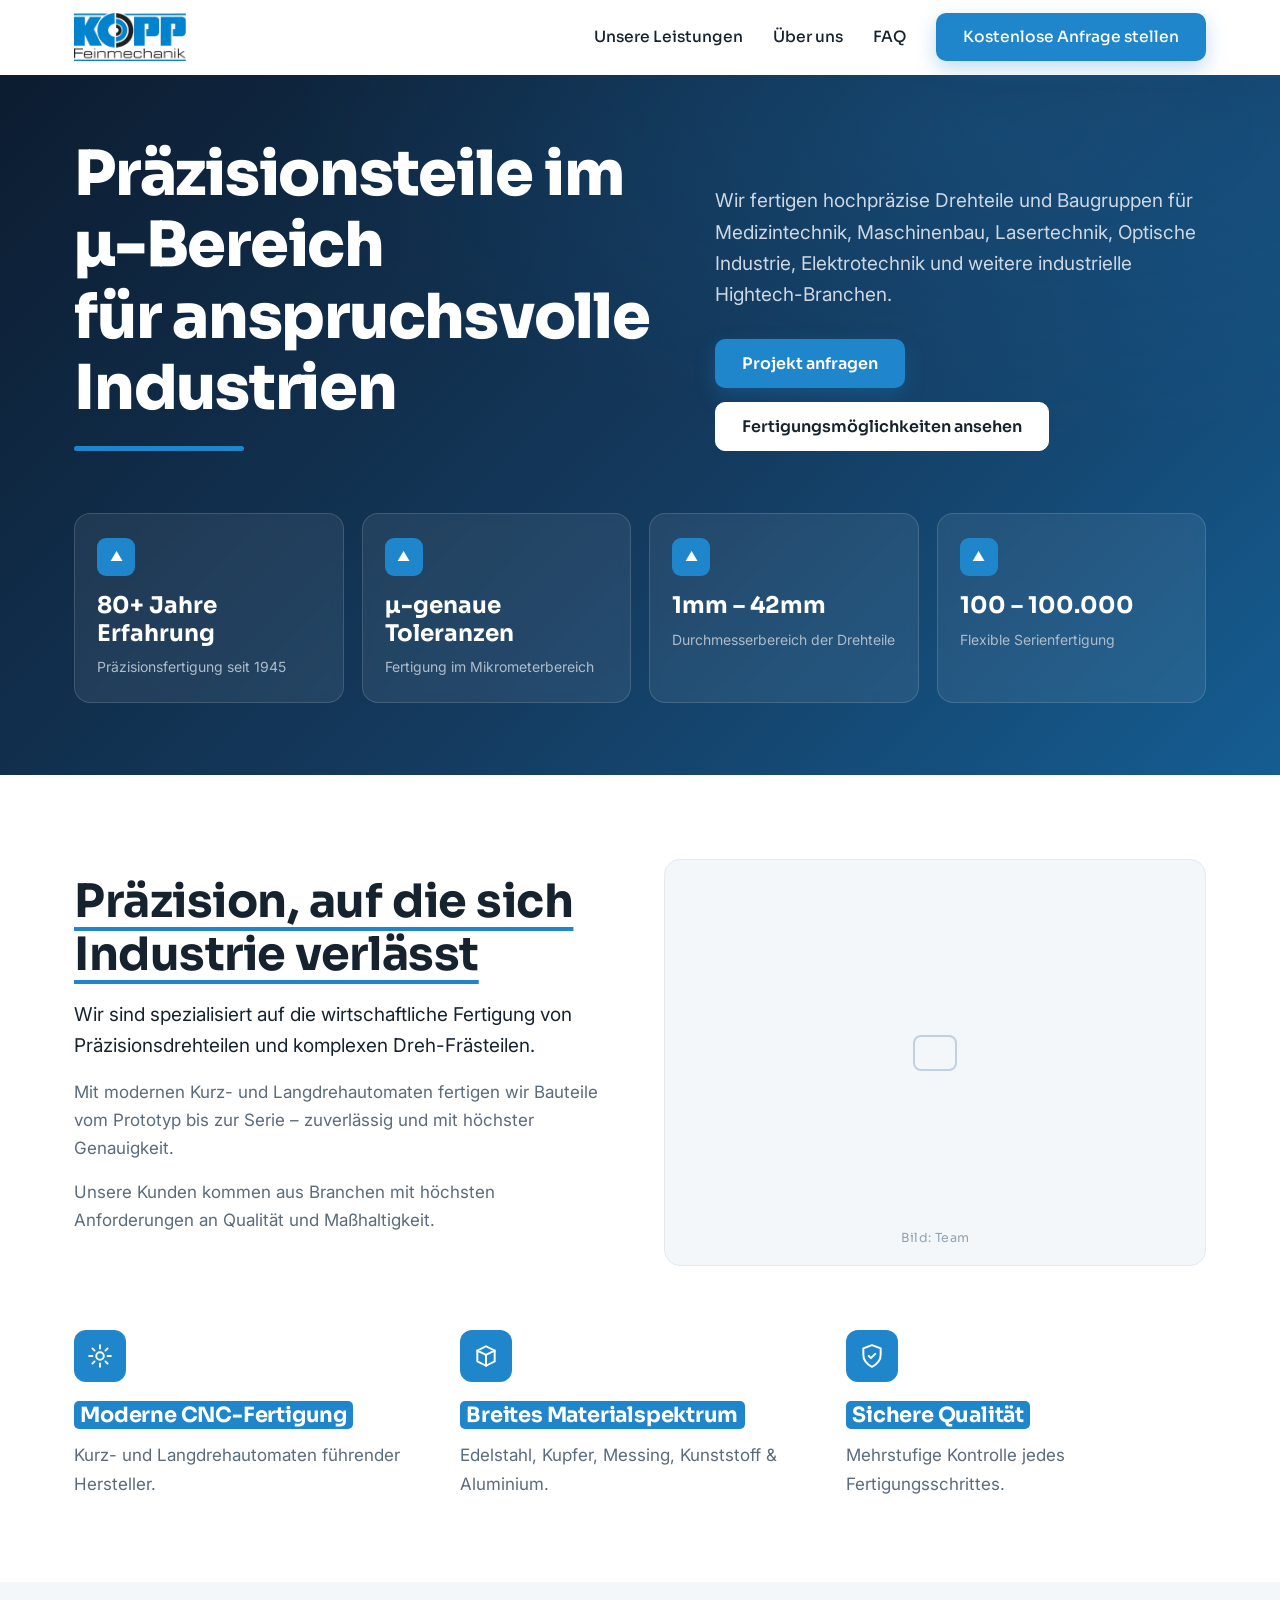
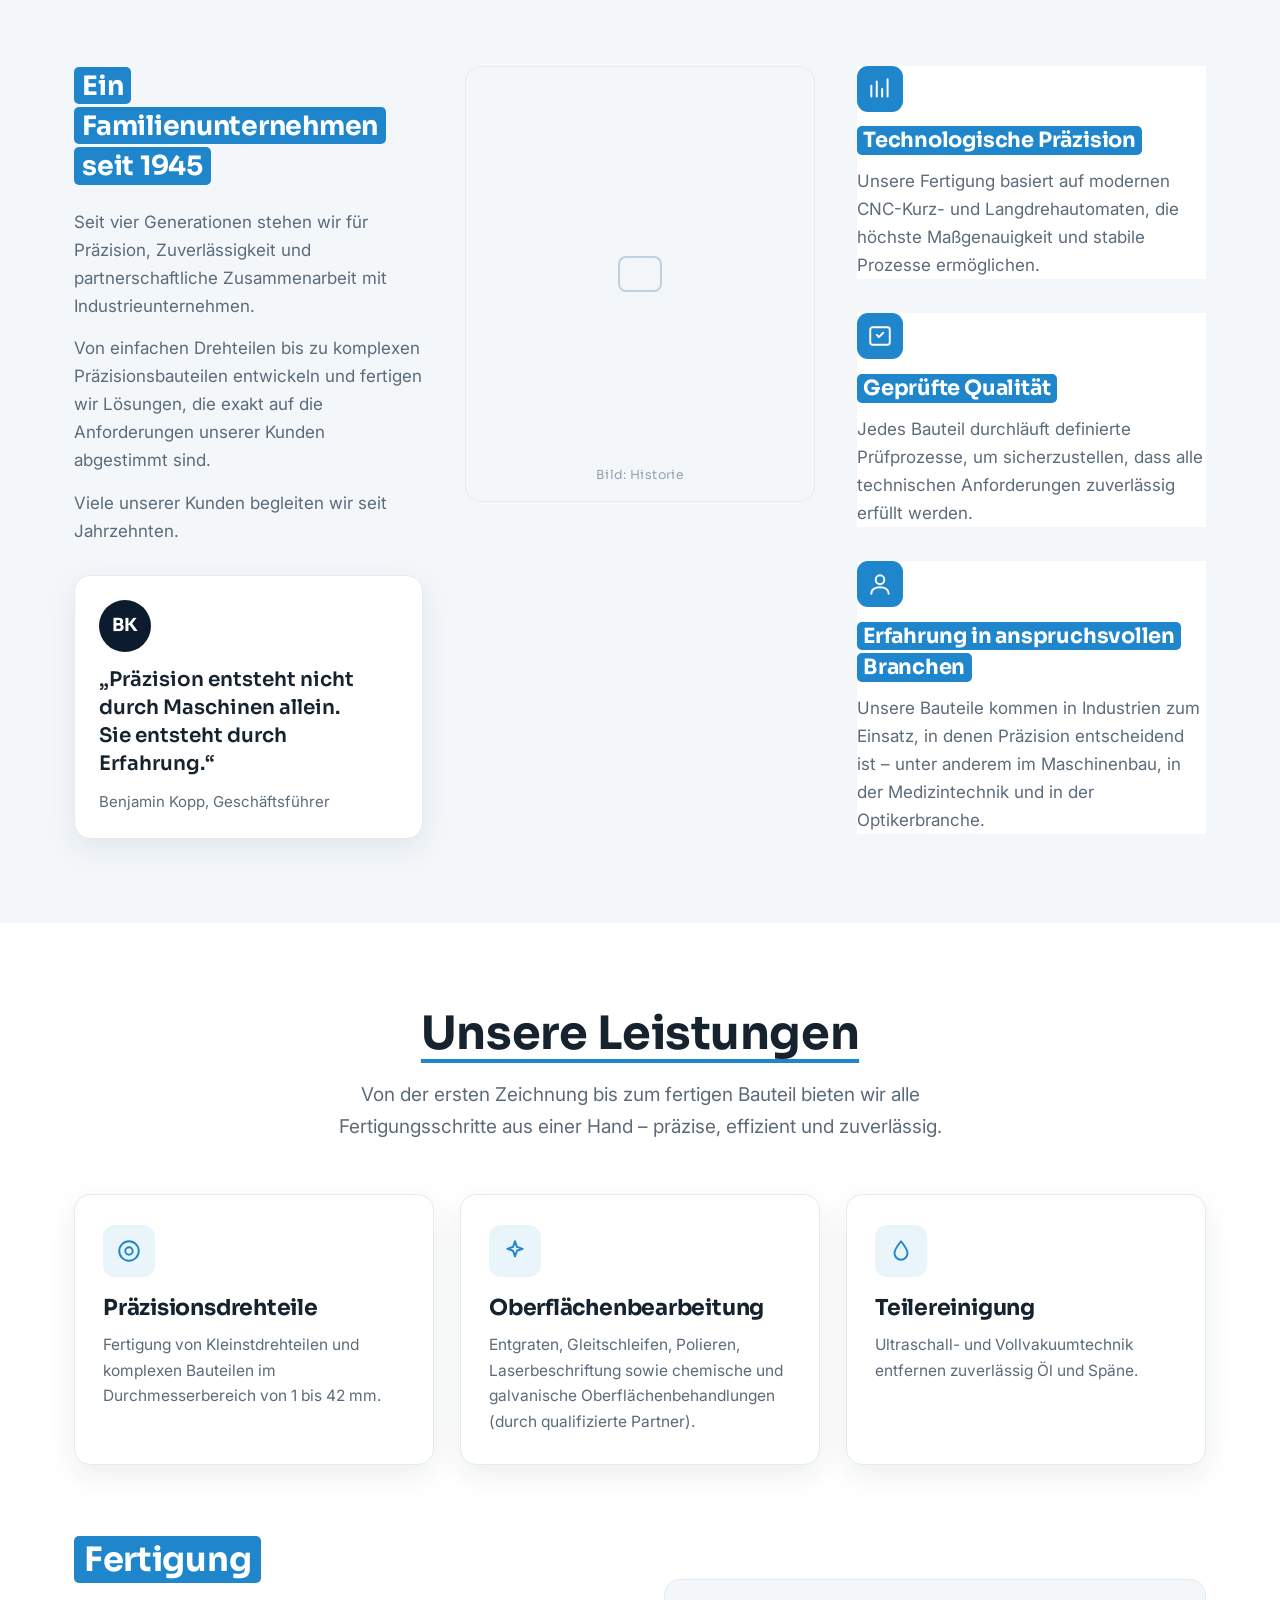
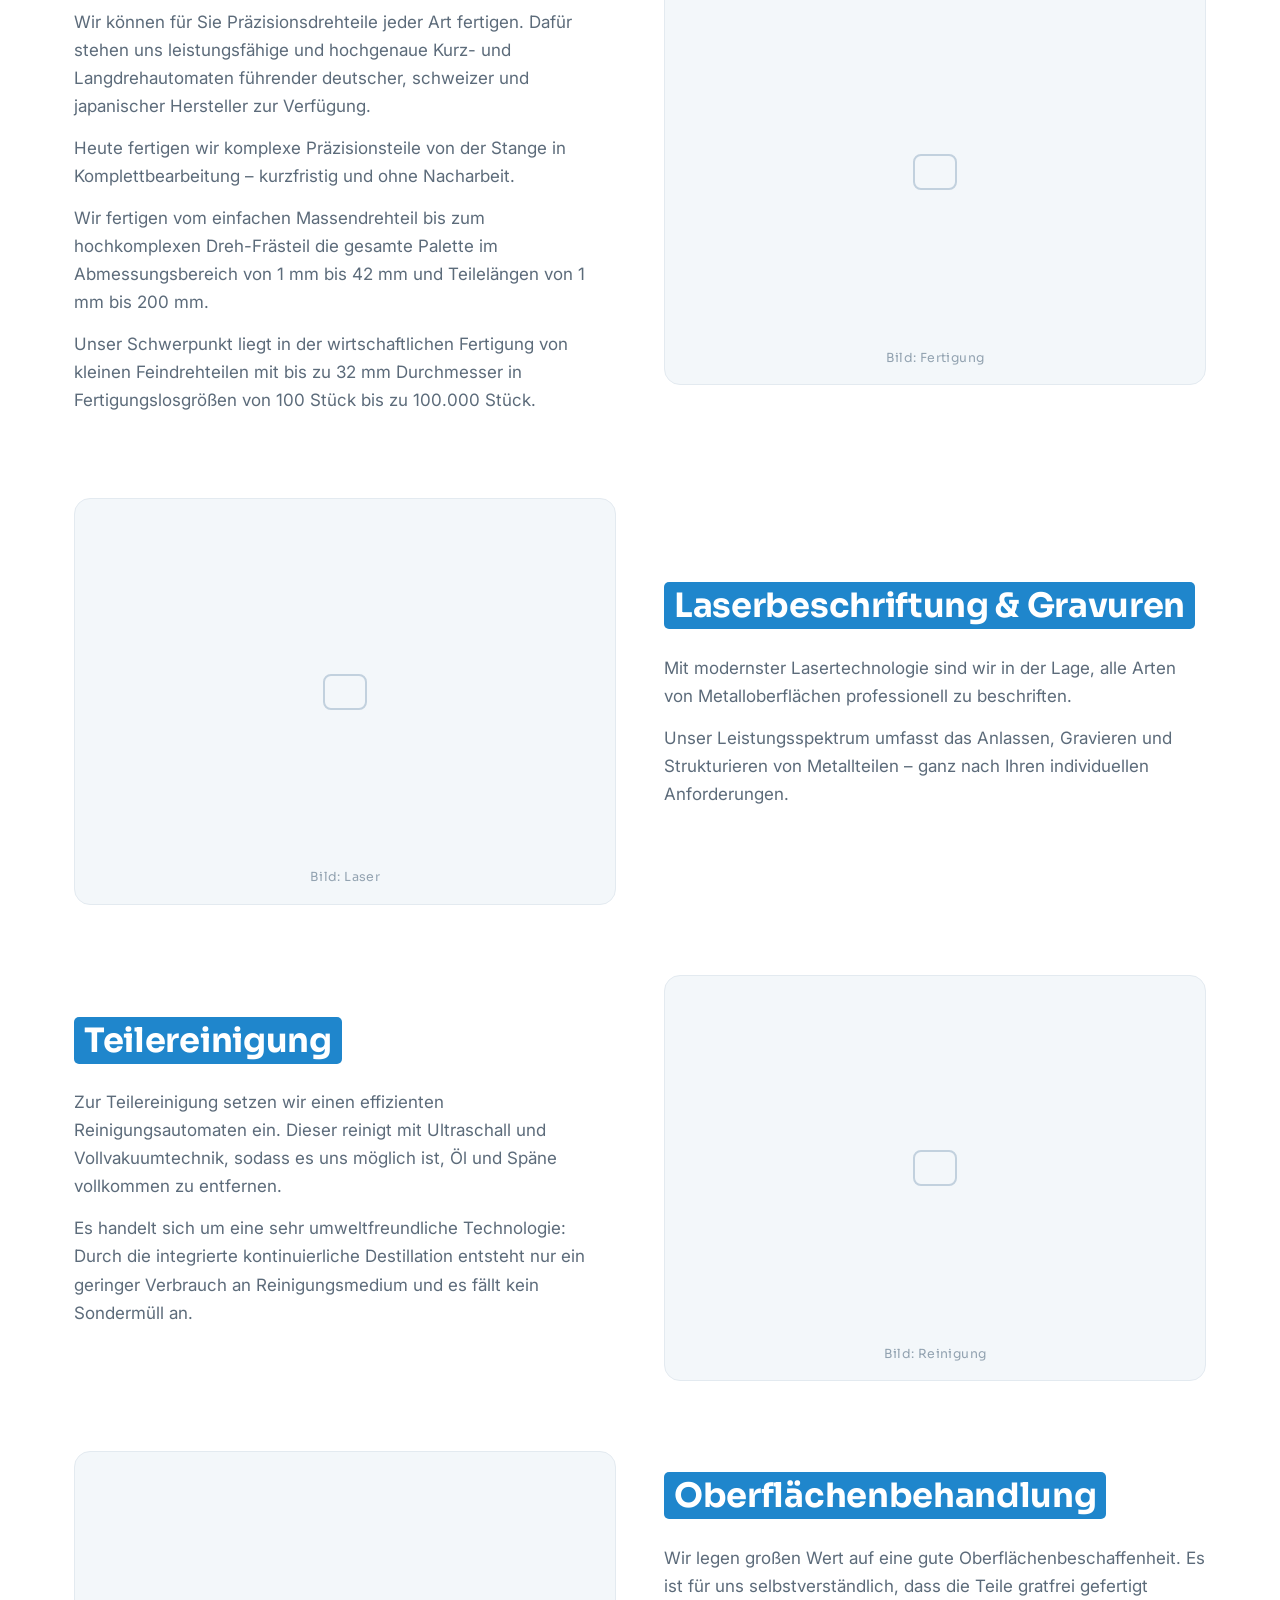
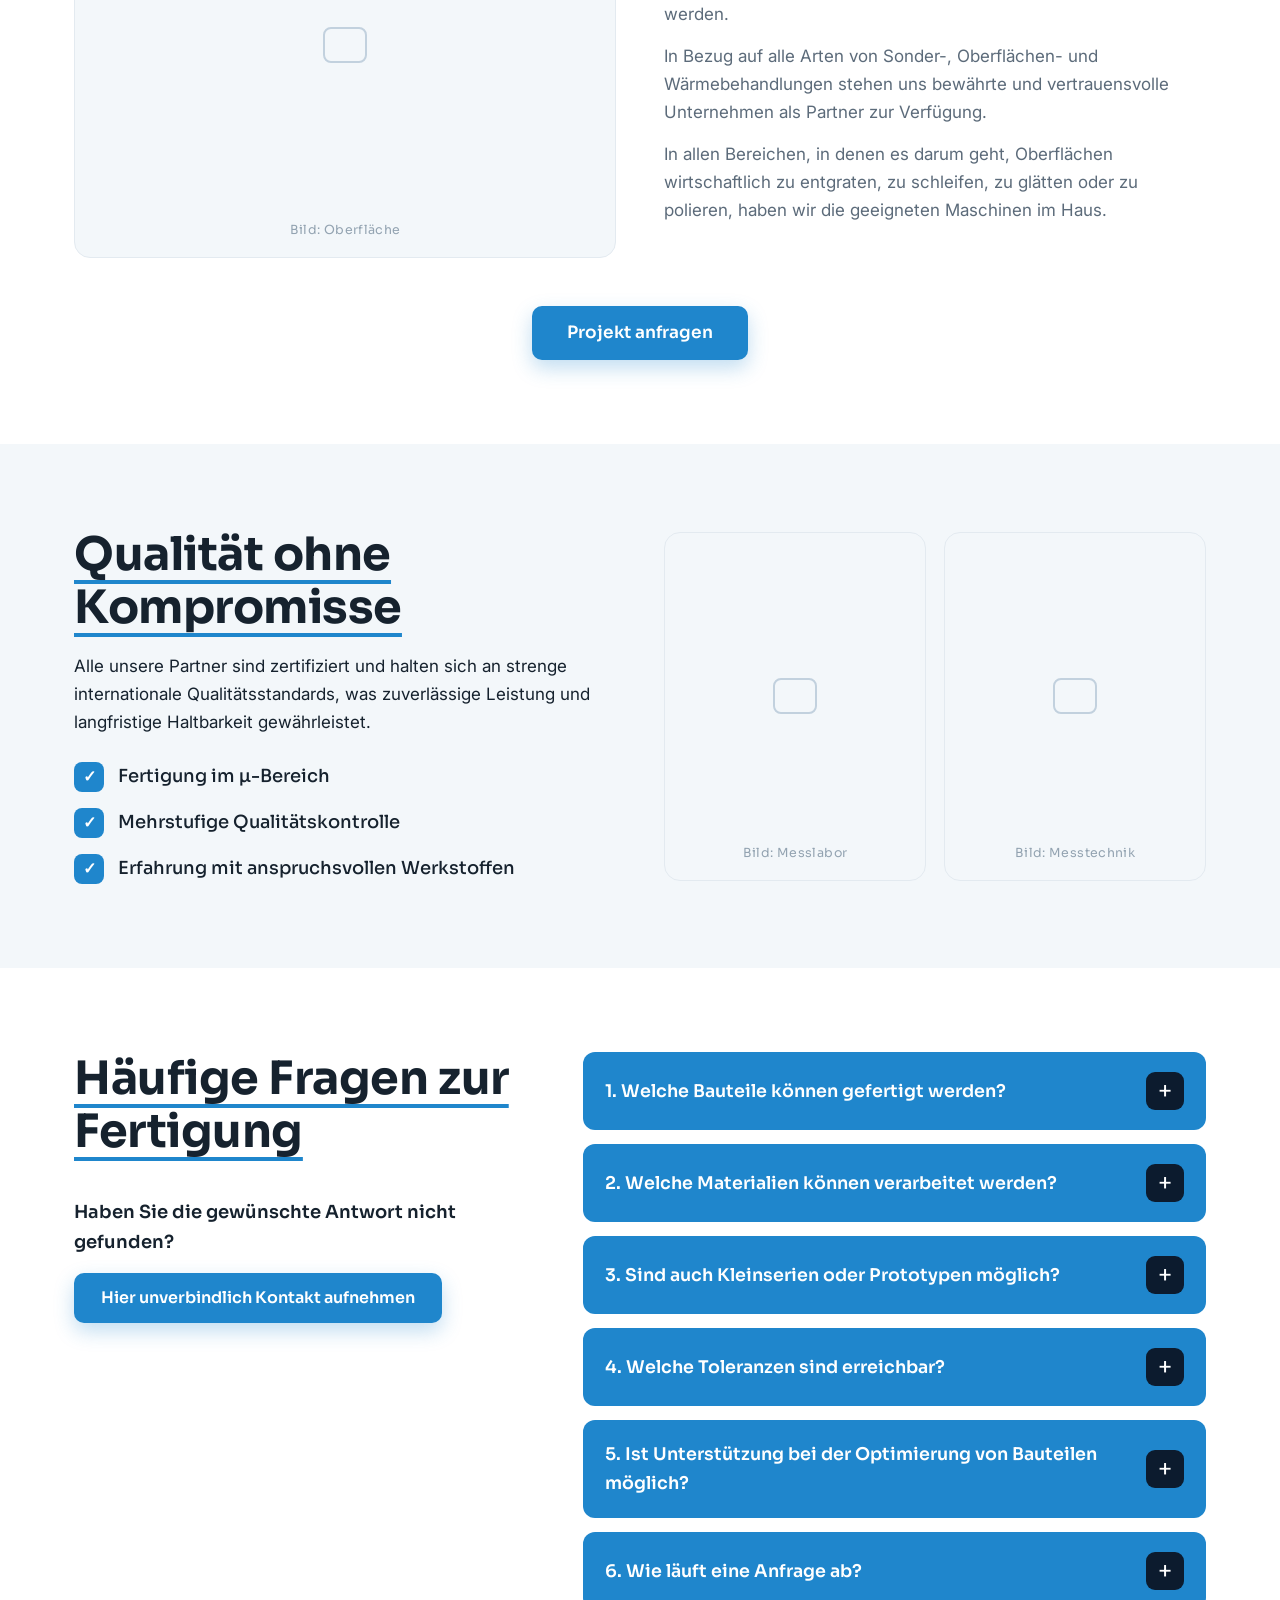
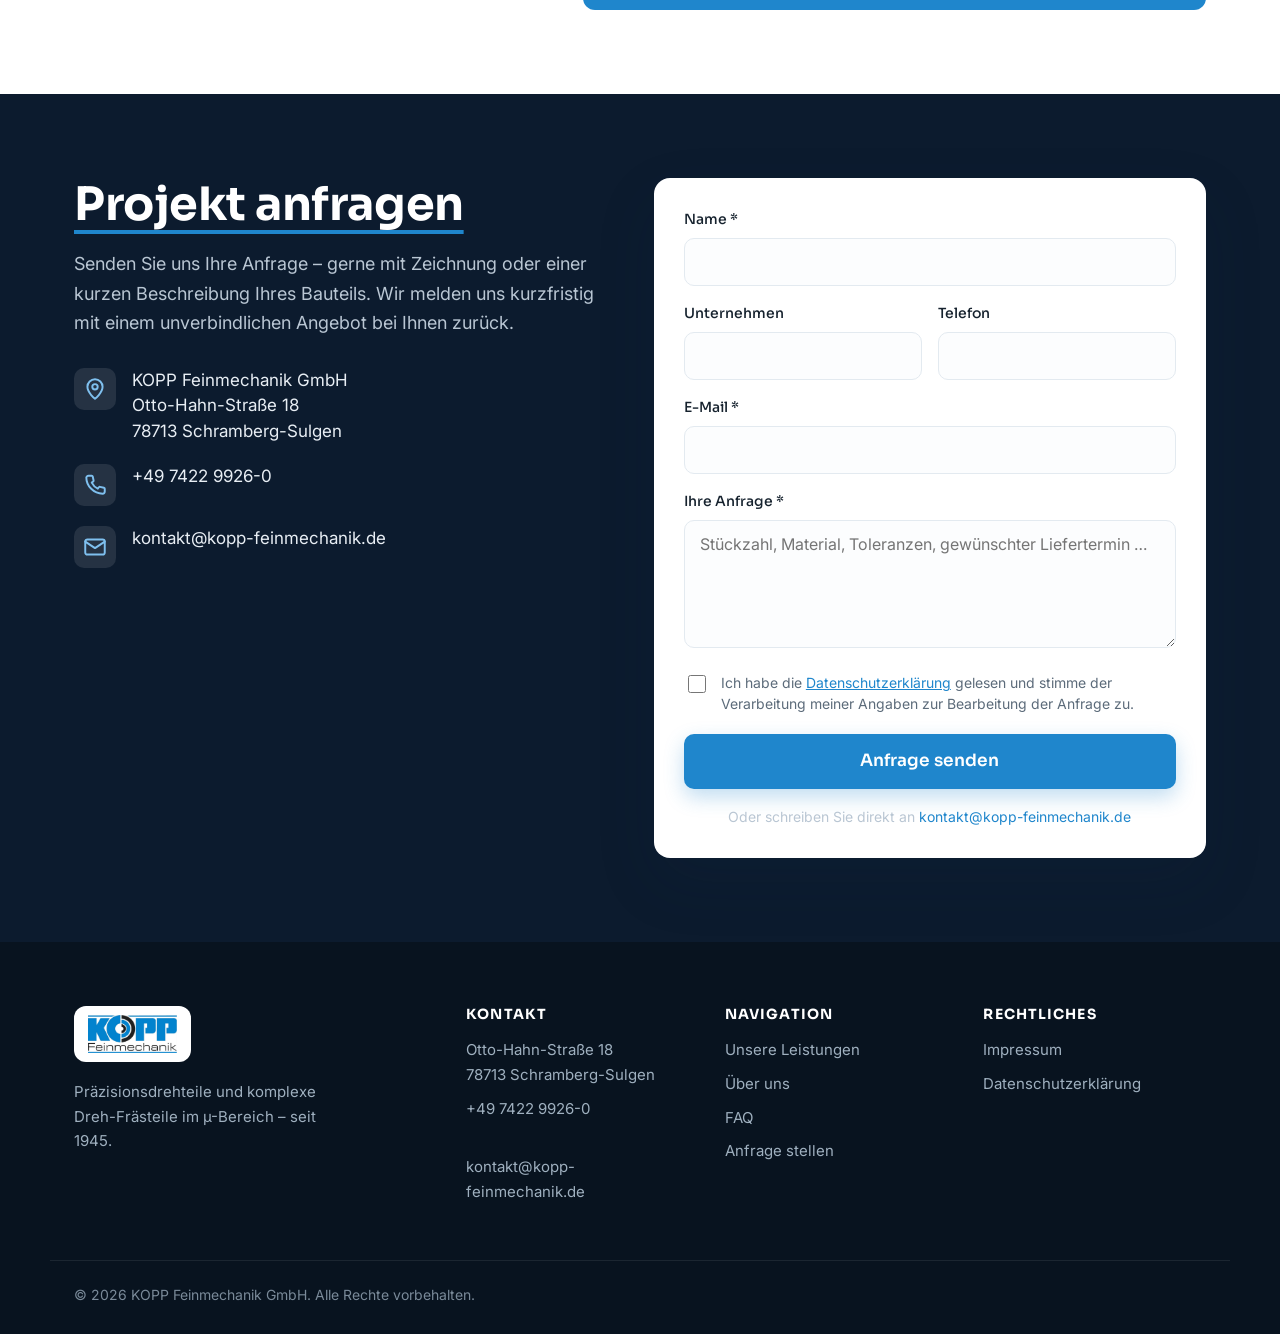
==== commit 07058447: "Add files via upload" ====
--- a/index.html
+++ b/index.html
@@ -18,7 +18,7 @@
 <meta property="og:url" content="https://www.kopp-feinmechanik.de/" />
 <meta property="og:title" content="KOPP Feinmechanik GmbH · Präzisionsteile im µ-Bereich" />
 <meta property="og:description" content="Hochpräzise Drehteile und Baugruppen für anspruchsvolle Industrien. Präzisionsfertigung seit 1945." />
-<meta property="og:image" content="https://www.kopp-feinmechanik.de/og-image.jpg" />
+<meta property="og:image" content="https://www.kopp-feinmechanik.de/logo.png" />
 <meta property="og:locale" content="de_DE" />
 <meta property="og:site_name" content="KOPP Feinmechanik GmbH" />
 <meta name="twitter:card" content="summary_large_image" />
@@ -110,6 +110,8 @@
 .brand{display:inline-flex;flex-direction:column;align-items:flex-start;line-height:1;color:var(--blue)}
 .brand__img{height:48px;width:auto;display:block}
 .brand__fallback{display:none;flex-direction:column;align-items:flex-start;line-height:1}
+.brand--chip{background:#fff;padding:9px 14px;border-radius:12px;align-self:flex-start}
+.brand--chip .brand__img{height:38px}
 .brand__word{display:flex;align-items:center;font-family:"Sora",sans-serif;font-weight:800;font-size:30px;letter-spacing:.02em;color:var(--blue)}
 .brand__ring{width:.92em;height:.92em;margin:0 .01em;color:var(--blue)}
 .brand__sub{font-family:"Sora",sans-serif;font-weight:600;font-size:11px;letter-spacing:.42em;color:var(--blue);margin-top:3px;padding-left:2px}
@@ -345,7 +347,7 @@
 .sticky-cta.show{transform:translateX(-50%) translateY(0)}
 
 /* ---------- Reveal-Animation ---------- */
-[data-reveal]{opacity:0;transform:translateY(26px);transition:opacity .6s var(--ease),transform .6s var(--ease)}
+[data-reveal]{opacity:1;transform:none}
 [data-reveal].in{opacity:1;transform:none}
 
 /* =========================================================
@@ -425,7 +427,7 @@
 <header class="site-header" id="header">
   <div class="container nav">
     <a class="brand" href="#top" aria-label="KOPP Feinmechanik – Startseite">
-      <img class="brand__img" src="logo.png" data-src="logo.png,logo.webp,logo.jpg,logo.svg" alt="KOPP Feinmechanik" />
+      <img class="brand__img" src="md2x.png" data-src="md2x.png,logo.png,logo.webp,logo.jpg,logo.svg" alt="KOPP Feinmechanik" />
       <span class="brand__fallback" aria-hidden="true">
         <span class="brand__word">K<svg class="brand__ring" viewBox="0 0 32 32" aria-hidden="true"><circle cx="16" cy="16" r="14" fill="none" stroke="currentColor" stroke-width="3.2"/><circle cx="16" cy="16" r="7.5" fill="none" stroke="currentColor" stroke-width="3.2"/><circle cx="16" cy="16" r="2.2" fill="currentColor"/></svg>PP</span>
         <span class="brand__sub">FEINMECHANIK</span>
@@ -465,7 +467,7 @@
     <div class="stats" data-reveal>
       <div class="stat">
         <div class="stat__icon" aria-hidden="true">▲</div>
-        <div class="stat__num"><span class="count" data-target="80" data-suffix="+">0</span> Jahre Erfahrung</div>
+        <div class="stat__num">80+ Jahre Erfahrung</div>
         <div class="stat__label">Präzisionsfertigung seit 1945</div>
       </div>
       <div class="stat">
@@ -499,8 +501,7 @@
       </div>
       <div class="split__media" data-reveal>
         <!-- BILD ERSETZEN: Team / Geschäftsführer -->
-        <div class="media media--portrait" data-img="team">
-          <img src="team.jpg" alt="Das Team von KOPP Feinmechanik" loading="lazy" onerror="this.closest('.media').classList.add('media--ph');this.remove();">
+        <div class="media media--portrait media--ph" data-img="team">
           <span class="media__hint">Bild: Team</span>
         </div>
       </div>
@@ -552,8 +553,7 @@
 
       <div class="heritage__media" data-reveal>
         <!-- BILD ERSETZEN: Historische Werkstattaufnahme -->
-        <div class="media media--tall media--vintage" data-img="historie">
-          <img src="historie.jpg" alt="Historische Aufnahme der Werkstatt von KOPP Feinmechanik" loading="lazy" onerror="this.closest('.media').classList.add('media--ph');this.remove();">
+        <div class="media media--tall media--vintage media--ph" data-img="historie">
           <span class="media__hint">Bild: Historie</span>
         </div>
       </div>
@@ -615,7 +615,7 @@
         <p>Unser Schwerpunkt liegt in der wirtschaftlichen Fertigung von kleinen Feindrehteilen mit bis zu 32 mm Durchmesser in Fertigungslosgrößen von 100 Stück bis zu 100.000 Stück.</p>
       </div>
       <div class="svc-detail__media">
-        <div class="media" data-img="fertigung"><img src="fertigung.jpg" alt="Präzisionsfertigung bei KOPP Feinmechanik" loading="lazy" onerror="this.closest('.media').classList.add('media--ph');this.remove();"><span class="media__hint">Bild: Fertigung</span></div>
+        <div class="media media--ph" data-img="fertigung"><span class="media__hint">Bild: Fertigung</span></div>
       </div>
     </div>
 
@@ -626,7 +626,7 @@
         <p>Unser Leistungsspektrum umfasst das Anlassen, Gravieren und Strukturieren von Metallteilen – ganz nach Ihren individuellen Anforderungen.</p>
       </div>
       <div class="svc-detail__media">
-        <div class="media" data-img="laser"><img src="laser.jpg" alt="Laserbeschriftung von Metallteilen" loading="lazy" onerror="this.closest('.media').classList.add('media--ph');this.remove();"><span class="media__hint">Bild: Laser</span></div>
+        <div class="media media--ph" data-img="laser"><span class="media__hint">Bild: Laser</span></div>
       </div>
     </div>
 
@@ -637,7 +637,7 @@
         <p>Es handelt sich um eine sehr umweltfreundliche Technologie: Durch die integrierte kontinuierliche Destillation entsteht nur ein geringer Verbrauch an Reinigungsmedium und es fällt kein Sondermüll an.</p>
       </div>
       <div class="svc-detail__media">
-        <div class="media" data-img="reinigung"><img src="reinigung.jpg" alt="Teilereinigung mit Ultraschall- und Vollvakuumtechnik" loading="lazy" onerror="this.closest('.media').classList.add('media--ph');this.remove();"><span class="media__hint">Bild: Reinigung</span></div>
+        <div class="media media--ph" data-img="reinigung"><span class="media__hint">Bild: Reinigung</span></div>
       </div>
     </div>
 
@@ -649,7 +649,7 @@
         <p>In allen Bereichen, in denen es darum geht, Oberflächen wirtschaftlich zu entgraten, zu schleifen, zu glätten oder zu polieren, haben wir die geeigneten Maschinen im Haus.</p>
       </div>
       <div class="svc-detail__media">
-        <div class="media" data-img="oberflaeche"><img src="oberflaeche.jpg" alt="Oberflächenbehandlung und Messtechnik" loading="lazy" onerror="this.closest('.media').classList.add('media--ph');this.remove();"><span class="media__hint">Bild: Oberfläche</span></div>
+        <div class="media media--ph" data-img="oberflaeche"><span class="media__hint">Bild: Oberfläche</span></div>
       </div>
     </div>
 
@@ -673,8 +673,8 @@
         </ul>
       </div>
       <div class="quality__media" data-reveal>
-        <div class="media" data-img="quali-1"><img src="qualitaet-1.jpg" alt="Qualitätskontrolle unter dem Mikroskop" loading="lazy" onerror="this.closest('.media').classList.add('media--ph');this.remove();"><span class="media__hint">Bild: Messlabor</span></div>
-        <div class="media" data-img="quali-2"><img src="qualitaet-2.jpg" alt="Vermessung eines Präzisionsbauteils" loading="lazy" onerror="this.closest('.media').classList.add('media--ph');this.remove();"><span class="media__hint">Bild: Messtechnik</span></div>
+        <div class="media media--ph" data-img="quali-1"><span class="media__hint">Bild: Messlabor</span></div>
+        <div class="media media--ph" data-img="quali-2"><span class="media__hint">Bild: Messtechnik</span></div>
       </div>
     </div>
   </div>
@@ -795,9 +795,12 @@
 <footer class="site-footer">
   <div class="container footer__grid">
     <div class="footer__brand">
-      <span class="brand brand--light">
-        <span class="brand__word">K<svg class="brand__ring" viewBox="0 0 32 32" aria-hidden="true"><circle cx="16" cy="16" r="14" fill="none" stroke="currentColor" stroke-width="3.2"/><circle cx="16" cy="16" r="7.5" fill="none" stroke="currentColor" stroke-width="3.2"/><circle cx="16" cy="16" r="2.2" fill="currentColor"/></svg>PP</span>
-        <span class="brand__sub">FEINMECHANIK</span>
+      <span class="brand brand--chip">
+        <img class="brand__img" src="md2x.png" data-src="md2x.png,logo.png,logo.webp,logo.jpg,logo.svg" alt="KOPP Feinmechanik" />
+        <span class="brand__fallback" aria-hidden="true">
+          <span class="brand__word">K<svg class="brand__ring" viewBox="0 0 32 32" aria-hidden="true"><circle cx="16" cy="16" r="14" fill="none" stroke="currentColor" stroke-width="3.2"/><circle cx="16" cy="16" r="7.5" fill="none" stroke="currentColor" stroke-width="3.2"/><circle cx="16" cy="16" r="2.2" fill="currentColor"/></svg>PP</span>
+          <span class="brand__sub">FEINMECHANIK</span>
+        </span>
       </span>
       <p>Präzisionsdrehteile und komplexe Dreh-Frästeile im µ-Bereich – seit 1945.</p>
     </div>
